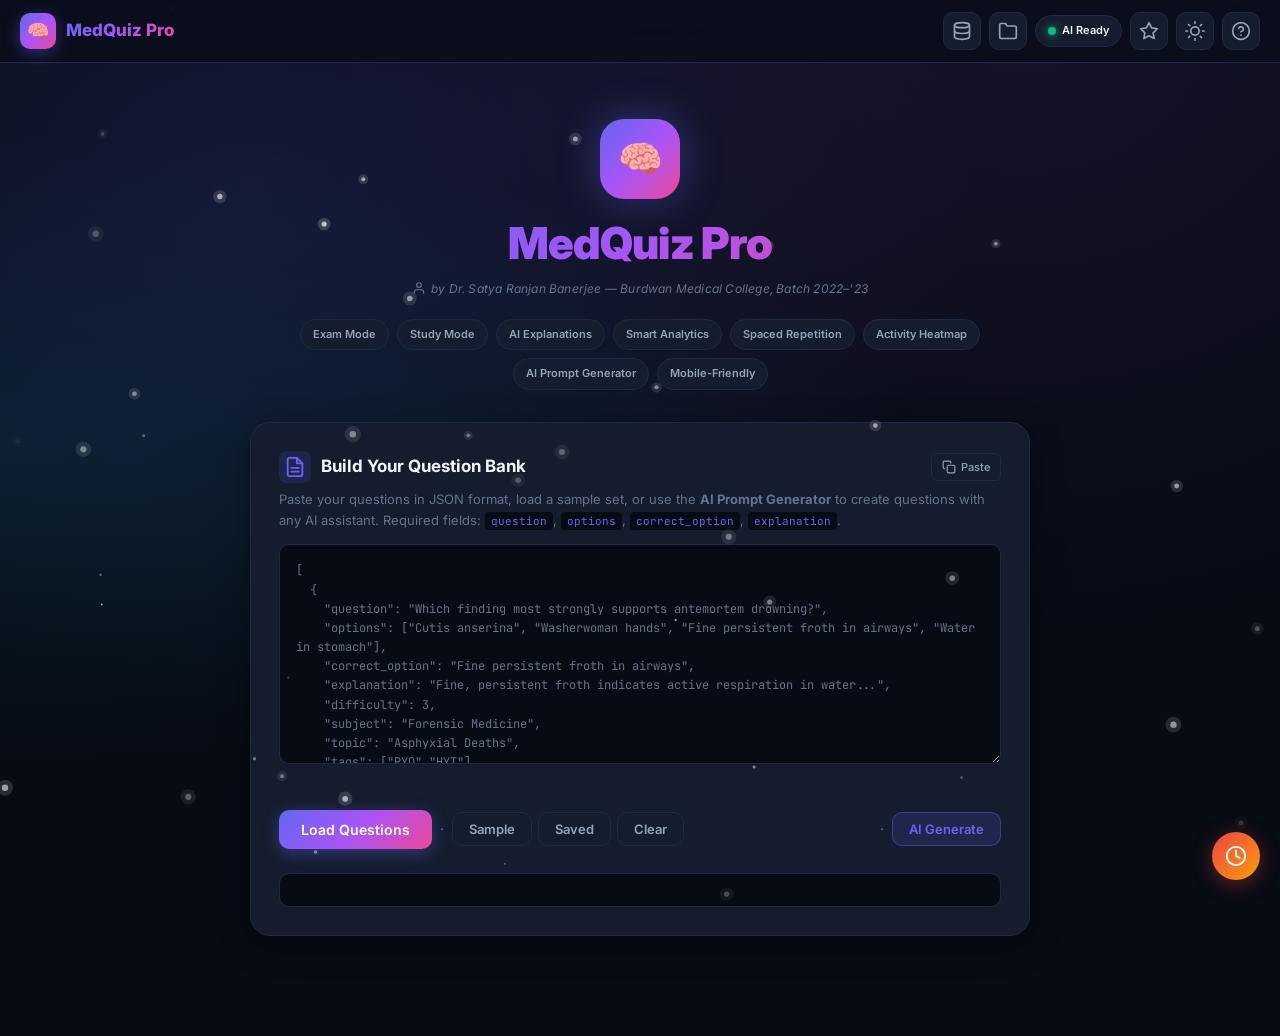
==== index.html @ d5f7ee2f "Update index.html" ====
<!DOCTYPE html>
<html lang="en">
<head>
  <meta charset="UTF-8">
  <meta name="viewport" content="width=device-width, initial-scale=1.0, maximum-scale=5.0, viewport-fit=cover">
  <meta name="theme-color" content="#0a0e1a">
  <meta name="description" content="MedQuiz Pro — Advanced Medical Quiz Platform for Serious Learners">
  <meta name="author" content="Dr. Satya Ranjan Banerjee">
  <meta property="og:title" content="MedQuiz Pro — Medical MCQ Platform">
  <meta property="og:description" content="AI-assisted medical quiz platform. Paste questions, track progress, and master your exams.">
  <meta property="og:type" content="website">
  <meta name="twitter:card" content="summary">
  <title>MedQuiz Pro — Medical MCQ Quiz Platform</title>

  <link rel="preconnect" href="https://fonts.googleapis.com">
  <link rel="preconnect" href="https://fonts.gstatic.com" crossorigin>
  <link href="https://fonts.googleapis.com/css2?family=Inter:wght@400;500;600;700;800;900&family=JetBrains+Mono:wght@400;600&display=swap" rel="stylesheet">
  <link rel="stylesheet" href="css/style.css">

  <style>
    body {
      font-family: 'Inter', system-ui, -apple-system,
                   BlinkMacSystemFont, 'Segoe UI', sans-serif;
    }

    /* ── Micro-interactions & Premium Feel ── */
    button, .mode-card, .subject-chip, .paste-btn, .how-to-toggle, .nav-icon-btn, .nav-brand {
      transition: all 0.2s cubic-bezier(0.25, 0.8, 0.25, 1);
    }
    
    /* Squish effect on click/tap for tactile feedback */
    button:active:not(:disabled):not(.btn-loading), 
    .paste-btn:active, 
    .nav-icon-btn:active,
    .nav-brand:active,
    .subject-chip:active {
      transform: scale(0.95);
    }

    .mode-card:active {
      transform: scale(0.98);
    }

    /* Smooth focus rings for accessibility and premium input feel */
    input:focus-visible, 
    textarea:focus-visible, 
    select:focus-visible, 
    button:focus-visible,
    .subject-chip:focus-visible {
      outline: none;
      box-shadow: 0 0 0 3px rgba(99, 102, 241, 0.3);
      border-color: var(--accent) !important;
    }

    /* ── Navbar ── */
    .navbar {
      position: sticky; top: 0; z-index: 1000;
      backdrop-filter: blur(16px);
      -webkit-backdrop-filter: blur(16px);
      background: rgba(10,14,26,0.85);
      transition: background 0.3s ease, box-shadow 0.3s ease;
    }
    .navbar.scrolled {
      box-shadow: 0 4px 24px rgba(0,0,0,0.4);
      background: rgba(10,14,26,0.95);
    }
    .nav-brand { cursor: pointer; user-select: none; }

    /* ── Particles ── */
    #particlesCanvas {
      position: fixed; top: 0; left: 0;
      width: 100%; height: 100%;
      pointer-events: none; z-index: 0;
    }

    /* ── Hero ── */
    .hero { position: relative; z-index: 1; }
    .hero > * { position: relative; z-index: 1; }

    .hero-logo {
      animation: heroLogoEntrance 0.8s cubic-bezier(0.16,1,0.3,1) forwards;
    }
    .hero h1 {
      animation: heroTitleEntrance 0.8s cubic-bezier(0.16,1,0.3,1) 0.15s forwards;
      opacity: 0; transform: translateY(16px);
    }
    @keyframes heroLogoEntrance {
      0%   { transform: scale(0.7); opacity: 0; }
      100% { transform: scale(1);   opacity: 1; }
    }
    @keyframes heroTitleEntrance {
      0%   { opacity: 0; transform: translateY(16px); }
      100% { opacity: 1; transform: translateY(0);    }
    }

    /* Creator credit */
    .creator-credit {
      display: block; font-size: 12px; font-style: italic;
      color: var(--text-muted); margin-top: 6px; letter-spacing: 0.2px;
      opacity: 0;
      animation: heroTitleEntrance 0.8s cubic-bezier(0.16,1,0.3,1) 0.25s forwards;
    }
    .creator-credit svg {
      display: inline-block; vertical-align: -2px; margin-right: 2px;
    }

    /* ── Feature Chips ── */
    .feature-chip {
      opacity: 0; transform: translateY(12px);
      animation: chipFadeIn 0.5s ease forwards;
      position: relative;
    }
    .feature-chip:nth-child(1) { animation-delay: 0.30s; }
    .feature-chip:nth-child(2) { animation-delay: 0.35s; }
    .feature-chip:nth-child(3) { animation-delay: 0.40s; }
    .feature-chip:nth-child(4) { animation-delay: 0.45s; }
    .feature-chip:nth-child(5) { animation-delay: 0.50s; }
    .feature-chip:nth-child(6) { animation-delay: 0.55s; }
    .feature-chip:nth-child(7) { animation-delay: 0.60s; }
    .feature-chip:nth-child(8) { animation-delay: 0.65s; }
    @keyframes chipFadeIn { to { opacity: 1; transform: translateY(0); } }

    /* ── JSON Validation ── */
    .json-textarea { transition: border-color 0.35s ease, box-shadow 0.35s ease; }
    @keyframes validPulse {
      0%,100% { box-shadow: 0 0 0 3px rgba(34,197,94,0.25), 0 0 24px rgba(34,197,94,0.10); }
      50%      { box-shadow: 0 0 0 5px rgba(34,197,94,0.35), 0 0 32px rgba(34,197,94,0.18); }
    }
    @keyframes invalidPulse {
      0%,100% { box-shadow: 0 0 0 3px rgba(239,68,68,0.25), 0 0 24px rgba(239,68,68,0.10); }
      50%      { box-shadow: 0 0 0 5px rgba(239,68,68,0.35), 0 0 32px rgba(239,68,68,0.18); }
    }
    .json-textarea.valid-glow {
      border-color: #22c55e !important;
      animation: validPulse 2.4s ease-in-out infinite;
    }
    .json-textarea.invalid-glow {
      border-color: #ef4444 !important;
      animation: invalidPulse 2s ease-in-out infinite;
    }
    .json-validator-indicator {
      display: flex; align-items: center; gap: 6px;
      font-size: 12px; margin-top: 6px; min-height: 20px;
      font-weight: 500; letter-spacing: 0.1px; transition: all 0.3s ease;
    }
    .json-validator-indicator.valid   { color: #16a34a; }
    .json-validator-indicator.invalid { color: #dc2626; }
    .json-validator-indicator.warning { color: #d97706; }

    .json-help-btn {
      display: inline-flex; align-items: center; justify-content: center;
      width: 18px; height: 18px; border-radius: 50%;
      border: 1.5px solid currentColor; background: none;
      color: inherit; font-size: 11px; font-weight: 700;
      cursor: pointer; margin-left: 4px; padding: 0; line-height: 1;
      opacity: 0; transform: scale(0.8); transition: all 0.2s ease;
      flex-shrink: 0; font-family: inherit;
    }
    .json-help-btn.visible { opacity: 1; transform: scale(1); }
    .json-help-btn:hover { background: currentColor; color: #fff; transform: scale(1.1); }

    .json-help-panel {
      display: none; background: var(--bg-card);
      border: 1px solid var(--border); border-radius: 10px;
      padding: 14px 16px; margin-top: 8px; font-size: 12px;
      line-height: 1.7; color: var(--text-secondary);
      box-shadow: 0 4px 16px rgba(0,0,0,0.15);
    }
    .json-help-panel.open { display: block; animation: chipFadeIn 0.3s ease forwards; }
    .json-help-panel h4 {
      margin: 0 0 8px 0; font-size: 13px;
      color: var(--text-primary); font-weight: 700;
    }
    .json-help-panel code {
      background: var(--bg-primary); padding: 2px 6px;
      border-radius: 4px; font-family: 'JetBrains Mono', monospace;
      font-size: 11px; color: var(--accent);
    }
    .json-help-panel .help-step {
      display: flex; gap: 8px; margin-bottom: 6px; align-items: flex-start;
    }
    .json-help-panel .help-step-num {
      flex-shrink: 0; width: 20px; height: 20px; border-radius: 50%;
      background: var(--accent); color: #fff; font-size: 11px;
      font-weight: 700; display: flex; align-items: center; justify-content: center;
    }

    /* Schema Error List */
    .schema-error-list {
      margin-top: 6px; padding: 10px 12px;
      background: rgba(239,68,68,0.06); border: 1px solid rgba(239,68,68,0.2);
      border-radius: 8px; font-size: 11px; color: #dc2626;
      line-height: 1.8; max-height: 120px; overflow-y: auto; display: none;
    }
    .schema-error-list.visible { display: block; animation: chipFadeIn 0.3s ease forwards; }
    .schema-error-list ul { margin: 0; padding-left: 16px; }
    .schema-error-list li { margin-bottom: 2px; }

    /* ── Mode Cards ── */
    .mode-card { border-left: 4px solid transparent; cursor: pointer; }
    #examModeCard   { border-left-color: #3b82f6; }
    #studyModeCard  { border-left-color: #22c55e; }
    #retakeModeCard { border-left-color: #f59e0b; }
    .mode-card.selected { border-left-width: 5px; background: rgba(99, 102, 241, 0.05); }

    /* ── Config Divider ── */
    .config-divider {
      display: flex; align-items: center; gap: 12px; margin: 20px 0 18px 0;
    }
    .config-divider::before,
    .config-divider::after {
      content: ''; flex: 1; height: 1px;
      background: var(--border); opacity: 0.6;
    }
    .config-divider span {
      font-size: 12px; font-weight: 700; text-transform: uppercase;
      letter-spacing: 1.4px; color: var(--text-muted); white-space: nowrap;
    }
    .filter-label {
      font-size: 12px; font-weight: 600; letter-spacing: 0.5px;
      color: var(--text-secondary); text-transform: uppercase;
    }

    /* ── Parse Status SVG ── */
    .parse-status { font-weight: 500; letter-spacing: 0.1px; }
    .status-check-svg { display: inline-block; vertical-align: -3px; margin-right: 4px; }
    .status-check-svg .check-circle {
      stroke-dasharray: 56.5487; stroke-dashoffset: 56.5487;
      animation: drawCheckCircle 0.6s ease 0.1s forwards;
    }
    .status-check-svg .check-mark {
      stroke-dasharray: 16; stroke-dashoffset: 16;
      animation: drawCheckMark 0.35s ease 0.45s forwards;
    }
    @keyframes drawCheckCircle { to { stroke-dashoffset: 0; } }
    @keyframes drawCheckMark   { to { stroke-dashoffset: 0; } }

    /* ── Paste Button ── */
    .paste-btn {
      display: inline-flex; align-items: center; gap: 5px;
      padding: 6px 10px; font-size: 11px; font-family: inherit;
      font-weight: 500; color: var(--text-secondary);
      background: var(--bg-card); border: 1px solid var(--border);
      border-radius: 6px; cursor: pointer;
    }
    .paste-btn:hover { border-color: var(--accent); color: var(--accent); }

    /* ── Action Row ── */
    .action-row { display: flex; flex-wrap: wrap; gap: 8px; align-items: center; }
    .action-row .btn-primary { width: 100%; justify-content: center; }
    @media (min-width: 480px) {
      .action-row .btn-primary { width: auto; flex: 0 0 auto; }
    }
    .action-row .action-group {
      display: flex; flex-wrap: wrap; gap: 6px; align-items: center;
      flex: 1; min-width: 0;
    }
    .action-separator { color: var(--text-muted); font-size: 14px; user-select: none; flex-shrink: 0; }

    /* ── Load Button States ── */
    .btn-loading { position: relative; pointer-events: none; opacity: 0.85; }
    .btn-loading .btn-spinner {
      display: inline-block; width: 14px; height: 14px;
      border: 2px solid rgba(255,255,255,0.3); border-top-color: #fff;
      border-radius: 50%; animation: btnSpin 0.7s linear infinite;
      margin-right: 6px; vertical-align: -2px; flex-shrink: 0;
    }
    @keyframes btnSpin { to { transform: rotate(360deg); } }
    .btn-success-state {
      background: #16a34a !important; border-color: #16a34a !important;
      pointer-events: none;
    }

    /* ── FIX 2: Remove mobile start bar entirely ── */
    .mobile-start-bar { display: none !important; }

    /* ── Back to Top ── */
    .back-to-top {
      position: fixed; bottom: 88px; right: 24px; z-index: 900;
      width: 44px; height: 44px; border-radius: 50%;
      background: var(--bg-card); border: 1px solid var(--border);
      color: var(--text-primary); cursor: pointer;
      display: flex; align-items: center; justify-content: center;
      opacity: 0; transform: translateY(20px); pointer-events: none;
      transition: all 0.3s cubic-bezier(0.25, 0.8, 0.25, 1); box-shadow: 0 4px 16px rgba(0,0,0,0.25);
    }
    .back-to-top.visible { opacity: 1; transform: translateY(0); pointer-events: auto; }
    .back-to-top:hover { background: var(--accent); color: #fff; border-color: var(--accent); transform: translateY(-4px); }
    .back-to-top:active { transform: scale(0.9) translateY(0); }

    /* ── Subject Chips ── */
    .subject-chips { display: flex; flex-wrap: wrap; gap: 6px; }
    .subject-chip {
      padding: 5px 10px; font-size: 11px; font-family: inherit;
      font-weight: 500; border-radius: 16px; border: 1px solid var(--border);
      background: var(--bg-card); color: var(--text-secondary);
      cursor: pointer; user-select: none; white-space: nowrap;
    }
    .subject-chip.selected {
      background: var(--accent); color: #fff; border-color: var(--accent);
      box-shadow: 0 2px 8px rgba(99,102,241,0.3);
    }
    .subject-chip:hover:not(.selected) { border-color: var(--accent); color: var(--accent); }

    /* ── Prompt Tabs ── */
    .prompt-tabs { display: flex; gap: 0; margin-bottom: 18px; border-bottom: 2px solid var(--border); }
    .prompt-tab {
      flex: 1; padding: 10px 16px; font-size: 13px; font-weight: 600;
      font-family: inherit; background: none; border: none;
      color: var(--text-muted); cursor: pointer; transition: all 0.2s;
      text-align: center; border-bottom: 2px solid transparent; margin-bottom: -2px;
    }
    .prompt-tab.active { color: var(--accent); border-bottom-color: var(--accent); }
    .prompt-tab:hover  { color: var(--text-primary); }
    .prompt-tab-content { display: none; animation: chipFadeIn 0.3s ease forwards; }
    .prompt-tab-content.active { display: block; }

    /* ── Custom Inputs ── */
    .custom-number-input {
      width: 100%; padding: 10px 12px; background: var(--bg-primary);
      border: 1px solid var(--border); border-radius: 8px;
      color: var(--text-primary); font-family: inherit; font-size: 13px;
      box-sizing: border-box; transition: border-color 0.2s, box-shadow 0.2s;
    }
    .custom-number-input:focus {
      border-color: var(--accent); outline: none;
      box-shadow: 0 0 0 3px rgba(99,102,241,0.25);
    }

    .section-label {
      display: block; font-size: 11px; font-weight: 700;
      color: var(--text-primary); margin-bottom: 5px;
      text-transform: uppercase; letter-spacing: 0.6px;
    }
    .section-label .optional-tag {
      font-weight: 400; text-transform: none;
      color: var(--text-muted); letter-spacing: 0;
    }

    /* ── AI Guide Box ── */
    .ai-guide-box {
      background: var(--bg-card); border: 1px solid var(--border);
      border-radius: 10px; padding: 14px 16px; font-size: 12px;
      line-height: 1.7; color: var(--text-secondary);
    }
    .ai-guide-box strong { color: var(--text-primary); }
    .ai-guide-box .llm-list { display: flex; flex-wrap: wrap; gap: 6px; margin-top: 8px; }
    .ai-guide-box .llm-tag {
      padding: 4px 10px; font-size: 11px; font-weight: 600;
      border-radius: 14px; background: var(--bg-primary);
      border: 1px solid var(--border); color: var(--text-primary); white-space: nowrap;
    }

    /* ── BUG 4: How to Use — Collapsible ── */
    .how-to-toggle {
      display: inline-flex; align-items: center; gap: 6px;
      padding: 8px 14px; font-size: 12px; font-weight: 600;
      font-family: inherit; background: var(--bg-primary);
      border: 1px solid var(--border); border-radius: 8px;
      color: var(--text-secondary); cursor: pointer;
      margin-bottom: 0; width: 100%;
      justify-content: space-between;
    }
    .how-to-toggle:hover { border-color: var(--accent); color: var(--accent); }
    .how-to-toggle .toggle-arrow {
      transition: transform 0.3s cubic-bezier(0.16,1,0.3,1); font-size: 10px; flex-shrink: 0;
    }
    .how-to-toggle.open .toggle-arrow { transform: rotate(180deg); }
    .how-to-guide-content {
      max-height: 0; overflow: hidden;
      transition: max-height 0.4s cubic-bezier(0.16,1,0.3,1), opacity 0.3s ease;
      opacity: 0;
    }
    .how-to-guide-content.open {
      max-height: 400px; opacity: 1;
    }
    .how-to-guide-inner {
      margin-top: 10px; padding-top: 4px;
    }

    /* ── Modals ── */
    .modal-overlay {
      display: none; position: fixed; top: 0; left: 0;
      width: 100%; height: 100%; z-index: 2000;
      background: rgba(0,0,0,0.6); backdrop-filter: blur(4px);
      -webkit-backdrop-filter: blur(4px);
      align-items: center; justify-content: center;
      padding: 16px; box-sizing: border-box;
      opacity: 0; transition: opacity 0.3s ease;
    }
    .modal-overlay.active { display: flex; opacity: 1; }
    .modal-box {
      background: var(--bg-card); border: 1px solid var(--border);
      border-radius: 16px; padding: 24px 22px 18px 22px;
      width: 100%; max-width: 520px; max-height: 85vh;
      overflow-y: auto; overscroll-behavior: contain;
      box-shadow: 0 20px 60px rgba(0,0,0,0.4); position: relative;
      transform: translateY(20px) scale(0.98); opacity: 0;
      transition: all 0.4s cubic-bezier(0.16,1,0.3,1);
    }
    .modal-overlay.active .modal-box { transform: translateY(0) scale(1); opacity: 1; }
    .modal-icon {
      display: flex; align-items: center; justify-content: center;
      margin: 0 auto 8px auto; width: 44px; height: 44px;
      overflow: visible; flex-shrink: 0;
    }
    .modal-icon svg { display: block; }
    .modal-title {
      text-align: center; font-size: 18px; font-weight: 700;
      color: var(--text-primary); margin-bottom: 16px; letter-spacing: 0.1px;
    }
    .modal-body { color: var(--text-secondary); font-size: 13px; line-height: 1.6; }
    .modal-actions {
      display: flex; justify-content: center; gap: 8px;
      margin-top: 18px; padding-top: 14px; border-top: 1px solid var(--border);
    }
    .modal-actions .btn { min-width: 80px; padding: 10px 20px; font-size: 13px; font-weight: 600; cursor: pointer; }

    @media (max-width: 600px) {
      .modal-overlay { align-items: flex-end; padding: 0; }
      .modal-box {
        max-height: 88vh; border-radius: 20px 20px 0 0;
        width: 100%; max-width: 100%;
        padding-bottom: max(18px, env(safe-area-inset-bottom));
        transform: translateY(100%);
      }
      .modal-overlay.active .modal-box { transform: translateY(0); }
    }

    /* Confirm Modal */
    .confirm-modal-message {
      text-align: center; font-size: 14px; color: var(--text-secondary);
      line-height: 1.6; margin: 0 0 4px 0; padding: 0 8px;
    }
    .confirm-modal-icon-wrap {
      width: 52px; height: 52px; border-radius: 50%;
      background: rgba(239,68,68,0.1);
      display: flex; align-items: center; justify-content: center;
      margin: 0 auto 12px auto;
    }
    .btn-confirm-danger {
      background: #ef4444; color: #fff; border: none; border-radius: 8px;
      padding: 10px 20px; font-size: 13px; font-weight: 600;
      cursor: pointer; font-family: inherit;
    }
    .btn-confirm-danger:hover { background: #dc2626; }

    /* ── Quiz Config Reveal ── */
    .quiz-config-section {
      max-height: 0; opacity: 0; overflow: hidden;
      transition: max-height 0.6s cubic-bezier(0.16,1,0.3,1), opacity 0.45s ease;
    }
    .quiz-config-section.revealed { max-height: 4000px; opacity: 1; overflow: visible; }

    /* ── Shuffle Toggle ── */
    .settings-row {
      display: flex; align-items: center; justify-content: space-between;
      padding: 12px 14px; background: var(--bg-primary);
      border: 1px solid var(--border); border-radius: 10px;
      margin-bottom: 8px; transition: border-color 0.2s;
    }
    .settings-row:hover { border-color: var(--accent); }
    .settings-row-label { display: flex; align-items: center; gap: 10px; }
    .settings-row-label svg { color: var(--text-muted); flex-shrink: 0; }
    .settings-row-text { font-size: 13px; font-weight: 600; color: var(--text-primary); }
    .settings-row-sub  { font-size: 11px; color: var(--text-muted); margin-top: 1px; }

    .toggle-switch { position: relative; width: 44px; height: 24px; flex-shrink: 0; }
    .toggle-switch input { opacity: 0; width: 0; height: 0; position: absolute; }
    .toggle-track {
      position: absolute; inset: 0; border-radius: 24px;
      background: var(--border); cursor: pointer; transition: background 0.25s ease;
    }
    .toggle-track::after {
      content: ''; position: absolute; top: 3px; left: 3px;
      width: 18px; height: 18px; border-radius: 50%; background: #fff;
      transition: transform 0.25s cubic-bezier(0.16,1,0.3,1);
      box-shadow: 0 1px 4px rgba(0,0,0,0.25);
    }
    .toggle-switch input:checked + .toggle-track { background: var(--accent); }
    .toggle-switch input:checked + .toggle-track::after { transform: translateX(20px); }
    
    /* Focus visible for custom toggle */
    .toggle-switch input:focus-visible + .toggle-track { box-shadow: 0 0 0 3px rgba(99,102,241,0.3); }

    /* ── FIX 4: Hide stats-bar difficulty, show animated meter ── */
    #statsBar .stat-item:last-child { display: none; }

    /* ── Difficulty Meter ── */
    .difficulty-meter-wrap {
      margin-top: 14px; padding: 14px 16px;
      background: var(--bg-primary); border: 1px solid var(--border);
      border-radius: 12px;
    }
    .difficulty-meter-header {
      display: flex; align-items: center; justify-content: space-between;
      margin-bottom: 10px;
    }
    .difficulty-meter-label {
      font-size: 11px; font-weight: 700; text-transform: uppercase;
      letter-spacing: 0.8px; color: var(--text-muted);
    }
    .difficulty-badge {
      display: inline-flex; align-items: center; gap: 5px;
      padding: 3px 10px; border-radius: 20px; font-size: 12px;
      font-weight: 700; letter-spacing: 0.3px; border: 1.5px solid transparent;
      transition: all 0.5s ease;
    }
    .difficulty-badge.easy   { background: rgba(34,197,94,0.12);  color: #16a34a; border-color: rgba(34,197,94,0.3);  }
    .difficulty-badge.medium { background: rgba(245,158,11,0.12); color: #d97706; border-color: rgba(245,158,11,0.3); }
    .difficulty-badge.hard   { background: rgba(239,68,68,0.12);  color: #dc2626; border-color: rgba(239,68,68,0.3);  }
    .difficulty-badge-dot {
      width: 7px; height: 7px; border-radius: 50%;
      animation: diffPulse 2s ease-in-out infinite; flex-shrink: 0;
    }
    .easy   .difficulty-badge-dot { background: #16a34a; }
    .medium .difficulty-badge-dot { background: #d97706; }
    .hard   .difficulty-badge-dot { background: #dc2626; }
    @keyframes diffPulse {
      0%,100% { transform: scale(1);   opacity: 1;   }
      50%      { transform: scale(1.4); opacity: 0.6; }
    }
    .difficulty-track {
      height: 7px; border-radius: 6px; background: var(--border);
      overflow: hidden; position: relative;
    }
    .difficulty-fill {
      height: 100%; border-radius: 6px; width: 0%;
      transition: width 0.9s cubic-bezier(0.16,1,0.3,1), background 0.5s ease;
    }
    .difficulty-ticks {
      display: flex; justify-content: space-between; margin-top: 5px;
    }
    .difficulty-tick { font-size: 10px; color: var(--text-muted); font-weight: 500; }

    /* ── Pomodoro z-index ── */
    .pomodoro-toggle { z-index: 950; }
    .pomodoro-widget { z-index: 960; }

    /* ── Toast ── */
    .toast { z-index: 3000; }

    /* ── Skip Link ── */
    .skip-link {
      position: absolute; top: -100px; left: 16px;
      padding: 8px 16px; background: var(--accent); color: #fff;
      border-radius: 0 0 8px 8px; font-weight: 600; font-size: 13px;
      text-decoration: none; transition: top 0.2s; z-index: 9999;
    }
    .skip-link:focus { top: 0; }
  </style>
</head>
<body>

  <a href="#mainHomeCard" class="skip-link">Skip to main content</a>
  <canvas id="particlesCanvas" aria-hidden="true"></canvas>

  <nav class="navbar no-print" id="mainNavbar">
    <div class="nav-brand" tabindex="0" onclick="window.location.href='index.html'" title="MedQuiz Pro Home" aria-label="MedQuiz Pro Home">
      <div class="nav-logo">🧠</div>
      <span class="nav-brand-text">MedQuiz Pro</span>
    </div>
    <div class="nav-actions">
      <button class="nav-icon-btn" onclick="openModal('bankModal')" title="Question Bank" aria-label="Question Bank">
        <svg viewBox="0 0 24 24" width="20" height="20" fill="none" stroke="currentColor" stroke-width="2" stroke-linecap="round" stroke-linejoin="round">
          <ellipse cx="12" cy="5" rx="9" ry="3"/>
          <path d="M21 12c0 1.66-4 3-9 3s-9-1.34-9-3"/>
          <path d="M3 5v14c0 1.66 4 3 9 3s9-1.34 9-3V5"/>
        </svg>
      </button>
      <button class="nav-icon-btn" onclick="openModal('folderModal')" title="Review Folders" aria-label="Review Folders">
        <svg viewBox="0 0 24 24" width="20" height="20" fill="none" stroke="currentColor" stroke-width="2" stroke-linecap="round" stroke-linejoin="round">
          <path d="M22 19a2 2 0 0 1-2 2H4a2 2 0 0 1-2-2V5a2 2 0 0 1 2-2h5l2 3h9a2 2 0 0 1 2 2z"/>
        </svg>
      </button>
      <div class="ai-status connected" id="aiStatus" title="AI Integration Status">
        <span class="ai-status-dot"></span>
        <span id="aiStatusText">AI Ready</span>
      </div>
      <button class="nav-icon-btn" onclick="openModal('aiConfigModal')" title="AI Settings" aria-label="AI Settings">
        <svg viewBox="0 0 24 24" width="20" height="20" fill="none" stroke="currentColor" stroke-width="2" stroke-linecap="round" stroke-linejoin="round">
          <polygon points="12 2 15.09 8.26 22 9.27 17 14.14 18.18 21.02 12 17.77 5.82 21.02 7 14.14 2 9.27 8.91 8.26 12 2"/>
        </svg>
      </button>
      <button class="nav-icon-btn" onclick="toggleTheme()" title="Toggle Theme" id="themeBtn" aria-label="Toggle Theme">
        <svg id="themeIconSvg" viewBox="0 0 24 24" width="20" height="20" fill="none" stroke="currentColor" stroke-width="2" stroke-linecap="round" stroke-linejoin="round">
          <circle cx="12" cy="12" r="5"/>
          <line x1="12" y1="1"  x2="12" y2="3"/>
          <line x1="12" y1="21" x2="12" y2="23"/>
          <line x1="4.22" y1="4.22"   x2="5.64"  y2="5.64"/>
          <line x1="18.36" y1="18.36" x2="19.78" y2="19.78"/>
          <line x1="1"  y1="12" x2="3"  y2="12"/>
          <line x1="21" y1="12" x2="23" y2="12"/>
          <line x1="4.22" y1="19.78"  x2="5.64"  y2="18.36"/>
          <line x1="18.36" y1="5.64"  x2="19.78" y2="4.22"/>
        </svg>
      </button>
      <button class="nav-icon-btn" onclick="openModal('helpModal')" title="Help & Shortcuts" aria-label="Help">
        <svg viewBox="0 0 24 24" width="20" height="20" fill="none" stroke="currentColor" stroke-width="2" stroke-linecap="round" stroke-linejoin="round">
          <circle cx="12" cy="12" r="10"/>
          <path d="M9.09 9a3 3 0 0 1 5.83 1c0 2-3 3-3 3"/>
          <line x1="12" y1="17" x2="12.01" y2="17"/>
        </svg>
      </button>
    </div>
  </nav>

  <div id="homeScreen" class="screen active">

    <div class="hero" id="heroSection">
      <div class="hero-logo">🧠</div>
      <h1>MedQuiz Pro</h1>
      <span class="creator-credit">
        <svg viewBox="0 0 24 24" width="14" height="14" fill="none" stroke="currentColor" stroke-width="2" stroke-linecap="round" stroke-linejoin="round">
          <path d="M20 21v-2a4 4 0 0 0-4-4H8a4 4 0 0 0-4 4v2"/>
          <circle cx="12" cy="7" r="4"/>
        </svg>
        by Dr. Satya Ranjan Banerjee — Burdwan Medical College, Batch 2022–'23
      </span>
      <div class="features-strip">
        <div class="feature-chip">Exam Mode</div>
        <div class="feature-chip">Study Mode</div>
        <div class="feature-chip">AI Explanations</div>
        <div class="feature-chip">Smart Analytics</div>
        <div class="feature-chip">Spaced Repetition</div>
        <div class="feature-chip">Activity Heatmap</div>
        <div class="feature-chip">AI Prompt Generator</div>
        <div class="feature-chip">Mobile-Friendly</div>
      </div>
    </div>

    <div class="home-card" id="mainHomeCard">
      <div class="card-title">
        <span class="card-title-icon">
          <svg viewBox="0 0 24 24" width="22" height="22" fill="none" stroke="currentColor" stroke-width="2" stroke-linecap="round" stroke-linejoin="round">
            <path d="M14 2H6a2 2 0 0 0-2 2v16a2 2 0 0 0 2 2h12a2 2 0 0 0 2-2V8z"/>
            <polyline points="14 2 14 8 20 8"/>
            <line x1="16" y1="13" x2="8" y2="13"/>
            <line x1="16" y1="17" x2="8" y2="17"/>
          </svg>
        </span>
        <span>Build Your Question Bank</span>
        <button class="paste-btn" onclick="pasteFromClipboard()" title="Paste JSON from clipboard" style="margin-left:auto;">
          <svg viewBox="0 0 24 24" width="14" height="14" fill="none" stroke="currentColor" stroke-width="2" stroke-linecap="round" stroke-linejoin="round">
            <rect x="9" y="9" width="13" height="13" rx="2" ry="2"/>
            <path d="M5 15H4a2 2 0 0 1-2-2V4a2 2 0 0 1 2-2h9a2 2 0 0 1 2 2v1"/>
          </svg>
          Paste
        </button>
      </div>

      <p class="hint">
        Paste your questions in JSON format, load a sample set, or use the <strong>AI Prompt Generator</strong> to create questions with any AI assistant.
        Required fields: <code>question</code>, <code>options</code>, <code>correct_option</code>, <code>explanation</code>.
      </p>

      <textarea
        class="json-textarea"
        id="jsonInput"
        placeholder='[
  {
    "question": "Which finding most strongly supports antemortem drowning?",
    "options": ["Cutis anserina", "Washerwoman hands", "Fine persistent froth in airways", "Water in stomach"],
    "correct_option": "Fine persistent froth in airways",
    "explanation": "Fine, persistent froth indicates active respiration in water...",
    "difficulty": 3,
    "subject": "Forensic Medicine",
    "topic": "Asphyxial Deaths",
    "tags": ["PYQ","HYT"],
    "image_url": ""
  }
]'
        oninput="validateJSONLive()"
        aria-label="JSON question input"
      ></textarea>

      <div class="json-validator-indicator" id="jsonValidatorIndicator">
        <span id="jsonValidatorText"></span>
        <button class="json-help-btn" id="jsonHelpBtn" onclick="toggleJSONHelp()" title="JSON formatting help" aria-label="JSON help">?</button>
      </div>

      <div class="schema-error-list" id="schemaErrorList" role="alert" aria-live="polite">
        <ul id="schemaErrorItems"></ul>
      </div>

      <div class="json-help-panel" id="jsonHelpPanel">
        <h4>How to Write Valid JSON for MedQuiz Pro</h4>
        <div class="help-step">
          <span class="help-step-num">1</span>
          <span>Start with <code>[</code> and end with <code>]</code> — questions inside an <strong>array</strong>.</span>
        </div>
        <div class="help-step">
          <span class="help-step-num">2</span>
          <span>Each question is an <strong>object</strong> wrapped in <code>{ }</code>. Separate multiple objects with commas.</span>
        </div>
        <div class="help-step">
          <span class="help-step-num">3</span>
          <span>Required: <code>"question"</code>, <code>"options"</code> (4 strings), <code>"correct_option"</code> (must match exactly), <code>"explanation"</code>.</span>
        </div>
        <div class="help-step">
          <span class="help-step-num">4</span>
          <span>Always use <strong>double quotes</strong> <code>"like this"</code>. Check for missing or extra commas.</span>
        </div>
        <div class="help-step">
          <span class="help-step-num">5</span>
          <span>Use the <strong>AI Prompt Generator</strong> button to auto-generate perfect JSON.</span>
        </div>
      </div>

      <div class="action-row" style="margin-top:12px;">
        <button class="btn btn-primary" id="loadQuestionsBtn" onclick="handleLoadQuestions(this)">Load Questions</button>
        <span class="action-separator">·</span>
        <div class="action-group">
          <button class="btn btn-ghost btn-sm" onclick="loadSample()">Sample</button>
          <button class="btn btn-ghost btn-sm" onclick="loadFromStorage()">Saved</button>
          <button class="btn btn-ghost btn-sm" onclick="confirmClearInput()">Clear</button>
        </div>
        <span class="action-separator">·</span>
        <button class="btn btn-accent btn-sm" onclick="openAIPromptModal()">AI Generate</button>
      </div>

      <div class="smart-filters" id="smartFilters" style="display:none">
        <span class="filter-label">Quick Filters</span>
        <button class="smart-filter-chip" data-tag="HYT" onclick="toggleSmartFilter('HYT',this)">HYT Only</button>
        <button class="smart-filter-chip" data-tag="PYQ" onclick="toggleSmartFilter('PYQ',this)">PYQ Only</button>
        <button class="smart-filter-chip" data-tag="ALL" onclick="resetSmartFilters()">All</button>
      </div>

      <div class="parse-status" id="parseStatus"></div>

      <div class="q-preview" id="qPreview">
        <h3 id="qPreviewTitle"></h3>
        <div class="q-chip-list" id="qChipList" style="display:none"></div>
        <div class="stats-bar" id="statsBar"></div>
      </div>

      <div id="quizConfigSection" class="quiz-config-section">

        <div class="config-divider"><span>Quiz Settings</span></div>

        <div class="mode-selector" id="modeSelector">
          <h3>Choose Your Quiz Mode</h3>
          <div class="mode-cards">
            <div class="mode-card" id="examModeCard" tabindex="0" role="button" aria-pressed="false" onclick="selectMode('exam')" onkeydown="if(event.key==='Enter'||event.key===' '){event.preventDefault();selectMode('exam');}">
              <span class="mode-icon">
                <svg viewBox="0 0 24 24" width="28" height="28" fill="none" stroke="currentColor" stroke-width="2">
                  <circle cx="12" cy="12" r="10"/>
                  <polyline points="12 6 12 12 16 14"/>
                </svg>
              </span>
              <div class="mode-name">Exam Mode</div>
              <div class="mode-desc">Timed · CBT-style · Final submit · Full review</div>
            </div>
            <div class="mode-card" id="studyModeCard" tabindex="0" role="button" aria-pressed="false" onclick="selectMode('study')" onkeydown="if(event.key==='Enter'||event.key===' '){event.preventDefault();selectMode('study');}">
              <span class="mode-icon">
                <svg viewBox="0 0 24 24" width="28" height="28" fill="none" stroke="currentColor" stroke-width="2">
                  <path d="M2 3h6a4 4 0 0 1 4 4v14a3 3 0 0 0-3-3H2z"/>
                  <path d="M22 3h-6a4 4 0 0 0-4 4v14a3 3 0 0 1 3-3h7z"/>
                </svg>
              </span>
              <div class="mode-name">Study Mode</div>
              <div class="mode-desc">No timer · Instant feedback · AI help · Learn deeply</div>
            </div>
            <div class="mode-card" id="retakeModeCard" tabindex="0" role="button" aria-pressed="false" onclick="selectMode('retake')" style="display:none" onkeydown="if(event.key==='Enter'||event.key===' '){event.preventDefault();selectMode('retake');}">
              <span class="mode-icon">
                <svg viewBox="0 0 24 24" width="28" height="28" fill="none" stroke="currentColor" stroke-width="2">
                  <polyline points="1 4 1 10 7 10"/>
                  <path d="M3.51 15a9 9 0 1 0 2.13-9.36L1 10"/>
                </svg>
              </span>
              <div class="mode-name">Targeted Retake</div>
              <div class="mode-desc">Wrong/skipped only · Focus weak areas</div>
            </div>
          </div>
        </div>

        <div class="timer-config" id="timerConfig">
          <label>Exam Timer</label>
          <div class="timer-presets">
            <button class="timer-preset" onclick="setTimerPreset(0)">No Limit</button>
            <button class="timer-preset" onclick="setTimerPreset(30)">30s/Q</button>
            <button class="timer-preset" onclick="setTimerPreset(60)">1 min/Q</button>
            <button class="timer-preset active" onclick="setTimerPreset(90)">1.5 min/Q</button>
            <button class="timer-preset" onclick="setTimerPreset(120)">2 min/Q</button>
          </div>
          <div class="custom-time">
            <input type="number" id="customMinutes" min="0" placeholder="Custom (min)" class="custom-number-input" style="width: auto;">
            <button class="btn btn-ghost btn-sm" onclick="setCustomTimer()">Set Custom</button>
            <span class="timer-display-text" id="timerDisplay2">Total: —</span>
          </div>
        </div>

        <div class="scoring-config" id="scoringConfig">
          <label>
            <input type="checkbox" id="negMarkingCheck" onchange="toggleScoringModel()">
            Enable +4/−1 Negative Marking (NEET-style)
          </label>
          <span class="scoring-hint">Correct: +4 · Wrong: −1 · Skipped: 0</span>
        </div>

        <div class="config-divider" style="margin-top:18px;"><span>Question Settings</span></div>

        <div class="settings-row" id="shuffleSettingRow">
          <div class="settings-row-label">
            <svg viewBox="0 0 24 24" width="18" height="18" fill="none" stroke="currentColor" stroke-width="2" stroke-linecap="round" stroke-linejoin="round">
              <polyline points="16 3 21 3 21 8"/>
              <line x1="4" y1="20" x2="21" y2="3"/>
              <polyline points="21 16 21 21 16 21"/>
              <line x1="15" y1="15" x2="21" y2="21"/>
            </svg>
            <div>
              <div class="settings-row-text">Shuffle Questions</div>
              <div class="settings-row-sub">Randomise order each session</div>
            </div>
          </div>
          <label class="toggle-switch" aria-label="Shuffle questions" tabindex="0" onkeydown="if(event.key==='Enter'||event.key===' '){event.preventDefault(); document.getElementById('shuffleQuestionsToggle').click();}">
            <input type="checkbox" id="shuffleQuestionsToggle" onchange="onShuffleToggle()">
            <span class="toggle-track"></span>
          </label>
        </div>

        <div class="settings-row" id="shuffleOptionsRow">
          <div class="settings-row-label">
            <svg viewBox="0 0 24 24" width="18" height="18" fill="none" stroke="currentColor" stroke-width="2" stroke-linecap="round" stroke-linejoin="round">
              <line x1="8"  y1="6"  x2="21" y2="6"/>
              <line x1="8"  y1="12" x2="21" y2="12"/>
              <line x1="8"  y1="18" x2="21" y2="18"/>
              <line x1="3"  y1="6"  x2="3.01" y2="6"/>
              <line x1="3"  y1="12" x2="3.01" y2="12"/>
              <line x1="3"  y1="18" x2="3.01" y2="18"/>
            </svg>
            <div>
              <div class="settings-row-text">Shuffle Answer Options</div>
              <div class="settings-row-sub">Randomise A/B/C/D order per question</div>
            </div>
          </div>
          <label class="toggle-switch" aria-label="Shuffle answer options" tabindex="0" onkeydown="if(event.key==='Enter'||event.key===' '){event.preventDefault(); document.getElementById('shuffleOptionsToggle').click();}">
            <input type="checkbox" id="shuffleOptionsToggle" onchange="onShuffleOptionsToggle()">
            <span class="toggle-track"></span>
          </label>
        </div>

        <div class="difficulty-meter-wrap" id="difficultyMeterWrap" style="display:none;">
          <div class="difficulty-meter-header">
            <span class="difficulty-meter-label">
              <svg viewBox="0 0 24 24" width="13" height="13" fill="none" stroke="currentColor" stroke-width="2.5" stroke-linecap="round" stroke-linejoin="round" style="vertical-align:-1px;margin-right:4px;">
                <polygon points="12 2 15.09 8.26 22 9.27 17 14.14 18.18 21.02 12 17.77 5.82 21.02 7 14.14 2 9.27 8.91 8.26 12 2"/>
              </svg>
              Avg. Difficulty
            </span>
            <span class="difficulty-badge" id="difficultyBadge">
              <span class="difficulty-badge-dot"></span>
              <span id="difficultyBadgeText">—</span>
            </span>
          </div>
          <div class="difficulty-track">
            <div class="difficulty-fill" id="difficultyFill"></div>
          </div>
          <div class="difficulty-ticks">
            <span class="difficulty-tick">Easy</span>
            <span class="difficulty-tick">Medium</span>
            <span class="difficulty-tick">Hard</span>
          </div>
        </div>

        <div class="milestone-bar" id="milestoneBar">
          <div class="milestone-header">
            <span>Daily Goal</span>
            <span id="milestoneText">0 / 100 Questions</span>
          </div>
          <div class="milestone-progress-bg">
            <div class="milestone-progress-fill" id="milestoneFill" style="width:0%"></div>
          </div>
          <div class="milestone-controls">
            <input type="number" id="dailyGoalInput" min="1" max="500" value="100" class="goal-input custom-number-input" style="width: 80px; padding: 6px 10px;">
            <button class="btn btn-ghost btn-xs" onclick="setDailyGoal()">Set Goal</button>
            <button class="btn btn-ghost btn-xs" onclick="confirmResetDailyGoal()" title="Reset today's count">Reset</button>
          </div>
        </div>

        <div class="start-section" id="startSection">
          <button class="btn btn-primary btn-lg btn-full" onclick="startQuiz()">Start Quiz</button>
        </div>

      </div></div></div><button class="back-to-top" id="backToTopBtn" onclick="scrollToTop()" title="Back to top" aria-label="Back to top">
    <svg viewBox="0 0 24 24" width="20" height="20" fill="none" stroke="currentColor" stroke-width="2.5" stroke-linecap="round" stroke-linejoin="round">
      <polyline points="18 15 12 9 6 15"/>
    </svg>
  </button>

  <div class="modal-overlay" id="confirmModal" role="dialog" aria-modal="true" aria-labelledby="confirmModalTitle">
    <div class="modal-box" style="max-width:380px; text-align:center;">
      <div class="confirm-modal-icon-wrap">
        <svg viewBox="0 0 24 24" width="26" height="26" fill="none" stroke="#ef4444" stroke-width="2" stroke-linecap="round" stroke-linejoin="round">
          <path d="M10.29 3.86L1.82 18a2 2 0 0 0 1.71 3h16.94a2 2 0 0 0 1.71-3L13.71 3.86a2 2 0 0 0-3.42 0z"/>
          <line x1="12" y1="9"  x2="12" y2="13"/>
          <line x1="12" y1="17" x2="12.01" y2="17"/>
        </svg>
      </div>
      <div class="modal-title" id="confirmModalTitle" style="margin-bottom:8px; font-size:16px;">Are you sure?</div>
      <p class="confirm-modal-message" id="confirmModalMessage">This action cannot be undone.</p>
      <div class="modal-actions" style="justify-content:center; gap:10px;">
        <button class="btn btn-ghost" id="confirmCancelBtn" onclick="closeModal('confirmModal')">Cancel</button>
        <button class="btn-confirm-danger" id="confirmOkBtn">Confirm</button>
      </div>
    </div>
  </div>

  <div class="modal-overlay" id="bankModal" role="dialog" aria-modal="true" aria-label="Question Bank">
    <div class="modal-box" style="max-width:600px">
      <div class="modal-icon">
        <svg viewBox="0 0 24 24" width="32" height="32" fill="none" stroke="currentColor" stroke-width="1.5" stroke-linecap="round" stroke-linejoin="round">
          <ellipse cx="12" cy="5" rx="9" ry="3"/>
          <path d="M21 12c0 1.66-4 3-9 3s-9-1.34-9-3"/>
          <path d="M3 5v14c0 1.66 4 3 9 3s9-1.34 9-3V5"/>
        </svg>
      </div>
      <div class="modal-title">Local Question Bank</div>
      <div class="modal-body" style="text-align:left">
        <div class="bank-list" id="bankList"></div>
        <div style="margin-top:12px;display:flex;gap:8px;flex-wrap:wrap">
          <input type="text" id="bankNameInput" placeholder="Bank name..." class="custom-number-input" style="flex:1; min-width:120px">
          <button class="btn btn-primary btn-sm" onclick="saveToBank()">Save Current</button>
        </div>
      </div>
      <div class="modal-actions">
        <button class="btn btn-ghost" onclick="closeModal('bankModal')">Close</button>
      </div>
    </div>
  </div>

  <div class="modal-overlay" id="folderModal" role="dialog" aria-modal="true" aria-label="Review Folders">
    <div class="modal-box" style="max-width:550px">
      <div class="modal-icon">
        <svg viewBox="0 0 24 24" width="32" height="32" fill="none" stroke="currentColor" stroke-width="1.5" stroke-linecap="round" stroke-linejoin="round">
          <path d="M22 19a2 2 0 0 1-2 2H4a2 2 0 0 1-2-2V5a2 2 0 0 1 2-2h5l2 3h9a2 2 0 0 1 2 2z"/>
        </svg>
      </div>
      <div class="modal-title">Review Folders</div>
      <div class="modal-body" style="text-align:left">
        <div class="folder-list" id="folderList"></div>
        <div style="display:flex;gap:8px;flex-wrap:wrap">
          <input type="text" id="newFolderName" placeholder="New folder name..." class="custom-number-input" style="flex:1; min-width:120px">
          <button class="btn btn-primary btn-sm" onclick="createFolder()">Create</button>
        </div>
        <div id="folderQuestions" style="margin-top:12px;max-height:200px;overflow-y:auto"></div>
      </div>
      <div class="modal-actions">
        <button class="btn btn-ghost" onclick="closeModal('folderModal')">Close</button>
      </div>
    </div>
  </div>

  <div class="modal-overlay" id="aiPromptModal" role="dialog" aria-modal="true" aria-label="AI Prompt Generator">
    <div class="modal-box" style="max-width:620px">
      <div class="modal-icon">
        <svg viewBox="0 0 24 24" width="32" height="32" fill="none" stroke="currentColor" stroke-width="1.5" stroke-linecap="round" stroke-linejoin="round">
          <polygon points="12 2 15.09 8.26 22 9.27 17 14.14 18.18 21.02 12 17.77 5.82 21.02 7 14.14 2 9.27 8.91 8.26 12 2"/>
        </svg>
      </div>
      <div class="modal-title">AI Prompt Generator</div>
      <div class="modal-body" style="text-align:left;padding:0 4px;">

        <p style="font-size:13px;color:var(--text-secondary);margin:0 0 16px 0;line-height:1.6;">
          Generate a prompt, copy it, then paste into <strong>any AI assistant</strong>. The AI will create perfectly formatted JSON questions for you.
        </p>

        <div class="prompt-tabs">
          <button class="prompt-tab active" onclick="switchPromptTab('topic')" id="tabTopic">Topic-Based</button>
          <button class="prompt-tab" onclick="switchPromptTab('notes')" id="tabNotes">Notes-Based</button>
        </div>

        <div class="prompt-tab-content active" id="tabContentTopic">
          <div style="margin-bottom:14px;">
            <span class="section-label">Subjects <span class="optional-tag">(optional — select one or more)</span></span>
            <div class="subject-chips" id="subjectChips"></div>
            <input type="hidden" id="aiSelectedSubjects" value="">
          </div>
          <div style="margin-bottom:14px;">
            <span class="section-label">Specific Topic <span class="optional-tag">(optional)</span></span>
            <input type="text" id="aiTopic" placeholder="e.g., Asphyxial Deaths, Myocardial Infarction..." class="custom-number-input">
          </div>
          <div style="display:flex;gap:12px;flex-wrap:wrap;margin-bottom:14px;">
            <div style="flex:1;min-width:100px;">
              <span class="section-label">Number of Questions</span>
              <input type="number" id="aiNumQuestions" value="10" min="1" max="999" class="custom-number-input" placeholder="e.g. 10">
            </div>
            <div style="flex:2;min-width:160px;">
              <span class="section-label">Exam Standard</span>
              <select id="aiStandard" class="custom-number-input" style="cursor:pointer; appearance:auto;">
                <option value="NEET PG / INI-CET" selected>NEET PG / INI-CET</option>
                <option value="FMGE / MCI Screening">FMGE / MCI Screening</option>
                <option value="MBBS University Exam">MBBS University Exam</option>
                <option value="USMLE Step 1">USMLE Step 1</option>
                <option value="USMLE Step 2 CK">USMLE Step 2 CK</option>
                <option value="PLAB">PLAB (UK)</option>
                <option value="AMC">AMC (Australia)</option>
                <option value="AIIMS / PGI Pattern">AIIMS / PGI Pattern</option>
              </select>
            </div>
          </div>
          <div style="margin-bottom:14px;">
            <span class="section-label">Extra Instructions <span class="optional-tag">(optional)</span></span>
            <input type="text" id="aiExtraInstructions" placeholder="e.g., focus on clinical vignettes, include image-based questions..." class="custom-number-input">
          </div>
          <div style="display:flex;gap:8px;margin-bottom:14px;flex-wrap:wrap;">
            <button class="btn btn-accent btn-sm" onclick="generateAIPrompt()" style="padding:10px 18px;font-weight:600;">Generate Prompt</button>
            <button class="btn btn-ghost btn-sm" onclick="copyAIPrompt()" id="copyPromptBtn" style="padding:10px 18px;">Copy Prompt</button>
            <button class="btn btn-ghost btn-sm" onclick="clearAIPromptFields()" style="padding:10px 18px;color:var(--text-muted);">Clear All</button>
          </div>
          <div style="margin-bottom:20px;">
            <span class="section-label">Generated Prompt</span>
            <textarea id="aiGeneratedPrompt" readonly rows="6" class="custom-number-input" style="font-family:'JetBrains Mono',monospace;font-size:11px;resize:vertical;" placeholder="Your generated prompt will appear here..."></textarea>
          </div>
        </div>

        <div class="prompt-tab-content" id="tabContentNotes">
          <div style="margin-bottom:14px;">
            <span class="section-label">Paste Your Study Notes</span>
            <textarea id="aiNotesContent" rows="6" placeholder="Paste your notes, textbook content, or lecture summary here." class="custom-number-input" style="resize:vertical;"></textarea>
          </div>
          <div style="display:flex;gap:12px;flex-wrap:wrap;margin-bottom:14px;">
            <div style="flex:1;min-width:100px;">
              <span class="section-label">Number of Questions</span>
              <input type="number" id="aiNotesNumQuestions" value="10" min="1" max="999" class="custom-number-input" placeholder="e.g. 10">
            </div>
            <div style="flex:2;min-width:160px;">
              <span class="section-label">Exam Standard</span>
              <select id="aiNotesStandard" class="custom-number-input" style="cursor:pointer; appearance:auto;">
                <option value="NEET PG / INI-CET" selected>NEET PG / INI-CET</option>
                <option value="FMGE / MCI Screening">FMGE / MCI Screening</option>
                <option value="MBBS University Exam">MBBS University Exam</option>
                <option value="USMLE Step 1">USMLE Step 1</option>
                <option value="USMLE Step 2 CK">USMLE Step 2 CK</option>
                <option value="PLAB">PLAB (UK)</option>
                <option value="AMC">AMC (Australia)</option>
                <option value="AIIMS / PGI Pattern">AIIMS / PGI Pattern</option>
              </select>
            </div>
          </div>
          <div style="margin-bottom:14px;">
            <span class="section-label">Extra Instructions <span class="optional-tag">(optional)</span></span>
            <input type="text" id="aiNotesExtraInstructions" placeholder="e.g., focus on clinical applications..." class="custom-number-input">
          </div>
          <div style="display:flex;gap:8px;margin-bottom:14px;flex-wrap:wrap;">
            <button class="btn btn-accent btn-sm" onclick="generateAINotesPrompt()" style="padding:10px 18px;font-weight:600;">Generate Prompt</button>
            <button class="btn btn-ghost btn-sm" onclick="copyAINotesPrompt()" id="copyNotesPromptBtn" style="padding:10px 18px;">Copy Prompt</button>
            <button class="btn btn-ghost btn-sm" onclick="clearAINotesFields()" style="padding:10px 18px;color:var(--text-muted);">Clear All</button>
          </div>
          <div style="margin-bottom:20px;">
            <span class="section-label">Generated Prompt</span>
            <textarea id="aiNotesGeneratedPrompt" readonly rows="6" class="custom-number-input" style="font-family:'JetBrains Mono',monospace;font-size:11px;resize:vertical;" placeholder="Your notes-based prompt will appear here..."></textarea>
          </div>
        </div>

        <div style="border-top:1px solid var(--border);padding-top:16px;">
          <button class="how-to-toggle" id="howToToggleBtn" onclick="toggleHowToGuide()" aria-expanded="false">
            <span style="display:flex;align-items:center;gap:8px;">
              <svg viewBox="0 0 24 24" width="15" height="15" fill="none" stroke="currentColor" stroke-width="2" stroke-linecap="round" stroke-linejoin="round">
                <circle cx="12" cy="12" r="10"/>
                <path d="M9.09 9a3 3 0 0 1 5.83 1c0 2-3 3-3 3"/>
                <line x1="12" y1="17" x2="12.01" y2="17"/>
              </svg>
              How to Use the Prompt?
            </span>
            <svg class="toggle-arrow" viewBox="0 0 24 24" width="14" height="14" fill="none" stroke="currentColor" stroke-width="2.5" stroke-linecap="round" stroke-linejoin="round">
              <polyline points="6 9 12 15 18 9"/>
            </svg>
          </button>

          <div class="how-to-guide-content" id="howToGuideContent">
            <div class="how-to-guide-inner">
              <div class="ai-guide-box">
                <strong>Copy the generated prompt</strong> above and paste it into any AI assistant:
                <div class="llm-list">
                  <span class="llm-tag">ChatGPT</span>
                  <span class="llm-tag">Claude</span>
                  <span class="llm-tag">Gemini</span>
                  <span class="llm-tag">Perplexity</span>
                  <span class="llm-tag">DeepSeek</span>
                  <span class="llm-tag">or any other LLM</span>
                </div>
                <div style="margin-top:10px;font-size:11px;color:var(--text-muted);line-height:1.7;">
                  The AI will return a JSON array. Copy its response and paste it into the
                  <strong>"Build Your Question Bank"</strong> textarea, then click <strong>"Load Questions"</strong>.
                </div>
              </div>
            </div>
          </div>
        </div>

      </div><div class="modal-actions">
        <button class="btn btn-ghost" onclick="closeModal('aiPromptModal')">Close</button>
      </div>
    </div>
  </div>

  <div class="modal-overlay" id="aiConfigModal" role="dialog" aria-modal="true" aria-label="AI Settings">
    <div class="modal-box">
      <div class="modal-icon">
        <svg viewBox="0 0 24 24" width="32" height="32" fill="none" stroke="currentColor" stroke-width="1.5" stroke-linecap="round" stroke-linejoin="round">
          <polygon points="12 2 15.09 8.26 22 9.27 17 14.14 18.18 21.02 12 17.77 5.82 21.02 7 14.14 2 9.27 8.91 8.26 12 2"/>
        </svg>
      </div>
      <div class="modal-title">AI Integration Settings</div>
      <div class="modal-body" style="text-align:left">
        <div class="api-config-field">
          <label for="providerSelect">AI Provider</label>
          <select id="providerSelect" onchange="onProviderChange()" class="custom-number-input" style="padding: 8px 12px; cursor: pointer;">
            <option value="pollinations">Pollinations AI — FREE, No Key Needed</option>
            <option value="gemini">Google Gemini (Requires API Key)</option>
          </select>
        </div>
        <div id="pollinationsConfig">
          <div class="api-config-field">
            <label for="pollinationsModelSelect">Model</label>
            <select id="pollinationsModelSelect" class="custom-number-input" style="padding: 8px 12px; cursor: pointer;">
              <option value="openai">OpenAI GPT (Recommended)</option>
              <option value="openai-fast">OpenAI GPT Fast</option>
            </select>
            <div class="api-help">Completely <strong>free</strong>, no signup, no API key. Powered by <a href="https://pollinations.ai" target="_blank" rel="noopener">Pollinations.ai</a>.</div>
          </div>
        </div>
        <div id="geminiConfig" style="display:none">
          <div class="api-config-field">
            <label for="apiKeyInput">Google Gemini API Key</label>
            <input type="password" id="apiKeyInput" placeholder="AIza..." class="custom-number-input" style="padding: 8px 12px;">
            <div class="api-help">Get a free API key from <a href="https://aistudio.google.com/app/apikey" target="_blank" rel="noopener">Google AI Studio</a>.</div>
          </div>
          <div class="api-config-field">
            <label for="modelSelect">Gemini Model</label>
            <select id="modelSelect" class="custom-number-input" style="padding: 8px 12px; cursor: pointer;">
              <option value="gemini-2.5-flash">Gemini 2.5 Flash (Recommended)</option>
              <option value="gemini-2.5-pro">Gemini 2.5 Pro</option>
              <option value="gemini-2.0-flash">Gemini 2.0 Flash</option>
            </select>
          </div>
        </div>
      </div>
      <div class="modal-actions">
        <button class="btn btn-ghost" onclick="closeModal('aiConfigModal')">Cancel</button>
        <button class="btn btn-ai" onclick="saveAIConfig()">Save Settings</button>
      </div>
    </div>
  </div>

  <div class="modal-overlay" id="helpModal" role="dialog" aria-modal="true" aria-label="Help and Shortcuts">
    <div class="modal-box">
      <div class="modal-icon">
        <svg viewBox="0 0 24 24" width="32" height="32" fill="none" stroke="currentColor" stroke-width="1.5" stroke-linecap="round" stroke-linejoin="round">
          <circle cx="12" cy="12" r="10"/>
          <path d="M9.09 9a3 3 0 0 1 5.83 1c0 2-3 3-3 3"/>
          <line x1="12" y1="17" x2="12.01" y2="17"/>
        </svg>
      </div>
      <div class="modal-title">Help &amp; Shortcuts</div>
      <div class="modal-body" style="text-align:left">
        <div style="margin-bottom:14px">
          <strong style="color:var(--accent)">Keyboard Shortcuts</strong>
          <div style="font-size:13px;margin-top:8px;line-height:2">
            <kbd>&larr;</kbd> <kbd>&rarr;</kbd> Navigate &middot;
            <kbd>1</kbd>–<kbd>4</kbd> Select A–D &middot;
            <kbd>F</kbd> Flag &middot;
            <kbd>Space</kbd> Pause
          </div>
        </div>
        <div style="margin-bottom:14px">
          <strong style="color:var(--accent)">JSON Format</strong>
          <div style="font-size:13px;margin-top:8px;line-height:1.6">
            Array of objects with: <code>question</code>, <code>options</code> (4 items), <code>correct_option</code>, <code>explanation</code>.
            Optional: <code>image_url</code>, <code>subject</code>, <code>topic</code>, <code>difficulty</code>, <code>tags</code>.
          </div>
        </div>
        <div style="margin-bottom:14px">
          <strong style="color:var(--accent)">Question Settings</strong>
          <div style="font-size:13px;margin-top:8px;line-height:1.6">
            Use <strong>Shuffle Questions</strong> to randomise order each session.
            Use <strong>Shuffle Options</strong> to randomise A/B/C/D per question.
          </div>
        </div>
        <div style="margin-bottom:14px">
          <strong style="color:var(--accent)">AI Prompt Generator</strong>
          <div style="font-size:13px;margin-top:8px;line-height:1.6">
            Two modes: <strong>Topic-Based</strong> and <strong>Notes-Based</strong>.
            Generate a prompt → paste into any AI → paste response back as JSON.
          </div>
        </div>
        <div>
          <strong style="color:var(--accent)">AI Explanations</strong>
          <div style="font-size:13px;margin-top:8px;line-height:1.6">
            Pollinations AI is free and always available during quizzes for deep explanations, mnemonics, and assessments.
          </div>
        </div>
      </div>
      <div class="modal-actions">
        <button class="btn btn-primary" onclick="closeModal('helpModal')" style="cursor:pointer;min-width:100px;padding:10px 24px;">Got it!</button>
      </div>
    </div>
  </div>

  <button class="pomodoro-toggle" id="pomodoroToggle" onclick="togglePomodoroWidget()" title="Focus Timer" aria-label="Pomodoro Focus Timer">
    <svg viewBox="0 0 24 24" width="22" height="22" fill="none" stroke="currentColor" stroke-width="2" stroke-linecap="round" stroke-linejoin="round">
      <circle cx="12" cy="12" r="10"/>
      <polyline points="12 6 12 12 16 14"/>
    </svg>
  </button>
  <div class="pomodoro-widget" id="pomodoroWidget">
    <div class="pomodoro-body">
      <div class="pomo-header">
        <span class="pomo-label" id="pomoLabel">FOCUS</span>
        <button class="btn btn-ghost btn-xs" onclick="togglePomodoroWidget()" style="padding:4px 8px">&times;</button>
      </div>
      <div class="pomo-time" id="pomoTime">25:00</div>
      <div class="pomo-actions">
        <button class="btn btn-green btn-xs" id="pomoStartBtn" onclick="startPomodoro()">Start</button>
        <button class="btn btn-ghost btn-xs" onclick="resetPomodoro()">Reset</button>
        <button class="btn btn-ghost btn-xs" onclick="setPomodoroPreset(25)">25m</button>
        <button class="btn btn-ghost btn-xs" onclick="setPomodoroPreset(50)">50m</button>
      </div>
    </div>
  </div>

  <div class="toast" id="toast" role="status" aria-live="polite"></div>

  <script>
    'use strict';

    // ── Modal System ──────────────────────────
    var _openModalCount = 0;

    function openModal(id) {
      var overlay = document.getElementById(id);
      if (!overlay) return;
      _openModalCount++;
      document.body.style.overflow = 'hidden';
      overlay.classList.add('active');
      overlay.onclick = function(e) { if (e.target === overlay) closeModal(id); };
      var focusable = overlay.querySelectorAll('button,[href],input,select,textarea,[tabindex]:not([tabindex="-1"])');
      if (focusable.length) focusable[0].focus();
    }

    function closeModal(id) {
      var overlay = document.getElementById(id);
      if (!overlay) return;
      overlay.classList.remove('active');
      overlay.onclick = null;
      _openModalCount = Math.max(0, _openModalCount - 1);
      if (_openModalCount === 0) document.body.style.overflow = '';
    }

    document.addEventListener('keydown', function(e) {
      if (e.key === 'Escape') {
        var activeModals = document.querySelectorAll('.modal-overlay.active');
        if (activeModals.length) closeModal(activeModals[activeModals.length - 1].id);
      }
    });

    // ── Custom Confirm ────────────────────────
    function showConfirm(message, onConfirm, title) {
      var msgEl   = document.getElementById('confirmModalMessage');
      var titleEl = document.getElementById('confirmModalTitle');
      var okBtn   = document.getElementById('confirmOkBtn');
      if (titleEl) titleEl.textContent = title || 'Are you sure?';
      if (msgEl)   msgEl.textContent   = message || 'This action cannot be undone.';
      var newOkBtn = okBtn.cloneNode(true);
      okBtn.parentNode.replaceChild(newOkBtn, okBtn);
      newOkBtn.addEventListener('click', function() {
        closeModal('confirmModal');
        if (typeof onConfirm === 'function') onConfirm();
      });
      openModal('confirmModal');
    }

    function confirmClearInput() {
      var textarea = document.getElementById('jsonInput');
      if (!textarea || !textarea.value.trim()) { showToast('Input is already empty.'); return; }
      showConfirm(
        'Clear all pasted questions? This cannot be undone.',
        function() {
          textarea.value = '';
          validateJSONLive();
          hideSchemaErrors();
          hideQuizConfig();
          var ps = document.getElementById('parseStatus');
          if (ps) ps.innerHTML = '';
          var qp = document.getElementById('qPreview');
          if (qp) qp.style.display = 'none';
          var sf = document.getElementById('smartFilters');
          if (sf) sf.style.display = 'none';
          var dm = document.getElementById('difficultyMeterWrap');
          if (dm) dm.style.display = 'none';
          showToast('Input cleared.');
        },
        'Clear All Questions?'
      );
    }

    function confirmResetDailyGoal() {
      showConfirm(
        'Reset today\'s progress to 0? Your session count will be permanently cleared.',
        function() {
          var today = new Date().toISOString().slice(0, 10);
          localStorage.setItem('medquiz_daily_count', '0');
          localStorage.setItem('medquiz_daily_date',  new Date().toDateString());
          if (typeof openDB === 'function') {
            openDB().then(function(db) {
              var tx    = db.transaction('milestones', 'readwrite');
              var store = tx.objectStore('milestones');
              store.put({ date: today, answered: 0 });
              tx.oncomplete = function() {
                _updateMilestoneDisplay(0);
                showToast('Daily progress reset to zero.');
              };
            }).catch(function() {
              _updateMilestoneDisplay(0);
              showToast('Daily progress reset.');
            });
          } else {
            _updateMilestoneDisplay(0);
            showToast('Daily progress reset.');
          }
        },
        'Reset Daily Progress?'
      );
    }

    function _updateMilestoneDisplay(answered) {
      var fill = document.getElementById('milestoneFill');
      if (fill) fill.style.width = '0%';
      var goalInput = document.getElementById('dailyGoalInput');
      var goal      = goalInput ? (parseInt(goalInput.value) || 100) : 100;
      var milestoneText = document.getElementById('milestoneText');
      if (milestoneText) milestoneText.textContent = answered + ' / ' + goal + ' Questions Today';
    }

    // ── Optimized Particles for Mobile ─────────
    (function() {
      var canvas = document.getElementById('particlesCanvas');
      if (!canvas) return;
      var ctx = canvas.getContext('2d');
      var particles = [], animationFrameId = null, w, h;

      function getParticleCount() { 
        // Optimized: Fewer particles on smaller screens to save battery
        var divisor = window.innerWidth < 600 ? 50 : 28;
        return Math.min(80, Math.max(15, Math.floor(window.innerWidth / divisor))); 
      }
      function resizeCanvas()     { w = canvas.width = window.innerWidth; h = canvas.height = window.innerHeight; }
      function createParticle()   {
        return { x: Math.random()*w, y: Math.random()*h, size: Math.random()*2.5+0.8,
                 speedX: (Math.random()-0.5)*0.4, speedY: -(Math.random()*0.6+0.2),
                 opacity: Math.random()*0.5+0.15, pulse: Math.random()*Math.PI*2 };
      }
      function initParticles() {
        particles.length = 0;
        for (var i = 0; i < getParticleCount(); i++) particles.push(createParticle());
      }
      function animate() {
        ctx.clearRect(0, 0, w, h);
        var isDark = !document.body.classList.contains('light');
        var col    = isDark ? '255,255,255' : '99,102,241';
        for (var i = 0; i < particles.length; i++) {
          var p = particles[i];
          p.x += p.speedX; p.y += p.speedY; p.pulse += 0.02;
          var alpha = Math.min(0.7, Math.max(0, p.opacity + Math.sin(p.pulse)*0.1));
          if (p.y < -10)    { p.y = h+10; p.x = Math.random()*w; }
          if (p.x < -10)    p.x = w+10;
          if (p.x > w+10)   p.x = -10;
          ctx.beginPath(); ctx.arc(p.x, p.y, p.size, 0, Math.PI*2);
          ctx.fillStyle = 'rgba('+col+','+alpha+')'; ctx.fill();
          if (p.size > 1.8) {
            ctx.beginPath(); ctx.arc(p.x, p.y, p.size*2.5, 0, Math.PI*2);
            ctx.fillStyle = 'rgba('+col+','+(alpha*0.25)+')'; ctx.fill();
          }
        }
        animationFrameId = requestAnimationFrame(animate);
      }
      function startAnimation() { if (!animationFrameId) animate(); }
      function stopAnimation()  { if (animationFrameId) { cancelAnimationFrame(animationFrameId); animationFrameId = null; } }
      document.addEventListener('visibilitychange', function() { document.hidden ? stopAnimation() : startAnimation(); });
      resizeCanvas(); initParticles(); startAnimation();
      window.addEventListener('resize', function() { resizeCanvas(); initParticles(); });
    })();

    // ── Scroll ────────────────────────────────
    window.addEventListener('scroll', function() {
      var scrollY = window.scrollY;
      var navbar  = document.getElementById('mainNavbar');
      if (navbar) navbar.classList.toggle('scrolled', scrollY > 10);
      var btn = document.getElementById('backToTopBtn');
      if (btn) btn.classList.toggle('visible', scrollY > 400);
    });
    function scrollToTop() { window.scrollTo({ top: 0, behavior: 'smooth' }); }

    // ── Quiz Config Reveal ────────────────────
    function revealQuizConfig() {
      var s = document.getElementById('quizConfigSection');
      if (!s) return;
      s.style.display = '';
      s.style.removeProperty('display');
      requestAnimationFrame(function() {
        s.classList.add('revealed');
        setTimeout(function() { s.scrollIntoView({ behavior: 'smooth', block: 'start' }); }, 120);
      });
    }
    function hideQuizConfig() {
      var s = document.getElementById('quizConfigSection');
      if (s) s.classList.remove('revealed');
    }

    // ── quizParsed event ──────────────────────
    document.addEventListener('quizParsed', function(e) {
      var detail    = (e && e.detail) ? e.detail : {};
      var count     = detail.count     || 0;
      var questions = detail.questions || [];

      var parseStatus = document.getElementById('parseStatus');
      if (parseStatus) {
        var svgCheck = '<span class="status-check-svg">'
          + '<svg viewBox="0 0 24 24" width="18" height="18" fill="none" stroke="#22c55e" stroke-width="2.5" stroke-linecap="round" stroke-linejoin="round">'
          + '<circle class="check-circle" cx="12" cy="12" r="9"/>'
          + '<polyline class="check-mark" points="7 12.5 10.5 16 17 9"/>'
          + '</svg></span>';
        parseStatus.innerHTML = svgCheck + ' <span style="color:var(--text-primary);font-weight:600;">'
          + count + ' question' + (count !== 1 ? 's' : '') + ' loaded successfully</span>';
      }

      if (questions.length > 0) updateDifficultyMeter(questions);
      revealQuizConfig();
      resetLoadButton(true);
    });

    document.addEventListener('quizParseError', function() { resetLoadButton(false); });

    // ── Difficulty Meter ───────────────
    function updateDifficultyMeter(questions) {
      var wrap  = document.getElementById('difficultyMeterWrap');
      var fill  = document.getElementById('difficultyFill');
      var badge = document.getElementById('difficultyBadge');
      var label = document.getElementById('difficultyBadgeText');
      if (!wrap || !fill || !badge || !label) return;
      var total = 0, count = 0;
      questions.forEach(function(q) {
        var d = parseFloat(q.difficulty);
        if (!isNaN(d) && d >= 1 && d <= 5) { total += d; count++; }
      });
      if (count === 0) { wrap.style.display = 'none'; return; }
      var avg  = total / count;
      wrap.style.display = 'block';
      var pct  = ((avg - 1) / 4) * 100;
      var tier, tierLabel, colorHex;
      if (avg < 2.4)      { tier = 'easy';   tierLabel = 'Easy';      colorHex = '#22c55e'; }
      else if (avg < 3.7) { tier = 'medium'; tierLabel = 'Moderate';  colorHex = '#f59e0b'; }
      else                { tier = 'hard';   tierLabel = 'Difficult'; colorHex = '#ef4444'; }
      fill.style.width = '0%';
      fill.style.background = colorHex;
      setTimeout(function() { fill.style.width = pct + '%'; }, 80);
      badge.className   = 'difficulty-badge ' + tier;
      label.textContent = tierLabel + ' (' + avg.toFixed(1) + '/5)';
    }

    // ── Shuffle Toggles ───────────────────────
    window._shuffleQuestions = false;
    window._shuffleOptions   = false;
    window._questionTarget   = null;

    function onShuffleToggle() {
      window._shuffleQuestions = document.getElementById('shuffleQuestionsToggle').checked;
      showToast(window._shuffleQuestions ? 'Questions will be shuffled each session.' : 'Question order preserved.');
    }
    function onShuffleOptionsToggle() {
      window._shuffleOptions = document.getElementById('shuffleOptionsToggle').checked;
      showToast(window._shuffleOptions ? 'Answer options will be randomised.' : 'Option order preserved.');
    }

    // ── How-to Guide Toggle ────────────
    function toggleHowToGuide() {
      var btn     = document.getElementById('howToToggleBtn');
      var content = document.getElementById('howToGuideContent');
      if (!btn || !content) return;
      var isOpen  = content.classList.contains('open');
      if (isOpen) {
        content.classList.remove('open');
        btn.classList.remove('open');
        btn.setAttribute('aria-expanded', 'false');
      } else {
        content.classList.add('open');
        btn.classList.add('open');
        btn.setAttribute('aria-expanded', 'true');
      }
    }

    // ── Lazy Subject Chips ────────────────────
    var _subjectChipsBuilt = false;
    var allSubjects = [
      'Anatomy','Physiology','Biochemistry','Pathology',
      'Pharmacology','Microbiology','Forensic Medicine','Community Medicine',
      'General Medicine','General Surgery','Obstetrics & Gynaecology','Paediatrics',
      'Ophthalmology','ENT','Orthopaedics','Dermatology',
      'Psychiatry','Radiology','Anaesthesiology'
    ];

    function buildSubjectChips() {
      if (_subjectChipsBuilt) return;
      var container = document.getElementById('subjectChips');
      if (!container) return;
      container.innerHTML = '';
      allSubjects.forEach(function(subj) {
        var chip = document.createElement('span');
        chip.className   = 'subject-chip';
        chip.textContent = subj;
        chip.setAttribute('role', 'button');
        chip.setAttribute('tabindex', '0');
        chip.setAttribute('aria-pressed', 'false');
        chip.onclick = function() {
          var sel = this.classList.toggle('selected');
          this.setAttribute('aria-pressed', sel ? 'true' : 'false');
          updateSelectedSubjects();
        };
        chip.onkeydown = function(e) { if (e.key === 'Enter' || e.key === ' ') { e.preventDefault(); this.click(); } };
        container.appendChild(chip);
      });
      _subjectChipsBuilt = true;
    }

    function updateSelectedSubjects() {
      var chips    = document.querySelectorAll('#subjectChips .subject-chip.selected');
      var selected = [];
      chips.forEach(function(c) { selected.push(c.textContent); });
      var hidden = document.getElementById('aiSelectedSubjects');
      if (hidden) hidden.value = selected.join(', ');
    }

    function getSelectedSubjects() {
      var hidden = document.getElementById('aiSelectedSubjects');
      return hidden ? hidden.value : '';
    }

    function openAIPromptModal() { buildSubjectChips(); openModal('aiPromptModal'); }

    // ── Prompt Tab Switching ──────────────────
    function switchPromptTab(tab) {
      var tT = document.getElementById('tabTopic'), tN = document.getElementById('tabNotes');
      var cT = document.getElementById('tabContentTopic'), cN = document.getElementById('tabContentNotes');
      if (!tT || !tN) return;
      if (tab === 'topic') {
        tT.classList.add('active');    tN.classList.remove('active');
        cT.classList.add('active');    cN.classList.remove('active');
      } else {
        tN.classList.add('active');    tT.classList.remove('active');
        cN.classList.add('active');    cT.classList.remove('active');
      }
    }

    // ── JSON Live Validator ───────────────────
    var _jsonValidateTimer = null;
    var REQUIRED_FIELDS    = ['question','options','correct_option','explanation'];

    function validateJSONLive() {
      clearTimeout(_jsonValidateTimer);
      _jsonValidateTimer = setTimeout(function() { _doValidateJSON(); }, 300);
    }

    function _doValidateJSON() {
      var textarea  = document.getElementById('jsonInput');
      var textSpan  = document.getElementById('jsonValidatorText');
      var indicator = document.getElementById('jsonValidatorIndicator');
      var helpBtn   = document.getElementById('jsonHelpBtn');
      if (!textarea || !indicator || !textSpan) return;
      var value = textarea.value.trim();
      if (value.length === 0) {
        textarea.classList.remove('valid-glow','invalid-glow');
        textSpan.textContent = ''; indicator.className = 'json-validator-indicator';
        if (helpBtn) helpBtn.classList.remove('visible');
        hideSchemaErrors(); return;
      }
      var parsed;
      try { parsed = JSON.parse(value); }
      catch (e) {
        textarea.classList.remove('valid-glow'); textarea.classList.add('invalid-glow');
        textSpan.textContent = 'Invalid JSON — ' + _friendlyJsonError(e.message);
        indicator.className  = 'json-validator-indicator invalid';
        if (helpBtn) helpBtn.classList.add('visible');
        hideSchemaErrors(); return;
      }
      if (!Array.isArray(parsed)) {
        textarea.classList.remove('valid-glow'); textarea.classList.add('invalid-glow');
        textSpan.textContent = 'Must be an array of question objects [...]';
        indicator.className  = 'json-validator-indicator invalid';
        if (helpBtn) helpBtn.classList.add('visible');
        hideSchemaErrors(); return;
      }
      if (parsed.length === 0) {
        textarea.classList.remove('valid-glow'); textarea.classList.add('invalid-glow');
        textSpan.textContent = 'Array is empty — add at least 1 question object';
        indicator.className  = 'json-validator-indicator invalid';
        if (helpBtn) helpBtn.classList.add('visible');
        hideSchemaErrors(); return;
      }
      var schemaIssues = [];
      parsed.forEach(function(q, i) {
        var qNum = 'Q'+(i+1);
        REQUIRED_FIELDS.forEach(function(field) {
          if (q[field] === undefined || q[field] === null || q[field] === '')
            schemaIssues.push(qNum+': missing or empty "'+field+'"');
        });
        if (q.options !== undefined && !Array.isArray(q.options))
          schemaIssues.push(qNum+': "options" must be an array');
        if (Array.isArray(q.options) && q.options.length < 2)
          schemaIssues.push(qNum+': "options" must have at least 2 choices');
        if (q.correct_option && Array.isArray(q.options) && q.options.indexOf(q.correct_option) === -1)
          schemaIssues.push(qNum+': "correct_option" does not match any option exactly');
      });
      if (schemaIssues.length > 0) {
        textarea.classList.remove('valid-glow'); textarea.classList.add('invalid-glow');
        textSpan.textContent = parsed.length+' question(s) — '+schemaIssues.length+' field issue(s) found';
        indicator.className  = 'json-validator-indicator warning';
        if (helpBtn) helpBtn.classList.add('visible');
        showSchemaErrors(schemaIssues);
      } else {
        textarea.classList.add('valid-glow'); textarea.classList.remove('invalid-glow');
        textSpan.textContent = parsed.length+' question(s) detected — valid';
        indicator.className  = 'json-validator-indicator valid';
        if (helpBtn) helpBtn.classList.remove('visible');
        hideSchemaErrors();
      }
    }

    function _friendlyJsonError(msg) {
      if (!msg) return 'check syntax';
      if (msg.indexOf('Unexpected token') !== -1) return 'unexpected character — check for missing quotes or commas';
      if (msg.indexOf('Unexpected end')   !== -1) return 'input is incomplete — missing closing ] or }';
      if (msg.indexOf('Expected')         !== -1) return 'check for missing commas or brackets';
      return 'check syntax near: ' + msg.substring(0, 40);
    }

    function showSchemaErrors(issues) {
      var container = document.getElementById('schemaErrorList');
      var list      = document.getElementById('schemaErrorItems');
      if (!container || !list) return;
      list.innerHTML = '';
      issues.slice(0, 8).forEach(function(issue) { var li = document.createElement('li'); li.textContent = issue; list.appendChild(li); });
      if (issues.length > 8) {
        var li = document.createElement('li'); li.style.fontWeight = '600';
        li.textContent = '… and '+(issues.length-8)+' more issue(s).'; list.appendChild(li);
      }
      container.classList.add('visible');
    }

    function hideSchemaErrors() {
      var c = document.getElementById('schemaErrorList'); if (c) c.classList.remove('visible');
    }

    function toggleJSONHelp() {
      var panel = document.getElementById('jsonHelpPanel');
      if (panel) {
        panel.classList.toggle('open');
        if (panel.classList.contains('open')) panel.scrollIntoView({ behavior: 'smooth', block: 'nearest' });
      }
    }

    // ── Load Button ───────────────────────────
    function handleLoadQuestions(btn) {
      if (btn.classList.contains('btn-loading')) return;
      var textarea = document.getElementById('jsonInput');
      if (!textarea || !textarea.value.trim()) { showToast('Please paste your JSON questions first.'); return; }
      var originalHTML = btn.innerHTML;
      btn.classList.add('btn-loading');
      btn.innerHTML = '<span class="btn-spinner"></span>Loading...';
      btn.setAttribute('data-original-html', originalHTML);
      if (typeof parseJSON === 'function') parseJSON();
      else setTimeout(function() { resetLoadButton(false); }, 1500);
      setTimeout(function() {
        var b = document.getElementById('loadQuestionsBtn');
        if (b && b.classList.contains('btn-loading')) resetLoadButton(false);
      }, 8000);
    }

    function resetLoadButton(success) {
      var btn = document.getElementById('loadQuestionsBtn');
      if (!btn) return;
      btn.classList.remove('btn-loading');
      if (success) {
        btn.classList.add('btn-success-state');
        btn.innerHTML = '<svg viewBox="0 0 24 24" width="15" height="15" fill="none" stroke="currentColor" stroke-width="2.5" stroke-linecap="round" stroke-linejoin="round" style="vertical-align:-2px;margin-right:5px;"><polyline points="20 6 9 17 4 12"/></svg>Questions Loaded';
        setTimeout(function() {
          btn.classList.remove('btn-success-state');
          btn.innerHTML = btn.getAttribute('data-original-html') || 'Load Questions';
        }, 2500);
      } else {
        btn.innerHTML = btn.getAttribute('data-original-html') || 'Load Questions';
      }
    }

    // ── Paste from Clipboard (Modernized) ─────
    function pasteFromClipboard() {
      if (!window.isSecureContext) { showToast('Clipboard requires HTTPS. Please paste manually.'); return; }
      if (!navigator.clipboard || !navigator.clipboard.readText) { showToast('Clipboard API not supported here. Please paste manually.'); return; }
      navigator.clipboard.readText().then(function(text) {
        var ta = document.getElementById('jsonInput');
        if (ta && text) { ta.value = text; validateJSONLive(); showToast('Pasted from clipboard!'); }
        else if (!text) showToast('Clipboard is empty.');
      }).catch(function(err) {
        showToast(err && err.name === 'NotAllowedError' ? 'Clipboard permission denied. Paste manually.' : 'Could not read clipboard. Paste manually.');
      });
    }

    // ── AI Prompt Generator ───────────────────
    function generateAIPrompt() {
      var selectedSubjects = getSelectedSubjects();
      var topic    = document.getElementById('aiTopic').value.trim();
      var numQ     = document.getElementById('aiNumQuestions').value;
      var standard = document.getElementById('aiStandard').value;
      var extra    = document.getElementById('aiExtraInstructions').value.trim();

      if (!selectedSubjects && !topic) { showToast('Please select at least one subject or enter a topic.'); return; }
      if (!numQ || parseInt(numQ) < 1) { showToast('Please enter a valid number of questions.'); return; }

      var subjectPart = selectedSubjects ? 'on ' + selectedSubjects : '';
      var topicPart   = topic ? (selectedSubjects ? ' — specifically "'+topic+'"' : 'on "'+topic+'"') : '';

      var prompt = 'You are an expert medical educator creating exam-standard MCQs for ' + standard + ' aspirants.\n\n';
      prompt += 'Generate ' + numQ + ' medical MCQ questions ' + subjectPart + topicPart + '.\n\n';
      prompt += 'STRICT RULES:\n';
      prompt += '1. Each question must have EXACTLY 4 answer options (no more, no less).\n';
      prompt += '2. The explanation must be IN-DEPTH and thorough — assume the student is encountering this topic for the first time. Include:\n';
      prompt += '   - Why the correct answer is right (with mechanism/reasoning)\n';
      prompt += '   - Why each wrong option is incorrect\n';
      prompt += '   - Key clinical pearls, mnemonics, or exam tips where relevant\n';
      prompt += '   - Relevant pathophysiology or pharmacology if applicable\n';
      prompt += '3. Questions must be at ' + standard + ' difficulty level.\n';
      prompt += '4. Questions should test clinical reasoning and application, not just recall.\n';
      if (extra) prompt += '5. Additional instructions: ' + extra + '\n';
      prompt += '\nOUTPUT FORMAT — Return ONLY a raw JSON array. No markdown, no code blocks, no extra text. Start with [ and end with ].\n\n';
      prompt += 'Each object must have these exact fields:\n';
      prompt += '{\n';
      prompt += '  "question": "Full question text here",\n';
      prompt += '  "options": ["Option A", "Option B", "Option C", "Option D"],\n';
      prompt += '  "correct_option": "Must exactly match one of the 4 options above",\n';
      prompt += '  "explanation": "In-depth explanation covering all options, mechanisms, and exam pearls",\n';
      prompt += '  "difficulty": 3,\n';
      prompt += '  "subject": "Subject name",\n';
      prompt += '  "topic": "Specific topic",\n';
      prompt += '  "tags": ["NEET PG", "HYT"],\n';
      prompt += '  "image_url": ""\n';
      prompt += '}';

      document.getElementById('aiGeneratedPrompt').value = prompt;
      document.getElementById('aiGeneratedPrompt').scrollIntoView({ behavior: 'smooth' });
      showToast('Prompt generated! Copy and paste into any AI assistant.');
    }

    function copyAIPrompt() {
      copyTextToClipboard('aiGeneratedPrompt', 'copyPromptBtn', 'Prompt copied! Paste into any AI assistant.');
    }

    function clearAIPromptFields() {
      document.querySelectorAll('#subjectChips .subject-chip.selected').forEach(function(c) {
        c.classList.remove('selected'); c.setAttribute('aria-pressed','false');
      });
      ['aiSelectedSubjects','aiTopic','aiExtraInstructions','aiGeneratedPrompt'].forEach(function(id) {
        var el = document.getElementById(id); if (el) el.value = '';
      });
      var numQ = document.getElementById('aiNumQuestions'); if (numQ) numQ.value = '10';
      var std  = document.getElementById('aiStandard');     if (std)  std.value  = 'NEET PG / INI-CET';
      updateSelectedSubjects();
      showToast('All fields cleared.');
    }

    function generateAINotesPrompt() {
      var notes    = document.getElementById('aiNotesContent').value.trim();
      var numQ     = document.getElementById('aiNotesNumQuestions').value;
      var standard = document.getElementById('aiNotesStandard').value;
      var extra    = document.getElementById('aiNotesExtraInstructions').value.trim();

      if (!notes)                        { showToast('Please paste your study notes first.'); return; }
      if (!numQ || parseInt(numQ) < 1)   { showToast('Please enter a valid number of questions.'); return; }

      var prompt = 'You are an expert medical educator creating exam-standard MCQs for ' + standard + ' aspirants.\n\n';
      prompt += 'Based on the following study notes, generate ' + numQ + ' medical MCQ questions.\n\n';
      prompt += 'STUDY NOTES:\n"""\n' + notes + '\n"""\n\n';
      prompt += 'STRICT RULES:\n';
      prompt += '1. Each question must have EXACTLY 4 answer options (no more, no less).\n';
      prompt += '2. The explanation must be IN-DEPTH and thorough — assume the student is encountering this topic for the first time. Include:\n';
      prompt += '   - Why the correct answer is right (with mechanism/reasoning)\n';
      prompt += '   - Why each wrong option is incorrect\n';
      prompt += '   - Key clinical pearls, mnemonics, or exam tips where relevant\n';
      prompt += '   - Relevant pathophysiology or pharmacology if applicable\n';
      prompt += '3. Questions must be at ' + standard + ' difficulty level.\n';
      prompt += '4. Base questions strictly on the provided notes content.\n';
      if (extra) prompt += '5. Additional instructions: ' + extra + '\n';
      prompt += '\nOUTPUT FORMAT — Return ONLY a raw JSON array. No markdown, no code blocks, no extra text. Start with [ and end with ].\n\n';
      prompt += 'Each object must have these exact fields:\n';
      prompt += '{\n';
      prompt += '  "question": "Full question text here",\n';
      prompt += '  "options": ["Option A", "Option B", "Option C", "Option D"],\n';
      prompt += '  "correct_option": "Must exactly match one of the 4 options above",\n';
      prompt += '  "explanation": "In-depth explanation covering all options, mechanisms, and exam pearls",\n';
      prompt += '  "difficulty": 3,\n';
      prompt += '  "subject": "Subject name",\n';
      prompt += '  "topic": "Specific topic",\n';
      prompt += '  "tags": ["NEET PG", "HYT"],\n';
      prompt += '  "image_url": ""\n';
      prompt += '}';

      document.getElementById('aiNotesGeneratedPrompt').value = prompt;
      document.getElementById('aiNotesGeneratedPrompt').scrollIntoView({ behavior: 'smooth' });
      showToast('Notes-based prompt generated! Copy and paste into any AI assistant.');
    }

    function copyAINotesPrompt() {
      copyTextToClipboard('aiNotesGeneratedPrompt', 'copyNotesPromptBtn', 'Prompt copied! Paste into any AI assistant.');
    }

    function clearAINotesFields() {
      ['aiNotesContent','aiNotesExtraInstructions','aiNotesGeneratedPrompt'].forEach(function(id) {
        var el = document.getElementById(id); if (el) el.value = '';
      });
      var numQ = document.getElementById('aiNotesNumQuestions'); if (numQ) numQ.value = '10';
      var std  = document.getElementById('aiNotesStandard');     if (std)  std.value  = 'NEET PG / INI-CET';
      showToast('All fields cleared.');
    }

    // ── Clipboard Helper (Modernized to strict clipboard API) ─
    function copyTextToClipboard(textareaId, btnId, successMsg) {
      var textarea = document.getElementById(textareaId);
      var btn      = document.getElementById(btnId);
      
      if (!textarea || !textarea.value.trim()) { 
        showToast('Click "Generate Prompt" first.'); 
        return; 
      }
      
      var originalText = btn ? btn.textContent : '';
      
      function onSuccess() {
        if (btn) {
          btn.textContent = 'Copied!'; 
          btn.style.background = 'var(--accent)'; 
          btn.style.color = '#fff';
          setTimeout(function() { 
            btn.textContent = originalText; 
            btn.style.background = ''; 
            btn.style.color = ''; 
          }, 2000);
        }
        showToast(successMsg || 'Copied!');
      }

      if (navigator.clipboard && navigator.clipboard.writeText) {
        navigator.clipboard.writeText(textarea.value)
          .then(onSuccess)
          .catch(function(err) {
            console.error('Clipboard write failed:', err);
            textarea.select();
            showToast('Clipboard error. Text selected, please copy manually.');
          });
      } else { 
        textarea.select(); 
        showToast('Clipboard API not available. Text selected, please copy manually.');
      }
    }

    // ── Toast ─────────────────────────────────
    function showToast(msg) {
      var toast = document.getElementById('toast');
      if (!toast) return;
      toast.textContent = msg;
      toast.classList.add('show');
      clearTimeout(toast._timeout);
      toast._timeout = setTimeout(function() { toast.classList.remove('show'); }, 3000);
    }
  </script>

  <script src="https://js.puter.com/v2/"></script>
  <script src="js/script.js"></script>
</body>
</html>
---- css/style.css ----
/* =============================================
   RESET
============================================= */
* {
  margin: 0;
  padding: 0;
  box-sizing: border-box;
  -webkit-tap-highlight-color: transparent;
}

/* =============================================
   CSS VARIABLES
============================================= */
:root {
  --bg-primary:    #070b14;
  --bg-secondary:  #0f1524;
  --bg-card:       #151c2e;
  --bg-card-hover: #1c2540;
  --bg-elevated:   #1a2138;

  --accent:        #6366f1;
  --accent-hover:  #4f46e5;
  --accent-glow:   rgba(99, 102, 241, 0.4);
  --accent-blue:   #3b82f6;
  --accent-cyan:   #06b6d4;
  --accent-green:  #10b981;
  --accent-red:    #ef4444;
  --accent-yellow: #f59e0b;
  --accent-purple: #a855f7;
  --accent-pink:   #ec4899;

  --text-primary:   #f1f5f9;
  --text-secondary: #94a3b8;
  --text-muted:     #64748b;

  --border:       #1e2a45;
  --border-light: #2d3b5a;

  --shadow-sm: 0 2px 8px rgba(0,0,0,0.3);
  --shadow:    0 8px 32px rgba(0,0,0,0.4);
  --shadow-lg: 0 20px 60px rgba(0,0,0,0.5);
  --shadow-glow: 0 0 40px var(--accent-glow);

  --radius:    14px;
  --radius-sm: 10px;
  --radius-lg: 20px;

  --gradient-primary: linear-gradient(135deg, #6366f1 0%, #a855f7 50%, #ec4899 100%);
  --gradient-success: linear-gradient(135deg, #10b981 0%, #06b6d4 100%);
  --gradient-danger:  linear-gradient(135deg, #ef4444 0%, #f59e0b 100%);
  --gradient-mesh:
    radial-gradient(at 20% 20%, rgba(99,102,241,0.15) 0px, transparent 50%),
    radial-gradient(at 80% 0%,  rgba(168,85,247,0.10) 0px, transparent 50%),
    radial-gradient(at 0%  50%, rgba(6,182,212,0.10)  0px, transparent 50%);

  --transition: 0.25s cubic-bezier(0.4, 0, 0.2, 1);

  --heatmap-empty: #1e2a45;
  --heatmap-l1: rgba(16,185,129,0.20);
  --heatmap-l2: rgba(16,185,129,0.45);
  --heatmap-l3: rgba(16,185,129,0.70);
  --heatmap-l4: rgba(16,185,129,0.95);
}

[data-theme="light"] {
  --bg-primary:    #f8fafc;
  --bg-secondary:  #ffffff;
  --bg-card:       #ffffff;
  --bg-card-hover: #f1f5f9;
  --bg-elevated:   #f8fafc;
  --text-primary:   #0f172a;
  --text-secondary: #475569;
  --text-muted:     #64748b;
  --border:       #e2e8f0;
  --border-light: #cbd5e1;
  --shadow:    0 8px 32px rgba(0,0,0,0.08);
  --shadow-lg: 0 20px 60px rgba(0,0,0,0.10);
  --heatmap-empty: #e2e8f0;
  --heatmap-l1: rgba(16,185,129,0.25);
  --heatmap-l2: rgba(16,185,129,0.50);
  --heatmap-l3: rgba(16,185,129,0.75);
  --heatmap-l4: rgba(16,185,129,1.00);
}

/* =============================================
   BASE
============================================= */
html { scroll-behavior: smooth; }

body {
  font-family: 'Inter', system-ui, -apple-system, sans-serif;
  background: var(--bg-primary);
  background-image: var(--gradient-mesh);
  background-attachment: fixed;
  color: var(--text-primary);
  min-height: 100vh;
  line-height: 1.6;
  -webkit-font-smoothing: antialiased;
  overflow-x: hidden;
}

::-webkit-scrollbar              { width: 8px; height: 8px; }
::-webkit-scrollbar-track        { background: transparent; }
::-webkit-scrollbar-thumb        { background: var(--border-light); border-radius: 10px; }
::-webkit-scrollbar-thumb:hover  { background: var(--accent); }

/* =============================================
   ANIMATIONS
============================================= */
@keyframes fadeIn   { from { opacity:0; transform:translateY(8px);  } to { opacity:1; transform:translateY(0);    } }
@keyframes slideUp  { from { opacity:0; transform:translateY(20px); } to { opacity:1; transform:translateY(0);    } }
@keyframes scaleIn  { from { opacity:0; transform:scale(0.9);       } to { opacity:1; transform:scale(1);         } }
@keyframes spin     { to   { transform: rotate(360deg); } }
@keyframes pulse    { 0%,100% { opacity:1;   } 50% { opacity:0.5; } }
@keyframes bounce   { 0%,100% { transform:translateY(0);  } 50% { transform:translateY(-6px); } }
@keyframes pulseGlow{ 0%,100% { box-shadow:0 0 20px var(--accent-glow); } 50% { box-shadow:0 0 40px var(--accent-glow); } }
@keyframes fillBar  { from { width: 0%; } }

/* =============================================
   SCREENS
============================================= */
.screen { display:none; min-height:100vh; animation: fadeIn 0.4s ease; }
.screen.active { display:flex; flex-direction:column; }

/* =============================================
   NAVBAR
============================================= */
.navbar {
  position: sticky; top:0; z-index:100;
  background: rgba(15,21,36,0.80);
  backdrop-filter: blur(20px);
  -webkit-backdrop-filter: blur(20px);
  border-bottom: 1px solid var(--border);
  padding: 12px 20px;
  display:flex; align-items:center; justify-content:space-between;
  gap:12px; flex-wrap:wrap;
}
[data-theme="light"] .navbar { background: rgba(255,255,255,0.85); }

.nav-brand { display:flex; align-items:center; gap:10px; cursor:pointer; user-select:none; }
.nav-logo {
  width:36px; height:36px;
  background: var(--gradient-primary);
  border-radius:10px;
  display:flex; align-items:center; justify-content:center;
  font-size:18px;
  box-shadow: 0 4px 16px var(--accent-glow);
}
.nav-brand-text {
  font-weight:800; font-size:17px;
  background: var(--gradient-primary);
  -webkit-background-clip:text;
  -webkit-text-fill-color:transparent;
  background-clip:text;
}
.nav-actions { display:flex; align-items:center; gap:8px; flex-wrap:wrap; }

.nav-icon-btn {
  width:38px; height:38px; border-radius:10px;
  border:1px solid var(--border); background:var(--bg-card);
  color:var(--text-secondary); cursor:pointer;
  display:flex; align-items:center; justify-content:center;
  font-size:16px; transition:var(--transition); position:relative;
}
.nav-icon-btn:hover { border-color:var(--accent); color:var(--accent); transform:translateY(-1px); }
.nav-icon-btn.active { background:var(--accent); color:white; border-color:var(--accent); }
.nav-icon-btn .badge-dot {
  position:absolute; top:4px; right:4px;
  width:8px; height:8px; border-radius:50%;
  background:var(--accent-red); display:none;
}
.nav-icon-btn .badge-dot.show { display:block; }

.ai-status {
  display:flex; align-items:center; gap:6px;
  padding:6px 12px; border-radius:20px;
  font-size:11px; font-weight:600;
  background:var(--bg-card); border:1px solid var(--border);
}
.ai-status-dot {
  width:8px; height:8px; border-radius:50%; background:var(--text-muted);
}
.ai-status.connected .ai-status-dot {
  background:var(--accent-green);
  box-shadow:0 0 8px var(--accent-green);
  animation: pulse 2s infinite;
}

/* =============================================
   HOME SCREEN
============================================= */
#homeScreen { align-items:center; padding:16px 16px 80px; }

.hero {
  text-align:center; padding:40px 16px 32px;
  max-width:780px; width:100%;
}
.hero-badge {
  display:inline-flex; align-items:center; gap:6px;
  padding:6px 14px; border-radius:20px;
  background:rgba(99,102,241,0.10);
  border:1px solid rgba(99,102,241,0.30);
  color:var(--accent); font-size:12px; font-weight:600;
  margin-bottom:20px; animation: slideUp 0.5s ease;
}
.hero-logo {
  width:80px; height:80px;
  background:var(--gradient-primary);
  border-radius:24px;
  display:flex; align-items:center; justify-content:center;
  font-size:36px; margin:0 auto 20px;
  box-shadow:var(--shadow-glow);
  animation:pulseGlow 3s infinite;
}
.hero h1 {
  font-size:clamp(28px,6vw,44px);
  font-weight:900; letter-spacing:-0.02em;
  margin-bottom:12px;
  background:var(--gradient-primary);
  -webkit-background-clip:text;
  -webkit-text-fill-color:transparent;
  background-clip:text; line-height:1.1;
}
.hero p {
  color:var(--text-secondary);
  font-size:clamp(14px,2.5vw,16px);
  max-width:560px; margin:0 auto;
}
.features-strip {
  display:flex; flex-wrap:wrap;
  gap:8px; justify-content:center;
  margin-top:20px;
}
.feature-chip {
  padding:6px 12px; border-radius:20px;
  background:var(--bg-card); border:1px solid var(--border);
  font-size:11px; font-weight:600; color:var(--text-secondary);
  display:flex; align-items:center; gap:4px;
}

/* =============================================
   HOME CARD
============================================= */
.home-card {
  background:var(--bg-card); border:1px solid var(--border);
  border-radius:var(--radius-lg); padding:28px;
  width:100%; max-width:780px;
  box-shadow:var(--shadow); margin-bottom:20px;
}
.card-title {
  font-size:17px; font-weight:700;
  margin-bottom:6px;
  display:flex; align-items:center; gap:10px;
}
.card-title-icon {
  width:32px; height:32px;
  background:rgba(99,102,241,0.15);
  color:var(--accent); border-radius:8px;
  display:flex; align-items:center; justify-content:center;
  font-size:16px; flex-shrink:0;
}
.hint {
  font-size:13px; color:var(--text-muted);
  margin-bottom:14px; line-height:1.6;
}
.hint code {
  background:var(--bg-primary); padding:2px 6px;
  border-radius:4px; font-size:11px; color:var(--accent);
  font-family:'JetBrains Mono', monospace;
}

/* =============================================
   JSON TEXTAREA
============================================= */
.json-textarea {
  width:100%; min-height:220px;
  background:var(--bg-primary);
  border:1.5px solid var(--border);
  border-radius:var(--radius-sm);
  color:var(--text-primary);
  font-family:'JetBrains Mono', monospace;
  font-size:12px; padding:16px;
  resize:vertical; transition:var(--transition);
  outline:none; line-height:1.6;
}
.json-textarea:focus {
  border-color:var(--accent);
  box-shadow:0 0 0 3px var(--accent-glow);
}
.json-textarea::placeholder { color:var(--text-muted); }

/* =============================================
   PARSE STATUS
============================================= */
.parse-status {
  margin-top:12px; padding:12px 16px;
  border-radius:var(--radius-sm);
  font-size:13px; font-weight:500;
  animation:slideUp 0.3s ease;
  white-space:pre-wrap;
}
.parse-status.success {
  background:rgba(16,185,129,0.10);
  border:1px solid rgba(16,185,129,0.30);
  color:var(--accent-green);
  display:block;
}
.parse-status.error {
  background:rgba(239,68,68,0.10);
  border:1px solid rgba(239,68,68,0.30);
  color:var(--accent-red);
  display:block;
}
.parse-status.info {
  background:rgba(59,130,246,0.10);
  border:1px solid rgba(59,130,246,0.30);
  color:var(--accent-blue);
  display:block;
}
.parse-status:not(.success):not(.error):not(.info) { display:none; }

/* =============================================
   Q PREVIEW & STATS
============================================= */
.q-preview { margin-top:24px; animation:slideUp 0.4s ease; }
.q-preview h3 {
  font-size:14px; color:var(--text-secondary);
  margin-bottom:12px; font-weight:600;
}
/* Question chip list hidden — no listing */
.q-chip-list { display:none !important; }

.stats-bar {
  display:grid;
  grid-template-columns:repeat(auto-fit, minmax(90px,1fr));
  gap:12px; padding:16px;
  background:var(--bg-primary);
  border:1px solid var(--border);
  border-radius:var(--radius-sm);
}
.stat-item { text-align:center; }
.stat-item .stat-val {
  font-size:22px; font-weight:800;
  background:var(--gradient-primary);
  -webkit-background-clip:text;
  -webkit-text-fill-color:transparent;
  background-clip:text;
}
.stat-item .stat-lbl {
  font-size:10px; color:var(--text-muted);
  text-transform:uppercase; letter-spacing:0.5px; margin-top:2px;
}

/* =============================================
   SMART FILTERS
============================================= */
.smart-filters { display:flex; flex-wrap:wrap; gap:8px; margin-top:16px; }
.smart-filter-chip {
  padding:8px 14px; border-radius:20px;
  border:1.5px solid var(--border);
  background:var(--bg-card); color:var(--text-secondary);
  cursor:pointer; font-size:12px; font-weight:600;
  transition:var(--transition);
  display:flex; align-items:center; gap:6px;
}
.smart-filter-chip:hover,
.smart-filter-chip.active {
  border-color:var(--accent); color:var(--accent);
  background:rgba(99,102,241,0.10);
}

/* =============================================
   ACTION ROW
============================================= */
.action-row { display:flex; gap:10px; margin-top:14px; flex-wrap:wrap; }

/* =============================================
   BUTTONS
============================================= */
.btn {
  display:inline-flex; align-items:center; justify-content:center;
  gap:8px; padding:11px 22px;
  border-radius:var(--radius-sm); border:none; cursor:pointer;
  font-size:14px; font-weight:600; font-family:inherit;
  transition:var(--transition); text-decoration:none;
  position:relative; overflow:hidden; white-space:nowrap;
}
.btn::before {
  content:''; position:absolute;
  top:50%; left:50%; width:0; height:0;
  background:rgba(255,255,255,0.20); border-radius:50%;
  transform:translate(-50%,-50%);
  transition:width 0.4s, height 0.4s;
}
.btn:hover::before { width:300px; height:300px; }
.btn:active { transform:scale(0.97); }
.btn > * { position:relative; z-index:1; }

.btn-primary {
  background:var(--gradient-primary); color:white;
  box-shadow:0 4px 16px var(--accent-glow);
}
.btn-primary:hover { transform:translateY(-2px); box-shadow:0 8px 24px var(--accent-glow); }

.btn-ghost {
  background:transparent; border:1px solid var(--border); color:var(--text-secondary);
}
.btn-ghost:hover { border-color:var(--accent); color:var(--accent); }

.btn-accent {
  background:rgba(99,102,241,0.15);
  border:1px solid rgba(99,102,241,0.40);
  color:var(--accent);
}
.btn-accent:hover { background:rgba(99,102,241,0.25); border-color:var(--accent); }

.btn-green {
  background:var(--gradient-success); color:white;
  box-shadow:0 4px 16px rgba(16,185,129,0.30);
}
.btn-green:hover { transform:translateY(-2px); }

.btn-red {
  background:var(--gradient-danger); color:white;
  box-shadow:0 4px 16px rgba(239,68,68,0.30);
}
.btn-red:hover { transform:translateY(-2px); }

.btn-ai {
  background:linear-gradient(135deg,#a855f7,#ec4899); color:white;
  box-shadow:0 4px 16px rgba(168,85,247,0.30);
}
.btn-ai:hover { transform:translateY(-2px); box-shadow:0 8px 24px rgba(168,85,247,0.50); }

.btn-orange {
  background:linear-gradient(135deg,#f59e0b,#ef4444); color:white;
  box-shadow:0 4px 16px rgba(245,158,11,0.30);
}
.btn-orange:hover { transform:translateY(-2px); }

.btn-sm   { padding:8px 16px; font-size:13px; }
.btn-lg   { padding:14px 28px; font-size:16px; }
.btn-full { width:100%; }
.btn-xs   { padding:5px 10px; font-size:11px; border-radius:6px; }

/* =============================================
   QUIZ CONFIG SECTION
   Parent container — children visible inside
============================================= */
.quiz-config-section {
  max-height:0; opacity:0; overflow:hidden;
  transition:
    max-height 0.6s cubic-bezier(0.16,1,0.3,1),
    opacity 0.45s ease;
}
.quiz-config-section.revealed {
  max-height:5000px; opacity:1; overflow:visible;
}

/* Config Divider */
.config-divider {
  display:flex; align-items:center; gap:12px; margin:20px 0 18px 0;
}
.config-divider::before,
.config-divider::after {
  content:''; flex:1; height:1px;
  background:var(--border); opacity:0.6;
}
.config-divider span {
  font-size:12px; font-weight:700;
  text-transform:uppercase; letter-spacing:1.4px;
  color:var(--text-muted); white-space:nowrap;
}

/* ── Mode Selector ──
   NO display:none — visible inside revealed parent */
.mode-selector { margin-top:24px; animation:slideUp 0.4s ease; }
.mode-selector h3 { font-size:16px; font-weight:700; margin-bottom:14px; }
.mode-cards {
  display:grid;
  grid-template-columns:repeat(auto-fit, minmax(200px,1fr));
  gap:12px;
}
.mode-card {
  background:var(--bg-primary);
  border:2px solid var(--border);
  border-radius:var(--radius);
  padding:20px; cursor:pointer;
  transition:var(--transition);
  text-align:center; position:relative; overflow:hidden;
}
.mode-card:hover { border-color:var(--accent); transform:translateY(-3px); box-shadow:var(--shadow); }
.mode-card.selected {
  border-color:var(--accent);
  background:rgba(99,102,241,0.08);
  box-shadow:0 0 0 3px var(--accent-glow);
}
.mode-card .mode-icon {
  display:flex; align-items:center; justify-content:center;
  margin-bottom:10px; color:var(--text-primary);
}
.mode-card .mode-name  { font-weight:700; font-size:15px; margin-bottom:6px; }
.mode-card .mode-desc  { font-size:11px; color:var(--text-muted); line-height:1.5; }

/* ── Timer Config ── */
.timer-config {
  margin-top:20px; padding:16px;
  background:var(--bg-primary);
  border:1px solid var(--border);
  border-radius:var(--radius-sm);
  display:none;
}
.timer-config.show { display:block; animation:slideUp 0.3s; }
.timer-config label {
  font-size:13px; font-weight:600;
  margin-bottom:8px; display:block; color:var(--text-secondary);
}
.timer-presets { display:flex; gap:8px; flex-wrap:wrap; margin-bottom:12px; }
.timer-preset {
  padding:6px 12px; border-radius:20px;
  border:1px solid var(--border);
  background:var(--bg-card); color:var(--text-secondary);
  font-size:12px; font-weight:600; cursor:pointer; transition:var(--transition);
}
.timer-preset:hover,
.timer-preset.active {
  border-color:var(--accent); color:var(--accent);
  background:rgba(99,102,241,0.10);
}
.custom-time { display:flex; align-items:center; gap:10px; flex-wrap:wrap; }
.custom-time input {
  width:90px; padding:8px 12px;
  background:var(--bg-card); border:1px solid var(--border);
  border-radius:8px; color:var(--text-primary);
  font-family:inherit; outline:none; font-size:14px;
}
.custom-time input:focus { border-color:var(--accent); }
.timer-display-text { font-size:13px; color:var(--text-muted); font-weight:500; }

/* ── Scoring Config ── */
.scoring-config {
  margin-top:16px; padding:14px;
  background:var(--bg-primary);
  border:1px solid var(--border);
  border-radius:var(--radius-sm);
  display:none;
}
.scoring-config.show { display:block; animation:slideUp 0.3s; }
.scoring-config label {
  font-size:13px; font-weight:600; color:var(--text-secondary);
  display:flex; align-items:center; gap:8px; cursor:pointer;
}
.scoring-config input[type="checkbox"] {
  accent-color:var(--accent); width:18px; height:18px;
}
.scoring-hint {
  display:block; font-size:11px; color:var(--text-muted);
  margin-top:6px; margin-left:26px;
}

/* ── Settings Rows (Shuffle) ── */
.settings-row {
  display:flex; align-items:center; justify-content:space-between;
  padding:12px 14px; background:var(--bg-primary);
  border:1px solid var(--border); border-radius:10px;
  margin-bottom:8px; transition:border-color 0.2s;
}
.settings-row:hover { border-color:var(--accent); }
.settings-row-label { display:flex; align-items:center; gap:10px; }
.settings-row-label svg { color:var(--text-muted); flex-shrink:0; }
.settings-row-text { font-size:13px; font-weight:600; color:var(--text-primary); }
.settings-row-sub  { font-size:11px; color:var(--text-muted); margin-top:1px; }

/* Toggle Switch */
.toggle-switch { position:relative; width:44px; height:24px; flex-shrink:0; }
.toggle-switch input { opacity:0; width:0; height:0; position:absolute; }
.toggle-track {
  position:absolute; inset:0; border-radius:24px;
  background:var(--border); cursor:pointer; transition:background 0.25s ease;
}
.toggle-track::after {
  content:''; position:absolute; top:3px; left:3px;
  width:18px; height:18px; border-radius:50%; background:#fff;
  transition:transform 0.25s cubic-bezier(0.16,1,0.3,1);
  box-shadow:0 1px 4px rgba(0,0,0,0.25);
}
.toggle-switch input:checked + .toggle-track { background:var(--accent); }
.toggle-switch input:checked + .toggle-track::after { transform:translateX(20px); }

/* ── Difficulty Meter ── */
.difficulty-meter-wrap {
  margin-top:14px; padding:14px 16px;
  background:var(--bg-primary);
  border:1px solid var(--border);
  border-radius:12px;
}
.difficulty-meter-header {
  display:flex; align-items:center; justify-content:space-between; margin-bottom:10px;
}
.difficulty-meter-label {
  font-size:11px; font-weight:700;
  text-transform:uppercase; letter-spacing:0.8px; color:var(--text-muted);
}
.difficulty-badge {
  display:inline-flex; align-items:center; gap:5px;
  padding:3px 10px; border-radius:20px;
  font-size:12px; font-weight:700; letter-spacing:0.3px;
  border:1.5px solid transparent; transition:all 0.5s ease;
}
.difficulty-badge.easy   { background:rgba(34,197,94,0.12);  color:#16a34a; border-color:rgba(34,197,94,0.30);  }
.difficulty-badge.medium { background:rgba(245,158,11,0.12); color:#d97706; border-color:rgba(245,158,11,0.30); }
.difficulty-badge.hard   { background:rgba(239,68,68,0.12);  color:#dc2626; border-color:rgba(239,68,68,0.30);  }
.difficulty-badge-dot {
  width:7px; height:7px; border-radius:50%;
  animation:diffPulse 2s ease-in-out infinite; flex-shrink:0;
}
.easy   .difficulty-badge-dot { background:#16a34a; }
.medium .difficulty-badge-dot { background:#d97706; }
.hard   .difficulty-badge-dot { background:#dc2626; }
@keyframes diffPulse {
  0%,100% { transform:scale(1);   opacity:1;   }
  50%      { transform:scale(1.4); opacity:0.6; }
}
.difficulty-track {
  height:7px; border-radius:6px; background:var(--border);
  overflow:hidden; position:relative;
}
.difficulty-fill {
  height:100%; border-radius:6px; width:0%;
  transition:width 0.9s cubic-bezier(0.16,1,0.3,1), background 0.5s ease;
}
.difficulty-ticks { display:flex; justify-content:space-between; margin-top:5px; }
.difficulty-tick  { font-size:10px; color:var(--text-muted); font-weight:500; }

/* ── Milestone Bar ── */
.milestone-bar {
  margin-top:16px; padding:14px;
  background:var(--bg-primary);
  border:1px solid var(--border);
  border-radius:var(--radius-sm);
}
.milestone-bar.show { display:block; animation:slideUp 0.3s; }
.milestone-header {
  display:flex; justify-content:space-between;
  align-items:center; margin-bottom:8px;
  font-size:13px; font-weight:600;
}
.milestone-progress-bg {
  height:10px; background:var(--border);
  border-radius:5px; overflow:hidden;
}
.milestone-progress-fill {
  height:100%; background:var(--gradient-success);
  border-radius:5px; transition:width 0.6s ease;
  animation:fillBar 1s ease;
}
.milestone-controls {
  display:flex; align-items:center;
  gap:8px; margin-top:10px; flex-wrap:wrap;
}
.goal-input {
  width:80px; padding:6px 10px;
  background:var(--bg-card); border:1px solid var(--border);
  border-radius:6px; color:var(--text-primary);
  font-family:inherit; font-size:12px; outline:none;
}
.goal-input:focus { border-color:var(--accent); }

/* ── Start Section ──
   NO display:none — script controls via style.display */
.start-section { margin-top:20px; }

/* =============================================
   MOBILE START BAR — permanently hidden
============================================= */
.mobile-start-bar { display:none !important; }

/* =============================================
   BACK TO TOP
   Raised above Pomodoro (bottom:88px)
============================================= */
.back-to-top {
  position:fixed; bottom:88px; right:24px; z-index:900;
  width:44px; height:44px; border-radius:50%;
  background:var(--bg-card); border:1px solid var(--border);
  color:var(--text-primary); cursor:pointer;
  display:flex; align-items:center; justify-content:center;
  opacity:0; transform:translateY(20px); pointer-events:none;
  transition:all 0.3s ease; box-shadow:0 4px 16px rgba(0,0,0,0.25);
}
.back-to-top.visible {
  opacity:1; transform:translateY(0); pointer-events:auto;
}
.back-to-top:hover {
  background:var(--accent); color:#fff; border-color:var(--accent);
}

/* =============================================
   QUIZ HEADER
============================================= */
.quiz-header {
  background:rgba(15,21,36,0.85);
  backdrop-filter:blur(20px); -webkit-backdrop-filter:blur(20px);
  border-bottom:1px solid var(--border);
  padding:12px 20px;
  display:flex; align-items:center; justify-content:space-between;
  flex-wrap:wrap; gap:10px;
  position:sticky; top:0; z-index:100;
}
[data-theme="light"] .quiz-header { background:rgba(255,255,255,0.90); }
.quiz-header-left  { display:flex; align-items:center; gap:12px; flex-wrap:wrap; }
.quiz-header-right { display:flex; align-items:center; gap:10px;  flex-wrap:wrap; }
.quiz-title   { font-size:15px; font-weight:800; }
.mode-badge   {
  padding:4px 12px; border-radius:20px;
  font-size:11px; font-weight:700;
  text-transform:uppercase; letter-spacing:0.5px;
}
.mode-badge.exam  {
  background:rgba(239,68,68,0.15); color:var(--accent-red);
  border:1px solid rgba(239,68,68,0.30);
}
.mode-badge.study {
  background:rgba(16,185,129,0.15); color:var(--accent-green);
  border:1px solid rgba(16,185,129,0.30);
}
.timer-box {
  display:flex; align-items:center; gap:8px;
  background:var(--bg-card); border:1px solid var(--border);
  border-radius:var(--radius-sm); padding:8px 14px;
}
.timer-icon    { font-size:14px; }
.timer-display {
  font-size:18px; font-weight:800;
  font-family:'JetBrains Mono',monospace;
  color:var(--accent); min-width:66px; letter-spacing:0.5px;
}
.timer-display.warning { color:var(--accent-yellow); }
.timer-display.danger  { color:var(--accent-red); animation:pulse 1s infinite; }
.timer-pause-btn {
  background:transparent; border:none;
  color:var(--text-muted); cursor:pointer; font-size:14px;
  padding:0 4px; transition:var(--transition);
}
.timer-pause-btn:hover { color:var(--accent); }

/* =============================================
   PROGRESS BAR
============================================= */
.progress-wrap {
  background:var(--bg-secondary); padding:10px 20px;
  border-bottom:1px solid var(--border);
}
.progress-info {
  display:flex; justify-content:space-between;
  font-size:12px; color:var(--text-muted);
  margin-bottom:6px; font-weight:500;
  flex-wrap:wrap; gap:6px;
}
.progress-bar-bg { height:5px; background:var(--border); border-radius:3px; overflow:hidden; }
.progress-bar-fill {
  height:100%; background:var(--gradient-primary);
  border-radius:3px; transition:width 0.4s ease;
  box-shadow:0 0 10px var(--accent-glow);
}

/* =============================================
   EXAM SCREEN
============================================= */
#examScreen { flex-direction:column; }
.exam-body  { display:flex; flex:1; min-height:0; }
.exam-question-panel { flex:1; padding:20px; overflow-y:auto; max-width:100%; }
.exam-nav-panel {
  width:300px; background:var(--bg-secondary);
  border-left:1px solid var(--border);
  padding:20px; overflow-y:auto; flex-shrink:0;
}
.nav-panel-title {
  font-size:12px; font-weight:700; color:var(--text-secondary);
  margin-bottom:14px; text-transform:uppercase; letter-spacing:1px;
}
.nav-grid {
  display:grid; grid-template-columns:repeat(5,1fr);
  gap:8px; margin-bottom:20px;
}
.nav-btn {
  aspect-ratio:1; border-radius:8px;
  border:1.5px solid var(--border);
  background:var(--bg-card); color:var(--text-secondary);
  font-size:12px; font-weight:700; cursor:pointer;
  transition:var(--transition);
  display:flex; align-items:center; justify-content:center;
  font-family:inherit;
}
.nav-btn:hover          { border-color:var(--accent); color:var(--accent); transform:scale(1.05); }
.nav-btn.current        { border-color:var(--accent); background:var(--accent); color:white; box-shadow:0 0 12px var(--accent-glow); }
.nav-btn.answered       { border-color:var(--accent-green); background:rgba(16,185,129,0.15); color:var(--accent-green); }
.nav-btn.flagged        { border-color:var(--accent-yellow); background:rgba(245,158,11,0.15); color:var(--accent-yellow); }
.nav-legend             { display:flex; flex-direction:column; gap:8px; margin-bottom:16px; padding:12px; background:var(--bg-card); border-radius:var(--radius-sm); }
.legend-item            { display:flex; align-items:center; gap:10px; font-size:12px; color:var(--text-muted); }
.legend-dot             { width:14px; height:14px; border-radius:4px; flex-shrink:0; }

/* =============================================
   QUESTION CARD
============================================= */
.question-card {
  background:var(--bg-card); border:1px solid var(--border);
  border-radius:var(--radius-lg); padding:24px; margin-bottom:16px;
  box-shadow:var(--shadow-sm); animation:fadeIn 0.4s ease;
}
.question-image {
  max-width:100%; max-height:300px; border-radius:var(--radius-sm);
  margin-bottom:16px; border:1px solid var(--border);
  object-fit:contain; display:none;
}
.question-image.show { display:block; }
.question-meta  { display:flex; flex-wrap:wrap; gap:6px; margin-bottom:16px; }
.meta-tag {
  padding:4px 10px; border-radius:20px; font-size:11px; font-weight:600;
  border:1px solid; display:inline-flex; align-items:center; gap:4px;
}
.meta-tag.subject    { background:rgba(168,85,247,0.10); color:var(--accent-purple); border-color:rgba(168,85,247,0.30); }
.meta-tag.topic      { background:rgba(59,130,246,0.10);  color:var(--accent-blue);   border-color:rgba(59,130,246,0.30);  }
.meta-tag.difficulty { background:rgba(245,158,11,0.10); color:var(--accent-yellow); border-color:rgba(245,158,11,0.30); }
.meta-tag.tag        { background:rgba(16,185,129,0.10);  color:var(--accent-green);  border-color:rgba(16,185,129,0.30);  }
.question-number {
  font-size:12px; color:var(--text-muted); margin-bottom:10px;
  font-weight:700; text-transform:uppercase; letter-spacing:1px;
}
.question-text {
  font-size:clamp(15px,2.5vw,18px); font-weight:500;
  line-height:1.7; color:var(--text-primary); margin-bottom:24px;
}
.options-list { display:flex; flex-direction:column; gap:10px; }
.option-item {
  display:flex; align-items:flex-start; gap:14px;
  background:var(--bg-primary); border:2px solid var(--border);
  border-radius:var(--radius-sm); padding:14px 16px;
  cursor:pointer; transition:var(--transition); position:relative;
  animation:slideUp 0.3s ease; animation-fill-mode:both;
}
.option-item:nth-child(1) { animation-delay:0.05s; }
.option-item:nth-child(2) { animation-delay:0.10s; }
.option-item:nth-child(3) { animation-delay:0.15s; }
.option-item:nth-child(4) { animation-delay:0.20s; }
.option-item:hover    { border-color:var(--accent); background:rgba(99,102,241,0.05); transform:translateX(4px); }
.option-item.selected { border-color:var(--accent); background:rgba(99,102,241,0.10); }
.option-item.correct  { border-color:var(--accent-green); background:rgba(16,185,129,0.08); }
.option-item.wrong    { border-color:var(--accent-red);   background:rgba(239,68,68,0.08);   }
.option-item.disabled { cursor:not-allowed; pointer-events:none; }
.option-letter {
  width:32px; height:32px; border-radius:10px; background:var(--border);
  display:flex; align-items:center; justify-content:center;
  font-size:13px; font-weight:700; flex-shrink:0; transition:var(--transition);
}
.option-item.selected .option-letter { background:var(--accent); color:white; box-shadow:0 0 12px var(--accent-glow); }
.option-item.correct  .option-letter { background:var(--accent-green); color:white; }
.option-item.wrong    .option-letter { background:var(--accent-red);   color:white; }
.option-text { font-size:14px; line-height:1.6; padding-top:6px; flex:1; }
.option-icon { margin-left:auto; font-size:18px; padding-top:4px; }

/* =============================================
   EXAM ACTION BAR
============================================= */
.exam-action-bar {
  display:flex; gap:10px; flex-wrap:wrap;
  margin-top:20px; padding-top:20px;
  border-top:1px solid var(--border);
}
.flag-btn {
  display:flex; align-items:center; gap:6px;
  padding:10px 16px; border-radius:var(--radius-sm);
  border:1.5px solid var(--border); background:transparent;
  color:var(--text-secondary); cursor:pointer;
  font-size:13px; font-weight:600;
  transition:var(--transition); font-family:inherit;
}
.flag-btn:hover,
.flag-btn.active {
  border-color:var(--accent-yellow); color:var(--accent-yellow);
  background:rgba(245,158,11,0.10);
}
.nav-arrows { display:flex; gap:8px; margin-left:auto; }
.nav-arrow {
  width:42px; height:42px; border-radius:var(--radius-sm);
  border:1.5px solid var(--border); background:var(--bg-primary);
  color:var(--text-secondary); cursor:pointer;
  display:flex; align-items:center; justify-content:center;
  font-size:18px; transition:var(--transition); font-family:inherit;
}
.nav-arrow:hover:not(:disabled) { border-color:var(--accent); color:var(--accent); transform:scale(1.05); }
.nav-arrow:disabled { opacity:0.3; cursor:not-allowed; }
.submit-section {
  margin-top:20px; padding:18px;
  background:rgba(239,68,68,0.05);
  border:1px solid rgba(239,68,68,0.20);
  border-radius:var(--radius);
}
.submit-section p { font-size:13px; color:var(--text-secondary); margin-bottom:12px; line-height:1.6; }

/* =============================================
   MOBILE NAV
============================================= */
.nav-toggle-btn {
  display:none; align-items:center; gap:6px;
  padding:8px 14px; border-radius:var(--radius-sm);
  border:1px solid var(--border); background:var(--bg-card);
  color:var(--text-secondary); cursor:pointer;
  font-size:13px; font-weight:600; font-family:inherit;
}
.mobile-nav-overlay {
  display:none; position:fixed; inset:0;
  background:rgba(0,0,0,0.70); z-index:200;
  backdrop-filter:blur(4px);
}
.mobile-nav-overlay.show { display:block; animation:fadeIn 0.2s; }
.mobile-nav-drawer {
  position:absolute; right:0; top:0; bottom:0;
  width:min(320px,85vw);
  background:var(--bg-secondary); border-left:1px solid var(--border);
  padding:20px; overflow-y:auto; animation:slideUp 0.3s;
}

/* =============================================
   STUDY SCREEN
============================================= */
#studyScreen { flex-direction:column; }
.study-body {
  flex:1; display:flex; flex-direction:column;
  align-items:center; padding:20px 16px 40px;
}
.study-card {
  background:var(--bg-card); border:1px solid var(--border);
  border-radius:var(--radius-lg); padding:28px;
  width:100%; max-width:760px;
  box-shadow:var(--shadow); animation:fadeIn 0.4s ease;
}
.explanation-box {
  margin-top:18px; padding:18px;
  background:rgba(99,102,241,0.05);
  border:1px solid rgba(99,102,241,0.20);
  border-left:4px solid var(--accent);
  border-radius:var(--radius-sm);
  display:none; animation:slideUp 0.4s ease;
}
.explanation-box.show { display:block; }
.explanation-header {
  display:flex; align-items:center; justify-content:space-between;
  margin-bottom:10px; flex-wrap:wrap; gap:8px;
}
.explanation-header-left {
  display:flex; align-items:center; gap:8px;
  font-weight:700; font-size:13px;
  color:var(--accent); text-transform:uppercase; letter-spacing:1px;
}
.explanation-text { font-size:14px; color:var(--text-secondary); line-height:1.7; }
.result-feedback {
  display:none; align-items:center; gap:10px;
  padding:14px 16px; border-radius:var(--radius-sm);
  margin-top:14px; font-weight:600; font-size:14px;
  animation:scaleIn 0.3s;
}
.result-feedback.correct-feedback {
  background:rgba(16,185,129,0.10);
  border:1px solid rgba(16,185,129,0.30);
  color:var(--accent-green);
}
.result-feedback.wrong-feedback {
  background:rgba(239,68,68,0.10);
  border:1px solid rgba(239,68,68,0.30);
  color:var(--accent-red);
}
.study-nav {
  display:flex; gap:10px; margin-top:20px;
  justify-content:space-between; flex-wrap:wrap;
  width:100%; max-width:760px;
}

/* =============================================
   AI PANELS
============================================= */
.ai-panel {
  margin-top:16px; padding:18px;
  background:linear-gradient(135deg,rgba(168,85,247,0.05),rgba(236,72,153,0.05));
  border:1px solid rgba(168,85,247,0.20);
  border-radius:var(--radius); display:none;
}
.ai-panel.show { display:block; animation:slideUp 0.4s; }
.ai-panel-header {
  display:flex; align-items:center; gap:10px;
  margin-bottom:12px; font-weight:700; font-size:14px; color:var(--accent-purple);
}
.ai-panel-content { font-size:14px; line-height:1.7; color:var(--text-secondary); white-space:pre-wrap; }
.ai-loading { display:flex; align-items:center; gap:10px; color:var(--text-muted); font-size:13px; }
.spinner {
  width:16px; height:16px;
  border:2px solid var(--border);
  border-top-color:var(--accent-purple);
  border-radius:50%; animation:spin 0.8s linear infinite;
}
.ai-prompt-chips { display:flex; flex-wrap:wrap; gap:6px; margin-top:10px; }
.ai-prompt-chip {
  padding:6px 12px; border-radius:16px;
  border:1px solid rgba(168,85,247,0.30);
  background:rgba(168,85,247,0.08);
  color:var(--accent-purple); cursor:pointer;
  font-size:11px; font-weight:600; transition:var(--transition);
}
.ai-prompt-chip:hover { background:rgba(168,85,247,0.20); border-color:var(--accent-purple); }

/* =============================================
   RESULTS SCREEN
============================================= */
#resultsScreen { flex-direction:column; }
.results-body {
  flex:1; padding:24px 16px 60px;
  display:flex; flex-direction:column; align-items:center;
}
.results-header { text-align:center; margin-bottom:32px; max-width:760px; width:100%; }
.score-ring-wrap { display:flex; justify-content:center; margin-bottom:20px; }
.score-ring      { position:relative; width:160px; height:160px; }
.score-ring svg  {
  width:160px; height:160px; transform:rotate(-90deg);
  filter:drop-shadow(0 0 12px var(--accent-glow));
}
.score-ring circle { fill:none; stroke-width:12; stroke-linecap:round; }
.ring-bg   { stroke:var(--border); }
.ring-fill { stroke:url(#gradScore); transition:stroke-dashoffset 1.5s cubic-bezier(0.4,0,0.2,1); }
.score-ring-text {
  position:absolute; inset:0;
  display:flex; flex-direction:column; align-items:center; justify-content:center;
}
.score-percent {
  font-size:36px; font-weight:900;
  background:var(--gradient-primary);
  -webkit-background-clip:text;
  -webkit-text-fill-color:transparent;
  background-clip:text;
}
.score-label { font-size:11px; color:var(--text-muted); text-transform:uppercase; letter-spacing:1px; margin-top:2px; }
.results-title    { font-size:clamp(22px,4vw,30px); font-weight:800; margin-bottom:8px; }
.results-subtitle { color:var(--text-secondary); font-size:14px; }
.results-stats {
  display:grid; grid-template-columns:repeat(2,1fr);
  gap:12px; max-width:760px; width:100%; margin-bottom:24px;
}
@media (min-width:500px) { .results-stats { grid-template-columns:repeat(4,1fr); } }
.result-stat-card {
  background:var(--bg-card); border:1px solid var(--border);
  border-radius:var(--radius); padding:18px 12px;
  text-align:center; transition:var(--transition);
}
.result-stat-card:hover { transform:translateY(-3px); box-shadow:var(--shadow); }
.result-stat-card .stat-icon   { font-size:24px; margin-bottom:6px; display:flex; justify-content:center; }
.result-stat-card .stat-number { font-size:26px; font-weight:800; }
.result-stat-card .stat-name   { font-size:10px; color:var(--text-muted); text-transform:uppercase; letter-spacing:0.5px; }

/* =============================================
   AI ASSESSMENT
============================================= */
.ai-assessment {
  width:100%; max-width:760px; margin-bottom:24px; padding:20px;
  background:linear-gradient(135deg,rgba(168,85,247,0.05),rgba(99,102,241,0.05));
  border:1px solid rgba(168,85,247,0.25);
  border-radius:var(--radius-lg); display:none;
}
.ai-assessment.show { display:block; animation:slideUp 0.5s; }
.ai-assessment-header {
  display:flex; align-items:center; gap:10px;
  margin-bottom:14px; font-weight:700; font-size:15px;
  background:var(--gradient-primary);
  -webkit-background-clip:text;
  -webkit-text-fill-color:transparent;
  background-clip:text;
}
.ai-assessment-content { font-size:14px; line-height:1.7; color:var(--text-secondary); white-space:pre-wrap; }

/* =============================================
   RESULTS ACTIONS & REVIEW
============================================= */
.results-actions {
  display:flex; gap:10px; flex-wrap:wrap;
  justify-content:center; margin-bottom:32px;
  max-width:760px; width:100%;
}
.review-list { width:100%; max-width:760px; }
.review-filters {
  display:flex; gap:6px; flex-wrap:wrap;
  margin-bottom:16px; padding-bottom:16px;
  border-bottom:1px solid var(--border);
}
.review-filter {
  padding:6px 14px; border-radius:20px;
  border:1px solid var(--border); background:var(--bg-card);
  color:var(--text-secondary); cursor:pointer;
  font-size:12px; font-weight:600; transition:var(--transition); font-family:inherit;
}
.review-filter:hover,
.review-filter.active {
  border-color:var(--accent); color:var(--accent);
  background:rgba(99,102,241,0.10);
}
.review-list > h3 { font-size:17px; font-weight:700; margin-bottom:14px; }
.review-item {
  background:var(--bg-card); border:1px solid var(--border);
  border-radius:var(--radius); padding:20px; margin-bottom:14px;
  position:relative; animation:slideUp 0.3s ease; animation-fill-mode:both;
}
.review-item.correct-item { border-left:4px solid var(--accent-green); }
.review-item.wrong-item   { border-left:4px solid var(--accent-red);   }
.review-item.skipped-item { border-left:4px solid var(--text-muted);   }
.review-item-header {
  display:flex; justify-content:space-between; align-items:flex-start;
  gap:10px; margin-bottom:12px; flex-wrap:wrap;
}
.review-q-number { font-size:12px; font-weight:700; color:var(--text-muted); text-transform:uppercase; letter-spacing:1px; }
.review-status-badge { padding:4px 12px; border-radius:20px; font-size:11px; font-weight:700; flex-shrink:0; }
.badge-correct { background:rgba(16,185,129,0.15); color:var(--accent-green); }
.badge-wrong   { background:rgba(239,68,68,0.15);  color:var(--accent-red);   }
.badge-skipped { background:rgba(100,116,139,0.15); color:var(--text-muted);  }
.review-q-text { font-size:14px; line-height:1.6; margin-bottom:14px; color:var(--text-primary); }
.review-options { display:flex; flex-direction:column; gap:6px; margin-bottom:14px; }
.review-option {
  display:flex; align-items:center; gap:10px;
  padding:10px 14px; border-radius:var(--radius-sm);
  border:1px solid var(--border); font-size:13px;
}
.review-option.r-correct { border-color:var(--accent-green); background:rgba(16,185,129,0.08); color:var(--accent-green); }
.review-option.r-wrong   { border-color:var(--accent-red);   background:rgba(239,68,68,0.08);  color:var(--accent-red);   }
.review-explanation {
  padding:12px 14px;
  background:rgba(99,102,241,0.05);
  border:1px solid rgba(99,102,241,0.20);
  border-left:3px solid var(--accent);
  border-radius:var(--radius-sm);
}
.review-explanation .exp-label {
  font-size:11px; font-weight:700; color:var(--accent);
  text-transform:uppercase; letter-spacing:1px;
  margin-bottom:6px; display:flex; align-items:center; gap:6px;
}
.review-explanation p { font-size:13px; color:var(--text-secondary); line-height:1.6; }
.review-meta-tags { display:flex; flex-wrap:wrap; gap:6px; margin-bottom:12px; }
.review-actions   { display:flex; gap:8px; margin-top:12px; flex-wrap:wrap; }
.review-ai-response {
  margin-top:12px; padding:14px;
  background:linear-gradient(135deg,rgba(168,85,247,0.05),rgba(236,72,153,0.05));
  border:1px solid rgba(168,85,247,0.20);
  border-radius:var(--radius-sm); display:none;
}
.review-ai-response.show { display:block; animation:slideUp 0.3s; }
.review-ai-response-header {
  display:flex; align-items:center; gap:6px;
  font-size:12px; font-weight:700; color:var(--accent-purple);
  margin-bottom:8px; text-transform:uppercase; letter-spacing:1px;
}
.review-ai-response-body { font-size:13px; line-height:1.6; color:var(--text-secondary); white-space:pre-wrap; }

/* =============================================
   HEATMAP
============================================= */
.heatmap-container {
  width:100%; max-width:760px; margin-bottom:24px; padding:20px;
  background:var(--bg-card); border:1px solid var(--border);
  border-radius:var(--radius-lg);
}
.heatmap-title { font-size:15px; font-weight:700; margin-bottom:14px; display:flex; align-items:center; gap:8px; }
.heatmap-grid  { display:flex; gap:4px; flex-wrap:wrap; justify-content:center; }
.heatmap-cell  {
  width:14px; height:14px; border-radius:3px;
  background:var(--heatmap-empty); cursor:pointer;
  transition:var(--transition); position:relative;
}
.heatmap-cell.l1 { background:var(--heatmap-l1); }
.heatmap-cell.l2 { background:var(--heatmap-l2); }
.heatmap-cell.l3 { background:var(--heatmap-l3); }
.heatmap-cell.l4 { background:var(--heatmap-l4); }
.heatmap-cell:hover { transform:scale(1.5); z-index:2; box-shadow:0 0 8px var(--accent-glow); }
.heatmap-legend {
  display:flex; align-items:center; gap:12px;
  justify-content:center; margin-top:10px;
  font-size:11px; color:var(--text-muted);
}
.heatmap-legend-dot { width:12px; height:12px; border-radius:2px; }

/* =============================================
   WEAKNESS DASHBOARD
============================================= */
.weakness-dashboard {
  width:100%; max-width:760px; margin-bottom:24px; padding:20px;
  background:var(--bg-card); border:1px solid var(--border);
  border-radius:var(--radius-lg);
}
.weakness-title { font-size:15px; font-weight:700; margin-bottom:14px; display:flex; align-items:center; gap:8px; }
.weakness-item {
  display:flex; align-items:center; gap:12px; margin-bottom:10px;
  padding:10px 14px; background:var(--bg-primary);
  border-radius:var(--radius-sm); border:1px solid var(--border);
}
.weakness-name    { flex:1; font-size:13px; font-weight:600; min-width:80px; }
.weakness-bar-bg  { flex:2; height:8px; background:var(--border); border-radius:4px; overflow:hidden; }
.weakness-bar-fill{ height:100%; border-radius:4px; transition:width 0.8s ease; }
.weakness-bar-fill.good { background:var(--accent-green);  }
.weakness-bar-fill.warn { background:var(--accent-yellow); }
.weakness-bar-fill.bad  { background:var(--accent-red);    }
.weakness-pct     { font-size:12px; font-weight:700; min-width:40px; text-align:right; }

/* =============================================
   POMODORO
   toggle at bottom:20px right:20px
   back-to-top at bottom:88px (clears it)
============================================= */
.pomodoro-widget {
  position:fixed; bottom:20px; right:20px; z-index:300;
  background:var(--bg-card); border:1.5px solid var(--border);
  border-radius:var(--radius-lg); padding:16px;
  box-shadow:var(--shadow-lg); display:none;
  animation:scaleIn 0.3s; min-width:180px; text-align:center;
}
.pomodoro-widget.show { display:block; }
.pomodoro-widget .pomo-header {
  display:flex; align-items:center; justify-content:space-between;
  gap:8px; margin-bottom:8px;
}
.pomodoro-widget .pomo-time {
  font-size:28px; font-weight:900;
  font-family:'JetBrains Mono',monospace; color:var(--accent-red);
}
.pomodoro-widget .pomo-label {
  font-size:11px; color:var(--text-muted); text-transform:uppercase; letter-spacing:1px;
}
.pomodoro-widget .pomo-actions {
  display:flex; gap:6px; justify-content:center; margin-top:10px;
}

.pomodoro-toggle {
  position:fixed; bottom:20px; right:20px; z-index:301;
  width:48px; height:48px; border-radius:50%;
  background:var(--gradient-danger); border:none; color:white;
  cursor:pointer; font-size:20px;
  box-shadow:0 4px 20px rgba(239,68,68,0.40);
  transition:var(--transition);
  display:flex; align-items:center; justify-content:center;
}
.pomodoro-toggle:hover { transform:scale(1.08); box-shadow:0 8px 28px rgba(239,68,68,0.60); }
.pomodoro-toggle.hidden { display:none; }

/* =============================================
   FLASHCARDS
============================================= */
.flashcard-overlay {
  display:none; position:fixed; inset:0;
  background:rgba(7,11,20,0.92); z-index:600;
  flex-direction:column; align-items:center; justify-content:center;
  backdrop-filter:blur(8px); padding:20px;
}
.flashcard-overlay.show { display:flex; animation:fadeIn 0.3s; }
.flashcard {
  background:var(--bg-card); border:2px solid var(--border);
  border-radius:var(--radius-lg); padding:32px;
  max-width:500px; width:100%; text-align:center;
  box-shadow:var(--shadow-lg); cursor:pointer;
  transition:var(--transition); min-height:200px;
  display:flex; flex-direction:column; align-items:center; justify-content:center;
}
.flashcard:hover { border-color:var(--accent); }
.flashcard .fc-front { font-size:18px; font-weight:600; line-height:1.6; }
.flashcard .fc-back  {
  font-size:15px; line-height:1.6; color:var(--text-secondary);
  display:none; margin-top:16px; padding-top:16px; border-top:1px solid var(--border);
}
.flashcard.flipped .fc-back  { display:block; }
.flashcard.flipped .fc-front { font-size:14px; color:var(--text-muted); }
.fc-nav     { display:flex; gap:12px; margin-top:20px; align-items:center; }
.fc-counter { color:var(--text-muted); font-size:13px; font-weight:600; }

/* =============================================
   MODALS
   Support .show (quiz/results) and .active (home)
============================================= */
.modal-overlay {
  display:none; position:fixed; inset:0;
  background:rgba(0,0,0,0.75); z-index:999;
  align-items:center; justify-content:center;
  padding:16px; backdrop-filter:blur(6px);
}
.modal-overlay.show,
.modal-overlay.active { display:flex; animation:fadeIn 0.2s; }
.modal-box {
  background:var(--bg-card); border:1px solid var(--border);
  border-radius:var(--radius-lg); padding:28px;
  max-width:520px; width:100%;
  box-shadow:var(--shadow-lg); animation:scaleIn 0.3s;
  max-height:85vh; overflow-y:auto;
}
.modal-icon  { font-size:44px; text-align:center; margin-bottom:14px; display:flex; align-items:center; justify-content:center; }
.modal-title { font-size:19px; font-weight:800; text-align:center; margin-bottom:8px; }
.modal-body  { font-size:14px; color:var(--text-secondary); line-height:1.6; margin-bottom:20px; }
.modal-actions { display:flex; gap:10px; justify-content:center; flex-wrap:wrap; }

/* Mobile bottom-sheet modals */
@media (max-width:600px) {
  .modal-overlay { align-items:flex-end; padding:0; }
  .modal-box {
    max-height:88vh; border-radius:20px 20px 0 0;
    width:100%; max-width:100%;
    padding-bottom:max(18px, env(safe-area-inset-bottom));
  }
}

/* =============================================
   API CONFIG FIELDS
============================================= */
.api-config-field { margin-bottom:14px; text-align:left; }
.api-config-field label { display:block; font-size:13px; font-weight:600; margin-bottom:6px; color:var(--text-primary); }
.api-config-field input,
.api-config-field select {
  width:100%; padding:10px 12px;
  background:var(--bg-primary); border:1px solid var(--border);
  border-radius:var(--radius-sm); color:var(--text-primary);
  font-family:inherit; font-size:13px; outline:none;
}
.api-config-field input:focus,
.api-config-field select:focus { border-color:var(--accent); }
.api-help { font-size:11px; color:var(--text-muted); margin-top:6px; line-height:1.5; }
.api-help a { color:var(--accent); text-decoration:none; }
.api-help a:hover { text-decoration:underline; }

/* =============================================
   PAUSE OVERLAY
============================================= */
.pause-overlay {
  display:none; position:fixed; inset:0;
  background:rgba(7,11,20,0.95); z-index:500;
  flex-direction:column; align-items:center; justify-content:center;
  backdrop-filter:blur(10px); animation:fadeIn 0.3s;
}
.pause-overlay.show       { display:flex; }
.pause-overlay .pause-icon{ font-size:64px; margin-bottom:20px; animation:bounce 2s infinite; }
.pause-overlay h2  { font-size:28px; font-weight:800; margin-bottom:10px; }
.pause-overlay p   { color:var(--text-secondary); margin-bottom:24px; }

/* =============================================
   BANK & FOLDER
============================================= */
.bank-list { display:flex; flex-direction:column; gap:8px; max-height:250px; overflow-y:auto; }
.bank-item {
  display:flex; align-items:center; justify-content:space-between;
  padding:10px 14px; background:var(--bg-primary);
  border:1px solid var(--border); border-radius:var(--radius-sm);
  gap:8px; flex-wrap:wrap;
}
.bank-item-name { font-size:13px; font-weight:600; flex:1; min-width:100px; }
.bank-item-meta { font-size:11px; color:var(--text-muted); }
.folder-list    { display:flex; flex-wrap:wrap; gap:8px; margin-bottom:12px; }
.folder-chip {
  padding:8px 14px; border-radius:20px;
  border:1.5px solid var(--border); background:var(--bg-card);
  color:var(--text-secondary); cursor:pointer;
  font-size:12px; font-weight:600; transition:var(--transition);
  display:flex; align-items:center; gap:6px;
}
.folder-chip:hover,
.folder-chip.active {
  border-color:var(--accent); color:var(--accent);
  background:rgba(99,102,241,0.10);
}
.folder-chip .folder-count {
  font-size:10px; background:var(--border);
  padding:2px 8px; border-radius:10px; color:var(--text-muted);
}

/* =============================================
   OCR
============================================= */
.ocr-zone {
  border:2px dashed var(--border); border-radius:var(--radius);
  padding:24px; text-align:center; cursor:pointer;
  transition:var(--transition); margin-bottom:12px;
  background:var(--bg-primary);
}
.ocr-zone:hover    { border-color:var(--accent); background:rgba(99,102,241,0.03); }
.ocr-zone.dragover { border-color:var(--accent-green); background:rgba(16,185,129,0.05); }
.ocr-preview-img   { max-width:100%; max-height:200px; border-radius:var(--radius-sm); margin-top:10px; display:none; }
.ocr-preview-img.show { display:block; }

/* =============================================
   TOAST
============================================= */
.toast {
  position:fixed; bottom:24px; left:50%;
  transform:translateX(-50%) translateY(100px);
  background:var(--bg-card); border:1px solid var(--border);
  border-radius:var(--radius-sm); padding:12px 20px;
  font-size:13px; font-weight:600; z-index:9999;
  opacity:0; transition:all 0.3s; pointer-events:none;
  white-space:nowrap; box-shadow:var(--shadow); max-width:90vw;
}
.toast.show { opacity:1; transform:translateX(-50%) translateY(0); }

/* =============================================
   KBD
============================================= */
kbd {
  background:var(--bg-primary); border:1px solid var(--border);
  border-radius:4px; padding:2px 6px; font-size:11px;
  font-family:'JetBrains Mono',monospace; color:var(--text-secondary);
}

/* =============================================
   PRINT
============================================= */
@media print {
  body { background:white; color:black; background-image:none; }
  .no-print { display:none !important; }
  .navbar, .quiz-header, .progress-wrap { display:none !important; }
  .review-item { break-inside:avoid; margin-bottom:20px; border:1px solid #ddd; }
  .print-header { display:block !important; }
  .results-actions { display:none; }
  #homeScreen,#examScreen,#studyScreen { display:none !important; }
  #resultsScreen { display:flex !important; }
  * { color-adjust:exact; -webkit-print-color-adjust:exact; print-color-adjust:exact; }
}
.print-header { display:none; text-align:center; margin-bottom:20px; padding-bottom:16px; border-bottom:2px solid #ddd; }

/* =============================================
   RESPONSIVE
============================================= */
@media (max-width:900px) {
  .exam-nav-panel     { display:none; }
  .nav-toggle-btn     { display:flex; }
  .mode-cards         { grid-template-columns:1fr; }
  .exam-question-panel{ padding:16px; }
  .question-card      { padding:20px; }
  .study-card         { padding:22px; }
  .pomodoro-widget    { bottom:10px; right:10px; min-width:150px; }
  .pomodoro-toggle    { bottom:10px; right:10px; }
  .back-to-top        { bottom:76px; right:16px; }
}

@media (max-width:480px) {
  .navbar          { padding:10px 12px; }
  .nav-brand-text  { display:none; }
  .quiz-header     { padding:10px 14px; }
  .results-actions { flex-direction:column; }
  .results-actions .btn { width:100%; }
  .study-nav       { flex-direction:column; }
  .study-nav .btn  { width:100%; }
  .hero            { padding:28px 12px 24px; }
  .home-card       { padding:20px; }
  .score-ring,.score-ring svg { width:140px; height:140px; }
  .score-percent   { font-size:32px; }
  .nav-grid        { grid-template-columns:repeat(6,1fr); gap:6px; }
  .heatmap-cell    { width:10px; height:10px; }
  .pomodoro-toggle { bottom:10px; right:10px; }
  .back-to-top     { bottom:72px; right:12px; }
}
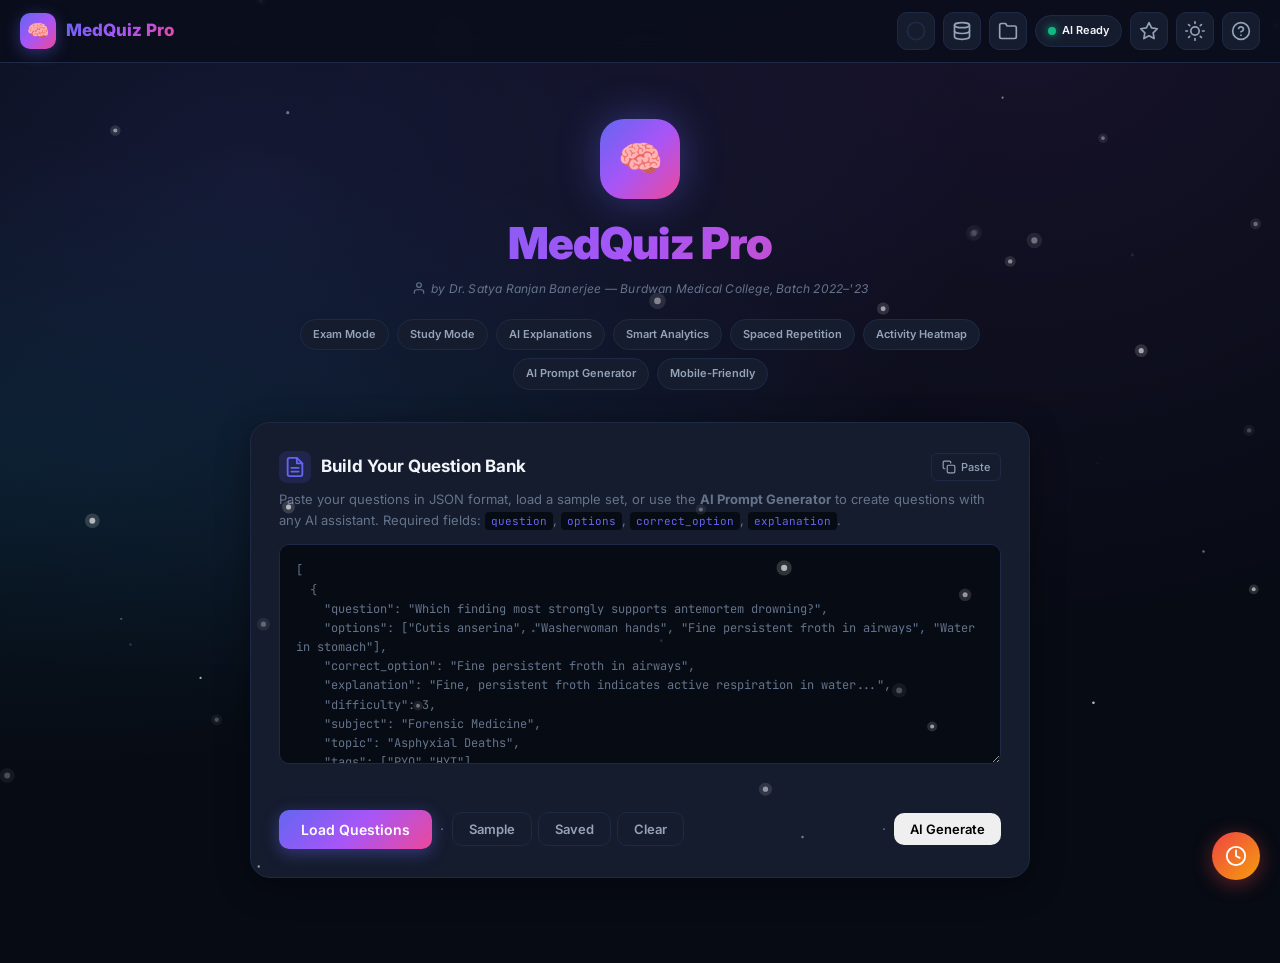
==== commit 394f545c: "Update index.html" ====
--- a/index.html
+++ b/index.html
@@ -483,10 +483,8 @@
     /* Focus visible for custom toggle */
     .toggle-switch input:focus-visible + .toggle-track { box-shadow: 0 0 0 3px rgba(99,102,241,0.3); }
 
-    /* ── FIX 4: Hide stats-bar difficulty, show animated meter ── */
+    /* ── Difficulty Meter ── */
     #statsBar .stat-item:last-child { display: none; }
-
-    /* ── Difficulty Meter ── */
     .difficulty-meter-wrap {
       margin-top: 14px; padding: 14px 16px;
       background: var(--bg-primary); border: 1px solid var(--border);
@@ -561,6 +559,13 @@
       <span class="nav-brand-text">MedQuiz Pro</span>
     </div>
     <div class="nav-actions">
+      <button class="nav-icon-btn" onclick="openModal('dailyGoalModal')" title="Daily Practice Goal" aria-label="Daily Goal">
+        <svg viewBox="0 0 36 36" width="22" height="22">
+          <circle cx="18" cy="18" r="14" fill="none" stroke="var(--border)" stroke-width="3"></circle>
+          <circle id="navGoalRing" cx="18" cy="18" r="14" fill="none" stroke="var(--accent-red)" stroke-width="3" stroke-dasharray="87.96" stroke-dashoffset="87.96" stroke-linecap="round" style="transition: stroke-dashoffset 0.8s cubic-bezier(0.16,1,0.3,1), stroke 0.8s ease; transform: rotate(-90deg); transform-origin: 50% 50%;"></circle>
+        </svg>
+      </button>
+      
       <button class="nav-icon-btn" onclick="openModal('bankModal')" title="Question Bank" aria-label="Question Bank">
         <svg viewBox="0 0 24 24" width="20" height="20" fill="none" stroke="currentColor" stroke-width="2" stroke-linecap="round" stroke-linejoin="round">
           <ellipse cx="12" cy="5" rx="9" ry="3"/>
@@ -863,21 +868,6 @@
           </div>
         </div>
 
-        <div class="milestone-bar" id="milestoneBar">
-          <div class="milestone-header">
-            <span>Daily Goal</span>
-            <span id="milestoneText">0 / 100 Questions</span>
-          </div>
-          <div class="milestone-progress-bg">
-            <div class="milestone-progress-fill" id="milestoneFill" style="width:0%"></div>
-          </div>
-          <div class="milestone-controls">
-            <input type="number" id="dailyGoalInput" min="1" max="500" value="100" class="goal-input custom-number-input" style="width: 80px; padding: 6px 10px;">
-            <button class="btn btn-ghost btn-xs" onclick="setDailyGoal()">Set Goal</button>
-            <button class="btn btn-ghost btn-xs" onclick="confirmResetDailyGoal()" title="Reset today's count">Reset</button>
-          </div>
-        </div>
-
         <div class="start-section" id="startSection">
           <button class="btn btn-primary btn-lg btn-full" onclick="startQuiz()">Start Quiz</button>
         </div>
@@ -985,6 +975,16 @@
               <span class="section-label">Number of Questions</span>
               <input type="number" id="aiNumQuestions" value="10" min="1" max="999" class="custom-number-input" placeholder="e.g. 10">
             </div>
+            
+            <div style="flex:1.5;min-width:140px;">
+              <span class="section-label">Question Format</span>
+              <select id="aiFormatTopic" class="custom-number-input" style="cursor:pointer; appearance:auto;">
+                <option value="standard" selected>Standard (100% Theory)</option>
+                <option value="mix">NEET Mix (~30% Images)</option>
+                <option value="image">Image-Based Only</option>
+              </select>
+            </div>
+
             <div style="flex:2;min-width:160px;">
               <span class="section-label">Exam Standard</span>
               <select id="aiStandard" class="custom-number-input" style="cursor:pointer; appearance:auto;">
@@ -1001,7 +1001,7 @@
           </div>
           <div style="margin-bottom:14px;">
             <span class="section-label">Extra Instructions <span class="optional-tag">(optional)</span></span>
-            <input type="text" id="aiExtraInstructions" placeholder="e.g., focus on clinical vignettes, include image-based questions..." class="custom-number-input">
+            <input type="text" id="aiExtraInstructions" placeholder="e.g., focus on clinical vignettes..." class="custom-number-input">
           </div>
           <div style="display:flex;gap:8px;margin-bottom:14px;flex-wrap:wrap;">
             <button class="btn btn-accent btn-sm" onclick="generateAIPrompt()" style="padding:10px 18px;font-weight:600;">Generate Prompt</button>
@@ -1024,6 +1024,16 @@
               <span class="section-label">Number of Questions</span>
               <input type="number" id="aiNotesNumQuestions" value="10" min="1" max="999" class="custom-number-input" placeholder="e.g. 10">
             </div>
+            
+            <div style="flex:1.5;min-width:140px;">
+              <span class="section-label">Question Format</span>
+              <select id="aiFormatNotes" class="custom-number-input" style="cursor:pointer; appearance:auto;">
+                <option value="standard" selected>Standard (100% Theory)</option>
+                <option value="mix">NEET Mix (~30% Images)</option>
+                <option value="image">Image-Based Only</option>
+              </select>
+            </div>
+
             <div style="flex:2;min-width:160px;">
               <span class="section-label">Exam Standard</span>
               <select id="aiNotesStandard" class="custom-number-input" style="cursor:pointer; appearance:auto;">
@@ -1095,6 +1105,33 @@
     </div>
   </div>
 
+  <div class="modal-overlay" id="dailyGoalModal" role="dialog" aria-modal="true" aria-label="Daily Goal">
+    <div class="modal-box" style="max-width:420px; text-align:center;">
+      <div class="modal-icon">
+        <svg viewBox="0 0 24 24" width="36" height="36" fill="none" stroke="currentColor" stroke-width="1.5" stroke-linecap="round" stroke-linejoin="round">
+          <circle cx="12" cy="12" r="10"/><circle cx="12" cy="12" r="6"/><circle cx="12" cy="12" r="2"/>
+        </svg>
+      </div>
+      <div class="modal-title">Daily Practice Goal</div>
+      <div class="modal-body" style="padding-bottom: 0;">
+        <div class="milestone-header" style="justify-content:center; gap: 10px;">
+          <span id="milestoneText" style="font-size:15px; font-weight:700; color:var(--text-primary);">0 / 100 Questions Today</span>
+        </div>
+        <div class="milestone-progress-bg" style="height:12px; margin:16px 0; border-radius: 6px; background: var(--border);">
+          <div class="milestone-progress-fill" id="milestoneFill" style="width:0%; height:100%; border-radius:6px; background:var(--gradient-success); transition:width 0.8s cubic-bezier(0.16,1,0.3,1);"></div>
+        </div>
+        <div style="display:flex;gap:10px;justify-content:center; align-items:center; margin-top:24px;">
+          <input type="number" id="dailyGoalInput" min="1" max="500" value="100" class="custom-number-input" style="width: 100px; text-align:center; font-weight: 600;">
+          <button class="btn btn-primary btn-sm" onclick="setDailyGoal()">Update Goal</button>
+          <button class="btn btn-ghost btn-sm" onclick="confirmResetDailyGoal()" title="Reset today's count">Reset Progress</button>
+        </div>
+      </div>
+      <div class="modal-actions">
+        <button class="btn btn-ghost" onclick="closeModal('dailyGoalModal')">Close</button>
+      </div>
+    </div>
+  </div>
+
   <div class="modal-overlay" id="aiConfigModal" role="dialog" aria-modal="true" aria-label="AI Settings">
     <div class="modal-box">
       <div class="modal-icon">
@@ -1225,9 +1262,7 @@
   <script>
     'use strict';
 
-    // ── Modal System ──────────────────────────
     var _openModalCount = 0;
-
     function openModal(id) {
       var overlay = document.getElementById(id);
       if (!overlay) return;
@@ -1238,7 +1273,6 @@
       var focusable = overlay.querySelectorAll('button,[href],input,select,textarea,[tabindex]:not([tabindex="-1"])');
       if (focusable.length) focusable[0].focus();
     }
-
     function closeModal(id) {
       var overlay = document.getElementById(id);
       if (!overlay) return;
@@ -1255,7 +1289,6 @@
       }
     });
 
-    // ── Custom Confirm ────────────────────────
     function showConfirm(message, onConfirm, title) {
       var msgEl   = document.getElementById('confirmModalMessage');
       var titleEl = document.getElementById('confirmModalTitle');
@@ -1295,66 +1328,16 @@
       );
     }
 
-    function confirmResetDailyGoal() {
-      showConfirm(
-        'Reset today\'s progress to 0? Your session count will be permanently cleared.',
-        function() {
-          var today = new Date().toISOString().slice(0, 10);
-          localStorage.setItem('medquiz_daily_count', '0');
-          localStorage.setItem('medquiz_daily_date',  new Date().toDateString());
-          if (typeof openDB === 'function') {
-            openDB().then(function(db) {
-              var tx    = db.transaction('milestones', 'readwrite');
-              var store = tx.objectStore('milestones');
-              store.put({ date: today, answered: 0 });
-              tx.oncomplete = function() {
-                _updateMilestoneDisplay(0);
-                showToast('Daily progress reset to zero.');
-              };
-            }).catch(function() {
-              _updateMilestoneDisplay(0);
-              showToast('Daily progress reset.');
-            });
-          } else {
-            _updateMilestoneDisplay(0);
-            showToast('Daily progress reset.');
-          }
-        },
-        'Reset Daily Progress?'
-      );
-    }
-
-    function _updateMilestoneDisplay(answered) {
-      var fill = document.getElementById('milestoneFill');
-      if (fill) fill.style.width = '0%';
-      var goalInput = document.getElementById('dailyGoalInput');
-      var goal      = goalInput ? (parseInt(goalInput.value) || 100) : 100;
-      var milestoneText = document.getElementById('milestoneText');
-      if (milestoneText) milestoneText.textContent = answered + ' / ' + goal + ' Questions Today';
-    }
-
-    // ── Optimized Particles for Mobile ─────────
+    // ── Particles ──
     (function() {
       var canvas = document.getElementById('particlesCanvas');
       if (!canvas) return;
       var ctx = canvas.getContext('2d');
       var particles = [], animationFrameId = null, w, h;
-
-      function getParticleCount() { 
-        // Optimized: Fewer particles on smaller screens to save battery
-        var divisor = window.innerWidth < 600 ? 50 : 28;
-        return Math.min(80, Math.max(15, Math.floor(window.innerWidth / divisor))); 
-      }
-      function resizeCanvas()     { w = canvas.width = window.innerWidth; h = canvas.height = window.innerHeight; }
-      function createParticle()   {
-        return { x: Math.random()*w, y: Math.random()*h, size: Math.random()*2.5+0.8,
-                 speedX: (Math.random()-0.5)*0.4, speedY: -(Math.random()*0.6+0.2),
-                 opacity: Math.random()*0.5+0.15, pulse: Math.random()*Math.PI*2 };
-      }
-      function initParticles() {
-        particles.length = 0;
-        for (var i = 0; i < getParticleCount(); i++) particles.push(createParticle());
-      }
+      function getParticleCount() { var divisor = window.innerWidth < 600 ? 50 : 28; return Math.min(80, Math.max(15, Math.floor(window.innerWidth / divisor))); }
+      function resizeCanvas() { w = canvas.width = window.innerWidth; h = canvas.height = window.innerHeight; }
+      function createParticle() { return { x: Math.random()*w, y: Math.random()*h, size: Math.random()*2.5+0.8, speedX: (Math.random()-0.5)*0.4, speedY: -(Math.random()*0.6+0.2), opacity: Math.random()*0.5+0.15, pulse: Math.random()*Math.PI*2 }; }
+      function initParticles() { particles.length = 0; for (var i = 0; i < getParticleCount(); i++) particles.push(createParticle()); }
       function animate() {
         ctx.clearRect(0, 0, w, h);
         var isDark = !document.body.classList.contains('light');
@@ -1363,26 +1346,23 @@
           var p = particles[i];
           p.x += p.speedX; p.y += p.speedY; p.pulse += 0.02;
           var alpha = Math.min(0.7, Math.max(0, p.opacity + Math.sin(p.pulse)*0.1));
-          if (p.y < -10)    { p.y = h+10; p.x = Math.random()*w; }
-          if (p.x < -10)    p.x = w+10;
-          if (p.x > w+10)   p.x = -10;
+          if (p.y < -10) { p.y = h+10; p.x = Math.random()*w; }
+          if (p.x < -10) p.x = w+10;
+          if (p.x > w+10) p.x = -10;
           ctx.beginPath(); ctx.arc(p.x, p.y, p.size, 0, Math.PI*2);
           ctx.fillStyle = 'rgba('+col+','+alpha+')'; ctx.fill();
-          if (p.size > 1.8) {
-            ctx.beginPath(); ctx.arc(p.x, p.y, p.size*2.5, 0, Math.PI*2);
-            ctx.fillStyle = 'rgba('+col+','+(alpha*0.25)+')'; ctx.fill();
-          }
+          if (p.size > 1.8) { ctx.beginPath(); ctx.arc(p.x, p.y, p.size*2.5, 0, Math.PI*2); ctx.fillStyle = 'rgba('+col+','+(alpha*0.25)+')'; ctx.fill(); }
         }
         animationFrameId = requestAnimationFrame(animate);
       }
       function startAnimation() { if (!animationFrameId) animate(); }
-      function stopAnimation()  { if (animationFrameId) { cancelAnimationFrame(animationFrameId); animationFrameId = null; } }
+      function stopAnimation() { if (animationFrameId) { cancelAnimationFrame(animationFrameId); animationFrameId = null; } }
       document.addEventListener('visibilitychange', function() { document.hidden ? stopAnimation() : startAnimation(); });
       resizeCanvas(); initParticles(); startAnimation();
       window.addEventListener('resize', function() { resizeCanvas(); initParticles(); });
     })();
 
-    // ── Scroll ────────────────────────────────
+    // ── Scroll & UI Toggles ──
     window.addEventListener('scroll', function() {
       var scrollY = window.scrollY;
       var navbar  = document.getElementById('mainNavbar');
@@ -1391,115 +1371,23 @@
       if (btn) btn.classList.toggle('visible', scrollY > 400);
     });
     function scrollToTop() { window.scrollTo({ top: 0, behavior: 'smooth' }); }
-
-    // ── Quiz Config Reveal ────────────────────
     function revealQuizConfig() {
       var s = document.getElementById('quizConfigSection');
       if (!s) return;
-      s.style.display = '';
-      s.style.removeProperty('display');
-      requestAnimationFrame(function() {
-        s.classList.add('revealed');
-        setTimeout(function() { s.scrollIntoView({ behavior: 'smooth', block: 'start' }); }, 120);
-      });
-    }
-    function hideQuizConfig() {
-      var s = document.getElementById('quizConfigSection');
-      if (s) s.classList.remove('revealed');
-    }
-
-    // ── quizParsed event ──────────────────────
-    document.addEventListener('quizParsed', function(e) {
-      var detail    = (e && e.detail) ? e.detail : {};
-      var count     = detail.count     || 0;
-      var questions = detail.questions || [];
-
-      var parseStatus = document.getElementById('parseStatus');
-      if (parseStatus) {
-        var svgCheck = '<span class="status-check-svg">'
-          + '<svg viewBox="0 0 24 24" width="18" height="18" fill="none" stroke="#22c55e" stroke-width="2.5" stroke-linecap="round" stroke-linejoin="round">'
-          + '<circle class="check-circle" cx="12" cy="12" r="9"/>'
-          + '<polyline class="check-mark" points="7 12.5 10.5 16 17 9"/>'
-          + '</svg></span>';
-        parseStatus.innerHTML = svgCheck + ' <span style="color:var(--text-primary);font-weight:600;">'
-          + count + ' question' + (count !== 1 ? 's' : '') + ' loaded successfully</span>';
-      }
-
-      if (questions.length > 0) updateDifficultyMeter(questions);
-      revealQuizConfig();
-      resetLoadButton(true);
-    });
-
-    document.addEventListener('quizParseError', function() { resetLoadButton(false); });
-
-    // ── Difficulty Meter ───────────────
-    function updateDifficultyMeter(questions) {
-      var wrap  = document.getElementById('difficultyMeterWrap');
-      var fill  = document.getElementById('difficultyFill');
-      var badge = document.getElementById('difficultyBadge');
-      var label = document.getElementById('difficultyBadgeText');
-      if (!wrap || !fill || !badge || !label) return;
-      var total = 0, count = 0;
-      questions.forEach(function(q) {
-        var d = parseFloat(q.difficulty);
-        if (!isNaN(d) && d >= 1 && d <= 5) { total += d; count++; }
-      });
-      if (count === 0) { wrap.style.display = 'none'; return; }
-      var avg  = total / count;
-      wrap.style.display = 'block';
-      var pct  = ((avg - 1) / 4) * 100;
-      var tier, tierLabel, colorHex;
-      if (avg < 2.4)      { tier = 'easy';   tierLabel = 'Easy';      colorHex = '#22c55e'; }
-      else if (avg < 3.7) { tier = 'medium'; tierLabel = 'Moderate';  colorHex = '#f59e0b'; }
-      else                { tier = 'hard';   tierLabel = 'Difficult'; colorHex = '#ef4444'; }
-      fill.style.width = '0%';
-      fill.style.background = colorHex;
-      setTimeout(function() { fill.style.width = pct + '%'; }, 80);
-      badge.className   = 'difficulty-badge ' + tier;
-      label.textContent = tierLabel + ' (' + avg.toFixed(1) + '/5)';
-    }
-
-    // ── Shuffle Toggles ───────────────────────
-    window._shuffleQuestions = false;
-    window._shuffleOptions   = false;
-    window._questionTarget   = null;
-
-    function onShuffleToggle() {
-      window._shuffleQuestions = document.getElementById('shuffleQuestionsToggle').checked;
-      showToast(window._shuffleQuestions ? 'Questions will be shuffled each session.' : 'Question order preserved.');
-    }
-    function onShuffleOptionsToggle() {
-      window._shuffleOptions = document.getElementById('shuffleOptionsToggle').checked;
-      showToast(window._shuffleOptions ? 'Answer options will be randomised.' : 'Option order preserved.');
-    }
-
-    // ── How-to Guide Toggle ────────────
+      s.style.display = ''; s.style.removeProperty('display');
+      requestAnimationFrame(function() { s.classList.add('revealed'); setTimeout(function() { s.scrollIntoView({ behavior: 'smooth', block: 'start' }); }, 120); });
+    }
+    function hideQuizConfig() { var s = document.getElementById('quizConfigSection'); if (s) s.classList.remove('revealed'); }
+
     function toggleHowToGuide() {
-      var btn     = document.getElementById('howToToggleBtn');
-      var content = document.getElementById('howToGuideContent');
+      var btn = document.getElementById('howToToggleBtn'), content = document.getElementById('howToGuideContent');
       if (!btn || !content) return;
-      var isOpen  = content.classList.contains('open');
-      if (isOpen) {
-        content.classList.remove('open');
-        btn.classList.remove('open');
-        btn.setAttribute('aria-expanded', 'false');
-      } else {
-        content.classList.add('open');
-        btn.classList.add('open');
-        btn.setAttribute('aria-expanded', 'true');
-      }
-    }
-
-    // ── Lazy Subject Chips ────────────────────
+      if (content.classList.contains('open')) { content.classList.remove('open'); btn.classList.remove('open'); btn.setAttribute('aria-expanded', 'false'); } 
+      else { content.classList.add('open'); btn.classList.add('open'); btn.setAttribute('aria-expanded', 'true'); }
+    }
+
     var _subjectChipsBuilt = false;
-    var allSubjects = [
-      'Anatomy','Physiology','Biochemistry','Pathology',
-      'Pharmacology','Microbiology','Forensic Medicine','Community Medicine',
-      'General Medicine','General Surgery','Obstetrics & Gynaecology','Paediatrics',
-      'Ophthalmology','ENT','Orthopaedics','Dermatology',
-      'Psychiatry','Radiology','Anaesthesiology'
-    ];
-
+    var allSubjects = ['Anatomy','Physiology','Biochemistry','Pathology','Pharmacology','Microbiology','Forensic Medicine','Community Medicine','General Medicine','General Surgery','Obstetrics & Gynaecology','Paediatrics','Ophthalmology','ENT','Orthopaedics','Dermatology','Psychiatry','Radiology','Anaesthesiology'];
     function buildSubjectChips() {
       if (_subjectChipsBuilt) return;
       var container = document.getElementById('subjectChips');
@@ -1507,368 +1395,187 @@
       container.innerHTML = '';
       allSubjects.forEach(function(subj) {
         var chip = document.createElement('span');
-        chip.className   = 'subject-chip';
-        chip.textContent = subj;
-        chip.setAttribute('role', 'button');
-        chip.setAttribute('tabindex', '0');
-        chip.setAttribute('aria-pressed', 'false');
-        chip.onclick = function() {
-          var sel = this.classList.toggle('selected');
-          this.setAttribute('aria-pressed', sel ? 'true' : 'false');
-          updateSelectedSubjects();
-        };
+        chip.className = 'subject-chip'; chip.textContent = subj;
+        chip.setAttribute('role', 'button'); chip.setAttribute('tabindex', '0'); chip.setAttribute('aria-pressed', 'false');
+        chip.onclick = function() { var sel = this.classList.toggle('selected'); this.setAttribute('aria-pressed', sel ? 'true' : 'false'); updateSelectedSubjects(); };
         chip.onkeydown = function(e) { if (e.key === 'Enter' || e.key === ' ') { e.preventDefault(); this.click(); } };
         container.appendChild(chip);
       });
       _subjectChipsBuilt = true;
     }
-
     function updateSelectedSubjects() {
-      var chips    = document.querySelectorAll('#subjectChips .subject-chip.selected');
-      var selected = [];
+      var chips = document.querySelectorAll('#subjectChips .subject-chip.selected'), selected = [];
       chips.forEach(function(c) { selected.push(c.textContent); });
       var hidden = document.getElementById('aiSelectedSubjects');
       if (hidden) hidden.value = selected.join(', ');
     }
-
-    function getSelectedSubjects() {
-      var hidden = document.getElementById('aiSelectedSubjects');
-      return hidden ? hidden.value : '';
-    }
-
+    function getSelectedSubjects() { var hidden = document.getElementById('aiSelectedSubjects'); return hidden ? hidden.value : ''; }
     function openAIPromptModal() { buildSubjectChips(); openModal('aiPromptModal'); }
-
-    // ── Prompt Tab Switching ──────────────────
     function switchPromptTab(tab) {
       var tT = document.getElementById('tabTopic'), tN = document.getElementById('tabNotes');
       var cT = document.getElementById('tabContentTopic'), cN = document.getElementById('tabContentNotes');
       if (!tT || !tN) return;
-      if (tab === 'topic') {
-        tT.classList.add('active');    tN.classList.remove('active');
-        cT.classList.add('active');    cN.classList.remove('active');
-      } else {
-        tN.classList.add('active');    tT.classList.remove('active');
-        cN.classList.add('active');    cT.classList.remove('active');
-      }
-    }
-
-    // ── JSON Live Validator ───────────────────
-    var _jsonValidateTimer = null;
-    var REQUIRED_FIELDS    = ['question','options','correct_option','explanation'];
-
-    function validateJSONLive() {
-      clearTimeout(_jsonValidateTimer);
-      _jsonValidateTimer = setTimeout(function() { _doValidateJSON(); }, 300);
-    }
-
-    function _doValidateJSON() {
-      var textarea  = document.getElementById('jsonInput');
-      var textSpan  = document.getElementById('jsonValidatorText');
-      var indicator = document.getElementById('jsonValidatorIndicator');
-      var helpBtn   = document.getElementById('jsonHelpBtn');
-      if (!textarea || !indicator || !textSpan) return;
-      var value = textarea.value.trim();
-      if (value.length === 0) {
-        textarea.classList.remove('valid-glow','invalid-glow');
-        textSpan.textContent = ''; indicator.className = 'json-validator-indicator';
-        if (helpBtn) helpBtn.classList.remove('visible');
-        hideSchemaErrors(); return;
-      }
-      var parsed;
-      try { parsed = JSON.parse(value); }
-      catch (e) {
-        textarea.classList.remove('valid-glow'); textarea.classList.add('invalid-glow');
-        textSpan.textContent = 'Invalid JSON — ' + _friendlyJsonError(e.message);
-        indicator.className  = 'json-validator-indicator invalid';
-        if (helpBtn) helpBtn.classList.add('visible');
-        hideSchemaErrors(); return;
-      }
-      if (!Array.isArray(parsed)) {
-        textarea.classList.remove('valid-glow'); textarea.classList.add('invalid-glow');
-        textSpan.textContent = 'Must be an array of question objects [...]';
-        indicator.className  = 'json-validator-indicator invalid';
-        if (helpBtn) helpBtn.classList.add('visible');
-        hideSchemaErrors(); return;
-      }
-      if (parsed.length === 0) {
-        textarea.classList.remove('valid-glow'); textarea.classList.add('invalid-glow');
-        textSpan.textContent = 'Array is empty — add at least 1 question object';
-        indicator.className  = 'json-validator-indicator invalid';
-        if (helpBtn) helpBtn.classList.add('visible');
-        hideSchemaErrors(); return;
-      }
-      var schemaIssues = [];
-      parsed.forEach(function(q, i) {
-        var qNum = 'Q'+(i+1);
-        REQUIRED_FIELDS.forEach(function(field) {
-          if (q[field] === undefined || q[field] === null || q[field] === '')
-            schemaIssues.push(qNum+': missing or empty "'+field+'"');
-        });
-        if (q.options !== undefined && !Array.isArray(q.options))
-          schemaIssues.push(qNum+': "options" must be an array');
-        if (Array.isArray(q.options) && q.options.length < 2)
-          schemaIssues.push(qNum+': "options" must have at least 2 choices');
-        if (q.correct_option && Array.isArray(q.options) && q.options.indexOf(q.correct_option) === -1)
-          schemaIssues.push(qNum+': "correct_option" does not match any option exactly');
-      });
-      if (schemaIssues.length > 0) {
-        textarea.classList.remove('valid-glow'); textarea.classList.add('invalid-glow');
-        textSpan.textContent = parsed.length+' question(s) — '+schemaIssues.length+' field issue(s) found';
-        indicator.className  = 'json-validator-indicator warning';
-        if (helpBtn) helpBtn.classList.add('visible');
-        showSchemaErrors(schemaIssues);
-      } else {
-        textarea.classList.add('valid-glow'); textarea.classList.remove('invalid-glow');
-        textSpan.textContent = parsed.length+' question(s) detected — valid';
-        indicator.className  = 'json-validator-indicator valid';
-        if (helpBtn) helpBtn.classList.remove('visible');
-        hideSchemaErrors();
-      }
-    }
-
-    function _friendlyJsonError(msg) {
-      if (!msg) return 'check syntax';
-      if (msg.indexOf('Unexpected token') !== -1) return 'unexpected character — check for missing quotes or commas';
-      if (msg.indexOf('Unexpected end')   !== -1) return 'input is incomplete — missing closing ] or }';
-      if (msg.indexOf('Expected')         !== -1) return 'check for missing commas or brackets';
-      return 'check syntax near: ' + msg.substring(0, 40);
-    }
-
-    function showSchemaErrors(issues) {
-      var container = document.getElementById('schemaErrorList');
-      var list      = document.getElementById('schemaErrorItems');
-      if (!container || !list) return;
-      list.innerHTML = '';
-      issues.slice(0, 8).forEach(function(issue) { var li = document.createElement('li'); li.textContent = issue; list.appendChild(li); });
-      if (issues.length > 8) {
-        var li = document.createElement('li'); li.style.fontWeight = '600';
-        li.textContent = '… and '+(issues.length-8)+' more issue(s).'; list.appendChild(li);
-      }
-      container.classList.add('visible');
-    }
-
-    function hideSchemaErrors() {
-      var c = document.getElementById('schemaErrorList'); if (c) c.classList.remove('visible');
-    }
-
-    function toggleJSONHelp() {
-      var panel = document.getElementById('jsonHelpPanel');
-      if (panel) {
-        panel.classList.toggle('open');
-        if (panel.classList.contains('open')) panel.scrollIntoView({ behavior: 'smooth', block: 'nearest' });
-      }
-    }
-
-    // ── Load Button ───────────────────────────
-    function handleLoadQuestions(btn) {
-      if (btn.classList.contains('btn-loading')) return;
-      var textarea = document.getElementById('jsonInput');
-      if (!textarea || !textarea.value.trim()) { showToast('Please paste your JSON questions first.'); return; }
-      var originalHTML = btn.innerHTML;
-      btn.classList.add('btn-loading');
-      btn.innerHTML = '<span class="btn-spinner"></span>Loading...';
-      btn.setAttribute('data-original-html', originalHTML);
-      if (typeof parseJSON === 'function') parseJSON();
-      else setTimeout(function() { resetLoadButton(false); }, 1500);
-      setTimeout(function() {
-        var b = document.getElementById('loadQuestionsBtn');
-        if (b && b.classList.contains('btn-loading')) resetLoadButton(false);
-      }, 8000);
-    }
-
-    function resetLoadButton(success) {
-      var btn = document.getElementById('loadQuestionsBtn');
-      if (!btn) return;
-      btn.classList.remove('btn-loading');
-      if (success) {
-        btn.classList.add('btn-success-state');
-        btn.innerHTML = '<svg viewBox="0 0 24 24" width="15" height="15" fill="none" stroke="currentColor" stroke-width="2.5" stroke-linecap="round" stroke-linejoin="round" style="vertical-align:-2px;margin-right:5px;"><polyline points="20 6 9 17 4 12"/></svg>Questions Loaded';
-        setTimeout(function() {
-          btn.classList.remove('btn-success-state');
-          btn.innerHTML = btn.getAttribute('data-original-html') || 'Load Questions';
-        }, 2500);
-      } else {
-        btn.innerHTML = btn.getAttribute('data-original-html') || 'Load Questions';
-      }
-    }
-
-    // ── Paste from Clipboard (Modernized) ─────
-    function pasteFromClipboard() {
-      if (!window.isSecureContext) { showToast('Clipboard requires HTTPS. Please paste manually.'); return; }
-      if (!navigator.clipboard || !navigator.clipboard.readText) { showToast('Clipboard API not supported here. Please paste manually.'); return; }
-      navigator.clipboard.readText().then(function(text) {
-        var ta = document.getElementById('jsonInput');
-        if (ta && text) { ta.value = text; validateJSONLive(); showToast('Pasted from clipboard!'); }
-        else if (!text) showToast('Clipboard is empty.');
-      }).catch(function(err) {
-        showToast(err && err.name === 'NotAllowedError' ? 'Clipboard permission denied. Paste manually.' : 'Could not read clipboard. Paste manually.');
-      });
-    }
-
-    // ── AI Prompt Generator ───────────────────
+      if (tab === 'topic') { tT.classList.add('active'); tN.classList.remove('active'); cT.classList.add('active'); cN.classList.remove('active'); } 
+      else { tN.classList.add('active'); tT.classList.remove('active'); cN.classList.add('active'); cT.classList.remove('active'); }
+    }
+
+    // ── REWRITTEN AI PROMPT LOGIC FOR MIXED FORMAT ──
     function generateAIPrompt() {
       var selectedSubjects = getSelectedSubjects();
       var topic    = document.getElementById('aiTopic').value.trim();
-      var numQ     = document.getElementById('aiNumQuestions').value;
+      var numQ     = parseInt(document.getElementById('aiNumQuestions').value);
+      var format   = document.getElementById('aiFormatTopic').value;
       var standard = document.getElementById('aiStandard').value;
       var extra    = document.getElementById('aiExtraInstructions').value.trim();
 
       if (!selectedSubjects && !topic) { showToast('Please select at least one subject or enter a topic.'); return; }
-      if (!numQ || parseInt(numQ) < 1) { showToast('Please enter a valid number of questions.'); return; }
+      if (!numQ || numQ < 1) { showToast('Please enter a valid number of questions.'); return; }
 
       var subjectPart = selectedSubjects ? 'on ' + selectedSubjects : '';
       var topicPart   = topic ? (selectedSubjects ? ' — specifically "'+topic+'"' : 'on "'+topic+'"') : '';
 
       var prompt = 'You are an expert medical educator creating exam-standard MCQs for ' + standard + ' aspirants.\n\n';
-      prompt += 'Generate ' + numQ + ' medical MCQ questions ' + subjectPart + topicPart + '.\n\n';
-      prompt += 'STRICT RULES:\n';
-      prompt += '1. Each question must have EXACTLY 4 answer options (no more, no less).\n';
-      prompt += '2. The explanation must be IN-DEPTH and thorough — assume the student is encountering this topic for the first time. Include:\n';
-      prompt += '   - Why the correct answer is right (with mechanism/reasoning)\n';
-      prompt += '   - Why each wrong option is incorrect\n';
-      prompt += '   - Key clinical pearls, mnemonics, or exam tips where relevant\n';
-      prompt += '   - Relevant pathophysiology or pharmacology if applicable\n';
-      prompt += '3. Questions must be at ' + standard + ' difficulty level.\n';
-      prompt += '4. Questions should test clinical reasoning and application, not just recall.\n';
-      if (extra) prompt += '5. Additional instructions: ' + extra + '\n';
-      prompt += '\nOUTPUT FORMAT — Return ONLY a raw JSON array. No markdown, no code blocks, no extra text. Start with [ and end with ].\n\n';
-      prompt += 'Each object must have these exact fields:\n';
-      prompt += '{\n';
-      prompt += '  "question": "Full question text here",\n';
-      prompt += '  "options": ["Option A", "Option B", "Option C", "Option D"],\n';
-      prompt += '  "correct_option": "Must exactly match one of the 4 options above",\n';
-      prompt += '  "explanation": "In-depth explanation covering all options, mechanisms, and exam pearls",\n';
-      prompt += '  "difficulty": 3,\n';
-      prompt += '  "subject": "Subject name",\n';
-      prompt += '  "topic": "Specific topic",\n';
-      prompt += '  "tags": ["NEET PG", "HYT"],\n';
-      prompt += '  "image_url": ""\n';
-      prompt += '}';
-
-      document.getElementById('aiGeneratedPrompt').value = prompt;
-      document.getElementById('aiGeneratedPrompt').scrollIntoView({ behavior: 'smooth' });
+      
+      var rules = 'STRICT RULES:\n';
+      rules += '1. Each question must have EXACTLY 4 answer options (no more, no less).\n';
+      rules += '2. The explanation must be IN-DEPTH and thorough. Include:\n';
+      rules += '   - Why the correct answer is right (mechanism, reasoning)\n';
+      rules += '   - Why each wrong option is incorrect\n';
+      rules += '   - Key clinical pearls or mnemonics where relevant\n';
+      rules += '3. Questions must test clinical reasoning/application at ' + standard + ' difficulty level.\n';
+
+      if (format === 'standard') {
+        prompt += 'Generate ' + numQ + ' theoretical medical MCQ questions ' + subjectPart + topicPart + '.\n\n';
+        rules += '4. Ensure all questions are standard text-based clinical vignettes without any images. Leave "image_url" blank ("").\n';
+      } 
+      else if (format === 'image') {
+        prompt += 'Generate ' + numQ + ' image-based medical MCQ questions ' + subjectPart + topicPart + '.\n\n';
+        rules += '4. YOU MUST USE YOUR WEB BROWSING TOOL. Search Wikimedia Commons for clear medical/radiology/histology images relevant to the topic. Extract the direct raw image URL (.jpg or .png) and place it in "image_url". Build a clinical vignette that strictly requires visual analysis of the image to answer correctly. Verify the URL exists. DO NOT HALLUCINATE URLs.\n';
+      } 
+      else if (format === 'mix') {
+        var imgCount = Math.ceil(numQ * 0.3); // roughly 30% images
+        var theoryCount = numQ - imgCount;
+        prompt += 'Generate a total of ' + numQ + ' medical MCQ questions ' + subjectPart + topicPart + '. ';
+        prompt += 'You MUST provide exactly ' + theoryCount + ' theoretical questions and ' + imgCount + ' image-based questions.\n\n';
+        rules += '4. For the ' + imgCount + ' image-based questions, YOU MUST USE YOUR WEB BROWSING TOOL to search Wikimedia Commons for clear medical images. Extract the raw image URL (.jpg or .png), place it in "image_url", and build a vignette around it. DO NOT hallucinate URLs. For the ' + theoryCount + ' theoretical questions, leave "image_url" blank.\n';
+      }
+
+      if (extra) rules += '5. Additional instructions: ' + extra + '\n';
+      prompt += rules;
+      
+      prompt += '\nOUTPUT FORMAT — Return ONLY a raw JSON array. No markdown, no code blocks. Start with [ and end with ].\n';
+      prompt += 'Each object must have these exact fields:\n{\n  "question": "Full question text here",\n  "options": ["Option A", "Option B", "Option C", "Option D"],\n  "correct_option": "Must exactly match one option",\n  "explanation": "In-depth explanation",\n  "difficulty": 3,\n  "subject": "Subject name",\n  "topic": "Specific topic",\n  "tags": ["NEET PG"],\n  "image_url": "URL if image-based, otherwise empty string"\n}';
+
+      var textarea = document.getElementById('aiGeneratedPrompt');
+      textarea.value = prompt;
+      textarea.scrollIntoView({ behavior: 'smooth' });
       showToast('Prompt generated! Copy and paste into any AI assistant.');
-    }
-
-    function copyAIPrompt() {
-      copyTextToClipboard('aiGeneratedPrompt', 'copyPromptBtn', 'Prompt copied! Paste into any AI assistant.');
-    }
-
-    function clearAIPromptFields() {
-      document.querySelectorAll('#subjectChips .subject-chip.selected').forEach(function(c) {
-        c.classList.remove('selected'); c.setAttribute('aria-pressed','false');
-      });
-      ['aiSelectedSubjects','aiTopic','aiExtraInstructions','aiGeneratedPrompt'].forEach(function(id) {
-        var el = document.getElementById(id); if (el) el.value = '';
-      });
-      var numQ = document.getElementById('aiNumQuestions'); if (numQ) numQ.value = '10';
-      var std  = document.getElementById('aiStandard');     if (std)  std.value  = 'NEET PG / INI-CET';
-      updateSelectedSubjects();
-      showToast('All fields cleared.');
     }
 
     function generateAINotesPrompt() {
       var notes    = document.getElementById('aiNotesContent').value.trim();
-      var numQ     = document.getElementById('aiNotesNumQuestions').value;
+      var numQ     = parseInt(document.getElementById('aiNotesNumQuestions').value);
+      var format   = document.getElementById('aiFormatNotes').value;
       var standard = document.getElementById('aiNotesStandard').value;
       var extra    = document.getElementById('aiNotesExtraInstructions').value.trim();
 
-      if (!notes)                        { showToast('Please paste your study notes first.'); return; }
-      if (!numQ || parseInt(numQ) < 1)   { showToast('Please enter a valid number of questions.'); return; }
+      if (!notes) { showToast('Please paste your study notes first.'); return; }
+      if (!numQ || numQ < 1) { showToast('Please enter a valid number of questions.'); return; }
 
       var prompt = 'You are an expert medical educator creating exam-standard MCQs for ' + standard + ' aspirants.\n\n';
-      prompt += 'Based on the following study notes, generate ' + numQ + ' medical MCQ questions.\n\n';
+      prompt += 'Based on the following study notes, generate a total of ' + numQ + ' medical MCQ questions.\n\n';
       prompt += 'STUDY NOTES:\n"""\n' + notes + '\n"""\n\n';
-      prompt += 'STRICT RULES:\n';
-      prompt += '1. Each question must have EXACTLY 4 answer options (no more, no less).\n';
-      prompt += '2. The explanation must be IN-DEPTH and thorough — assume the student is encountering this topic for the first time. Include:\n';
-      prompt += '   - Why the correct answer is right (with mechanism/reasoning)\n';
-      prompt += '   - Why each wrong option is incorrect\n';
-      prompt += '   - Key clinical pearls, mnemonics, or exam tips where relevant\n';
-      prompt += '   - Relevant pathophysiology or pharmacology if applicable\n';
-      prompt += '3. Questions must be at ' + standard + ' difficulty level.\n';
-      prompt += '4. Base questions strictly on the provided notes content.\n';
-      if (extra) prompt += '5. Additional instructions: ' + extra + '\n';
-      prompt += '\nOUTPUT FORMAT — Return ONLY a raw JSON array. No markdown, no code blocks, no extra text. Start with [ and end with ].\n\n';
-      prompt += 'Each object must have these exact fields:\n';
-      prompt += '{\n';
-      prompt += '  "question": "Full question text here",\n';
-      prompt += '  "options": ["Option A", "Option B", "Option C", "Option D"],\n';
-      prompt += '  "correct_option": "Must exactly match one of the 4 options above",\n';
-      prompt += '  "explanation": "In-depth explanation covering all options, mechanisms, and exam pearls",\n';
-      prompt += '  "difficulty": 3,\n';
-      prompt += '  "subject": "Subject name",\n';
-      prompt += '  "topic": "Specific topic",\n';
-      prompt += '  "tags": ["NEET PG", "HYT"],\n';
-      prompt += '  "image_url": ""\n';
-      prompt += '}';
-
-      document.getElementById('aiNotesGeneratedPrompt').value = prompt;
-      document.getElementById('aiNotesGeneratedPrompt').scrollIntoView({ behavior: 'smooth' });
+      
+      var rules = 'STRICT RULES:\n';
+      rules += '1. Each question must have EXACTLY 4 answer options (no more, no less).\n';
+      rules += '2. The explanation must be IN-DEPTH and thorough. Include:\n';
+      rules += '   - Why the correct answer is right\n';
+      rules += '   - Why each wrong option is incorrect\n';
+      rules += '   - Key clinical pearls relevant to the notes\n';
+      rules += '3. Base questions strictly on the provided notes content.\n';
+
+      if (format === 'standard') {
+        rules += '4. Ensure all questions are standard text-based clinical vignettes without any images. Leave "image_url" blank ("").\n';
+      } 
+      else if (format === 'image') {
+        rules += '4. YOU MUST USE YOUR WEB BROWSING TOOL. Search Wikimedia Commons for clear medical images relevant to the concepts in the notes. Extract the direct raw image URL (.jpg or .png) and place it in "image_url". Build a vignette that requires visual analysis. DO NOT HALLUCINATE URLs.\n';
+      } 
+      else if (format === 'mix') {
+        var imgCount = Math.ceil(numQ * 0.3);
+        var theoryCount = numQ - imgCount;
+        rules += '4. You MUST provide exactly ' + theoryCount + ' theoretical questions and ' + imgCount + ' image-based questions. For image-based questions, USE YOUR WEB BROWSING TOOL to search Wikimedia Commons for relevant medical images. Extract the raw image URL (.jpg or .png) and place it in "image_url". DO NOT hallucinate URLs.\n';
+      }
+
+      if (extra) rules += '5. Additional instructions: ' + extra + '\n';
+      prompt += rules;
+      
+      prompt += '\nOUTPUT FORMAT — Return ONLY a raw JSON array. No markdown, no code blocks. Start with [ and end with ].\n';
+      prompt += 'Each object must have these exact fields:\n{\n  "question": "Full question text here",\n  "options": ["Option A", "Option B", "Option C", "Option D"],\n  "correct_option": "Must exactly match one option",\n  "explanation": "In-depth explanation",\n  "difficulty": 3,\n  "subject": "Subject name",\n  "topic": "Specific topic",\n  "tags": ["NEET PG"],\n  "image_url": "URL if image-based, otherwise empty string"\n}';
+
+      var textarea = document.getElementById('aiNotesGeneratedPrompt');
+      textarea.value = prompt;
+      textarea.scrollIntoView({ behavior: 'smooth' });
       showToast('Notes-based prompt generated! Copy and paste into any AI assistant.');
     }
 
-    function copyAINotesPrompt() {
-      copyTextToClipboard('aiNotesGeneratedPrompt', 'copyNotesPromptBtn', 'Prompt copied! Paste into any AI assistant.');
-    }
-
+    function copyAIPrompt() { copyTextToClipboard('aiGeneratedPrompt', 'copyPromptBtn', 'Prompt copied! Paste into any AI assistant.'); }
+    function clearAIPromptFields() {
+      document.querySelectorAll('#subjectChips .subject-chip.selected').forEach(function(c) { c.classList.remove('selected'); c.setAttribute('aria-pressed','false'); });
+      ['aiSelectedSubjects','aiTopic','aiExtraInstructions','aiGeneratedPrompt'].forEach(function(id) { var el = document.getElementById(id); if (el) el.value = ''; });
+      var numQ = document.getElementById('aiNumQuestions'); if (numQ) numQ.value = '10';
+      var format = document.getElementById('aiFormatTopic'); if(format) format.value = 'standard';
+      updateSelectedSubjects(); showToast('All fields cleared.');
+    }
+    function copyAINotesPrompt() { copyTextToClipboard('aiNotesGeneratedPrompt', 'copyNotesPromptBtn', 'Prompt copied! Paste into any AI assistant.'); }
     function clearAINotesFields() {
-      ['aiNotesContent','aiNotesExtraInstructions','aiNotesGeneratedPrompt'].forEach(function(id) {
-        var el = document.getElementById(id); if (el) el.value = '';
-      });
+      ['aiNotesContent','aiNotesExtraInstructions','aiNotesGeneratedPrompt'].forEach(function(id) { var el = document.getElementById(id); if (el) el.value = ''; });
       var numQ = document.getElementById('aiNotesNumQuestions'); if (numQ) numQ.value = '10';
-      var std  = document.getElementById('aiNotesStandard');     if (std)  std.value  = 'NEET PG / INI-CET';
+      var format = document.getElementById('aiFormatNotes'); if(format) format.value = 'standard';
       showToast('All fields cleared.');
     }
 
-    // ── Clipboard Helper (Modernized to strict clipboard API) ─
     function copyTextToClipboard(textareaId, btnId, successMsg) {
       var textarea = document.getElementById(textareaId);
       var btn      = document.getElementById(btnId);
-      
-      if (!textarea || !textarea.value.trim()) { 
-        showToast('Click "Generate Prompt" first.'); 
-        return; 
-      }
-      
+      if (!textarea || !textarea.value.trim()) { showToast('Click "Generate Prompt" first.'); return; }
       var originalText = btn ? btn.textContent : '';
-      
       function onSuccess() {
-        if (btn) {
-          btn.textContent = 'Copied!'; 
-          btn.style.background = 'var(--accent)'; 
-          btn.style.color = '#fff';
-          setTimeout(function() { 
-            btn.textContent = originalText; 
-            btn.style.background = ''; 
-            btn.style.color = ''; 
-          }, 2000);
-        }
+        if (btn) { btn.textContent = 'Copied!'; btn.style.background = 'var(--accent)'; btn.style.color = '#fff'; setTimeout(function() { btn.textContent = originalText; btn.style.background = ''; btn.style.color = ''; }, 2000); }
         showToast(successMsg || 'Copied!');
       }
-
-      if (navigator.clipboard && navigator.clipboard.writeText) {
-        navigator.clipboard.writeText(textarea.value)
-          .then(onSuccess)
-          .catch(function(err) {
-            console.error('Clipboard write failed:', err);
-            textarea.select();
-            showToast('Clipboard error. Text selected, please copy manually.');
-          });
-      } else { 
-        textarea.select(); 
-        showToast('Clipboard API not available. Text selected, please copy manually.');
-      }
-    }
-
-    // ── Toast ─────────────────────────────────
+      if (navigator.clipboard && navigator.clipboard.writeText) { navigator.clipboard.writeText(textarea.value).then(onSuccess).catch(function(err) { textarea.select(); showToast('Clipboard error. Text selected, please copy manually.'); }); } 
+      else { textarea.select(); showToast('Clipboard API not available. Text selected, please copy manually.'); }
+    }
+
     function showToast(msg) {
       var toast = document.getElementById('toast');
       if (!toast) return;
-      toast.textContent = msg;
-      toast.classList.add('show');
+      toast.textContent = msg; toast.classList.add('show');
       clearTimeout(toast._timeout);
       toast._timeout = setTimeout(function() { toast.classList.remove('show'); }, 3000);
+    }
+    
+    // Fallback UI validation logic for JSON (visual glow)
+    var _jsonValidateTimer = null;
+    function validateJSONLive() { clearTimeout(_jsonValidateTimer); _jsonValidateTimer = setTimeout(_doValidateJSON, 300); }
+    function _doValidateJSON() {
+      var textarea = document.getElementById('jsonInput'), textSpan = document.getElementById('jsonValidatorText'), indicator = document.getElementById('jsonValidatorIndicator'), helpBtn = document.getElementById('jsonHelpBtn');
+      if (!textarea || !indicator || !textSpan) return;
+      var value = textarea.value.trim();
+      if (value.length === 0) { textarea.classList.remove('valid-glow','invalid-glow'); textSpan.textContent = ''; indicator.className = 'json-validator-indicator'; if (helpBtn) helpBtn.classList.remove('visible'); return; }
+      try { 
+        var parsed = JSON.parse(value); 
+        if (!Array.isArray(parsed) || parsed.length === 0) throw new Error("Must be non-empty array");
+        textarea.classList.add('valid-glow'); textarea.classList.remove('invalid-glow');
+        textSpan.textContent = parsed.length + ' question(s) detected — valid';
+        indicator.className = 'json-validator-indicator valid';
+        if (helpBtn) helpBtn.classList.remove('visible');
+      } catch (e) {
+        textarea.classList.remove('valid-glow'); textarea.classList.add('invalid-glow');
+        textSpan.textContent = 'Invalid JSON format';
+        indicator.className = 'json-validator-indicator invalid';
+        if (helpBtn) helpBtn.classList.add('visible');
+      }
     }
   </script>
 
--- a/css/style.css
+++ b/css/style.css
@@ -1,90 +1,73 @@
-/* =============================================
-   RESET
-============================================= */
-* {
-  margin: 0;
-  padding: 0;
-  box-sizing: border-box;
-  -webkit-tap-highlight-color: transparent;
-}
-
-/* =============================================
-   CSS VARIABLES
-============================================= */
+* { 
+  margin: 0; 
+  padding: 0; 
+  box-sizing: border-box; 
+  -webkit-tap-highlight-color: transparent; 
+}
+
 :root {
-  --bg-primary:    #070b14;
-  --bg-secondary:  #0f1524;
-  --bg-card:       #151c2e;
+  --bg-primary: #070b14;
+  --bg-secondary: #0f1524;
+  --bg-card: #151c2e;
   --bg-card-hover: #1c2540;
-  --bg-elevated:   #1a2138;
-
-  --accent:        #6366f1;
-  --accent-hover:  #4f46e5;
-  --accent-glow:   rgba(99, 102, 241, 0.4);
-  --accent-blue:   #3b82f6;
-  --accent-cyan:   #06b6d4;
-  --accent-green:  #10b981;
-  --accent-red:    #ef4444;
+  --bg-elevated: #1a2138;
+  --accent: #6366f1;
+  --accent-hover: #4f46e5;
+  --accent-glow: rgba(99, 102, 241, 0.4);
+  --accent-blue: #3b82f6;
+  --accent-cyan: #06b6d4;
+  --accent-green: #10b981;
+  --accent-red: #ef4444;
   --accent-yellow: #f59e0b;
   --accent-purple: #a855f7;
-  --accent-pink:   #ec4899;
-
-  --text-primary:   #f1f5f9;
+  --accent-pink: #ec4899;
+  --text-primary: #f1f5f9;
   --text-secondary: #94a3b8;
-  --text-muted:     #64748b;
-
-  --border:       #1e2a45;
+  --text-muted: #64748b;
+  --border: #1e2a45;
   --border-light: #2d3b5a;
-
-  --shadow-sm: 0 2px 8px rgba(0,0,0,0.3);
-  --shadow:    0 8px 32px rgba(0,0,0,0.4);
-  --shadow-lg: 0 20px 60px rgba(0,0,0,0.5);
+  --shadow-sm: 0 2px 8px rgba(0, 0, 0, 0.3);
+  --shadow: 0 8px 32px rgba(0, 0, 0, 0.4);
+  --shadow-lg: 0 20px 60px rgba(0, 0, 0, 0.5);
   --shadow-glow: 0 0 40px var(--accent-glow);
-
-  --radius:    14px;
+  --radius: 14px;
   --radius-sm: 10px;
   --radius-lg: 20px;
-
   --gradient-primary: linear-gradient(135deg, #6366f1 0%, #a855f7 50%, #ec4899 100%);
   --gradient-success: linear-gradient(135deg, #10b981 0%, #06b6d4 100%);
-  --gradient-danger:  linear-gradient(135deg, #ef4444 0%, #f59e0b 100%);
-  --gradient-mesh:
-    radial-gradient(at 20% 20%, rgba(99,102,241,0.15) 0px, transparent 50%),
-    radial-gradient(at 80% 0%,  rgba(168,85,247,0.10) 0px, transparent 50%),
-    radial-gradient(at 0%  50%, rgba(6,182,212,0.10)  0px, transparent 50%);
-
+  --gradient-danger: linear-gradient(135deg, #ef4444 0%, #f59e0b 100%);
+  --gradient-mesh: radial-gradient(at 20% 20%, rgba(99, 102, 241, 0.15) 0px, transparent 50%),
+    radial-gradient(at 80% 0%, rgba(168, 85, 247, 0.1) 0px, transparent 50%),
+    radial-gradient(at 0% 50%, rgba(6, 182, 212, 0.1) 0px, transparent 50%);
   --transition: 0.25s cubic-bezier(0.4, 0, 0.2, 1);
-
+  --pomodoro-bg: rgba(239, 68, 68, 0.08);
   --heatmap-empty: #1e2a45;
-  --heatmap-l1: rgba(16,185,129,0.20);
-  --heatmap-l2: rgba(16,185,129,0.45);
-  --heatmap-l3: rgba(16,185,129,0.70);
-  --heatmap-l4: rgba(16,185,129,0.95);
+  --heatmap-l1: rgba(16, 185, 129, 0.2);
+  --heatmap-l2: rgba(16, 185, 129, 0.45);
+  --heatmap-l3: rgba(16, 185, 129, 0.7);
+  --heatmap-l4: rgba(16, 185, 129, 0.95);
 }
 
 [data-theme="light"] {
-  --bg-primary:    #f8fafc;
-  --bg-secondary:  #ffffff;
-  --bg-card:       #ffffff;
+  --bg-primary: #f8fafc;
+  --bg-secondary: #ffffff;
+  --bg-card: #ffffff;
   --bg-card-hover: #f1f5f9;
-  --bg-elevated:   #f8fafc;
-  --text-primary:   #0f172a;
+  --bg-elevated: #f8fafc;
+  --text-primary: #0f172a;
   --text-secondary: #475569;
-  --text-muted:     #64748b;
-  --border:       #e2e8f0;
+  --text-muted: #64748b;
+  --border: #e2e8f0;
   --border-light: #cbd5e1;
-  --shadow:    0 8px 32px rgba(0,0,0,0.08);
-  --shadow-lg: 0 20px 60px rgba(0,0,0,0.10);
+  --shadow: 0 8px 32px rgba(0, 0, 0, 0.08);
+  --shadow-lg: 0 20px 60px rgba(0, 0, 0, 0.1);
   --heatmap-empty: #e2e8f0;
-  --heatmap-l1: rgba(16,185,129,0.25);
-  --heatmap-l2: rgba(16,185,129,0.50);
-  --heatmap-l3: rgba(16,185,129,0.75);
-  --heatmap-l4: rgba(16,185,129,1.00);
-}
-
-/* =============================================
-   BASE
-============================================= */
+  --heatmap-l1: rgba(16, 185, 129, 0.25);
+  --heatmap-l2: rgba(16, 185, 129, 0.5);
+  --heatmap-l3: rgba(16, 185, 129, 0.75);
+  --heatmap-l4: rgba(16, 185, 129, 1);
+}
+
 html { scroll-behavior: smooth; }
 
 body {
@@ -99,1359 +82,528 @@
   overflow-x: hidden;
 }
 
-::-webkit-scrollbar              { width: 8px; height: 8px; }
-::-webkit-scrollbar-track        { background: transparent; }
-::-webkit-scrollbar-thumb        { background: var(--border-light); border-radius: 10px; }
-::-webkit-scrollbar-thumb:hover  { background: var(--accent); }
-
-/* =============================================
-   ANIMATIONS
-============================================= */
-@keyframes fadeIn   { from { opacity:0; transform:translateY(8px);  } to { opacity:1; transform:translateY(0);    } }
-@keyframes slideUp  { from { opacity:0; transform:translateY(20px); } to { opacity:1; transform:translateY(0);    } }
-@keyframes scaleIn  { from { opacity:0; transform:scale(0.9);       } to { opacity:1; transform:scale(1);         } }
-@keyframes spin     { to   { transform: rotate(360deg); } }
-@keyframes pulse    { 0%,100% { opacity:1;   } 50% { opacity:0.5; } }
-@keyframes bounce   { 0%,100% { transform:translateY(0);  } 50% { transform:translateY(-6px); } }
-@keyframes pulseGlow{ 0%,100% { box-shadow:0 0 20px var(--accent-glow); } 50% { box-shadow:0 0 40px var(--accent-glow); } }
-@keyframes fillBar  { from { width: 0%; } }
-
-/* =============================================
-   SCREENS
-============================================= */
-.screen { display:none; min-height:100vh; animation: fadeIn 0.4s ease; }
-.screen.active { display:flex; flex-direction:column; }
-
-/* =============================================
-   NAVBAR
-============================================= */
+/* ── Refined Custom Scrollbar ── */
+::-webkit-scrollbar { width: 6px; height: 6px; }
+::-webkit-scrollbar-track { background: transparent; }
+::-webkit-scrollbar-thumb { background: var(--border-light); border-radius: 8px; }
+::-webkit-scrollbar-thumb:hover { background: var(--accent); }
+
+/* ── Global Focus & Micro-Interactions ── */
+button:focus-visible, 
+input:focus-visible, 
+textarea:focus-visible, 
+select:focus-visible, 
+.mode-card:focus-visible,
+.feature-chip:focus-visible {
+  outline: none;
+  box-shadow: 0 0 0 3px var(--accent-glow);
+  border-color: var(--accent) !important;
+}
+
+/* Global Squish effect for premium mobile tactility */
+button:active:not(:disabled):not(.btn-loading), 
+.nav-icon-btn:active,
+.nav-brand:active,
+.mode-card:active,
+.feature-chip:active,
+.smart-filter-chip:active {
+  transform: scale(0.96) !important;
+}
+
+.screen { display: none; min-height: 100vh; animation: fadeIn 0.4s cubic-bezier(0.16,1,0.3,1); }
+.screen.active { display: flex; flex-direction: column; }
+
+@keyframes fadeIn { from { opacity: 0; transform: translateY(8px); } to { opacity: 1; transform: translateY(0); } }
+@keyframes slideUp { from { opacity: 0; transform: translateY(20px); } to { opacity: 1; transform: translateY(0); } }
+@keyframes shimmer { 0% { background-position: -1000px 0; } 100% { background-position: 1000px 0; } }
+@keyframes pulse { 0%,100% { opacity: 1; } 50% { opacity: 0.5; } }
+@keyframes pulseGlow { 0%,100% { box-shadow: 0 0 20px var(--accent-glow); } 50% { box-shadow: 0 0 40px var(--accent-glow); } }
+@keyframes spin { to { transform: rotate(360deg); } }
+@keyframes bounce { 0%,100% { transform: translateY(0); } 50% { transform: translateY(-6px); } }
+@keyframes scaleIn { from { opacity: 0; transform: scale(0.95); } to { opacity: 1; transform: scale(1); } }
+@keyframes fillBar { from { width: 0%; } }
+
 .navbar {
-  position: sticky; top:0; z-index:100;
-  background: rgba(15,21,36,0.80);
-  backdrop-filter: blur(20px);
-  -webkit-backdrop-filter: blur(20px);
+  position: sticky; top: 0; z-index: 100;
+  background: rgba(15,21,36,0.8);
+  backdrop-filter: blur(20px); -webkit-backdrop-filter: blur(20px);
   border-bottom: 1px solid var(--border);
   padding: 12px 20px;
-  display:flex; align-items:center; justify-content:space-between;
-  gap:12px; flex-wrap:wrap;
+  display: flex; align-items: center; justify-content: space-between;
+  gap: 12px; flex-wrap: wrap;
+  transition: background 0.3s ease, box-shadow 0.3s ease;
 }
 [data-theme="light"] .navbar { background: rgba(255,255,255,0.85); }
-
-.nav-brand { display:flex; align-items:center; gap:10px; cursor:pointer; user-select:none; }
+.navbar.scrolled { box-shadow: 0 4px 24px rgba(0,0,0,0.3); }
+
+.nav-brand { display: flex; align-items: center; gap: 10px; cursor: pointer; user-select: none; transition: transform 0.2s cubic-bezier(0.4, 0, 0.2, 1); }
+.nav-brand:hover { transform: scale(1.02); }
 .nav-logo {
-  width:36px; height:36px;
+  width: 36px; height: 36px;
   background: var(--gradient-primary);
-  border-radius:10px;
-  display:flex; align-items:center; justify-content:center;
-  font-size:18px;
-  box-shadow: 0 4px 16px var(--accent-glow);
+  border-radius: 10px;
+  display: flex; align-items: center; justify-content: center;
+  font-size: 18px; box-shadow: 0 4px 16px var(--accent-glow);
 }
 .nav-brand-text {
-  font-weight:800; font-size:17px;
+  font-weight: 800; font-size: 17px;
   background: var(--gradient-primary);
-  -webkit-background-clip:text;
-  -webkit-text-fill-color:transparent;
-  background-clip:text;
-}
-.nav-actions { display:flex; align-items:center; gap:8px; flex-wrap:wrap; }
+  -webkit-background-clip: text; -webkit-text-fill-color: transparent; background-clip: text;
+}
+
+.nav-actions { display: flex; align-items: center; gap: 8px; flex-wrap: wrap; }
 
 .nav-icon-btn {
-  width:38px; height:38px; border-radius:10px;
-  border:1px solid var(--border); background:var(--bg-card);
-  color:var(--text-secondary); cursor:pointer;
-  display:flex; align-items:center; justify-content:center;
-  font-size:16px; transition:var(--transition); position:relative;
-}
-.nav-icon-btn:hover { border-color:var(--accent); color:var(--accent); transform:translateY(-1px); }
-.nav-icon-btn.active { background:var(--accent); color:white; border-color:var(--accent); }
-.nav-icon-btn .badge-dot {
-  position:absolute; top:4px; right:4px;
-  width:8px; height:8px; border-radius:50%;
-  background:var(--accent-red); display:none;
-}
-.nav-icon-btn .badge-dot.show { display:block; }
-
-.ai-status {
-  display:flex; align-items:center; gap:6px;
-  padding:6px 12px; border-radius:20px;
-  font-size:11px; font-weight:600;
-  background:var(--bg-card); border:1px solid var(--border);
-}
-.ai-status-dot {
-  width:8px; height:8px; border-radius:50%; background:var(--text-muted);
-}
-.ai-status.connected .ai-status-dot {
-  background:var(--accent-green);
-  box-shadow:0 0 8px var(--accent-green);
-  animation: pulse 2s infinite;
-}
-
-/* =============================================
-   HOME SCREEN
-============================================= */
-#homeScreen { align-items:center; padding:16px 16px 80px; }
-
-.hero {
-  text-align:center; padding:40px 16px 32px;
-  max-width:780px; width:100%;
-}
-.hero-badge {
-  display:inline-flex; align-items:center; gap:6px;
-  padding:6px 14px; border-radius:20px;
-  background:rgba(99,102,241,0.10);
-  border:1px solid rgba(99,102,241,0.30);
-  color:var(--accent); font-size:12px; font-weight:600;
-  margin-bottom:20px; animation: slideUp 0.5s ease;
-}
-.hero-logo {
-  width:80px; height:80px;
-  background:var(--gradient-primary);
-  border-radius:24px;
-  display:flex; align-items:center; justify-content:center;
-  font-size:36px; margin:0 auto 20px;
-  box-shadow:var(--shadow-glow);
-  animation:pulseGlow 3s infinite;
-}
-.hero h1 {
-  font-size:clamp(28px,6vw,44px);
-  font-weight:900; letter-spacing:-0.02em;
-  margin-bottom:12px;
-  background:var(--gradient-primary);
-  -webkit-background-clip:text;
-  -webkit-text-fill-color:transparent;
-  background-clip:text; line-height:1.1;
-}
-.hero p {
-  color:var(--text-secondary);
-  font-size:clamp(14px,2.5vw,16px);
-  max-width:560px; margin:0 auto;
-}
-.features-strip {
-  display:flex; flex-wrap:wrap;
-  gap:8px; justify-content:center;
-  margin-top:20px;
-}
-.feature-chip {
-  padding:6px 12px; border-radius:20px;
-  background:var(--bg-card); border:1px solid var(--border);
-  font-size:11px; font-weight:600; color:var(--text-secondary);
-  display:flex; align-items:center; gap:4px;
-}
-
-/* =============================================
-   HOME CARD
-============================================= */
-.home-card {
-  background:var(--bg-card); border:1px solid var(--border);
-  border-radius:var(--radius-lg); padding:28px;
-  width:100%; max-width:780px;
-  box-shadow:var(--shadow); margin-bottom:20px;
-}
-.card-title {
-  font-size:17px; font-weight:700;
-  margin-bottom:6px;
-  display:flex; align-items:center; gap:10px;
-}
-.card-title-icon {
-  width:32px; height:32px;
-  background:rgba(99,102,241,0.15);
-  color:var(--accent); border-radius:8px;
-  display:flex; align-items:center; justify-content:center;
-  font-size:16px; flex-shrink:0;
-}
-.hint {
-  font-size:13px; color:var(--text-muted);
-  margin-bottom:14px; line-height:1.6;
-}
-.hint code {
-  background:var(--bg-primary); padding:2px 6px;
-  border-radius:4px; font-size:11px; color:var(--accent);
-  font-family:'JetBrains Mono', monospace;
-}
-
-/* =============================================
-   JSON TEXTAREA
-============================================= */
-.json-textarea {
-  width:100%; min-height:220px;
-  background:var(--bg-primary);
-  border:1.5px solid var(--border);
-  border-radius:var(--radius-sm);
-  color:var(--text-primary);
-  font-family:'JetBrains Mono', monospace;
-  font-size:12px; padding:16px;
-  resize:vertical; transition:var(--transition);
-  outline:none; line-height:1.6;
-}
-.json-textarea:focus {
-  border-color:var(--accent);
-  box-shadow:0 0 0 3px var(--accent-glow);
-}
-.json-textarea::placeholder { color:var(--text-muted); }
-
-/* =============================================
-   PARSE STATUS
-============================================= */
-.parse-status {
-  margin-top:12px; padding:12px 16px;
-  border-radius:var(--radius-sm);
-  font-size:13px; font-weight:500;
-  animation:slideUp 0.3s ease;
-  white-space:pre-wrap;
-}
-.parse-status.success {
-  background:rgba(16,185,129,0.10);
-  border:1px solid rgba(16,185,129,0.30);
-  color:var(--accent-green);
-  display:block;
-}
-.parse-status.error {
-  background:rgba(239,68,68,0.10);
-  border:1px solid rgba(239,68,68,0.30);
-  color:var(--accent-red);
-  display:block;
-}
-.parse-status.info {
-  background:rgba(59,130,246,0.10);
-  border:1px solid rgba(59,130,246,0.30);
-  color:var(--accent-blue);
-  display:block;
-}
-.parse-status:not(.success):not(.error):not(.info) { display:none; }
-
-/* =============================================
-   Q PREVIEW & STATS
-============================================= */
-.q-preview { margin-top:24px; animation:slideUp 0.4s ease; }
-.q-preview h3 {
-  font-size:14px; color:var(--text-secondary);
-  margin-bottom:12px; font-weight:600;
-}
-/* Question chip list hidden — no listing */
-.q-chip-list { display:none !important; }
-
-.stats-bar {
-  display:grid;
-  grid-template-columns:repeat(auto-fit, minmax(90px,1fr));
-  gap:12px; padding:16px;
-  background:var(--bg-primary);
-  border:1px solid var(--border);
-  border-radius:var(--radius-sm);
-}
-.stat-item { text-align:center; }
-.stat-item .stat-val {
-  font-size:22px; font-weight:800;
-  background:var(--gradient-primary);
-  -webkit-background-clip:text;
-  -webkit-text-fill-color:transparent;
-  background-clip:text;
-}
-.stat-item .stat-lbl {
-  font-size:10px; color:var(--text-muted);
-  text-transform:uppercase; letter-spacing:0.5px; margin-top:2px;
-}
-
-/* =============================================
-   SMART FILTERS
-============================================= */
-.smart-filters { display:flex; flex-wrap:wrap; gap:8px; margin-top:16px; }
-.smart-filter-chip {
-  padding:8px 14px; border-radius:20px;
-  border:1.5px solid var(--border);
-  background:var(--bg-card); color:var(--text-secondary);
-  cursor:pointer; font-size:12px; font-weight:600;
-  transition:var(--transition);
-  display:flex; align-items:center; gap:6px;
-}
-.smart-filter-chip:hover,
-.smart-filter-chip.active {
-  border-color:var(--accent); color:var(--accent);
-  background:rgba(99,102,241,0.10);
-}
-
-/* =============================================
-   ACTION ROW
-============================================= */
-.action-row { display:flex; gap:10px; margin-top:14px; flex-wrap:wrap; }
-
-/* =============================================
-   BUTTONS
-============================================= */
+  width: 38px; height: 38px; border-radius: 10px;
+  border: 1px solid var(--border); background: var(--bg-card);
+  color: var(--text-secondary); cursor: pointer;
+  display: flex; align-items: center; justify-content: center;
+  font-size: 16px; transition: var(--transition); position: relative;
+}
+.nav-icon-btn:hover { border-color: var(--accent); color: var(--accent); transform: translateY(-2px); box-shadow: 0 4px 12px rgba(0,0,0,0.15); }
+.nav-icon-btn.active { background: var(--accent); color: white; border-color: var(--accent); }
+.nav-icon-btn .badge-dot { position: absolute; top: 4px; right: 4px; width: 8px; height: 8px; border-radius: 50%; background: var(--accent-red); display: none; }
+.nav-icon-btn .badge-dot.show { display: block; }
+
+.ai-status { display: flex; align-items: center; gap: 6px; padding: 6px 12px; border-radius: 20px; font-size: 11px; font-weight: 600; background: var(--bg-card); border: 1px solid var(--border); transition: var(--transition); cursor: default; }
+.ai-status:hover { border-color: var(--border-light); }
+.ai-status-dot { width: 8px; height: 8px; border-radius: 50%; background: var(--text-muted); }
+.ai-status.connected .ai-status-dot { background: var(--accent-green); box-shadow: 0 0 8px var(--accent-green); animation: pulse 2s infinite; }
+
+#homeScreen { align-items: center; padding: 16px 16px 40px; }
+.hero { text-align: center; padding: 40px 16px 32px; max-width: 780px; width: 100%; }
+.hero-badge { display: inline-flex; align-items: center; gap: 6px; padding: 6px 14px; border-radius: 20px; background: rgba(99,102,241,0.1); border: 1px solid rgba(99,102,241,0.3); color: var(--accent); font-size: 12px; font-weight: 600; margin-bottom: 20px; animation: slideUp 0.5s ease; }
+.hero-logo { width: 80px; height: 80px; background: var(--gradient-primary); border-radius: 24px; display: flex; align-items: center; justify-content: center; font-size: 36px; margin: 0 auto 20px; box-shadow: var(--shadow-glow); animation: pulseGlow 3s infinite; }
+.hero h1 { font-size: clamp(28px,6vw,44px); font-weight: 900; letter-spacing: -0.02em; margin-bottom: 12px; background: var(--gradient-primary); -webkit-background-clip: text; -webkit-text-fill-color: transparent; background-clip: text; line-height: 1.1; }
+.hero p { color: var(--text-secondary); font-size: clamp(14px,2.5vw,16px); max-width: 560px; margin: 0 auto; }
+.features-strip { display: flex; flex-wrap: wrap; gap: 8px; justify-content: center; margin-top: 20px; }
+
+/* ── Interactive Feature Chips ── */
+.feature-chip { 
+  padding: 6px 12px; border-radius: 20px; background: var(--bg-card); 
+  border: 1px solid var(--border); font-size: 11px; font-weight: 600; 
+  color: var(--text-secondary); display: flex; align-items: center; gap: 4px;
+  transition: var(--transition); cursor: default;
+}
+.feature-chip:hover {
+  transform: translateY(-2px);
+  border-color: var(--accent);
+  color: var(--accent);
+  box-shadow: 0 4px 12px rgba(99,102,241,0.15);
+}
+
+.home-card { 
+  background: var(--bg-card); border: 1px solid var(--border); 
+  border-radius: var(--radius-lg); padding: 28px; width: 100%; max-width: 780px; 
+  box-shadow: var(--shadow); margin-bottom: 20px; transition: var(--transition); 
+}
+.home-card:hover { box-shadow: var(--shadow-lg); border-color: var(--border-light); }
+
+.card-title { font-size: 17px; font-weight: 700; margin-bottom: 6px; display: flex; align-items: center; gap: 10px; }
+.card-title-icon { width: 32px; height: 32px; background: rgba(99,102,241,0.15); color: var(--accent); border-radius: 8px; display: flex; align-items: center; justify-content: center; font-size: 16px; flex-shrink: 0; }
+.hint { font-size: 13px; color: var(--text-muted); margin-bottom: 14px; line-height: 1.6; }
+.hint code { background: var(--bg-primary); padding: 2px 6px; border-radius: 4px; font-size: 11px; color: var(--accent); font-family: 'JetBrains Mono', monospace; }
+
+.json-textarea { 
+  width: 100%; min-height: 220px; background: var(--bg-primary); 
+  border: 1.5px solid var(--border); border-radius: var(--radius-sm); 
+  color: var(--text-primary); font-family: 'JetBrains Mono', monospace; 
+  font-size: 12px; padding: 16px; resize: vertical; transition: var(--transition); 
+  outline: none; line-height: 1.6; 
+}
+.json-textarea:focus { border-color: var(--accent); box-shadow: 0 0 0 3px var(--accent-glow); }
+.json-textarea::placeholder { color: var(--text-muted); }
+
+.action-row { display: flex; gap: 10px; margin-top: 14px; flex-wrap: wrap; }
+
 .btn {
-  display:inline-flex; align-items:center; justify-content:center;
-  gap:8px; padding:11px 22px;
-  border-radius:var(--radius-sm); border:none; cursor:pointer;
-  font-size:14px; font-weight:600; font-family:inherit;
-  transition:var(--transition); text-decoration:none;
-  position:relative; overflow:hidden; white-space:nowrap;
-}
-.btn::before {
-  content:''; position:absolute;
-  top:50%; left:50%; width:0; height:0;
-  background:rgba(255,255,255,0.20); border-radius:50%;
-  transform:translate(-50%,-50%);
-  transition:width 0.4s, height 0.4s;
-}
-.btn:hover::before { width:300px; height:300px; }
-.btn:active { transform:scale(0.97); }
-.btn > * { position:relative; z-index:1; }
-
-.btn-primary {
-  background:var(--gradient-primary); color:white;
-  box-shadow:0 4px 16px var(--accent-glow);
-}
-.btn-primary:hover { transform:translateY(-2px); box-shadow:0 8px 24px var(--accent-glow); }
-
-.btn-ghost {
-  background:transparent; border:1px solid var(--border); color:var(--text-secondary);
-}
-.btn-ghost:hover { border-color:var(--accent); color:var(--accent); }
-
-.btn-accent {
-  background:rgba(99,102,241,0.15);
-  border:1px solid rgba(99,102,241,0.40);
-  color:var(--accent);
-}
-.btn-accent:hover { background:rgba(99,102,241,0.25); border-color:var(--accent); }
-
-.btn-green {
-  background:var(--gradient-success); color:white;
-  box-shadow:0 4px 16px rgba(16,185,129,0.30);
-}
-.btn-green:hover { transform:translateY(-2px); }
-
-.btn-red {
-  background:var(--gradient-danger); color:white;
-  box-shadow:0 4px 16px rgba(239,68,68,0.30);
-}
-.btn-red:hover { transform:translateY(-2px); }
-
-.btn-ai {
-  background:linear-gradient(135deg,#a855f7,#ec4899); color:white;
-  box-shadow:0 4px 16px rgba(168,85,247,0.30);
-}
-.btn-ai:hover { transform:translateY(-2px); box-shadow:0 8px 24px rgba(168,85,247,0.50); }
-
-.btn-orange {
-  background:linear-gradient(135deg,#f59e0b,#ef4444); color:white;
-  box-shadow:0 4px 16px rgba(245,158,11,0.30);
-}
-.btn-orange:hover { transform:translateY(-2px); }
-
-.btn-sm   { padding:8px 16px; font-size:13px; }
-.btn-lg   { padding:14px 28px; font-size:16px; }
-.btn-full { width:100%; }
-.btn-xs   { padding:5px 10px; font-size:11px; border-radius:6px; }
-
-/* =============================================
-   QUIZ CONFIG SECTION
-   Parent container — children visible inside
-============================================= */
-.quiz-config-section {
-  max-height:0; opacity:0; overflow:hidden;
-  transition:
-    max-height 0.6s cubic-bezier(0.16,1,0.3,1),
-    opacity 0.45s ease;
-}
-.quiz-config-section.revealed {
-  max-height:5000px; opacity:1; overflow:visible;
-}
-
-/* Config Divider */
-.config-divider {
-  display:flex; align-items:center; gap:12px; margin:20px 0 18px 0;
-}
-.config-divider::before,
-.config-divider::after {
-  content:''; flex:1; height:1px;
-  background:var(--border); opacity:0.6;
-}
-.config-divider span {
-  font-size:12px; font-weight:700;
-  text-transform:uppercase; letter-spacing:1.4px;
-  color:var(--text-muted); white-space:nowrap;
-}
-
-/* ── Mode Selector ──
-   NO display:none — visible inside revealed parent */
-.mode-selector { margin-top:24px; animation:slideUp 0.4s ease; }
-.mode-selector h3 { font-size:16px; font-weight:700; margin-bottom:14px; }
-.mode-cards {
-  display:grid;
-  grid-template-columns:repeat(auto-fit, minmax(200px,1fr));
-  gap:12px;
-}
-.mode-card {
-  background:var(--bg-primary);
-  border:2px solid var(--border);
-  border-radius:var(--radius);
-  padding:20px; cursor:pointer;
-  transition:var(--transition);
-  text-align:center; position:relative; overflow:hidden;
-}
-.mode-card:hover { border-color:var(--accent); transform:translateY(-3px); box-shadow:var(--shadow); }
-.mode-card.selected {
-  border-color:var(--accent);
-  background:rgba(99,102,241,0.08);
-  box-shadow:0 0 0 3px var(--accent-glow);
-}
-.mode-card .mode-icon {
-  display:flex; align-items:center; justify-content:center;
-  margin-bottom:10px; color:var(--text-primary);
-}
-.mode-card .mode-name  { font-weight:700; font-size:15px; margin-bottom:6px; }
-.mode-card .mode-desc  { font-size:11px; color:var(--text-muted); line-height:1.5; }
-
-/* ── Timer Config ── */
-.timer-config {
-  margin-top:20px; padding:16px;
-  background:var(--bg-primary);
-  border:1px solid var(--border);
-  border-radius:var(--radius-sm);
-  display:none;
-}
-.timer-config.show { display:block; animation:slideUp 0.3s; }
-.timer-config label {
-  font-size:13px; font-weight:600;
-  margin-bottom:8px; display:block; color:var(--text-secondary);
-}
-.timer-presets { display:flex; gap:8px; flex-wrap:wrap; margin-bottom:12px; }
-.timer-preset {
-  padding:6px 12px; border-radius:20px;
-  border:1px solid var(--border);
-  background:var(--bg-card); color:var(--text-secondary);
-  font-size:12px; font-weight:600; cursor:pointer; transition:var(--transition);
-}
-.timer-preset:hover,
-.timer-preset.active {
-  border-color:var(--accent); color:var(--accent);
-  background:rgba(99,102,241,0.10);
-}
-.custom-time { display:flex; align-items:center; gap:10px; flex-wrap:wrap; }
-.custom-time input {
-  width:90px; padding:8px 12px;
-  background:var(--bg-card); border:1px solid var(--border);
-  border-radius:8px; color:var(--text-primary);
-  font-family:inherit; outline:none; font-size:14px;
-}
-.custom-time input:focus { border-color:var(--accent); }
-.timer-display-text { font-size:13px; color:var(--text-muted); font-weight:500; }
-
-/* ── Scoring Config ── */
-.scoring-config {
-  margin-top:16px; padding:14px;
-  background:var(--bg-primary);
-  border:1px solid var(--border);
-  border-radius:var(--radius-sm);
-  display:none;
-}
-.scoring-config.show { display:block; animation:slideUp 0.3s; }
-.scoring-config label {
-  font-size:13px; font-weight:600; color:var(--text-secondary);
-  display:flex; align-items:center; gap:8px; cursor:pointer;
-}
-.scoring-config input[type="checkbox"] {
-  accent-color:var(--accent); width:18px; height:18px;
-}
-.scoring-hint {
-  display:block; font-size:11px; color:var(--text-muted);
-  margin-top:6px; margin-left:26px;
-}
-
-/* ── Settings Rows (Shuffle) ── */
-.settings-row {
-  display:flex; align-items:center; justify-content:space-between;
-  padding:12px 14px; background:var(--bg-primary);
-  border:1px solid var(--border); border-radius:10px;
-  margin-bottom:8px; transition:border-color 0.2s;
-}
-.settings-row:hover { border-color:var(--accent); }
-.settings-row-label { display:flex; align-items:center; gap:10px; }
-.settings-row-label svg { color:var(--text-muted); flex-shrink:0; }
-.settings-row-text { font-size:13px; font-weight:600; color:var(--text-primary); }
-.settings-row-sub  { font-size:11px; color:var(--text-muted); margin-top:1px; }
-
-/* Toggle Switch */
-.toggle-switch { position:relative; width:44px; height:24px; flex-shrink:0; }
-.toggle-switch input { opacity:0; width:0; height:0; position:absolute; }
-.toggle-track {
-  position:absolute; inset:0; border-radius:24px;
-  background:var(--border); cursor:pointer; transition:background 0.25s ease;
-}
-.toggle-track::after {
-  content:''; position:absolute; top:3px; left:3px;
-  width:18px; height:18px; border-radius:50%; background:#fff;
-  transition:transform 0.25s cubic-bezier(0.16,1,0.3,1);
-  box-shadow:0 1px 4px rgba(0,0,0,0.25);
-}
-.toggle-switch input:checked + .toggle-track { background:var(--accent); }
-.toggle-switch input:checked + .toggle-track::after { transform:translateX(20px); }
-
-/* ── Difficulty Meter ── */
-.difficulty-meter-wrap {
-  margin-top:14px; padding:14px 16px;
-  background:var(--bg-primary);
-  border:1px solid var(--border);
-  border-radius:12px;
-}
-.difficulty-meter-header {
-  display:flex; align-items:center; justify-content:space-between; margin-bottom:10px;
-}
-.difficulty-meter-label {
-  font-size:11px; font-weight:700;
-  text-transform:uppercase; letter-spacing:0.8px; color:var(--text-muted);
-}
-.difficulty-badge {
-  display:inline-flex; align-items:center; gap:5px;
-  padding:3px 10px; border-radius:20px;
-  font-size:12px; font-weight:700; letter-spacing:0.3px;
-  border:1.5px solid transparent; transition:all 0.5s ease;
-}
-.difficulty-badge.easy   { background:rgba(34,197,94,0.12);  color:#16a34a; border-color:rgba(34,197,94,0.30);  }
-.difficulty-badge.medium { background:rgba(245,158,11,0.12); color:#d97706; border-color:rgba(245,158,11,0.30); }
-.difficulty-badge.hard   { background:rgba(239,68,68,0.12);  color:#dc2626; border-color:rgba(239,68,68,0.30);  }
-.difficulty-badge-dot {
-  width:7px; height:7px; border-radius:50%;
-  animation:diffPulse 2s ease-in-out infinite; flex-shrink:0;
-}
-.easy   .difficulty-badge-dot { background:#16a34a; }
-.medium .difficulty-badge-dot { background:#d97706; }
-.hard   .difficulty-badge-dot { background:#dc2626; }
-@keyframes diffPulse {
-  0%,100% { transform:scale(1);   opacity:1;   }
-  50%      { transform:scale(1.4); opacity:0.6; }
-}
-.difficulty-track {
-  height:7px; border-radius:6px; background:var(--border);
-  overflow:hidden; position:relative;
-}
-.difficulty-fill {
-  height:100%; border-radius:6px; width:0%;
-  transition:width 0.9s cubic-bezier(0.16,1,0.3,1), background 0.5s ease;
-}
-.difficulty-ticks { display:flex; justify-content:space-between; margin-top:5px; }
-.difficulty-tick  { font-size:10px; color:var(--text-muted); font-weight:500; }
-
-/* ── Milestone Bar ── */
-.milestone-bar {
-  margin-top:16px; padding:14px;
-  background:var(--bg-primary);
-  border:1px solid var(--border);
-  border-radius:var(--radius-sm);
-}
-.milestone-bar.show { display:block; animation:slideUp 0.3s; }
-.milestone-header {
-  display:flex; justify-content:space-between;
-  align-items:center; margin-bottom:8px;
-  font-size:13px; font-weight:600;
-}
-.milestone-progress-bg {
-  height:10px; background:var(--border);
-  border-radius:5px; overflow:hidden;
-}
-.milestone-progress-fill {
-  height:100%; background:var(--gradient-success);
-  border-radius:5px; transition:width 0.6s ease;
-  animation:fillBar 1s ease;
-}
-.milestone-controls {
-  display:flex; align-items:center;
-  gap:8px; margin-top:10px; flex-wrap:wrap;
-}
-.goal-input {
-  width:80px; padding:6px 10px;
-  background:var(--bg-card); border:1px solid var(--border);
-  border-radius:6px; color:var(--text-primary);
-  font-family:inherit; font-size:12px; outline:none;
-}
-.goal-input:focus { border-color:var(--accent); }
-
-/* ── Start Section ──
-   NO display:none — script controls via style.display */
-.start-section { margin-top:20px; }
-
-/* =============================================
-   MOBILE START BAR — permanently hidden
-============================================= */
-.mobile-start-bar { display:none !important; }
-
-/* =============================================
-   BACK TO TOP
-   Raised above Pomodoro (bottom:88px)
-============================================= */
-.back-to-top {
-  position:fixed; bottom:88px; right:24px; z-index:900;
-  width:44px; height:44px; border-radius:50%;
-  background:var(--bg-card); border:1px solid var(--border);
-  color:var(--text-primary); cursor:pointer;
-  display:flex; align-items:center; justify-content:center;
-  opacity:0; transform:translateY(20px); pointer-events:none;
-  transition:all 0.3s ease; box-shadow:0 4px 16px rgba(0,0,0,0.25);
-}
-.back-to-top.visible {
-  opacity:1; transform:translateY(0); pointer-events:auto;
-}
-.back-to-top:hover {
-  background:var(--accent); color:#fff; border-color:var(--accent);
-}
-
-/* =============================================
-   QUIZ HEADER
-============================================= */
-.quiz-header {
-  background:rgba(15,21,36,0.85);
-  backdrop-filter:blur(20px); -webkit-backdrop-filter:blur(20px);
-  border-bottom:1px solid var(--border);
-  padding:12px 20px;
-  display:flex; align-items:center; justify-content:space-between;
-  flex-wrap:wrap; gap:10px;
-  position:sticky; top:0; z-index:100;
-}
-[data-theme="light"] .quiz-header { background:rgba(255,255,255,0.90); }
-.quiz-header-left  { display:flex; align-items:center; gap:12px; flex-wrap:wrap; }
-.quiz-header-right { display:flex; align-items:center; gap:10px;  flex-wrap:wrap; }
-.quiz-title   { font-size:15px; font-weight:800; }
-.mode-badge   {
-  padding:4px 12px; border-radius:20px;
-  font-size:11px; font-weight:700;
-  text-transform:uppercase; letter-spacing:0.5px;
-}
-.mode-badge.exam  {
-  background:rgba(239,68,68,0.15); color:var(--accent-red);
-  border:1px solid rgba(239,68,68,0.30);
-}
-.mode-badge.study {
-  background:rgba(16,185,129,0.15); color:var(--accent-green);
-  border:1px solid rgba(16,185,129,0.30);
-}
-.timer-box {
-  display:flex; align-items:center; gap:8px;
-  background:var(--bg-card); border:1px solid var(--border);
-  border-radius:var(--radius-sm); padding:8px 14px;
-}
-.timer-icon    { font-size:14px; }
-.timer-display {
-  font-size:18px; font-weight:800;
-  font-family:'JetBrains Mono',monospace;
-  color:var(--accent); min-width:66px; letter-spacing:0.5px;
-}
-.timer-display.warning { color:var(--accent-yellow); }
-.timer-display.danger  { color:var(--accent-red); animation:pulse 1s infinite; }
-.timer-pause-btn {
-  background:transparent; border:none;
-  color:var(--text-muted); cursor:pointer; font-size:14px;
-  padding:0 4px; transition:var(--transition);
-}
-.timer-pause-btn:hover { color:var(--accent); }
-
-/* =============================================
-   PROGRESS BAR
-============================================= */
-.progress-wrap {
-  background:var(--bg-secondary); padding:10px 20px;
-  border-bottom:1px solid var(--border);
-}
-.progress-info {
-  display:flex; justify-content:space-between;
-  font-size:12px; color:var(--text-muted);
-  margin-bottom:6px; font-weight:500;
-  flex-wrap:wrap; gap:6px;
-}
-.progress-bar-bg { height:5px; background:var(--border); border-radius:3px; overflow:hidden; }
-.progress-bar-fill {
-  height:100%; background:var(--gradient-primary);
-  border-radius:3px; transition:width 0.4s ease;
-  box-shadow:0 0 10px var(--accent-glow);
-}
-
-/* =============================================
-   EXAM SCREEN
-============================================= */
-#examScreen { flex-direction:column; }
-.exam-body  { display:flex; flex:1; min-height:0; }
-.exam-question-panel { flex:1; padding:20px; overflow-y:auto; max-width:100%; }
-.exam-nav-panel {
-  width:300px; background:var(--bg-secondary);
-  border-left:1px solid var(--border);
-  padding:20px; overflow-y:auto; flex-shrink:0;
-}
-.nav-panel-title {
-  font-size:12px; font-weight:700; color:var(--text-secondary);
-  margin-bottom:14px; text-transform:uppercase; letter-spacing:1px;
-}
-.nav-grid {
-  display:grid; grid-template-columns:repeat(5,1fr);
-  gap:8px; margin-bottom:20px;
-}
-.nav-btn {
-  aspect-ratio:1; border-radius:8px;
-  border:1.5px solid var(--border);
-  background:var(--bg-card); color:var(--text-secondary);
-  font-size:12px; font-weight:700; cursor:pointer;
-  transition:var(--transition);
-  display:flex; align-items:center; justify-content:center;
-  font-family:inherit;
-}
-.nav-btn:hover          { border-color:var(--accent); color:var(--accent); transform:scale(1.05); }
-.nav-btn.current        { border-color:var(--accent); background:var(--accent); color:white; box-shadow:0 0 12px var(--accent-glow); }
-.nav-btn.answered       { border-color:var(--accent-green); background:rgba(16,185,129,0.15); color:var(--accent-green); }
-.nav-btn.flagged        { border-color:var(--accent-yellow); background:rgba(245,158,11,0.15); color:var(--accent-yellow); }
-.nav-legend             { display:flex; flex-direction:column; gap:8px; margin-bottom:16px; padding:12px; background:var(--bg-card); border-radius:var(--radius-sm); }
-.legend-item            { display:flex; align-items:center; gap:10px; font-size:12px; color:var(--text-muted); }
-.legend-dot             { width:14px; height:14px; border-radius:4px; flex-shrink:0; }
-
-/* =============================================
-   QUESTION CARD
-============================================= */
-.question-card {
-  background:var(--bg-card); border:1px solid var(--border);
-  border-radius:var(--radius-lg); padding:24px; margin-bottom:16px;
-  box-shadow:var(--shadow-sm); animation:fadeIn 0.4s ease;
-}
-.question-image {
-  max-width:100%; max-height:300px; border-radius:var(--radius-sm);
-  margin-bottom:16px; border:1px solid var(--border);
-  object-fit:contain; display:none;
-}
-.question-image.show { display:block; }
-.question-meta  { display:flex; flex-wrap:wrap; gap:6px; margin-bottom:16px; }
-.meta-tag {
-  padding:4px 10px; border-radius:20px; font-size:11px; font-weight:600;
-  border:1px solid; display:inline-flex; align-items:center; gap:4px;
-}
-.meta-tag.subject    { background:rgba(168,85,247,0.10); color:var(--accent-purple); border-color:rgba(168,85,247,0.30); }
-.meta-tag.topic      { background:rgba(59,130,246,0.10);  color:var(--accent-blue);   border-color:rgba(59,130,246,0.30);  }
-.meta-tag.difficulty { background:rgba(245,158,11,0.10); color:var(--accent-yellow); border-color:rgba(245,158,11,0.30); }
-.meta-tag.tag        { background:rgba(16,185,129,0.10);  color:var(--accent-green);  border-color:rgba(16,185,129,0.30);  }
-.question-number {
-  font-size:12px; color:var(--text-muted); margin-bottom:10px;
-  font-weight:700; text-transform:uppercase; letter-spacing:1px;
-}
-.question-text {
-  font-size:clamp(15px,2.5vw,18px); font-weight:500;
-  line-height:1.7; color:var(--text-primary); margin-bottom:24px;
-}
-.options-list { display:flex; flex-direction:column; gap:10px; }
-.option-item {
-  display:flex; align-items:flex-start; gap:14px;
-  background:var(--bg-primary); border:2px solid var(--border);
-  border-radius:var(--radius-sm); padding:14px 16px;
-  cursor:pointer; transition:var(--transition); position:relative;
-  animation:slideUp 0.3s ease; animation-fill-mode:both;
-}
-.option-item:nth-child(1) { animation-delay:0.05s; }
-.option-item:nth-child(2) { animation-delay:0.10s; }
-.option-item:nth-child(3) { animation-delay:0.15s; }
-.option-item:nth-child(4) { animation-delay:0.20s; }
-.option-item:hover    { border-color:var(--accent); background:rgba(99,102,241,0.05); transform:translateX(4px); }
-.option-item.selected { border-color:var(--accent); background:rgba(99,102,241,0.10); }
-.option-item.correct  { border-color:var(--accent-green); background:rgba(16,185,129,0.08); }
-.option-item.wrong    { border-color:var(--accent-red);   background:rgba(239,68,68,0.08);   }
-.option-item.disabled { cursor:not-allowed; pointer-events:none; }
-.option-letter {
-  width:32px; height:32px; border-radius:10px; background:var(--border);
-  display:flex; align-items:center; justify-content:center;
-  font-size:13px; font-weight:700; flex-shrink:0; transition:var(--transition);
-}
-.option-item.selected .option-letter { background:var(--accent); color:white; box-shadow:0 0 12px var(--accent-glow); }
-.option-item.correct  .option-letter { background:var(--accent-green); color:white; }
-.option-item.wrong    .option-letter { background:var(--accent-red);   color:white; }
-.option-text { font-size:14px; line-height:1.6; padding-top:6px; flex:1; }
-.option-icon { margin-left:auto; font-size:18px; padding-top:4px; }
-
-/* =============================================
-   EXAM ACTION BAR
-============================================= */
-.exam-action-bar {
-  display:flex; gap:10px; flex-wrap:wrap;
-  margin-top:20px; padding-top:20px;
-  border-top:1px solid var(--border);
-}
-.flag-btn {
-  display:flex; align-items:center; gap:6px;
-  padding:10px 16px; border-radius:var(--radius-sm);
-  border:1.5px solid var(--border); background:transparent;
-  color:var(--text-secondary); cursor:pointer;
-  font-size:13px; font-weight:600;
-  transition:var(--transition); font-family:inherit;
-}
-.flag-btn:hover,
-.flag-btn.active {
-  border-color:var(--accent-yellow); color:var(--accent-yellow);
-  background:rgba(245,158,11,0.10);
-}
-.nav-arrows { display:flex; gap:8px; margin-left:auto; }
-.nav-arrow {
-  width:42px; height:42px; border-radius:var(--radius-sm);
-  border:1.5px solid var(--border); background:var(--bg-primary);
-  color:var(--text-secondary); cursor:pointer;
-  display:flex; align-items:center; justify-content:center;
-  font-size:18px; transition:var(--transition); font-family:inherit;
-}
-.nav-arrow:hover:not(:disabled) { border-color:var(--accent); color:var(--accent); transform:scale(1.05); }
-.nav-arrow:disabled { opacity:0.3; cursor:not-allowed; }
-.submit-section {
-  margin-top:20px; padding:18px;
-  background:rgba(239,68,68,0.05);
-  border:1px solid rgba(239,68,68,0.20);
-  border-radius:var(--radius);
-}
-.submit-section p { font-size:13px; color:var(--text-secondary); margin-bottom:12px; line-height:1.6; }
-
-/* =============================================
-   MOBILE NAV
-============================================= */
-.nav-toggle-btn {
-  display:none; align-items:center; gap:6px;
-  padding:8px 14px; border-radius:var(--radius-sm);
-  border:1px solid var(--border); background:var(--bg-card);
-  color:var(--text-secondary); cursor:pointer;
-  font-size:13px; font-weight:600; font-family:inherit;
-}
-.mobile-nav-overlay {
-  display:none; position:fixed; inset:0;
-  background:rgba(0,0,0,0.70); z-index:200;
-  backdrop-filter:blur(4px);
-}
-.mobile-nav-overlay.show { display:block; animation:fadeIn 0.2s; }
-.mobile-nav-drawer {
-  position:absolute; right:0; top:0; bottom:0;
-  width:min(320px,85vw);
-  background:var(--bg-secondary); border-left:1px solid var(--border);
-  padding:20px; overflow-y:auto; animation:slideUp 0.3s;
-}
-
-/* =============================================
-   STUDY SCREEN
-============================================= */
-#studyScreen { flex-direction:column; }
-.study-body {
-  flex:1; display:flex; flex-direction:column;
-  align-items:center; padding:20px 16px 40px;
-}
-.study-card {
-  background:var(--bg-card); border:1px solid var(--border);
-  border-radius:var(--radius-lg); padding:28px;
-  width:100%; max-width:760px;
-  box-shadow:var(--shadow); animation:fadeIn 0.4s ease;
-}
-.explanation-box {
-  margin-top:18px; padding:18px;
-  background:rgba(99,102,241,0.05);
-  border:1px solid rgba(99,102,241,0.20);
-  border-left:4px solid var(--accent);
-  border-radius:var(--radius-sm);
-  display:none; animation:slideUp 0.4s ease;
-}
-.explanation-box.show { display:block; }
-.explanation-header {
-  display:flex; align-items:center; justify-content:space-between;
-  margin-bottom:10px; flex-wrap:wrap; gap:8px;
-}
-.explanation-header-left {
-  display:flex; align-items:center; gap:8px;
-  font-weight:700; font-size:13px;
-  color:var(--accent); text-transform:uppercase; letter-spacing:1px;
-}
-.explanation-text { font-size:14px; color:var(--text-secondary); line-height:1.7; }
-.result-feedback {
-  display:none; align-items:center; gap:10px;
-  padding:14px 16px; border-radius:var(--radius-sm);
-  margin-top:14px; font-weight:600; font-size:14px;
-  animation:scaleIn 0.3s;
-}
-.result-feedback.correct-feedback {
-  background:rgba(16,185,129,0.10);
-  border:1px solid rgba(16,185,129,0.30);
-  color:var(--accent-green);
-}
-.result-feedback.wrong-feedback {
-  background:rgba(239,68,68,0.10);
-  border:1px solid rgba(239,68,68,0.30);
-  color:var(--accent-red);
-}
-.study-nav {
-  display:flex; gap:10px; margin-top:20px;
-  justify-content:space-between; flex-wrap:wrap;
-  width:100%; max-width:760px;
-}
-
-/* =============================================
-   AI PANELS
-============================================= */
-.ai-panel {
-  margin-top:16px; padding:18px;
-  background:linear-gradient(135deg,rgba(168,85,247,0.05),rgba(236,72,153,0.05));
-  border:1px solid rgba(168,85,247,0.20);
-  border-radius:var(--radius); display:none;
-}
-.ai-panel.show { display:block; animation:slideUp 0.4s; }
-.ai-panel-header {
-  display:flex; align-items:center; gap:10px;
-  margin-bottom:12px; font-weight:700; font-size:14px; color:var(--accent-purple);
-}
-.ai-panel-content { font-size:14px; line-height:1.7; color:var(--text-secondary); white-space:pre-wrap; }
-.ai-loading { display:flex; align-items:center; gap:10px; color:var(--text-muted); font-size:13px; }
-.spinner {
-  width:16px; height:16px;
-  border:2px solid var(--border);
-  border-top-color:var(--accent-purple);
-  border-radius:50%; animation:spin 0.8s linear infinite;
-}
-.ai-prompt-chips { display:flex; flex-wrap:wrap; gap:6px; margin-top:10px; }
-.ai-prompt-chip {
-  padding:6px 12px; border-radius:16px;
-  border:1px solid rgba(168,85,247,0.30);
-  background:rgba(168,85,247,0.08);
-  color:var(--accent-purple); cursor:pointer;
-  font-size:11px; font-weight:600; transition:var(--transition);
-}
-.ai-prompt-chip:hover { background:rgba(168,85,247,0.20); border-color:var(--accent-purple); }
-
-/* =============================================
-   RESULTS SCREEN
-============================================= */
-#resultsScreen { flex-direction:column; }
-.results-body {
-  flex:1; padding:24px 16px 60px;
-  display:flex; flex-direction:column; align-items:center;
-}
-.results-header { text-align:center; margin-bottom:32px; max-width:760px; width:100%; }
-.score-ring-wrap { display:flex; justify-content:center; margin-bottom:20px; }
-.score-ring      { position:relative; width:160px; height:160px; }
-.score-ring svg  {
-  width:160px; height:160px; transform:rotate(-90deg);
-  filter:drop-shadow(0 0 12px var(--accent-glow));
-}
-.score-ring circle { fill:none; stroke-width:12; stroke-linecap:round; }
-.ring-bg   { stroke:var(--border); }
-.ring-fill { stroke:url(#gradScore); transition:stroke-dashoffset 1.5s cubic-bezier(0.4,0,0.2,1); }
-.score-ring-text {
-  position:absolute; inset:0;
-  display:flex; flex-direction:column; align-items:center; justify-content:center;
-}
-.score-percent {
-  font-size:36px; font-weight:900;
-  background:var(--gradient-primary);
-  -webkit-background-clip:text;
-  -webkit-text-fill-color:transparent;
-  background-clip:text;
-}
-.score-label { font-size:11px; color:var(--text-muted); text-transform:uppercase; letter-spacing:1px; margin-top:2px; }
-.results-title    { font-size:clamp(22px,4vw,30px); font-weight:800; margin-bottom:8px; }
-.results-subtitle { color:var(--text-secondary); font-size:14px; }
-.results-stats {
-  display:grid; grid-template-columns:repeat(2,1fr);
-  gap:12px; max-width:760px; width:100%; margin-bottom:24px;
-}
-@media (min-width:500px) { .results-stats { grid-template-columns:repeat(4,1fr); } }
-.result-stat-card {
-  background:var(--bg-card); border:1px solid var(--border);
-  border-radius:var(--radius); padding:18px 12px;
-  text-align:center; transition:var(--transition);
-}
-.result-stat-card:hover { transform:translateY(-3px); box-shadow:var(--shadow); }
-.result-stat-card .stat-icon   { font-size:24px; margin-bottom:6px; display:flex; justify-content:center; }
-.result-stat-card .stat-number { font-size:26px; font-weight:800; }
-.result-stat-card .stat-name   { font-size:10px; color:var(--text-muted); text-transform:uppercase; letter-spacing:0.5px; }
-
-/* =============================================
-   AI ASSESSMENT
-============================================= */
-.ai-assessment {
-  width:100%; max-width:760px; margin-bottom:24px; padding:20px;
-  background:linear-gradient(135deg,rgba(168,85,247,0.05),rgba(99,102,241,0.05));
-  border:1px solid rgba(168,85,247,0.25);
-  border-radius:var(--radius-lg); display:none;
-}
-.ai-assessment.show { display:block; animation:slideUp 0.5s; }
-.ai-assessment-header {
-  display:flex; align-items:center; gap:10px;
-  margin-bottom:14px; font-weight:700; font-size:15px;
-  background:var(--gradient-primary);
-  -webkit-background-clip:text;
-  -webkit-text-fill-color:transparent;
-  background-clip:text;
-}
-.ai-assessment-content { font-size:14px; line-height:1.7; color:var(--text-secondary); white-space:pre-wrap; }
-
-/* =============================================
-   RESULTS ACTIONS & REVIEW
-============================================= */
-.results-actions {
-  display:flex; gap:10px; flex-wrap:wrap;
-  justify-content:center; margin-bottom:32px;
-  max-width:760px; width:100%;
-}
-.review-list { width:100%; max-width:760px; }
-.review-filters {
-  display:flex; gap:6px; flex-wrap:wrap;
-  margin-bottom:16px; padding-bottom:16px;
-  border-bottom:1px solid var(--border);
-}
-.review-filter {
-  padding:6px 14px; border-radius:20px;
-  border:1px solid var(--border); background:var(--bg-card);
-  color:var(--text-secondary); cursor:pointer;
-  font-size:12px; font-weight:600; transition:var(--transition); font-family:inherit;
-}
-.review-filter:hover,
-.review-filter.active {
-  border-color:var(--accent); color:var(--accent);
-  background:rgba(99,102,241,0.10);
-}
-.review-list > h3 { font-size:17px; font-weight:700; margin-bottom:14px; }
-.review-item {
-  background:var(--bg-card); border:1px solid var(--border);
-  border-radius:var(--radius); padding:20px; margin-bottom:14px;
-  position:relative; animation:slideUp 0.3s ease; animation-fill-mode:both;
-}
-.review-item.correct-item { border-left:4px solid var(--accent-green); }
-.review-item.wrong-item   { border-left:4px solid var(--accent-red);   }
-.review-item.skipped-item { border-left:4px solid var(--text-muted);   }
-.review-item-header {
-  display:flex; justify-content:space-between; align-items:flex-start;
-  gap:10px; margin-bottom:12px; flex-wrap:wrap;
-}
-.review-q-number { font-size:12px; font-weight:700; color:var(--text-muted); text-transform:uppercase; letter-spacing:1px; }
-.review-status-badge { padding:4px 12px; border-radius:20px; font-size:11px; font-weight:700; flex-shrink:0; }
-.badge-correct { background:rgba(16,185,129,0.15); color:var(--accent-green); }
-.badge-wrong   { background:rgba(239,68,68,0.15);  color:var(--accent-red);   }
-.badge-skipped { background:rgba(100,116,139,0.15); color:var(--text-muted);  }
-.review-q-text { font-size:14px; line-height:1.6; margin-bottom:14px; color:var(--text-primary); }
-.review-options { display:flex; flex-direction:column; gap:6px; margin-bottom:14px; }
-.review-option {
-  display:flex; align-items:center; gap:10px;
-  padding:10px 14px; border-radius:var(--radius-sm);
-  border:1px solid var(--border); font-size:13px;
-}
-.review-option.r-correct { border-color:var(--accent-green); background:rgba(16,185,129,0.08); color:var(--accent-green); }
-.review-option.r-wrong   { border-color:var(--accent-red);   background:rgba(239,68,68,0.08);  color:var(--accent-red);   }
-.review-explanation {
-  padding:12px 14px;
-  background:rgba(99,102,241,0.05);
-  border:1px solid rgba(99,102,241,0.20);
-  border-left:3px solid var(--accent);
-  border-radius:var(--radius-sm);
-}
-.review-explanation .exp-label {
-  font-size:11px; font-weight:700; color:var(--accent);
-  text-transform:uppercase; letter-spacing:1px;
-  margin-bottom:6px; display:flex; align-items:center; gap:6px;
-}
-.review-explanation p { font-size:13px; color:var(--text-secondary); line-height:1.6; }
-.review-meta-tags { display:flex; flex-wrap:wrap; gap:6px; margin-bottom:12px; }
-.review-actions   { display:flex; gap:8px; margin-top:12px; flex-wrap:wrap; }
-.review-ai-response {
-  margin-top:12px; padding:14px;
-  background:linear-gradient(135deg,rgba(168,85,247,0.05),rgba(236,72,153,0.05));
-  border:1px solid rgba(168,85,247,0.20);
-  border-radius:var(--radius-sm); display:none;
-}
-.review-ai-response.show { display:block; animation:slideUp 0.3s; }
-.review-ai-response-header {
-  display:flex; align-items:center; gap:6px;
-  font-size:12px; font-weight:700; color:var(--accent-purple);
-  margin-bottom:8px; text-transform:uppercase; letter-spacing:1px;
-}
-.review-ai-response-body { font-size:13px; line-height:1.6; color:var(--text-secondary); white-space:pre-wrap; }
-
-/* =============================================
-   HEATMAP
-============================================= */
-.heatmap-container {
-  width:100%; max-width:760px; margin-bottom:24px; padding:20px;
-  background:var(--bg-card); border:1px solid var(--border);
-  border-radius:var(--radius-lg);
-}
-.heatmap-title { font-size:15px; font-weight:700; margin-bottom:14px; display:flex; align-items:center; gap:8px; }
-.heatmap-grid  { display:flex; gap:4px; flex-wrap:wrap; justify-content:center; }
-.heatmap-cell  {
-  width:14px; height:14px; border-radius:3px;
-  background:var(--heatmap-empty); cursor:pointer;
-  transition:var(--transition); position:relative;
-}
-.heatmap-cell.l1 { background:var(--heatmap-l1); }
-.heatmap-cell.l2 { background:var(--heatmap-l2); }
-.heatmap-cell.l3 { background:var(--heatmap-l3); }
-.heatmap-cell.l4 { background:var(--heatmap-l4); }
-.heatmap-cell:hover { transform:scale(1.5); z-index:2; box-shadow:0 0 8px var(--accent-glow); }
-.heatmap-legend {
-  display:flex; align-items:center; gap:12px;
-  justify-content:center; margin-top:10px;
-  font-size:11px; color:var(--text-muted);
-}
-.heatmap-legend-dot { width:12px; height:12px; border-radius:2px; }
-
-/* =============================================
-   WEAKNESS DASHBOARD
-============================================= */
-.weakness-dashboard {
-  width:100%; max-width:760px; margin-bottom:24px; padding:20px;
-  background:var(--bg-card); border:1px solid var(--border);
-  border-radius:var(--radius-lg);
-}
-.weakness-title { font-size:15px; font-weight:700; margin-bottom:14px; display:flex; align-items:center; gap:8px; }
-.weakness-item {
-  display:flex; align-items:center; gap:12px; margin-bottom:10px;
-  padding:10px 14px; background:var(--bg-primary);
-  border-radius:var(--radius-sm); border:1px solid var(--border);
-}
-.weakness-name    { flex:1; font-size:13px; font-weight:600; min-width:80px; }
-.weakness-bar-bg  { flex:2; height:8px; background:var(--border); border-radius:4px; overflow:hidden; }
-.weakness-bar-fill{ height:100%; border-radius:4px; transition:width 0.8s ease; }
-.weakness-bar-fill.good { background:var(--accent-green);  }
-.weakness-bar-fill.warn { background:var(--accent-yellow); }
-.weakness-bar-fill.bad  { background:var(--accent-red);    }
-.weakness-pct     { font-size:12px; font-weight:700; min-width:40px; text-align:right; }
-
-/* =============================================
-   POMODORO
-   toggle at bottom:20px right:20px
-   back-to-top at bottom:88px (clears it)
-============================================= */
-.pomodoro-widget {
-  position:fixed; bottom:20px; right:20px; z-index:300;
-  background:var(--bg-card); border:1.5px solid var(--border);
-  border-radius:var(--radius-lg); padding:16px;
-  box-shadow:var(--shadow-lg); display:none;
-  animation:scaleIn 0.3s; min-width:180px; text-align:center;
-}
-.pomodoro-widget.show { display:block; }
-.pomodoro-widget .pomo-header {
-  display:flex; align-items:center; justify-content:space-between;
-  gap:8px; margin-bottom:8px;
-}
-.pomodoro-widget .pomo-time {
-  font-size:28px; font-weight:900;
-  font-family:'JetBrains Mono',monospace; color:var(--accent-red);
-}
-.pomodoro-widget .pomo-label {
-  font-size:11px; color:var(--text-muted); text-transform:uppercase; letter-spacing:1px;
-}
-.pomodoro-widget .pomo-actions {
-  display:flex; gap:6px; justify-content:center; margin-top:10px;
-}
-
+  display: inline-flex; align-items: center; justify-content: center; gap: 8px;
+  padding: 11px 22px; border-radius: var(--radius-sm); border: none; cursor: pointer;
+  font-size: 14px; font-weight: 600; font-family: inherit; transition: var(--transition);
+  text-decoration: none; position: relative; overflow: hidden; white-space: nowrap;
+}
+.btn::before { content: ''; position: absolute; top: 50%; left: 50%; width: 0; height: 0; background: rgba(255,255,255,0.2); border-radius: 50%; transform: translate(-50%,-50%); transition: width 0.4s, height 0.4s; }
+.btn:hover::before { width: 300px; height: 300px; }
+.btn>* { position: relative; z-index: 1; }
+
+.btn-primary { background: var(--gradient-primary); color: white; box-shadow: 0 4px 16px var(--accent-glow); }
+.btn-primary:hover { transform: translateY(-2px); box-shadow: 0 8px 24px var(--accent-glow); }
+.btn-ghost { background: transparent; border: 1px solid var(--border); color: var(--text-secondary); }
+.btn-ghost:hover { border-color: var(--accent); color: var(--accent); background: rgba(99,102,241,0.05); }
+.btn-green { background: var(--gradient-success); color: white; box-shadow: 0 4px 16px rgba(16,185,129,0.3); }
+.btn-green:hover { transform: translateY(-2px); }
+.btn-red { background: var(--gradient-danger); color: white; box-shadow: 0 4px 16px rgba(239,68,68,0.3); }
+.btn-red:hover { transform: translateY(-2px); }
+.btn-ai { background: linear-gradient(135deg, #a855f7, #ec4899); color: white; box-shadow: 0 4px 16px rgba(168,85,247,0.3); }
+.btn-ai:hover { transform: translateY(-2px); box-shadow: 0 8px 24px rgba(168,85,247,0.5); }
+.btn-orange { background: linear-gradient(135deg, #f59e0b, #ef4444); color: white; box-shadow: 0 4px 16px rgba(245,158,11,0.3); }
+.btn-orange:hover { transform: translateY(-2px); }
+.btn-sm { padding: 8px 16px; font-size: 13px; }
+.btn-lg { padding: 14px 28px; font-size: 16px; }
+.btn-full { width: 100%; }
+.btn-xs { padding: 5px 10px; font-size: 11px; border-radius: 6px; }
+
+.parse-status { margin-top: 12px; padding: 12px 16px; border-radius: var(--radius-sm); font-size: 13px; display: none; animation: slideUp 0.3s ease; white-space: pre-wrap; }
+.parse-status.success { background: rgba(16,185,129,0.1); border: 1px solid rgba(16,185,129,0.3); color: var(--accent-green); }
+.parse-status.error { background: rgba(239,68,68,0.1); border: 1px solid rgba(239,68,68,0.3); color: var(--accent-red); }
+.parse-status.info { background: rgba(59,130,246,0.1); border: 1px solid rgba(59,130,246,0.3); color: var(--accent-blue); }
+
+.q-preview { margin-top: 24px; display: none; animation: slideUp 0.4s ease; }
+.q-preview h3 { font-size: 14px; color: var(--text-secondary); margin-bottom: 12px; font-weight: 600; }
+.q-chip-list { display: flex; flex-wrap: wrap; gap: 6px; max-height: 140px; overflow-y: auto; margin-bottom: 16px; padding: 10px; background: var(--bg-primary); border-radius: var(--radius-sm); }
+.q-chip { background: var(--bg-card); border: 1px solid var(--border); border-radius: 20px; padding: 5px 12px; font-size: 11px; color: var(--text-secondary); }
+.stats-bar { display: grid; grid-template-columns: repeat(auto-fit, minmax(90px, 1fr)); gap: 12px; padding: 16px; background: var(--bg-primary); border: 1px solid var(--border); border-radius: var(--radius-sm); }
+.stat-item { text-align: center; }
+.stat-item .stat-val { font-size: 22px; font-weight: 800; background: var(--gradient-primary); -webkit-background-clip: text; -webkit-text-fill-color: transparent; background-clip: text; }
+.stat-item .stat-lbl { font-size: 10px; color: var(--text-muted); text-transform: uppercase; letter-spacing: 0.5px; margin-top: 2px; }
+
+/* ── FIX: Removed display: none; from mode-selector ── */
+.mode-selector { margin-top: 24px; animation: slideUp 0.4s ease; }
+.mode-selector h3 { font-size: 16px; font-weight: 700; margin-bottom: 14px; }
+.mode-cards { display: grid; grid-template-columns: repeat(auto-fit, minmax(200px, 1fr)); gap: 12px; }
+.mode-card { 
+  background: var(--bg-primary); border: 2px solid var(--border); 
+  border-radius: var(--radius); padding: 20px; cursor: pointer; 
+  transition: var(--transition); text-align: center; position: relative; overflow: hidden; 
+}
+.mode-card:hover { border-color: var(--accent); transform: translateY(-4px); box-shadow: var(--shadow); background: rgba(99,102,241,0.03); }
+.mode-card.selected { border-color: var(--accent); background: rgba(99,102,241,0.08); box-shadow: 0 0 0 3px var(--accent-glow); }
+.mode-card .mode-icon { font-size: 32px; margin-bottom: 10px; display: block; transition: transform 0.3s; }
+.mode-card:hover .mode-icon { transform: scale(1.1); color: var(--accent); }
+.mode-card .mode-name { font-weight: 700; font-size: 15px; margin-bottom: 6px; }
+.mode-card .mode-desc { font-size: 11px; color: var(--text-muted); line-height: 1.5; }
+
+.timer-config { margin-top: 20px; padding: 16px; background: var(--bg-primary); border: 1px solid var(--border); border-radius: var(--radius-sm); display: none; }
+.timer-config.show { display: block; animation: slideUp 0.3s; }
+.timer-config label { font-size: 13px; font-weight: 600; margin-bottom: 8px; display: block; color: var(--text-secondary); }
+.timer-presets { display: flex; gap: 8px; flex-wrap: wrap; margin-bottom: 12px; }
+.timer-preset { padding: 6px 12px; border-radius: 20px; border: 1px solid var(--border); background: var(--bg-card); color: var(--text-secondary); font-size: 12px; font-weight: 600; cursor: pointer; transition: var(--transition); }
+.timer-preset:hover,.timer-preset.active { border-color: var(--accent); color: var(--accent); background: rgba(99,102,241,0.1); }
+.custom-time { display: flex; align-items: center; gap: 10px; flex-wrap: wrap; }
+.custom-time input { width: 90px; padding: 8px 12px; background: var(--bg-card); border: 1px solid var(--border); border-radius: 8px; color: var(--text-primary); font-family: inherit; outline: none; font-size: 14px; transition: var(--transition); }
+.start-section { margin-top: 20px; display: none; animation: slideUp 0.3s; }
+
+.scoring-config { margin-top: 16px; padding: 14px; background: var(--bg-primary); border: 1px solid var(--border); border-radius: var(--radius-sm); display: none; }
+.scoring-config.show { display: block; animation: slideUp 0.3s; }
+.scoring-config label { font-size: 13px; font-weight: 600; color: var(--text-secondary); display: flex; align-items: center; gap: 8px; cursor: pointer; }
+.scoring-config input[type="checkbox"] { accent-color: var(--accent); width: 18px; height: 18px; cursor: pointer; }
+
+.smart-filters { display: flex; flex-wrap: wrap; gap: 8px; margin-top: 16px; }
+.smart-filter-chip { padding: 8px 14px; border-radius: 20px; border: 1.5px solid var(--border); background: var(--bg-card); color: var(--text-secondary); cursor: pointer; font-size: 12px; font-weight: 600; transition: var(--transition); display: flex; align-items: center; gap: 6px; }
+.smart-filter-chip:hover,.smart-filter-chip.active { border-color: var(--accent); color: var(--accent); background: rgba(99,102,241,0.1); transform: translateY(-2px); }
+
+.milestone-bar { margin-top: 16px; padding: 14px; background: var(--bg-primary); border: 1px solid var(--border); border-radius: var(--radius-sm); display: none; }
+.milestone-bar.show { display: block; animation: slideUp 0.3s; }
+.milestone-header { display: flex; justify-content: space-between; align-items: center; margin-bottom: 8px; font-size: 13px; font-weight: 600; }
+.milestone-progress-bg { height: 10px; background: var(--border); border-radius: 5px; overflow: hidden; }
+.milestone-progress-fill { height: 100%; background: var(--gradient-success); border-radius: 5px; transition: width 0.6s ease; animation: fillBar 1s ease; }
+
+/* ═══════════════════════════════════════════════
+   EXAM, STUDY & RESULTS BODY 
+   (Kept pristine to protect quiz logic)
+═══════════════════════════════════════════════ */
+.quiz-header { background: rgba(15,21,36,0.85); backdrop-filter: blur(20px); -webkit-backdrop-filter: blur(20px); border-bottom: 1px solid var(--border); padding: 12px 20px; display: flex; align-items: center; justify-content: space-between; flex-wrap: wrap; gap: 10px; position: sticky; top: 0; z-index: 100; }
+[data-theme="light"] .quiz-header { background: rgba(255,255,255,0.9); }
+.quiz-header-left { display: flex; align-items: center; gap: 12px; flex-wrap: wrap; }
+.quiz-header-right { display: flex; align-items: center; gap: 10px; flex-wrap: wrap; }
+.quiz-title { font-size: 15px; font-weight: 800; }
+.mode-badge { padding: 4px 12px; border-radius: 20px; font-size: 11px; font-weight: 700; text-transform: uppercase; letter-spacing: 0.5px; }
+.mode-badge.exam { background: rgba(239,68,68,0.15); color: var(--accent-red); border: 1px solid rgba(239,68,68,0.3); }
+.mode-badge.study { background: rgba(16,185,129,0.15); color: var(--accent-green); border: 1px solid rgba(16,185,129,0.3); }
+.timer-box { display: flex; align-items: center; gap: 8px; background: var(--bg-card); border: 1px solid var(--border); border-radius: var(--radius-sm); padding: 8px 14px; }
+.timer-icon { font-size: 14px; }
+.timer-display { font-size: 18px; font-weight: 800; font-family: 'JetBrains Mono', monospace; color: var(--accent); min-width: 66px; letter-spacing: 0.5px; }
+.timer-display.warning { color: var(--accent-yellow); }
+.timer-display.danger { color: var(--accent-red); animation: pulse 1s infinite; }
+.timer-pause-btn { background: transparent; border: none; color: var(--text-muted); cursor: pointer; font-size: 14px; padding: 0 4px; transition: var(--transition); }
+.timer-pause-btn:hover { color: var(--accent); }
+
+.progress-wrap { background: var(--bg-secondary); padding: 10px 20px; border-bottom: 1px solid var(--border); }
+.progress-info { display: flex; justify-content: space-between; font-size: 12px; color: var(--text-muted); margin-bottom: 6px; font-weight: 500; flex-wrap: wrap; gap: 6px; }
+.progress-bar-bg { height: 5px; background: var(--border); border-radius: 3px; overflow: hidden; }
+.progress-bar-fill { height: 100%; background: var(--gradient-primary); border-radius: 3px; transition: width 0.4s ease; box-shadow: 0 0 10px var(--accent-glow); }
+
+#examScreen { flex-direction: column; }
+.exam-body { display: flex; flex: 1; min-height: 0; }
+.exam-question-panel { flex: 1; padding: 20px; overflow-y: auto; max-width: 100%; }
+.exam-nav-panel { width: 300px; background: var(--bg-secondary); border-left: 1px solid var(--border); padding: 20px; overflow-y: auto; flex-shrink: 0; }
+.nav-panel-title { font-size: 12px; font-weight: 700; color: var(--text-secondary); margin-bottom: 14px; text-transform: uppercase; letter-spacing: 1px; }
+.nav-grid { display: grid; grid-template-columns: repeat(5, 1fr); gap: 8px; margin-bottom: 20px; }
+.nav-btn { aspect-ratio: 1; border-radius: 8px; border: 1.5px solid var(--border); background: var(--bg-card); color: var(--text-secondary); font-size: 12px; font-weight: 700; cursor: pointer; transition: var(--transition); display: flex; align-items: center; justify-content: center; font-family: inherit; }
+.nav-btn:hover { border-color: var(--accent); color: var(--accent); transform: scale(1.05); }
+.nav-btn.current { border-color: var(--accent); background: var(--accent); color: white; box-shadow: 0 0 12px var(--accent-glow); }
+.nav-btn.answered { border-color: var(--accent-green); background: rgba(16,185,129,0.15); color: var(--accent-green); }
+.nav-btn.flagged { border-color: var(--accent-yellow); background: rgba(245,158,11,0.15); color: var(--accent-yellow); }
+.nav-legend { display: flex; flex-direction: column; gap: 8px; margin-bottom: 16px; padding: 12px; background: var(--bg-card); border-radius: var(--radius-sm); }
+.legend-item { display: flex; align-items: center; gap: 10px; font-size: 12px; color: var(--text-muted); }
+.legend-dot { width: 14px; height: 14px; border-radius: 4px; flex-shrink: 0; }
+
+.question-card { background: var(--bg-card); border: 1px solid var(--border); border-radius: var(--radius-lg); padding: 24px; margin-bottom: 16px; box-shadow: var(--shadow-sm); animation: fadeIn 0.4s ease; }
+.question-image { max-width: 100%; max-height: 300px; border-radius: var(--radius-sm); margin-bottom: 16px; border: 1px solid var(--border); object-fit: contain; display: none; }
+.question-image.show { display: block; }
+.question-meta { display: flex; flex-wrap: wrap; gap: 6px; margin-bottom: 16px; }
+.meta-tag { padding: 4px 10px; border-radius: 20px; font-size: 11px; font-weight: 600; border: 1px solid; display: inline-flex; align-items: center; gap: 4px; }
+.meta-tag.subject { background: rgba(168,85,247,0.1); color: var(--accent-purple); border-color: rgba(168,85,247,0.3); }
+.meta-tag.topic { background: rgba(59,130,246,0.1); color: var(--accent-blue); border-color: rgba(59,130,246,0.3); }
+.meta-tag.difficulty { background: rgba(245,158,11,0.1); color: var(--accent-yellow); border-color: rgba(245,158,11,0.3); }
+.meta-tag.tag { background: rgba(16,185,129,0.1); color: var(--accent-green); border-color: rgba(16,185,129,0.3); }
+.question-number { font-size: 12px; color: var(--text-muted); margin-bottom: 10px; font-weight: 700; text-transform: uppercase; letter-spacing: 1px; }
+.question-text { font-size: clamp(15px,2.5vw,18px); font-weight: 500; line-height: 1.7; color: var(--text-primary); margin-bottom: 24px; }
+.options-list { display: flex; flex-direction: column; gap: 10px; }
+.option-item { display: flex; align-items: flex-start; gap: 14px; background: var(--bg-primary); border: 2px solid var(--border); border-radius: var(--radius-sm); padding: 14px 16px; cursor: pointer; transition: var(--transition); position: relative; animation: slideUp 0.3s ease; animation-fill-mode: both; }
+.option-item:nth-child(1){animation-delay:0.05s;}
+.option-item:nth-child(2){animation-delay:0.1s;}
+.option-item:nth-child(3){animation-delay:0.15s;}
+.option-item:nth-child(4){animation-delay:0.2s;}
+.option-item:hover { border-color: var(--accent); background: rgba(99,102,241,0.05); transform: translateX(4px); }
+.option-item.selected { border-color: var(--accent); background: rgba(99,102,241,0.1); }
+.option-item.correct { border-color: var(--accent-green); background: rgba(16,185,129,0.08); }
+.option-item.wrong { border-color: var(--accent-red); background: rgba(239,68,68,0.08); }
+.option-item.disabled { cursor: not-allowed; pointer-events: none; }
+.option-letter { width: 32px; height: 32px; border-radius: 10px; background: var(--border); display: flex; align-items: center; justify-content: center; font-size: 13px; font-weight: 700; flex-shrink: 0; transition: var(--transition); }
+.option-item.selected .option-letter { background: var(--accent); color: white; box-shadow: 0 0 12px var(--accent-glow); }
+.option-item.correct .option-letter { background: var(--accent-green); color: white; }
+.option-item.wrong .option-letter { background: var(--accent-red); color: white; }
+.option-text { font-size: 14px; line-height: 1.6; padding-top: 6px; flex: 1; }
+.option-icon { margin-left: auto; font-size: 18px; padding-top: 4px; }
+
+.exam-action-bar { display: flex; gap: 10px; flex-wrap: wrap; margin-top: 20px; padding-top: 20px; border-top: 1px solid var(--border); }
+.flag-btn { display: flex; align-items: center; gap: 6px; padding: 10px 16px; border-radius: var(--radius-sm); border: 1.5px solid var(--border); background: transparent; color: var(--text-secondary); cursor: pointer; font-size: 13px; font-weight: 600; transition: var(--transition); font-family: inherit; }
+.flag-btn:hover,.flag-btn.active { border-color: var(--accent-yellow); color: var(--accent-yellow); background: rgba(245,158,11,0.1); }
+.nav-arrows { display: flex; gap: 8px; margin-left: auto; }
+.nav-arrow { width: 42px; height: 42px; border-radius: var(--radius-sm); border: 1.5px solid var(--border); background: var(--bg-primary); color: var(--text-secondary); cursor: pointer; display: flex; align-items: center; justify-content: center; font-size: 18px; transition: var(--transition); font-family: inherit; }
+.nav-arrow:hover:not(:disabled) { border-color: var(--accent); color: var(--accent); transform: scale(1.05); }
+.nav-arrow:disabled { opacity: 0.3; cursor: not-allowed; }
+.submit-section { margin-top: 20px; padding: 18px; background: rgba(239,68,68,0.05); border: 1px solid rgba(239,68,68,0.2); border-radius: var(--radius); }
+.submit-section p { font-size: 13px; color: var(--text-secondary); margin-bottom: 12px; line-height: 1.6; }
+
+.nav-toggle-btn { display: none; align-items: center; gap: 6px; padding: 8px 14px; border-radius: var(--radius-sm); border: 1px solid var(--border); background: var(--bg-card); color: var(--text-secondary); cursor: pointer; font-size: 13px; font-weight: 600; font-family: inherit; transition: var(--transition); }
+.mobile-nav-overlay { display: none; position: fixed; inset: 0; background: rgba(0,0,0,0.7); z-index: 200; backdrop-filter: blur(4px); }
+.mobile-nav-overlay.show { display: block; animation: fadeIn 0.2s; }
+.mobile-nav-drawer { position: absolute; right: 0; top: 0; bottom: 0; width: min(320px,85vw); background: var(--bg-secondary); border-left: 1px solid var(--border); padding: 20px; overflow-y: auto; animation: slideUp 0.3s; }
+
+#studyScreen { flex-direction: column; }
+.study-body { flex: 1; display: flex; flex-direction: column; align-items: center; padding: 20px 16px 40px; }
+.study-card { background: var(--bg-card); border: 1px solid var(--border); border-radius: var(--radius-lg); padding: 28px; width: 100%; max-width: 760px; box-shadow: var(--shadow); animation: fadeIn 0.4s ease; }
+.explanation-box { margin-top: 18px; padding: 18px; background: rgba(99,102,241,0.05); border: 1px solid rgba(99,102,241,0.2); border-left: 4px solid var(--accent); border-radius: var(--radius-sm); display: none; animation: slideUp 0.4s ease; }
+.explanation-box.show { display: block; }
+.explanation-header { display: flex; align-items: center; justify-content: space-between; margin-bottom: 10px; flex-wrap: wrap; gap: 8px; }
+.explanation-header-left { display: flex; align-items: center; gap: 8px; font-weight: 700; font-size: 13px; color: var(--accent); text-transform: uppercase; letter-spacing: 1px; }
+.explanation-text { font-size: 14px; color: var(--text-secondary); line-height: 1.7; }
+.result-feedback { display: none; align-items: center; gap: 10px; padding: 14px 16px; border-radius: var(--radius-sm); margin-top: 14px; font-weight: 600; font-size: 14px; animation: scaleIn 0.3s; }
+.result-feedback.correct-feedback { background: rgba(16,185,129,0.1); border: 1px solid rgba(16,185,129,0.3); color: var(--accent-green); }
+.result-feedback.wrong-feedback { background: rgba(239,68,68,0.1); border: 1px solid rgba(239,68,68,0.3); color: var(--accent-red); }
+.study-nav { display: flex; gap: 10px; margin-top: 20px; justify-content: space-between; flex-wrap: wrap; width: 100%; max-width: 760px; }
+
+.ai-panel { margin-top: 16px; padding: 18px; background: linear-gradient(135deg, rgba(168,85,247,0.05), rgba(236,72,153,0.05)); border: 1px solid rgba(168,85,247,0.2); border-radius: var(--radius); display: none; }
+.ai-panel.show { display: block; animation: slideUp 0.4s; }
+.ai-panel-header { display: flex; align-items: center; gap: 10px; margin-bottom: 12px; font-weight: 700; font-size: 14px; color: var(--accent-purple); }
+.ai-panel-content { font-size: 14px; line-height: 1.7; color: var(--text-secondary); white-space: pre-wrap; }
+.ai-loading { display: flex; align-items: center; gap: 10px; color: var(--text-muted); font-size: 13px; }
+.spinner { width: 16px; height: 16px; border: 2px solid var(--border); border-top-color: var(--accent-purple); border-radius: 50%; animation: spin 0.8s linear infinite; }
+.ai-prompt-chips { display: flex; flex-wrap: wrap; gap: 6px; margin-top: 10px; }
+.ai-prompt-chip { padding: 6px 12px; border-radius: 16px; border: 1px solid rgba(168,85,247,0.3); background: rgba(168,85,247,0.08); color: var(--accent-purple); cursor: pointer; font-size: 11px; font-weight: 600; transition: var(--transition); }
+.ai-prompt-chip:hover { background: rgba(168,85,247,0.2); border-color: var(--accent-purple); }
+
+#resultsScreen { flex-direction: column; }
+.results-body { flex: 1; padding: 24px 16px 60px; display: flex; flex-direction: column; align-items: center; }
+.results-header { text-align: center; margin-bottom: 32px; max-width: 760px; width: 100%; }
+.score-ring-wrap { display: flex; justify-content: center; margin-bottom: 20px; }
+.score-ring { position: relative; width: 160px; height: 160px; }
+.score-ring svg { width: 160px; height: 160px; transform: rotate(-90deg); filter: drop-shadow(0 0 12px var(--accent-glow)); }
+.score-ring circle { fill: none; stroke-width: 12; stroke-linecap: round; }
+.ring-bg { stroke: var(--border); }
+.ring-fill { stroke: url(#gradScore); transition: stroke-dashoffset 1.5s cubic-bezier(0.4, 0, 0.2, 1); }
+.score-ring-text { position: absolute; inset: 0; display: flex; flex-direction: column; align-items: center; justify-content: center; }
+.score-percent { font-size: 36px; font-weight: 900; background: var(--gradient-primary); -webkit-background-clip: text; -webkit-text-fill-color: transparent; background-clip: text; }
+.score-label { font-size: 11px; color: var(--text-muted); text-transform: uppercase; letter-spacing: 1px; margin-top: 2px; }
+.results-title { font-size: clamp(22px,4vw,30px); font-weight: 800; margin-bottom: 8px; }
+.results-subtitle { color: var(--text-secondary); font-size: 14px; }
+.results-stats { display: grid; grid-template-columns: repeat(2,1fr); gap: 12px; max-width: 760px; width: 100%; margin-bottom: 24px; }
+@media (min-width:500px) { .results-stats { grid-template-columns: repeat(4,1fr); } }
+.result-stat-card { background: var(--bg-card); border: 1px solid var(--border); border-radius: var(--radius); padding: 18px 12px; text-align: center; transition: var(--transition); }
+.result-stat-card:hover { transform: translateY(-3px); box-shadow: var(--shadow); border-color: var(--border-light); }
+.result-stat-card .stat-icon { font-size: 24px; margin-bottom: 6px; }
+.result-stat-card .stat-number { font-size: 26px; font-weight: 800; }
+.result-stat-card .stat-name { font-size: 10px; color: var(--text-muted); text-transform: uppercase; letter-spacing: 0.5px; }
+
+.ai-assessment { width: 100%; max-width: 760px; margin-bottom: 24px; padding: 20px; background: linear-gradient(135deg, rgba(168,85,247,0.05), rgba(99,102,241,0.05)); border: 1px solid rgba(168,85,247,0.25); border-radius: var(--radius-lg); display: none; }
+.ai-assessment.show { display: block; animation: slideUp 0.5s; }
+.ai-assessment-header { display: flex; align-items: center; gap: 10px; margin-bottom: 14px; font-weight: 700; font-size: 15px; background: var(--gradient-primary); -webkit-background-clip: text; -webkit-text-fill-color: transparent; background-clip: text; }
+.ai-assessment-content { font-size: 14px; line-height: 1.7; color: var(--text-secondary); white-space: pre-wrap; }
+.results-actions { display: flex; gap: 10px; flex-wrap: wrap; justify-content: center; margin-bottom: 32px; max-width: 760px; width: 100%; }
+.review-list { width: 100%; max-width: 760px; }
+.review-filters { display: flex; gap: 6px; flex-wrap: wrap; margin-bottom: 16px; padding-bottom: 16px; border-bottom: 1px solid var(--border); }
+.review-filter { padding: 6px 14px; border-radius: 20px; border: 1px solid var(--border); background: var(--bg-card); color: var(--text-secondary); cursor: pointer; font-size: 12px; font-weight: 600; transition: var(--transition); font-family: inherit; }
+.review-filter:hover,.review-filter.active { border-color: var(--accent); color: var(--accent); background: rgba(99,102,241,0.1); }
+.review-list>h3 { font-size: 17px; font-weight: 700; margin-bottom: 14px; }
+.review-item { background: var(--bg-card); border: 1px solid var(--border); border-radius: var(--radius); padding: 20px; margin-bottom: 14px; position: relative; animation: slideUp 0.3s ease; animation-fill-mode: both; transition: var(--transition); }
+.review-item:hover { box-shadow: var(--shadow-sm); border-color: var(--border-light); }
+.review-item.correct-item { border-left: 4px solid var(--accent-green); }
+.review-item.wrong-item { border-left: 4px solid var(--accent-red); }
+.review-item.skipped-item { border-left: 4px solid var(--text-muted); }
+.review-item-header { display: flex; justify-content: space-between; align-items: flex-start; gap: 10px; margin-bottom: 12px; flex-wrap: wrap; }
+.review-q-number { font-size: 12px; font-weight: 700; color: var(--text-muted); text-transform: uppercase; letter-spacing: 1px; }
+.review-status-badge { padding: 4px 12px; border-radius: 20px; font-size: 11px; font-weight: 700; flex-shrink: 0; }
+.badge-correct { background: rgba(16,185,129,0.15); color: var(--accent-green); }
+.badge-wrong { background: rgba(239,68,68,0.15); color: var(--accent-red); }
+.badge-skipped { background: rgba(100,116,139,0.15); color: var(--text-muted); }
+.review-q-text { font-size: 14px; line-height: 1.6; margin-bottom: 14px; color: var(--text-primary); }
+.review-options { display: flex; flex-direction: column; gap: 6px; margin-bottom: 14px; }
+.review-option { display: flex; align-items: center; gap: 10px; padding: 10px 14px; border-radius: var(--radius-sm); border: 1px solid var(--border); font-size: 13px; }
+.review-option.r-correct { border-color: var(--accent-green); background: rgba(16,185,129,0.08); color: var(--accent-green); }
+.review-option.r-wrong { border-color: var(--accent-red); background: rgba(239,68,68,0.08); color: var(--accent-red); }
+.review-explanation { padding: 12px 14px; background: rgba(99,102,241,0.05); border: 1px solid rgba(99,102,241,0.2); border-left: 3px solid var(--accent); border-radius: var(--radius-sm); }
+.review-explanation .exp-label { font-size: 11px; font-weight: 700; color: var(--accent); text-transform: uppercase; letter-spacing: 1px; margin-bottom: 6px; display: flex; align-items: center; gap: 6px; }
+.review-explanation p { font-size: 13px; color: var(--text-secondary); line-height: 1.6; }
+.review-meta-tags { display: flex; flex-wrap: wrap; gap: 6px; margin-bottom: 12px; }
+.review-actions { display: flex; gap: 8px; margin-top: 12px; flex-wrap: wrap; }
+.review-ai-response { margin-top: 12px; padding: 14px; background: linear-gradient(135deg, rgba(168,85,247,0.05), rgba(236,72,153,0.05)); border: 1px solid rgba(168,85,247,0.2); border-radius: var(--radius-sm); display: none; }
+.review-ai-response.show { display: block; animation: slideUp 0.3s; }
+.review-ai-response-header { display: flex; align-items: center; gap: 6px; font-size: 12px; font-weight: 700; color: var(--accent-purple); margin-bottom: 8px; text-transform: uppercase; letter-spacing: 1px; }
+.review-ai-response-body { font-size: 13px; line-height: 1.6; color: var(--text-secondary); white-space: pre-wrap; }
+
+.heatmap-container { width: 100%; max-width: 760px; margin-bottom: 24px; padding: 20px; background: var(--bg-card); border: 1px solid var(--border); border-radius: var(--radius-lg); transition: var(--transition); }
+.heatmap-container:hover { box-shadow: var(--shadow-sm); border-color: var(--border-light); }
+.heatmap-title { font-size: 15px; font-weight: 700; margin-bottom: 14px; display: flex; align-items: center; gap: 8px; }
+.heatmap-grid { display: flex; gap: 4px; flex-wrap: wrap; justify-content: center; }
+.heatmap-cell { width: 14px; height: 14px; border-radius: 3px; background: var(--heatmap-empty); cursor: pointer; transition: var(--transition); position: relative; }
+.heatmap-cell.l1 { background: var(--heatmap-l1); } .heatmap-cell.l2 { background: var(--heatmap-l2); } .heatmap-cell.l3 { background: var(--heatmap-l3); } .heatmap-cell.l4 { background: var(--heatmap-l4); }
+.heatmap-cell:hover { transform: scale(1.5); z-index: 2; box-shadow: 0 0 8px var(--accent-glow); }
+.heatmap-legend { display: flex; align-items: center; gap: 12px; justify-content: center; margin-top: 10px; font-size: 11px; color: var(--text-muted); }
+.heatmap-legend-dot { width: 12px; height: 12px; border-radius: 2px; }
+
+.weakness-dashboard { width: 100%; max-width: 760px; margin-bottom: 24px; padding: 20px; background: var(--bg-card); border: 1px solid var(--border); border-radius: var(--radius-lg); transition: var(--transition); }
+.weakness-dashboard:hover { box-shadow: var(--shadow-sm); border-color: var(--border-light); }
+.weakness-title { font-size: 15px; font-weight: 700; margin-bottom: 14px; display: flex; align-items: center; gap: 8px; }
+.weakness-item { display: flex; align-items: center; gap: 12px; margin-bottom: 10px; padding: 10px 14px; background: var(--bg-primary); border-radius: var(--radius-sm); border: 1px solid var(--border); }
+.weakness-name { flex: 1; font-size: 13px; font-weight: 600; min-width: 80px; }
+.weakness-bar-bg { flex: 2; height: 8px; background: var(--border); border-radius: 4px; overflow: hidden; }
+.weakness-bar-fill { height: 100%; border-radius: 4px; transition: width 0.8s ease; }
+.weakness-bar-fill.good { background: var(--accent-green); } .weakness-bar-fill.warn { background: var(--accent-yellow); } .weakness-bar-fill.bad { background: var(--accent-red); }
+.weakness-pct { font-size: 12px; font-weight: 700; min-width: 40px; text-align: right; }
+
+.pomodoro-widget { position: fixed; bottom: 20px; right: 20px; z-index: 300; background: var(--bg-card); border: 1.5px solid var(--border); border-radius: var(--radius-lg); padding: 16px; box-shadow: var(--shadow-lg); display: none; animation: scaleIn 0.3s; min-width: 180px; text-align: center; transition: var(--transition); }
+.pomodoro-widget.show { display: block; }
+.pomodoro-widget.minimized .pomodoro-body { display: none; }
+.pomodoro-widget .pomo-header { display: flex; align-items: center; justify-content: space-between; gap: 8px; margin-bottom: 8px; }
+.pomodoro-widget .pomo-time { font-size: 28px; font-weight: 900; font-family: 'JetBrains Mono', monospace; color: var(--accent-red); }
+.pomodoro-widget .pomo-label { font-size: 11px; color: var(--text-muted); text-transform: uppercase; letter-spacing: 1px; }
+.pomodoro-widget .pomo-actions { display: flex; gap: 6px; justify-content: center; margin-top: 10px; }
 .pomodoro-toggle {
-  position:fixed; bottom:20px; right:20px; z-index:301;
-  width:48px; height:48px; border-radius:50%;
-  background:var(--gradient-danger); border:none; color:white;
-  cursor:pointer; font-size:20px;
-  box-shadow:0 4px 20px rgba(239,68,68,0.40);
-  transition:var(--transition);
-  display:flex; align-items:center; justify-content:center;
-}
-.pomodoro-toggle:hover { transform:scale(1.08); box-shadow:0 8px 28px rgba(239,68,68,0.60); }
-.pomodoro-toggle.hidden { display:none; }
-
-/* =============================================
-   FLASHCARDS
-============================================= */
-.flashcard-overlay {
-  display:none; position:fixed; inset:0;
-  background:rgba(7,11,20,0.92); z-index:600;
-  flex-direction:column; align-items:center; justify-content:center;
-  backdrop-filter:blur(8px); padding:20px;
-}
-.flashcard-overlay.show { display:flex; animation:fadeIn 0.3s; }
-.flashcard {
-  background:var(--bg-card); border:2px solid var(--border);
-  border-radius:var(--radius-lg); padding:32px;
-  max-width:500px; width:100%; text-align:center;
-  box-shadow:var(--shadow-lg); cursor:pointer;
-  transition:var(--transition); min-height:200px;
-  display:flex; flex-direction:column; align-items:center; justify-content:center;
-}
-.flashcard:hover { border-color:var(--accent); }
-.flashcard .fc-front { font-size:18px; font-weight:600; line-height:1.6; }
-.flashcard .fc-back  {
-  font-size:15px; line-height:1.6; color:var(--text-secondary);
-  display:none; margin-top:16px; padding-top:16px; border-top:1px solid var(--border);
-}
-.flashcard.flipped .fc-back  { display:block; }
-.flashcard.flipped .fc-front { font-size:14px; color:var(--text-muted); }
-.fc-nav     { display:flex; gap:12px; margin-top:20px; align-items:center; }
-.fc-counter { color:var(--text-muted); font-size:13px; font-weight:600; }
-
-/* =============================================
-   MODALS
-   Support .show (quiz/results) and .active (home)
-============================================= */
-.modal-overlay {
-  display:none; position:fixed; inset:0;
-  background:rgba(0,0,0,0.75); z-index:999;
-  align-items:center; justify-content:center;
-  padding:16px; backdrop-filter:blur(6px);
-}
-.modal-overlay.show,
-.modal-overlay.active { display:flex; animation:fadeIn 0.2s; }
-.modal-box {
-  background:var(--bg-card); border:1px solid var(--border);
-  border-radius:var(--radius-lg); padding:28px;
-  max-width:520px; width:100%;
-  box-shadow:var(--shadow-lg); animation:scaleIn 0.3s;
-  max-height:85vh; overflow-y:auto;
-}
-.modal-icon  { font-size:44px; text-align:center; margin-bottom:14px; display:flex; align-items:center; justify-content:center; }
-.modal-title { font-size:19px; font-weight:800; text-align:center; margin-bottom:8px; }
-.modal-body  { font-size:14px; color:var(--text-secondary); line-height:1.6; margin-bottom:20px; }
-.modal-actions { display:flex; gap:10px; justify-content:center; flex-wrap:wrap; }
-
-/* Mobile bottom-sheet modals */
-@media (max-width:600px) {
-  .modal-overlay { align-items:flex-end; padding:0; }
-  .modal-box {
-    max-height:88vh; border-radius:20px 20px 0 0;
-    width:100%; max-width:100%;
-    padding-bottom:max(18px, env(safe-area-inset-bottom));
-  }
-}
-
-/* =============================================
-   API CONFIG FIELDS
-============================================= */
-.api-config-field { margin-bottom:14px; text-align:left; }
-.api-config-field label { display:block; font-size:13px; font-weight:600; margin-bottom:6px; color:var(--text-primary); }
-.api-config-field input,
-.api-config-field select {
-  width:100%; padding:10px 12px;
-  background:var(--bg-primary); border:1px solid var(--border);
-  border-radius:var(--radius-sm); color:var(--text-primary);
-  font-family:inherit; font-size:13px; outline:none;
-}
-.api-config-field input:focus,
-.api-config-field select:focus { border-color:var(--accent); }
-.api-help { font-size:11px; color:var(--text-muted); margin-top:6px; line-height:1.5; }
-.api-help a { color:var(--accent); text-decoration:none; }
-.api-help a:hover { text-decoration:underline; }
-
-/* =============================================
-   PAUSE OVERLAY
-============================================= */
-.pause-overlay {
-  display:none; position:fixed; inset:0;
-  background:rgba(7,11,20,0.95); z-index:500;
-  flex-direction:column; align-items:center; justify-content:center;
-  backdrop-filter:blur(10px); animation:fadeIn 0.3s;
-}
-.pause-overlay.show       { display:flex; }
-.pause-overlay .pause-icon{ font-size:64px; margin-bottom:20px; animation:bounce 2s infinite; }
-.pause-overlay h2  { font-size:28px; font-weight:800; margin-bottom:10px; }
-.pause-overlay p   { color:var(--text-secondary); margin-bottom:24px; }
-
-/* =============================================
-   BANK & FOLDER
-============================================= */
-.bank-list { display:flex; flex-direction:column; gap:8px; max-height:250px; overflow-y:auto; }
-.bank-item {
-  display:flex; align-items:center; justify-content:space-between;
-  padding:10px 14px; background:var(--bg-primary);
-  border:1px solid var(--border); border-radius:var(--radius-sm);
-  gap:8px; flex-wrap:wrap;
-}
-.bank-item-name { font-size:13px; font-weight:600; flex:1; min-width:100px; }
-.bank-item-meta { font-size:11px; color:var(--text-muted); }
-.folder-list    { display:flex; flex-wrap:wrap; gap:8px; margin-bottom:12px; }
-.folder-chip {
-  padding:8px 14px; border-radius:20px;
-  border:1.5px solid var(--border); background:var(--bg-card);
-  color:var(--text-secondary); cursor:pointer;
-  font-size:12px; font-weight:600; transition:var(--transition);
-  display:flex; align-items:center; gap:6px;
-}
-.folder-chip:hover,
-.folder-chip.active {
-  border-color:var(--accent); color:var(--accent);
-  background:rgba(99,102,241,0.10);
-}
-.folder-chip .folder-count {
-  font-size:10px; background:var(--border);
-  padding:2px 8px; border-radius:10px; color:var(--text-muted);
-}
-
-/* =============================================
-   OCR
-============================================= */
-.ocr-zone {
-  border:2px dashed var(--border); border-radius:var(--radius);
-  padding:24px; text-align:center; cursor:pointer;
-  transition:var(--transition); margin-bottom:12px;
-  background:var(--bg-primary);
-}
-.ocr-zone:hover    { border-color:var(--accent); background:rgba(99,102,241,0.03); }
-.ocr-zone.dragover { border-color:var(--accent-green); background:rgba(16,185,129,0.05); }
-.ocr-preview-img   { max-width:100%; max-height:200px; border-radius:var(--radius-sm); margin-top:10px; display:none; }
-.ocr-preview-img.show { display:block; }
-
-/* =============================================
-   TOAST
-============================================= */
+  position: fixed; bottom: 20px; right: 20px; z-index: 301;
+  width: 48px; height: 48px; border-radius: 50%;
+  background: var(--gradient-danger); border: none; color: white;
+  cursor: pointer; font-size: 20px; box-shadow: 0 4px 20px rgba(239,68,68,0.4);
+  transition: var(--transition); display: flex; align-items: center; justify-content: center;
+}
+.pomodoro-toggle:hover { transform: scale(1.08); box-shadow: 0 8px 28px rgba(239,68,68,0.6); }
+.pomodoro-toggle:active { transform: scale(0.95); }
+.pomodoro-toggle.hidden { display: none; }
+
+.flashcard-overlay { display: none; position: fixed; inset: 0; background: rgba(7,11,20,0.92); z-index: 600; flex-direction: column; align-items: center; justify-content: center; backdrop-filter: blur(8px); padding: 20px; }
+.flashcard-overlay.show { display: flex; animation: fadeIn 0.3s; }
+.flashcard { background: var(--bg-card); border: 2px solid var(--border); border-radius: var(--radius-lg); padding: 32px; max-width: 500px; width: 100%; text-align: center; box-shadow: var(--shadow-lg); cursor: pointer; transition: var(--transition); min-height: 200px; display: flex; flex-direction: column; align-items: center; justify-content: center; }
+.flashcard:hover { border-color: var(--accent); box-shadow: var(--shadow-glow); transform: translateY(-4px); }
+.flashcard .fc-front { font-size: 18px; font-weight: 600; line-height: 1.6; }
+.flashcard .fc-back { font-size: 15px; line-height: 1.6; color: var(--text-secondary); display: none; margin-top: 16px; padding-top: 16px; border-top: 1px solid var(--border); }
+.flashcard.flipped { border-color: var(--accent-green); background: rgba(16,185,129,0.05); }
+.flashcard.flipped .fc-back { display: block; }
+.flashcard.flipped .fc-front { font-size: 14px; color: var(--text-muted); }
+.fc-nav { display: flex; gap: 12px; margin-top: 20px; align-items: center; }
+.fc-counter { color: var(--text-muted); font-size: 13px; font-weight: 600; }
+
+.modal-overlay { display: none; position: fixed; inset: 0; background: rgba(0,0,0,0.75); z-index: 999; align-items: center; justify-content: center; padding: 16px; backdrop-filter: blur(6px); }
+.modal-overlay.show { display: flex; animation: fadeIn 0.2s; }
+.modal-box { background: var(--bg-card); border: 1px solid var(--border); border-radius: var(--radius-lg); padding: 28px; max-width: 520px; width: 100%; box-shadow: var(--shadow-lg); animation: scaleIn 0.3s cubic-bezier(0.16,1,0.3,1); max-height: 85vh; overflow-y: auto; }
+.modal-icon { font-size: 44px; text-align: center; margin-bottom: 14px; }
+.modal-title { font-size: 19px; font-weight: 800; text-align: center; margin-bottom: 8px; }
+.modal-body { font-size: 14px; color: var(--text-secondary); text-align: center; line-height: 1.6; margin-bottom: 20px; }
+.modal-actions { display: flex; gap: 10px; justify-content: center; flex-wrap: wrap; }
+
+.api-config-field { margin-bottom: 14px; text-align: left; }
+.api-config-field label { display: block; font-size: 13px; font-weight: 600; margin-bottom: 6px; color: var(--text-primary); }
+.api-config-field input,.api-config-field select { width: 100%; padding: 10px 12px; background: var(--bg-primary); border: 1px solid var(--border); border-radius: var(--radius-sm); color: var(--text-primary); font-family: inherit; font-size: 13px; outline: none; transition: var(--transition); }
+.api-help { font-size: 11px; color: var(--text-muted); margin-top: 6px; line-height: 1.5; }
+.api-help a { color: var(--accent); text-decoration: none; }
+.api-help a:hover { text-decoration: underline; }
+
+.pause-overlay { display: none; position: fixed; inset: 0; background: rgba(7,11,20,0.95); z-index: 500; flex-direction: column; align-items: center; justify-content: center; backdrop-filter: blur(10px); animation: fadeIn 0.3s; }
+.pause-overlay.show { display: flex; }
+.pause-overlay .pause-icon { font-size: 64px; margin-bottom: 20px; animation: bounce 2s infinite; }
+.pause-overlay h2 { font-size: 28px; font-weight: 800; margin-bottom: 10px; }
+.pause-overlay p { color: var(--text-secondary); margin-bottom: 24px; }
+
+.bank-list { display: flex; flex-direction: column; gap: 8px; max-height: 250px; overflow-y: auto; }
+.bank-item { display: flex; align-items: center; justify-content: space-between; padding: 10px 14px; background: var(--bg-primary); border: 1px solid var(--border); border-radius: var(--radius-sm); gap: 8px; flex-wrap: wrap; transition: var(--transition); }
+.bank-item:hover { border-color: var(--accent); }
+.bank-item-name { font-size: 13px; font-weight: 600; flex: 1; min-width: 100px; }
+.bank-item-meta { font-size: 11px; color: var(--text-muted); }
+
+.folder-list { display: flex; flex-wrap: wrap; gap: 8px; margin-bottom: 12px; }
+.folder-chip { padding: 8px 14px; border-radius: 20px; border: 1.5px solid var(--border); background: var(--bg-card); color: var(--text-secondary); cursor: pointer; font-size: 12px; font-weight: 600; transition: var(--transition); display: flex; align-items: center; gap: 6px; }
+.folder-chip:hover,.folder-chip.active { border-color: var(--accent); color: var(--accent); background: rgba(99,102,241,0.1); transform: translateY(-2px); }
+.folder-chip .folder-count { font-size: 10px; background: var(--border); padding: 2px 8px; border-radius: 10px; color: var(--text-muted); }
+
+@media print {
+  body { background: white; color: black; background-image: none; }
+  .no-print { display: none !important; }
+  .navbar,.quiz-header,.progress-wrap { display: none !important; }
+  .review-item { break-inside: avoid; margin-bottom: 20px; border: 1px solid #ddd; }
+  .print-header { display: block !important; }
+  .results-actions { display: none; }
+  #homeScreen,#examScreen,#studyScreen { display: none !important; }
+  #resultsScreen { display: flex !important; }
+  * { color-adjust: exact; -webkit-print-color-adjust: exact; print-color-adjust: exact; }
+}
+.print-header { display: none; text-align: center; margin-bottom: 20px; padding-bottom: 16px; border-bottom: 2px solid #ddd; }
+
 .toast {
-  position:fixed; bottom:24px; left:50%;
-  transform:translateX(-50%) translateY(100px);
-  background:var(--bg-card); border:1px solid var(--border);
-  border-radius:var(--radius-sm); padding:12px 20px;
-  font-size:13px; font-weight:600; z-index:9999;
-  opacity:0; transition:all 0.3s; pointer-events:none;
-  white-space:nowrap; box-shadow:var(--shadow); max-width:90vw;
-}
-.toast.show { opacity:1; transform:translateX(-50%) translateY(0); }
-
-/* =============================================
-   KBD
-============================================= */
-kbd {
-  background:var(--bg-primary); border:1px solid var(--border);
-  border-radius:4px; padding:2px 6px; font-size:11px;
-  font-family:'JetBrains Mono',monospace; color:var(--text-secondary);
-}
-
-/* =============================================
-   PRINT
-============================================= */
-@media print {
-  body { background:white; color:black; background-image:none; }
-  .no-print { display:none !important; }
-  .navbar, .quiz-header, .progress-wrap { display:none !important; }
-  .review-item { break-inside:avoid; margin-bottom:20px; border:1px solid #ddd; }
-  .print-header { display:block !important; }
-  .results-actions { display:none; }
-  #homeScreen,#examScreen,#studyScreen { display:none !important; }
-  #resultsScreen { display:flex !important; }
-  * { color-adjust:exact; -webkit-print-color-adjust:exact; print-color-adjust:exact; }
-}
-.print-header { display:none; text-align:center; margin-bottom:20px; padding-bottom:16px; border-bottom:2px solid #ddd; }
-
-/* =============================================
-   RESPONSIVE
-============================================= */
+  position: fixed; bottom: 24px; left: 50%; transform: translateX(-50%) translateY(100px);
+  background: var(--bg-card); border: 1px solid var(--border); border-radius: var(--radius-sm);
+  padding: 12px 20px; font-size: 13px; font-weight: 600; z-index: 9999;
+  opacity: 0; transition: all 0.4s cubic-bezier(0.16,1,0.3,1); pointer-events: none; white-space: nowrap;
+  box-shadow: var(--shadow); max-width: 90vw;
+}
+.toast.show { opacity: 1; transform: translateX(-50%) translateY(0); }
+
+/* ── Optimized Mobile Layout ── */
 @media (max-width:900px) {
-  .exam-nav-panel     { display:none; }
-  .nav-toggle-btn     { display:flex; }
-  .mode-cards         { grid-template-columns:1fr; }
-  .exam-question-panel{ padding:16px; }
-  .question-card      { padding:20px; }
-  .study-card         { padding:22px; }
-  .pomodoro-widget    { bottom:10px; right:10px; min-width:150px; }
-  .pomodoro-toggle    { bottom:10px; right:10px; }
-  .back-to-top        { bottom:76px; right:16px; }
+  .exam-nav-panel { display: none; }
+  .nav-toggle-btn { display: flex; }
+  .mode-cards { grid-template-columns: 1fr; }
+  .exam-question-panel { padding: 16px; }
+  .question-card { padding: 20px; }
+  .study-card { padding: 22px; }
+  .pomodoro-widget { bottom: 10px; right: 10px; min-width: 150px; }
+  .pomodoro-toggle { bottom: 10px; right: 10px; }
 }
 
 @media (max-width:480px) {
-  .navbar          { padding:10px 12px; }
-  .nav-brand-text  { display:none; }
-  .quiz-header     { padding:10px 14px; }
-  .results-actions { flex-direction:column; }
-  .results-actions .btn { width:100%; }
-  .study-nav       { flex-direction:column; }
-  .study-nav .btn  { width:100%; }
-  .hero            { padding:28px 12px 24px; }
-  .home-card       { padding:20px; }
-  .score-ring,.score-ring svg { width:140px; height:140px; }
-  .score-percent   { font-size:32px; }
-  .nav-grid        { grid-template-columns:repeat(6,1fr); gap:6px; }
-  .heatmap-cell    { width:10px; height:10px; }
-  .pomodoro-toggle { bottom:10px; right:10px; }
-  .back-to-top     { bottom:72px; right:12px; }
-}
+  .navbar { padding: 10px 12px; }
+  .nav-brand-text { display: none; }
+  .quiz-header { padding: 10px 14px; }
+  .results-actions { flex-direction: column; }
+  .results-actions .btn { width: 100%; }
+  .study-nav { flex-direction: column; }
+  .study-nav .btn { width: 100%; }
+  
+  /* Reduced Hero Padding */
+  .hero { padding: 20px 12px 16px; }
+  
+  /* Reduced Home Card padding to maximize JSON text area width */
+  .home-card { padding: 16px; border-radius: var(--radius-sm); }
+  
+  .score-ring,.score-ring svg { width: 140px; height: 140px; }
+  .score-percent { font-size: 32px; }
+  .nav-grid { grid-template-columns: repeat(6,1fr); gap: 6px; }
+  .heatmap-cell { width: 10px; height: 10px; }
+}
+
+kbd { background: var(--bg-primary); border: 1px solid var(--border); border-radius: 4px; padding: 2px 6px; font-size: 11px; font-family: 'JetBrains Mono', monospace; color: var(--text-secondary); }
+
+.ocr-zone { border: 2px dashed var(--border); border-radius: var(--radius); padding: 24px; text-align: center; cursor: pointer; transition: var(--transition); margin-bottom: 12px; background: var(--bg-primary); }
+.ocr-zone:hover { border-color: var(--accent); background: rgba(99,102,241,0.03); }
+.ocr-zone.dragover { border-color: var(--accent-green); background: rgba(16,185,129,0.05); }
+.ocr-preview-img { max-width: 100%; max-height: 200px; border-radius: var(--radius-sm); margin-top: 10px; display: none; }
+.ocr-preview-img.show { display: block; }
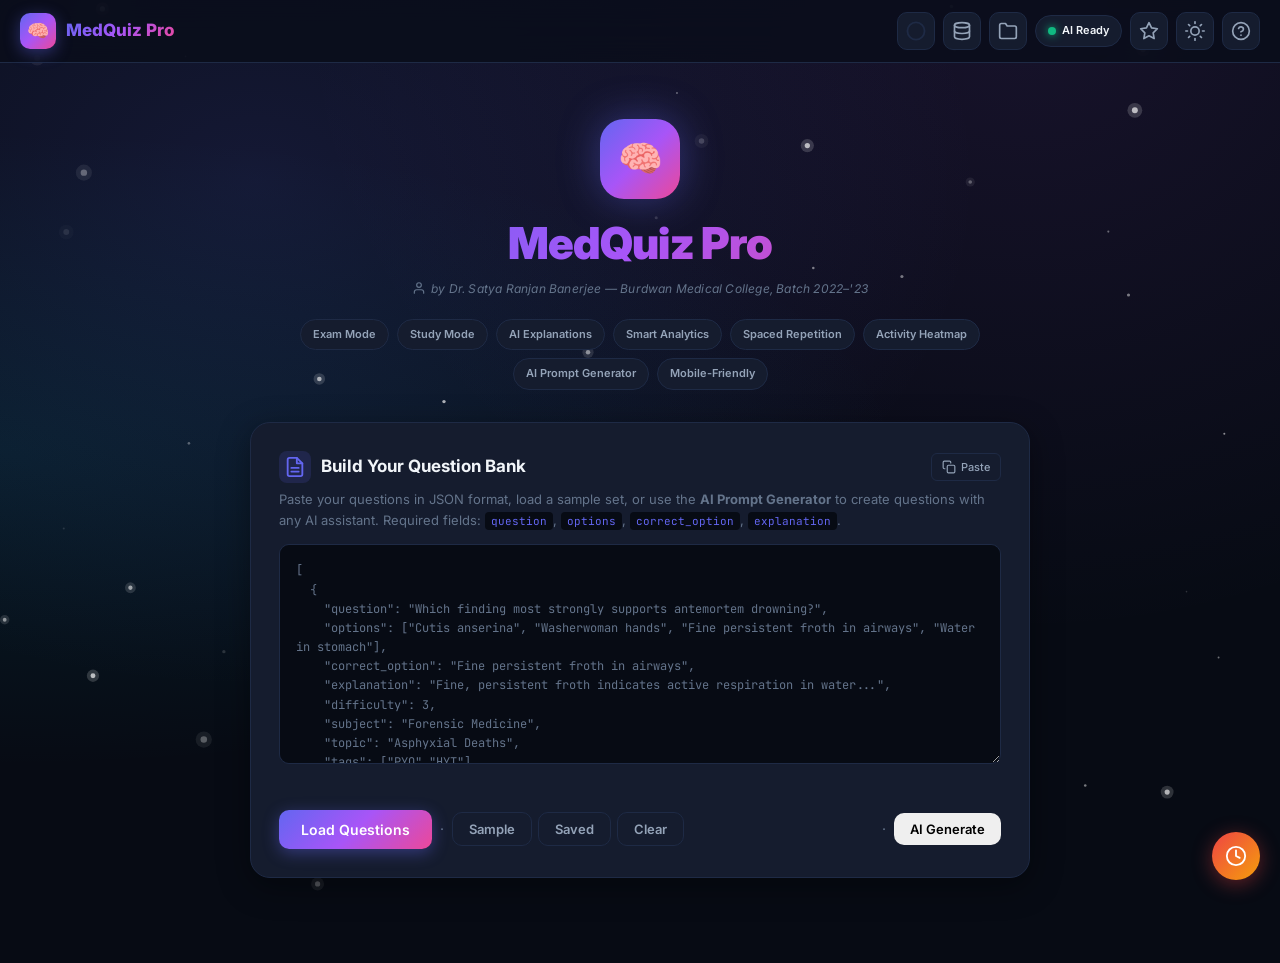
==== commit a60a3466: "Update index.html" ====
--- a/index.html
+++ b/index.html
@@ -447,10 +447,12 @@
 
     /* ── Quiz Config Reveal ── */
     .quiz-config-section {
-      max-height: 0; opacity: 0; overflow: hidden;
-      transition: max-height 0.6s cubic-bezier(0.16,1,0.3,1), opacity 0.45s ease;
-    }
-    .quiz-config-section.revealed { max-height: 4000px; opacity: 1; overflow: visible; }
+      display: none;
+    }
+    .quiz-config-section.revealed {
+      display: block;
+      animation: slideUp 0.5s cubic-bezier(0.16,1,0.3,1) forwards;
+    }
 
     /* ── Shuffle Toggle ── */
     .settings-row {
@@ -1001,7 +1003,7 @@
           </div>
           <div style="margin-bottom:14px;">
             <span class="section-label">Extra Instructions <span class="optional-tag">(optional)</span></span>
-            <input type="text" id="aiExtraInstructions" placeholder="e.g., focus on clinical vignettes..." class="custom-number-input">
+            <input type="text" id="aiExtraInstructions" placeholder="e.g., focus on clinical vignettes, include image-based questions..." class="custom-number-input">
           </div>
           <div style="display:flex;gap:8px;margin-bottom:14px;flex-wrap:wrap;">
             <button class="btn btn-accent btn-sm" onclick="generateAIPrompt()" style="padding:10px 18px;font-weight:600;">Generate Prompt</button>
@@ -1122,8 +1124,8 @@
         </div>
         <div style="display:flex;gap:10px;justify-content:center; align-items:center; margin-top:24px;">
           <input type="number" id="dailyGoalInput" min="1" max="500" value="100" class="custom-number-input" style="width: 100px; text-align:center; font-weight: 600;">
-          <button class="btn btn-primary btn-sm" onclick="setDailyGoal()">Update Goal</button>
-          <button class="btn btn-ghost btn-sm" onclick="confirmResetDailyGoal()" title="Reset today's count">Reset Progress</button>
+          <button class="btn btn-primary btn-sm" onclick="if(typeof setDailyGoal === 'function') setDailyGoal();">Update Goal</button>
+          <button class="btn btn-ghost btn-sm" onclick="if(typeof confirmResetDailyGoal === 'function') confirmResetDailyGoal();" title="Reset today's count">Reset Progress</button>
         </div>
       </div>
       <div class="modal-actions">
@@ -1143,7 +1145,7 @@
       <div class="modal-body" style="text-align:left">
         <div class="api-config-field">
           <label for="providerSelect">AI Provider</label>
-          <select id="providerSelect" onchange="onProviderChange()" class="custom-number-input" style="padding: 8px 12px; cursor: pointer;">
+          <select id="providerSelect" onchange="if(typeof onProviderChange==='function') onProviderChange()" class="custom-number-input" style="padding: 8px 12px; cursor: pointer;">
             <option value="pollinations">Pollinations AI — FREE, No Key Needed</option>
             <option value="gemini">Google Gemini (Requires API Key)</option>
           </select>
@@ -1176,7 +1178,7 @@
       </div>
       <div class="modal-actions">
         <button class="btn btn-ghost" onclick="closeModal('aiConfigModal')">Cancel</button>
-        <button class="btn btn-ai" onclick="saveAIConfig()">Save Settings</button>
+        <button class="btn btn-ai" onclick="if(typeof saveAIConfig==='function') saveAIConfig()">Save Settings</button>
       </div>
     </div>
   </div>
@@ -1235,7 +1237,7 @@
     </div>
   </div>
 
-  <button class="pomodoro-toggle" id="pomodoroToggle" onclick="togglePomodoroWidget()" title="Focus Timer" aria-label="Pomodoro Focus Timer">
+  <button class="pomodoro-toggle" id="pomodoroToggle" onclick="if(typeof togglePomodoroWidget==='function') togglePomodoroWidget()" title="Focus Timer" aria-label="Pomodoro Focus Timer">
     <svg viewBox="0 0 24 24" width="22" height="22" fill="none" stroke="currentColor" stroke-width="2" stroke-linecap="round" stroke-linejoin="round">
       <circle cx="12" cy="12" r="10"/>
       <polyline points="12 6 12 12 16 14"/>
@@ -1245,14 +1247,14 @@
     <div class="pomodoro-body">
       <div class="pomo-header">
         <span class="pomo-label" id="pomoLabel">FOCUS</span>
-        <button class="btn btn-ghost btn-xs" onclick="togglePomodoroWidget()" style="padding:4px 8px">&times;</button>
+        <button class="btn btn-ghost btn-xs" onclick="if(typeof togglePomodoroWidget==='function') togglePomodoroWidget()" style="padding:4px 8px">&times;</button>
       </div>
       <div class="pomo-time" id="pomoTime">25:00</div>
       <div class="pomo-actions">
-        <button class="btn btn-green btn-xs" id="pomoStartBtn" onclick="startPomodoro()">Start</button>
-        <button class="btn btn-ghost btn-xs" onclick="resetPomodoro()">Reset</button>
-        <button class="btn btn-ghost btn-xs" onclick="setPomodoroPreset(25)">25m</button>
-        <button class="btn btn-ghost btn-xs" onclick="setPomodoroPreset(50)">50m</button>
+        <button class="btn btn-green btn-xs" id="pomoStartBtn" onclick="if(typeof startPomodoro==='function') startPomodoro()">Start</button>
+        <button class="btn btn-ghost btn-xs" onclick="if(typeof resetPomodoro==='function') resetPomodoro()">Reset</button>
+        <button class="btn btn-ghost btn-xs" onclick="if(typeof setPomodoroPreset==='function') setPomodoroPreset(25)">25m</button>
+        <button class="btn btn-ghost btn-xs" onclick="if(typeof setPomodoroPreset==='function') setPomodoroPreset(50)">50m</button>
       </div>
     </div>
   </div>
@@ -1262,6 +1264,7 @@
   <script>
     'use strict';
 
+    // ── Modal System ──
     var _openModalCount = 0;
     function openModal(id) {
       var overlay = document.getElementById(id);
@@ -1281,7 +1284,6 @@
       _openModalCount = Math.max(0, _openModalCount - 1);
       if (_openModalCount === 0) document.body.style.overflow = '';
     }
-
     document.addEventListener('keydown', function(e) {
       if (e.key === 'Escape') {
         var activeModals = document.querySelectorAll('.modal-overlay.active');
@@ -1289,6 +1291,7 @@
       }
     });
 
+    // ── Custom Confirm ──
     function showConfirm(message, onConfirm, title) {
       var msgEl   = document.getElementById('confirmModalMessage');
       var titleEl = document.getElementById('confirmModalTitle');
@@ -1303,7 +1306,6 @@
       });
       openModal('confirmModal');
     }
-
     function confirmClearInput() {
       var textarea = document.getElementById('jsonInput');
       if (!textarea || !textarea.value.trim()) { showToast('Input is already empty.'); return; }
@@ -1325,6 +1327,28 @@
           showToast('Input cleared.');
         },
         'Clear All Questions?'
+      );
+    }
+    function confirmResetDailyGoal() {
+      showConfirm(
+        'Reset today\'s progress to 0? Your session count will be permanently cleared.',
+        function() {
+          var today = new Date().toISOString().slice(0, 10);
+          localStorage.setItem('medquiz_daily_count', '0');
+          localStorage.setItem('medquiz_daily_date',  new Date().toDateString());
+          if (typeof openDB === 'function') {
+            openDB().then(function(db) {
+              var tx    = db.transaction('milestones', 'readwrite');
+              var store = tx.objectStore('milestones');
+              store.put({ date: today, answered: 0 });
+              tx.oncomplete = function() {
+                if (typeof updateMilestoneBar === 'function') updateMilestoneBar();
+                showToast('Daily progress reset to zero.');
+              };
+            }).catch(function() { showToast('Daily progress reset.'); });
+          } else { showToast('Daily progress reset.'); }
+        },
+        'Reset Daily Progress?'
       );
     }
 
@@ -1371,14 +1395,70 @@
       if (btn) btn.classList.toggle('visible', scrollY > 400);
     });
     function scrollToTop() { window.scrollTo({ top: 0, behavior: 'smooth' }); }
+    
     function revealQuizConfig() {
       var s = document.getElementById('quizConfigSection');
       if (!s) return;
       s.style.display = ''; s.style.removeProperty('display');
-      requestAnimationFrame(function() { s.classList.add('revealed'); setTimeout(function() { s.scrollIntoView({ behavior: 'smooth', block: 'start' }); }, 120); });
+      requestAnimationFrame(function() { 
+        s.classList.add('revealed'); 
+        setTimeout(function() { s.scrollIntoView({ behavior: 'smooth', block: 'start' }); }, 120); 
+      });
     }
     function hideQuizConfig() { var s = document.getElementById('quizConfigSection'); if (s) s.classList.remove('revealed'); }
 
+    // ── Events ──
+    document.addEventListener('quizParsed', function(e) {
+      var detail    = (e && e.detail) ? e.detail : {};
+      var count     = detail.count     || 0;
+      var questions = detail.questions || [];
+
+      var parseStatus = document.getElementById('parseStatus');
+      if (parseStatus) {
+        var svgCheck = '<span class="status-check-svg"><svg viewBox="0 0 24 24" width="18" height="18" fill="none" stroke="#22c55e" stroke-width="2.5" stroke-linecap="round" stroke-linejoin="round"><circle class="check-circle" cx="12" cy="12" r="9"/><polyline class="check-mark" points="7 12.5 10.5 16 17 9"/></svg></span>';
+        parseStatus.innerHTML = svgCheck + ' <span style="color:var(--text-primary);font-weight:600;">' + count + ' question' + (count !== 1 ? 's' : '') + ' loaded successfully</span>';
+      }
+
+      if (questions.length > 0) updateDifficultyMeter(questions);
+      revealQuizConfig();
+      resetLoadButton(true);
+    });
+
+    document.addEventListener('quizParseError', function() { resetLoadButton(false); });
+
+    function updateDifficultyMeter(questions) {
+      var wrap  = document.getElementById('difficultyMeterWrap');
+      var fill  = document.getElementById('difficultyFill');
+      var badge = document.getElementById('difficultyBadge');
+      var label = document.getElementById('difficultyBadgeText');
+      if (!wrap || !fill || !badge || !label) return;
+      var total = 0, count = 0;
+      questions.forEach(function(q) {
+        var d = parseFloat(q.difficulty);
+        if (!isNaN(d) && d >= 1 && d <= 5) { total += d; count++; }
+      });
+      if (count === 0) { wrap.style.display = 'none'; return; }
+      var avg  = total / count;
+      wrap.style.display = 'block';
+      var pct  = ((avg - 1) / 4) * 100;
+      var tier, tierLabel, colorHex;
+      if (avg < 2.4)      { tier = 'easy';   tierLabel = 'Easy';      colorHex = '#22c55e'; }
+      else if (avg < 3.7) { tier = 'medium'; tierLabel = 'Moderate';  colorHex = '#f59e0b'; }
+      else                { tier = 'hard';   tierLabel = 'Difficult'; colorHex = '#ef4444'; }
+      fill.style.width = '0%'; fill.style.background = colorHex;
+      setTimeout(function() { fill.style.width = pct + '%'; }, 80);
+      badge.className   = 'difficulty-badge ' + tier;
+      label.textContent = tierLabel + ' (' + avg.toFixed(1) + '/5)';
+    }
+
+    // ── Shuffle Toggles ──
+    window._shuffleQuestions = false;
+    window._shuffleOptions   = false;
+    window._questionTarget   = null;
+    function onShuffleToggle() { window._shuffleQuestions = document.getElementById('shuffleQuestionsToggle').checked; showToast(window._shuffleQuestions ? 'Questions will be shuffled each session.' : 'Question order preserved.'); }
+    function onShuffleOptionsToggle() { window._shuffleOptions = document.getElementById('shuffleOptionsToggle').checked; showToast(window._shuffleOptions ? 'Answer options will be randomised.' : 'Option order preserved.'); }
+
+    // ── How-to Guide ──
     function toggleHowToGuide() {
       var btn = document.getElementById('howToToggleBtn'), content = document.getElementById('howToGuideContent');
       if (!btn || !content) return;
@@ -1386,6 +1466,7 @@
       else { content.classList.add('open'); btn.classList.add('open'); btn.setAttribute('aria-expanded', 'true'); }
     }
 
+    // ── Subjects & AI Prompts ──
     var _subjectChipsBuilt = false;
     var allSubjects = ['Anatomy','Physiology','Biochemistry','Pathology','Pharmacology','Microbiology','Forensic Medicine','Community Medicine','General Medicine','General Surgery','Obstetrics & Gynaecology','Paediatrics','Ophthalmology','ENT','Orthopaedics','Dermatology','Psychiatry','Radiology','Anaesthesiology'];
     function buildSubjectChips() {
@@ -1394,9 +1475,7 @@
       if (!container) return;
       container.innerHTML = '';
       allSubjects.forEach(function(subj) {
-        var chip = document.createElement('span');
-        chip.className = 'subject-chip'; chip.textContent = subj;
-        chip.setAttribute('role', 'button'); chip.setAttribute('tabindex', '0'); chip.setAttribute('aria-pressed', 'false');
+        var chip = document.createElement('span'); chip.className = 'subject-chip'; chip.textContent = subj; chip.setAttribute('role', 'button'); chip.setAttribute('tabindex', '0'); chip.setAttribute('aria-pressed', 'false');
         chip.onclick = function() { var sel = this.classList.toggle('selected'); this.setAttribute('aria-pressed', sel ? 'true' : 'false'); updateSelectedSubjects(); };
         chip.onkeydown = function(e) { if (e.key === 'Enter' || e.key === ' ') { e.preventDefault(); this.click(); } };
         container.appendChild(chip);
@@ -1419,7 +1498,6 @@
       else { tN.classList.add('active'); tT.classList.remove('active'); cN.classList.add('active'); cT.classList.remove('active'); }
     }
 
-    // ── REWRITTEN AI PROMPT LOGIC FOR MIXED FORMAT ──
     function generateAIPrompt() {
       var selectedSubjects = getSelectedSubjects();
       var topic    = document.getElementById('aiTopic').value.trim();
@@ -1555,27 +1633,100 @@
       toast._timeout = setTimeout(function() { toast.classList.remove('show'); }, 3000);
     }
     
-    // Fallback UI validation logic for JSON (visual glow)
+    // ── JSON Live Validator ──
     var _jsonValidateTimer = null;
     function validateJSONLive() { clearTimeout(_jsonValidateTimer); _jsonValidateTimer = setTimeout(_doValidateJSON, 300); }
     function _doValidateJSON() {
       var textarea = document.getElementById('jsonInput'), textSpan = document.getElementById('jsonValidatorText'), indicator = document.getElementById('jsonValidatorIndicator'), helpBtn = document.getElementById('jsonHelpBtn');
       if (!textarea || !indicator || !textSpan) return;
       var value = textarea.value.trim();
-      if (value.length === 0) { textarea.classList.remove('valid-glow','invalid-glow'); textSpan.textContent = ''; indicator.className = 'json-validator-indicator'; if (helpBtn) helpBtn.classList.remove('visible'); return; }
+      if (value.length === 0) { textarea.classList.remove('valid-glow','invalid-glow'); textSpan.textContent = ''; indicator.className = 'json-validator-indicator'; if (helpBtn) helpBtn.classList.remove('visible'); hideSchemaErrors(); return; }
       try { 
         var parsed = JSON.parse(value); 
         if (!Array.isArray(parsed) || parsed.length === 0) throw new Error("Must be non-empty array");
-        textarea.classList.add('valid-glow'); textarea.classList.remove('invalid-glow');
-        textSpan.textContent = parsed.length + ' question(s) detected — valid';
-        indicator.className = 'json-validator-indicator valid';
-        if (helpBtn) helpBtn.classList.remove('visible');
+        var schemaIssues = [];
+        parsed.forEach(function(q, i) {
+          ['question','options','correct_option','explanation'].forEach(function(f) { if (!q[f]) schemaIssues.push('Q'+(i+1)+': missing "'+f+'"'); });
+          if (q.options && (!Array.isArray(q.options) || q.options.length < 2)) schemaIssues.push('Q'+(i+1)+': "options" must be array > 1');
+          if (q.correct_option && Array.isArray(q.options) && q.options.indexOf(q.correct_option) === -1) schemaIssues.push('Q'+(i+1)+': "correct_option" not in options');
+        });
+        if (schemaIssues.length > 0) {
+          textarea.classList.remove('valid-glow'); textarea.classList.add('invalid-glow');
+          textSpan.textContent = parsed.length + ' question(s) — ' + schemaIssues.length + ' issue(s)';
+          indicator.className = 'json-validator-indicator warning';
+          if (helpBtn) helpBtn.classList.add('visible');
+          showSchemaErrors(schemaIssues);
+        } else {
+          textarea.classList.add('valid-glow'); textarea.classList.remove('invalid-glow');
+          textSpan.textContent = parsed.length + ' question(s) detected — valid';
+          indicator.className = 'json-validator-indicator valid';
+          if (helpBtn) helpBtn.classList.remove('visible');
+          hideSchemaErrors();
+        }
       } catch (e) {
         textarea.classList.remove('valid-glow'); textarea.classList.add('invalid-glow');
         textSpan.textContent = 'Invalid JSON format';
         indicator.className = 'json-validator-indicator invalid';
         if (helpBtn) helpBtn.classList.add('visible');
+        hideSchemaErrors();
       }
+    }
+    function showSchemaErrors(issues) {
+      var container = document.getElementById('schemaErrorList'), list = document.getElementById('schemaErrorItems');
+      if (!container || !list) return;
+      list.innerHTML = '';
+      issues.slice(0, 8).forEach(function(issue) { var li = document.createElement('li'); li.textContent = issue; list.appendChild(li); });
+      if (issues.length > 8) { var li = document.createElement('li'); li.textContent = '… and '+(issues.length-8)+' more'; list.appendChild(li); }
+      container.classList.add('visible');
+    }
+    function hideSchemaErrors() { var c = document.getElementById('schemaErrorList'); if (c) c.classList.remove('visible'); }
+    function toggleJSONHelp() { var p = document.getElementById('jsonHelpPanel'); if (p) { p.classList.toggle('open'); if(p.classList.contains('open')) p.scrollIntoView({behavior:'smooth', block:'nearest'}); } }
+
+    // ── Load Button & Paste ──
+    function handleLoadQuestions(btn) {
+      if (btn.classList.contains('btn-loading')) return;
+      var textarea = document.getElementById('jsonInput');
+      if (!textarea || !textarea.value.trim()) { showToast('Please paste your JSON questions first.'); return; }
+      var originalHTML = btn.innerHTML;
+      btn.classList.add('btn-loading');
+      btn.innerHTML = '<span class="btn-spinner"></span>Loading...';
+      btn.setAttribute('data-original-html', originalHTML);
+      
+      // Wait for next frame so spinner renders, then call parseJSON
+      setTimeout(function() {
+        if (typeof parseJSON === 'function') {
+          parseJSON();
+        } else {
+          resetLoadButton(false);
+          showToast('System not fully loaded yet. Please wait a moment.');
+        }
+      }, 50);
+
+      // Safety fallback
+      setTimeout(function() { var b = document.getElementById('loadQuestionsBtn'); if (b && b.classList.contains('btn-loading')) resetLoadButton(false); }, 5000);
+    }
+
+    function resetLoadButton(success) {
+      var btn = document.getElementById('loadQuestionsBtn');
+      if (!btn) return;
+      btn.classList.remove('btn-loading');
+      if (success) {
+        btn.classList.add('btn-success-state');
+        btn.innerHTML = '<svg viewBox="0 0 24 24" width="15" height="15" fill="none" stroke="currentColor" stroke-width="2.5" stroke-linecap="round" stroke-linejoin="round" style="vertical-align:-2px;margin-right:5px;"><polyline points="20 6 9 17 4 12"/></svg>Questions Loaded';
+        setTimeout(function() { btn.classList.remove('btn-success-state'); btn.innerHTML = btn.getAttribute('data-original-html') || 'Load Questions'; }, 2500);
+      } else {
+        btn.innerHTML = btn.getAttribute('data-original-html') || 'Load Questions';
+      }
+    }
+
+    function pasteFromClipboard() {
+      if (!window.isSecureContext) { showToast('Clipboard requires HTTPS. Please paste manually.'); return; }
+      if (!navigator.clipboard || !navigator.clipboard.readText) { showToast('Clipboard API not supported here. Please paste manually.'); return; }
+      navigator.clipboard.readText().then(function(text) {
+        var ta = document.getElementById('jsonInput');
+        if (ta && text) { ta.value = text; validateJSONLive(); showToast('Pasted from clipboard!'); }
+        else if (!text) showToast('Clipboard is empty.');
+      }).catch(function(err) { showToast('Clipboard read failed. Paste manually.'); });
     }
   </script>
 
--- a/css/style.css
+++ b/css/style.css
@@ -110,7 +110,7 @@
   transform: scale(0.96) !important;
 }
 
-.screen { display: none; min-height: 100vh; animation: fadeIn 0.4s cubic-bezier(0.16,1,0.3,1); }
+.screen { display: none; min-height: 100vh; animation: fadeIn 0.4s cubic-bezier(0.16,1,0.3,1) forwards; }
 .screen.active { display: flex; flex-direction: column; }
 
 @keyframes fadeIn { from { opacity: 0; transform: translateY(8px); } to { opacity: 1; transform: translateY(0); } }
@@ -172,7 +172,7 @@
 
 #homeScreen { align-items: center; padding: 16px 16px 40px; }
 .hero { text-align: center; padding: 40px 16px 32px; max-width: 780px; width: 100%; }
-.hero-badge { display: inline-flex; align-items: center; gap: 6px; padding: 6px 14px; border-radius: 20px; background: rgba(99,102,241,0.1); border: 1px solid rgba(99,102,241,0.3); color: var(--accent); font-size: 12px; font-weight: 600; margin-bottom: 20px; animation: slideUp 0.5s ease; }
+.hero-badge { display: inline-flex; align-items: center; gap: 6px; padding: 6px 14px; border-radius: 20px; background: rgba(99,102,241,0.1); border: 1px solid rgba(99,102,241,0.3); color: var(--accent); font-size: 12px; font-weight: 600; margin-bottom: 20px; animation: slideUp 0.5s ease forwards; }
 .hero-logo { width: 80px; height: 80px; background: var(--gradient-primary); border-radius: 24px; display: flex; align-items: center; justify-content: center; font-size: 36px; margin: 0 auto 20px; box-shadow: var(--shadow-glow); animation: pulseGlow 3s infinite; }
 .hero h1 { font-size: clamp(28px,6vw,44px); font-weight: 900; letter-spacing: -0.02em; margin-bottom: 12px; background: var(--gradient-primary); -webkit-background-clip: text; -webkit-text-fill-color: transparent; background-clip: text; line-height: 1.1; }
 .hero p { color: var(--text-secondary); font-size: clamp(14px,2.5vw,16px); max-width: 560px; margin: 0 auto; }
@@ -243,12 +243,12 @@
 .btn-full { width: 100%; }
 .btn-xs { padding: 5px 10px; font-size: 11px; border-radius: 6px; }
 
-.parse-status { margin-top: 12px; padding: 12px 16px; border-radius: var(--radius-sm); font-size: 13px; display: none; animation: slideUp 0.3s ease; white-space: pre-wrap; }
+.parse-status { margin-top: 12px; padding: 12px 16px; border-radius: var(--radius-sm); font-size: 13px; display: none; animation: slideUp 0.3s ease forwards; white-space: pre-wrap; }
 .parse-status.success { background: rgba(16,185,129,0.1); border: 1px solid rgba(16,185,129,0.3); color: var(--accent-green); }
 .parse-status.error { background: rgba(239,68,68,0.1); border: 1px solid rgba(239,68,68,0.3); color: var(--accent-red); }
 .parse-status.info { background: rgba(59,130,246,0.1); border: 1px solid rgba(59,130,246,0.3); color: var(--accent-blue); }
 
-.q-preview { margin-top: 24px; display: none; animation: slideUp 0.4s ease; }
+.q-preview { margin-top: 24px; display: none; animation: slideUp 0.4s ease forwards; }
 .q-preview h3 { font-size: 14px; color: var(--text-secondary); margin-bottom: 12px; font-weight: 600; }
 .q-chip-list { display: flex; flex-wrap: wrap; gap: 6px; max-height: 140px; overflow-y: auto; margin-bottom: 16px; padding: 10px; background: var(--bg-primary); border-radius: var(--radius-sm); }
 .q-chip { background: var(--bg-card); border: 1px solid var(--border); border-radius: 20px; padding: 5px 12px; font-size: 11px; color: var(--text-secondary); }
@@ -257,8 +257,16 @@
 .stat-item .stat-val { font-size: 22px; font-weight: 800; background: var(--gradient-primary); -webkit-background-clip: text; -webkit-text-fill-color: transparent; background-clip: text; }
 .stat-item .stat-lbl { font-size: 10px; color: var(--text-muted); text-transform: uppercase; letter-spacing: 0.5px; margin-top: 2px; }
 
-/* ── FIX: Removed display: none; from mode-selector ── */
-.mode-selector { margin-top: 24px; animation: slideUp 0.4s ease; }
+/* ── BULLETPROOF QUIZ CONFIG REVEAL ── */
+.quiz-config-section {
+  display: none;
+}
+.quiz-config-section.revealed {
+  display: block;
+  animation: slideUp 0.5s cubic-bezier(0.16,1,0.3,1) forwards;
+}
+
+.mode-selector { margin-top: 24px; animation: slideUp 0.4s ease forwards; }
 .mode-selector h3 { font-size: 16px; font-weight: 700; margin-bottom: 14px; }
 .mode-cards { display: grid; grid-template-columns: repeat(auto-fit, minmax(200px, 1fr)); gap: 12px; }
 .mode-card { 
@@ -274,17 +282,17 @@
 .mode-card .mode-desc { font-size: 11px; color: var(--text-muted); line-height: 1.5; }
 
 .timer-config { margin-top: 20px; padding: 16px; background: var(--bg-primary); border: 1px solid var(--border); border-radius: var(--radius-sm); display: none; }
-.timer-config.show { display: block; animation: slideUp 0.3s; }
+.timer-config.show { display: block; animation: slideUp 0.3s forwards; }
 .timer-config label { font-size: 13px; font-weight: 600; margin-bottom: 8px; display: block; color: var(--text-secondary); }
 .timer-presets { display: flex; gap: 8px; flex-wrap: wrap; margin-bottom: 12px; }
 .timer-preset { padding: 6px 12px; border-radius: 20px; border: 1px solid var(--border); background: var(--bg-card); color: var(--text-secondary); font-size: 12px; font-weight: 600; cursor: pointer; transition: var(--transition); }
 .timer-preset:hover,.timer-preset.active { border-color: var(--accent); color: var(--accent); background: rgba(99,102,241,0.1); }
 .custom-time { display: flex; align-items: center; gap: 10px; flex-wrap: wrap; }
 .custom-time input { width: 90px; padding: 8px 12px; background: var(--bg-card); border: 1px solid var(--border); border-radius: 8px; color: var(--text-primary); font-family: inherit; outline: none; font-size: 14px; transition: var(--transition); }
-.start-section { margin-top: 20px; display: none; animation: slideUp 0.3s; }
+.start-section { margin-top: 20px; display: none; animation: slideUp 0.3s forwards; }
 
 .scoring-config { margin-top: 16px; padding: 14px; background: var(--bg-primary); border: 1px solid var(--border); border-radius: var(--radius-sm); display: none; }
-.scoring-config.show { display: block; animation: slideUp 0.3s; }
+.scoring-config.show { display: block; animation: slideUp 0.3s forwards; }
 .scoring-config label { font-size: 13px; font-weight: 600; color: var(--text-secondary); display: flex; align-items: center; gap: 8px; cursor: pointer; }
 .scoring-config input[type="checkbox"] { accent-color: var(--accent); width: 18px; height: 18px; cursor: pointer; }
 
@@ -293,10 +301,10 @@
 .smart-filter-chip:hover,.smart-filter-chip.active { border-color: var(--accent); color: var(--accent); background: rgba(99,102,241,0.1); transform: translateY(-2px); }
 
 .milestone-bar { margin-top: 16px; padding: 14px; background: var(--bg-primary); border: 1px solid var(--border); border-radius: var(--radius-sm); display: none; }
-.milestone-bar.show { display: block; animation: slideUp 0.3s; }
+.milestone-bar.show { display: block; animation: slideUp 0.3s forwards; }
 .milestone-header { display: flex; justify-content: space-between; align-items: center; margin-bottom: 8px; font-size: 13px; font-weight: 600; }
 .milestone-progress-bg { height: 10px; background: var(--border); border-radius: 5px; overflow: hidden; }
-.milestone-progress-fill { height: 100%; background: var(--gradient-success); border-radius: 5px; transition: width 0.6s ease; animation: fillBar 1s ease; }
+.milestone-progress-fill { height: 100%; background: var(--gradient-success); border-radius: 5px; transition: width 0.6s ease; animation: fillBar 1s ease forwards; }
 
 /* ═══════════════════════════════════════════════
    EXAM, STUDY & RESULTS BODY 
@@ -314,7 +322,7 @@
 .timer-icon { font-size: 14px; }
 .timer-display { font-size: 18px; font-weight: 800; font-family: 'JetBrains Mono', monospace; color: var(--accent); min-width: 66px; letter-spacing: 0.5px; }
 .timer-display.warning { color: var(--accent-yellow); }
-.timer-display.danger { color: var(--accent-red); animation: pulse 1s infinite; }
+.timer-display.danger { color: var(--accent-red); animation: pulse 1s infinite forwards; }
 .timer-pause-btn { background: transparent; border: none; color: var(--text-muted); cursor: pointer; font-size: 14px; padding: 0 4px; transition: var(--transition); }
 .timer-pause-btn:hover { color: var(--accent); }
 
@@ -338,7 +346,7 @@
 .legend-item { display: flex; align-items: center; gap: 10px; font-size: 12px; color: var(--text-muted); }
 .legend-dot { width: 14px; height: 14px; border-radius: 4px; flex-shrink: 0; }
 
-.question-card { background: var(--bg-card); border: 1px solid var(--border); border-radius: var(--radius-lg); padding: 24px; margin-bottom: 16px; box-shadow: var(--shadow-sm); animation: fadeIn 0.4s ease; }
+.question-card { background: var(--bg-card); border: 1px solid var(--border); border-radius: var(--radius-lg); padding: 24px; margin-bottom: 16px; box-shadow: var(--shadow-sm); animation: fadeIn 0.4s ease forwards; }
 .question-image { max-width: 100%; max-height: 300px; border-radius: var(--radius-sm); margin-bottom: 16px; border: 1px solid var(--border); object-fit: contain; display: none; }
 .question-image.show { display: block; }
 .question-meta { display: flex; flex-wrap: wrap; gap: 6px; margin-bottom: 16px; }
@@ -350,7 +358,7 @@
 .question-number { font-size: 12px; color: var(--text-muted); margin-bottom: 10px; font-weight: 700; text-transform: uppercase; letter-spacing: 1px; }
 .question-text { font-size: clamp(15px,2.5vw,18px); font-weight: 500; line-height: 1.7; color: var(--text-primary); margin-bottom: 24px; }
 .options-list { display: flex; flex-direction: column; gap: 10px; }
-.option-item { display: flex; align-items: flex-start; gap: 14px; background: var(--bg-primary); border: 2px solid var(--border); border-radius: var(--radius-sm); padding: 14px 16px; cursor: pointer; transition: var(--transition); position: relative; animation: slideUp 0.3s ease; animation-fill-mode: both; }
+.option-item { display: flex; align-items: flex-start; gap: 14px; background: var(--bg-primary); border: 2px solid var(--border); border-radius: var(--radius-sm); padding: 14px 16px; cursor: pointer; transition: var(--transition); position: relative; animation: slideUp 0.3s ease forwards; animation-fill-mode: both; }
 .option-item:nth-child(1){animation-delay:0.05s;}
 .option-item:nth-child(2){animation-delay:0.1s;}
 .option-item:nth-child(3){animation-delay:0.15s;}
@@ -379,28 +387,28 @@
 
 .nav-toggle-btn { display: none; align-items: center; gap: 6px; padding: 8px 14px; border-radius: var(--radius-sm); border: 1px solid var(--border); background: var(--bg-card); color: var(--text-secondary); cursor: pointer; font-size: 13px; font-weight: 600; font-family: inherit; transition: var(--transition); }
 .mobile-nav-overlay { display: none; position: fixed; inset: 0; background: rgba(0,0,0,0.7); z-index: 200; backdrop-filter: blur(4px); }
-.mobile-nav-overlay.show { display: block; animation: fadeIn 0.2s; }
-.mobile-nav-drawer { position: absolute; right: 0; top: 0; bottom: 0; width: min(320px,85vw); background: var(--bg-secondary); border-left: 1px solid var(--border); padding: 20px; overflow-y: auto; animation: slideUp 0.3s; }
+.mobile-nav-overlay.show { display: block; animation: fadeIn 0.2s forwards; }
+.mobile-nav-drawer { position: absolute; right: 0; top: 0; bottom: 0; width: min(320px,85vw); background: var(--bg-secondary); border-left: 1px solid var(--border); padding: 20px; overflow-y: auto; animation: slideUp 0.3s forwards; }
 
 #studyScreen { flex-direction: column; }
 .study-body { flex: 1; display: flex; flex-direction: column; align-items: center; padding: 20px 16px 40px; }
-.study-card { background: var(--bg-card); border: 1px solid var(--border); border-radius: var(--radius-lg); padding: 28px; width: 100%; max-width: 760px; box-shadow: var(--shadow); animation: fadeIn 0.4s ease; }
-.explanation-box { margin-top: 18px; padding: 18px; background: rgba(99,102,241,0.05); border: 1px solid rgba(99,102,241,0.2); border-left: 4px solid var(--accent); border-radius: var(--radius-sm); display: none; animation: slideUp 0.4s ease; }
+.study-card { background: var(--bg-card); border: 1px solid var(--border); border-radius: var(--radius-lg); padding: 28px; width: 100%; max-width: 760px; box-shadow: var(--shadow); animation: fadeIn 0.4s ease forwards; }
+.explanation-box { margin-top: 18px; padding: 18px; background: rgba(99,102,241,0.05); border: 1px solid rgba(99,102,241,0.2); border-left: 4px solid var(--accent); border-radius: var(--radius-sm); display: none; animation: slideUp 0.4s ease forwards; }
 .explanation-box.show { display: block; }
 .explanation-header { display: flex; align-items: center; justify-content: space-between; margin-bottom: 10px; flex-wrap: wrap; gap: 8px; }
 .explanation-header-left { display: flex; align-items: center; gap: 8px; font-weight: 700; font-size: 13px; color: var(--accent); text-transform: uppercase; letter-spacing: 1px; }
 .explanation-text { font-size: 14px; color: var(--text-secondary); line-height: 1.7; }
-.result-feedback { display: none; align-items: center; gap: 10px; padding: 14px 16px; border-radius: var(--radius-sm); margin-top: 14px; font-weight: 600; font-size: 14px; animation: scaleIn 0.3s; }
+.result-feedback { display: none; align-items: center; gap: 10px; padding: 14px 16px; border-radius: var(--radius-sm); margin-top: 14px; font-weight: 600; font-size: 14px; animation: scaleIn 0.3s forwards; }
 .result-feedback.correct-feedback { background: rgba(16,185,129,0.1); border: 1px solid rgba(16,185,129,0.3); color: var(--accent-green); }
 .result-feedback.wrong-feedback { background: rgba(239,68,68,0.1); border: 1px solid rgba(239,68,68,0.3); color: var(--accent-red); }
 .study-nav { display: flex; gap: 10px; margin-top: 20px; justify-content: space-between; flex-wrap: wrap; width: 100%; max-width: 760px; }
 
 .ai-panel { margin-top: 16px; padding: 18px; background: linear-gradient(135deg, rgba(168,85,247,0.05), rgba(236,72,153,0.05)); border: 1px solid rgba(168,85,247,0.2); border-radius: var(--radius); display: none; }
-.ai-panel.show { display: block; animation: slideUp 0.4s; }
+.ai-panel.show { display: block; animation: slideUp 0.4s forwards; }
 .ai-panel-header { display: flex; align-items: center; gap: 10px; margin-bottom: 12px; font-weight: 700; font-size: 14px; color: var(--accent-purple); }
 .ai-panel-content { font-size: 14px; line-height: 1.7; color: var(--text-secondary); white-space: pre-wrap; }
 .ai-loading { display: flex; align-items: center; gap: 10px; color: var(--text-muted); font-size: 13px; }
-.spinner { width: 16px; height: 16px; border: 2px solid var(--border); border-top-color: var(--accent-purple); border-radius: 50%; animation: spin 0.8s linear infinite; }
+.spinner { width: 16px; height: 16px; border: 2px solid var(--border); border-top-color: var(--accent-purple); border-radius: 50%; animation: spin 0.8s linear infinite forwards; }
 .ai-prompt-chips { display: flex; flex-wrap: wrap; gap: 6px; margin-top: 10px; }
 .ai-prompt-chip { padding: 6px 12px; border-radius: 16px; border: 1px solid rgba(168,85,247,0.3); background: rgba(168,85,247,0.08); color: var(--accent-purple); cursor: pointer; font-size: 11px; font-weight: 600; transition: var(--transition); }
 .ai-prompt-chip:hover { background: rgba(168,85,247,0.2); border-color: var(--accent-purple); }
@@ -428,7 +436,7 @@
 .result-stat-card .stat-name { font-size: 10px; color: var(--text-muted); text-transform: uppercase; letter-spacing: 0.5px; }
 
 .ai-assessment { width: 100%; max-width: 760px; margin-bottom: 24px; padding: 20px; background: linear-gradient(135deg, rgba(168,85,247,0.05), rgba(99,102,241,0.05)); border: 1px solid rgba(168,85,247,0.25); border-radius: var(--radius-lg); display: none; }
-.ai-assessment.show { display: block; animation: slideUp 0.5s; }
+.ai-assessment.show { display: block; animation: slideUp 0.5s forwards; }
 .ai-assessment-header { display: flex; align-items: center; gap: 10px; margin-bottom: 14px; font-weight: 700; font-size: 15px; background: var(--gradient-primary); -webkit-background-clip: text; -webkit-text-fill-color: transparent; background-clip: text; }
 .ai-assessment-content { font-size: 14px; line-height: 1.7; color: var(--text-secondary); white-space: pre-wrap; }
 .results-actions { display: flex; gap: 10px; flex-wrap: wrap; justify-content: center; margin-bottom: 32px; max-width: 760px; width: 100%; }
@@ -437,7 +445,7 @@
 .review-filter { padding: 6px 14px; border-radius: 20px; border: 1px solid var(--border); background: var(--bg-card); color: var(--text-secondary); cursor: pointer; font-size: 12px; font-weight: 600; transition: var(--transition); font-family: inherit; }
 .review-filter:hover,.review-filter.active { border-color: var(--accent); color: var(--accent); background: rgba(99,102,241,0.1); }
 .review-list>h3 { font-size: 17px; font-weight: 700; margin-bottom: 14px; }
-.review-item { background: var(--bg-card); border: 1px solid var(--border); border-radius: var(--radius); padding: 20px; margin-bottom: 14px; position: relative; animation: slideUp 0.3s ease; animation-fill-mode: both; transition: var(--transition); }
+.review-item { background: var(--bg-card); border: 1px solid var(--border); border-radius: var(--radius); padding: 20px; margin-bottom: 14px; position: relative; animation: slideUp 0.3s ease forwards; animation-fill-mode: both; transition: var(--transition); }
 .review-item:hover { box-shadow: var(--shadow-sm); border-color: var(--border-light); }
 .review-item.correct-item { border-left: 4px solid var(--accent-green); }
 .review-item.wrong-item { border-left: 4px solid var(--accent-red); }
@@ -459,7 +467,7 @@
 .review-meta-tags { display: flex; flex-wrap: wrap; gap: 6px; margin-bottom: 12px; }
 .review-actions { display: flex; gap: 8px; margin-top: 12px; flex-wrap: wrap; }
 .review-ai-response { margin-top: 12px; padding: 14px; background: linear-gradient(135deg, rgba(168,85,247,0.05), rgba(236,72,153,0.05)); border: 1px solid rgba(168,85,247,0.2); border-radius: var(--radius-sm); display: none; }
-.review-ai-response.show { display: block; animation: slideUp 0.3s; }
+.review-ai-response.show { display: block; animation: slideUp 0.3s forwards; }
 .review-ai-response-header { display: flex; align-items: center; gap: 6px; font-size: 12px; font-weight: 700; color: var(--accent-purple); margin-bottom: 8px; text-transform: uppercase; letter-spacing: 1px; }
 .review-ai-response-body { font-size: 13px; line-height: 1.6; color: var(--text-secondary); white-space: pre-wrap; }
 
@@ -479,11 +487,11 @@
 .weakness-item { display: flex; align-items: center; gap: 12px; margin-bottom: 10px; padding: 10px 14px; background: var(--bg-primary); border-radius: var(--radius-sm); border: 1px solid var(--border); }
 .weakness-name { flex: 1; font-size: 13px; font-weight: 600; min-width: 80px; }
 .weakness-bar-bg { flex: 2; height: 8px; background: var(--border); border-radius: 4px; overflow: hidden; }
-.weakness-bar-fill { height: 100%; border-radius: 4px; transition: width 0.8s ease; }
+.weakness-bar-fill { height: 100%; border-radius: 4px; transition: width 0.8s ease forwards; }
 .weakness-bar-fill.good { background: var(--accent-green); } .weakness-bar-fill.warn { background: var(--accent-yellow); } .weakness-bar-fill.bad { background: var(--accent-red); }
 .weakness-pct { font-size: 12px; font-weight: 700; min-width: 40px; text-align: right; }
 
-.pomodoro-widget { position: fixed; bottom: 20px; right: 20px; z-index: 300; background: var(--bg-card); border: 1.5px solid var(--border); border-radius: var(--radius-lg); padding: 16px; box-shadow: var(--shadow-lg); display: none; animation: scaleIn 0.3s; min-width: 180px; text-align: center; transition: var(--transition); }
+.pomodoro-widget { position: fixed; bottom: 20px; right: 20px; z-index: 300; background: var(--bg-card); border: 1.5px solid var(--border); border-radius: var(--radius-lg); padding: 16px; box-shadow: var(--shadow-lg); display: none; animation: scaleIn 0.3s forwards; min-width: 180px; text-align: center; transition: var(--transition); }
 .pomodoro-widget.show { display: block; }
 .pomodoro-widget.minimized .pomodoro-body { display: none; }
 .pomodoro-widget .pomo-header { display: flex; align-items: center; justify-content: space-between; gap: 8px; margin-bottom: 8px; }
@@ -502,7 +510,7 @@
 .pomodoro-toggle.hidden { display: none; }
 
 .flashcard-overlay { display: none; position: fixed; inset: 0; background: rgba(7,11,20,0.92); z-index: 600; flex-direction: column; align-items: center; justify-content: center; backdrop-filter: blur(8px); padding: 20px; }
-.flashcard-overlay.show { display: flex; animation: fadeIn 0.3s; }
+.flashcard-overlay.show { display: flex; animation: fadeIn 0.3s forwards; }
 .flashcard { background: var(--bg-card); border: 2px solid var(--border); border-radius: var(--radius-lg); padding: 32px; max-width: 500px; width: 100%; text-align: center; box-shadow: var(--shadow-lg); cursor: pointer; transition: var(--transition); min-height: 200px; display: flex; flex-direction: column; align-items: center; justify-content: center; }
 .flashcard:hover { border-color: var(--accent); box-shadow: var(--shadow-glow); transform: translateY(-4px); }
 .flashcard .fc-front { font-size: 18px; font-weight: 600; line-height: 1.6; }
@@ -514,8 +522,8 @@
 .fc-counter { color: var(--text-muted); font-size: 13px; font-weight: 600; }
 
 .modal-overlay { display: none; position: fixed; inset: 0; background: rgba(0,0,0,0.75); z-index: 999; align-items: center; justify-content: center; padding: 16px; backdrop-filter: blur(6px); }
-.modal-overlay.show { display: flex; animation: fadeIn 0.2s; }
-.modal-box { background: var(--bg-card); border: 1px solid var(--border); border-radius: var(--radius-lg); padding: 28px; max-width: 520px; width: 100%; box-shadow: var(--shadow-lg); animation: scaleIn 0.3s cubic-bezier(0.16,1,0.3,1); max-height: 85vh; overflow-y: auto; }
+.modal-overlay.show { display: flex; animation: fadeIn 0.2s forwards; }
+.modal-box { background: var(--bg-card); border: 1px solid var(--border); border-radius: var(--radius-lg); padding: 28px; max-width: 520px; width: 100%; box-shadow: var(--shadow-lg); animation: scaleIn 0.3s cubic-bezier(0.16,1,0.3,1) forwards; max-height: 85vh; overflow-y: auto; }
 .modal-icon { font-size: 44px; text-align: center; margin-bottom: 14px; }
 .modal-title { font-size: 19px; font-weight: 800; text-align: center; margin-bottom: 8px; }
 .modal-body { font-size: 14px; color: var(--text-secondary); text-align: center; line-height: 1.6; margin-bottom: 20px; }
@@ -528,9 +536,9 @@
 .api-help a { color: var(--accent); text-decoration: none; }
 .api-help a:hover { text-decoration: underline; }
 
-.pause-overlay { display: none; position: fixed; inset: 0; background: rgba(7,11,20,0.95); z-index: 500; flex-direction: column; align-items: center; justify-content: center; backdrop-filter: blur(10px); animation: fadeIn 0.3s; }
+.pause-overlay { display: none; position: fixed; inset: 0; background: rgba(7,11,20,0.95); z-index: 500; flex-direction: column; align-items: center; justify-content: center; backdrop-filter: blur(10px); animation: fadeIn 0.3s forwards; }
 .pause-overlay.show { display: flex; }
-.pause-overlay .pause-icon { font-size: 64px; margin-bottom: 20px; animation: bounce 2s infinite; }
+.pause-overlay .pause-icon { font-size: 64px; margin-bottom: 20px; animation: bounce 2s infinite forwards; }
 .pause-overlay h2 { font-size: 28px; font-weight: 800; margin-bottom: 10px; }
 .pause-overlay p { color: var(--text-secondary); margin-bottom: 24px; }
 
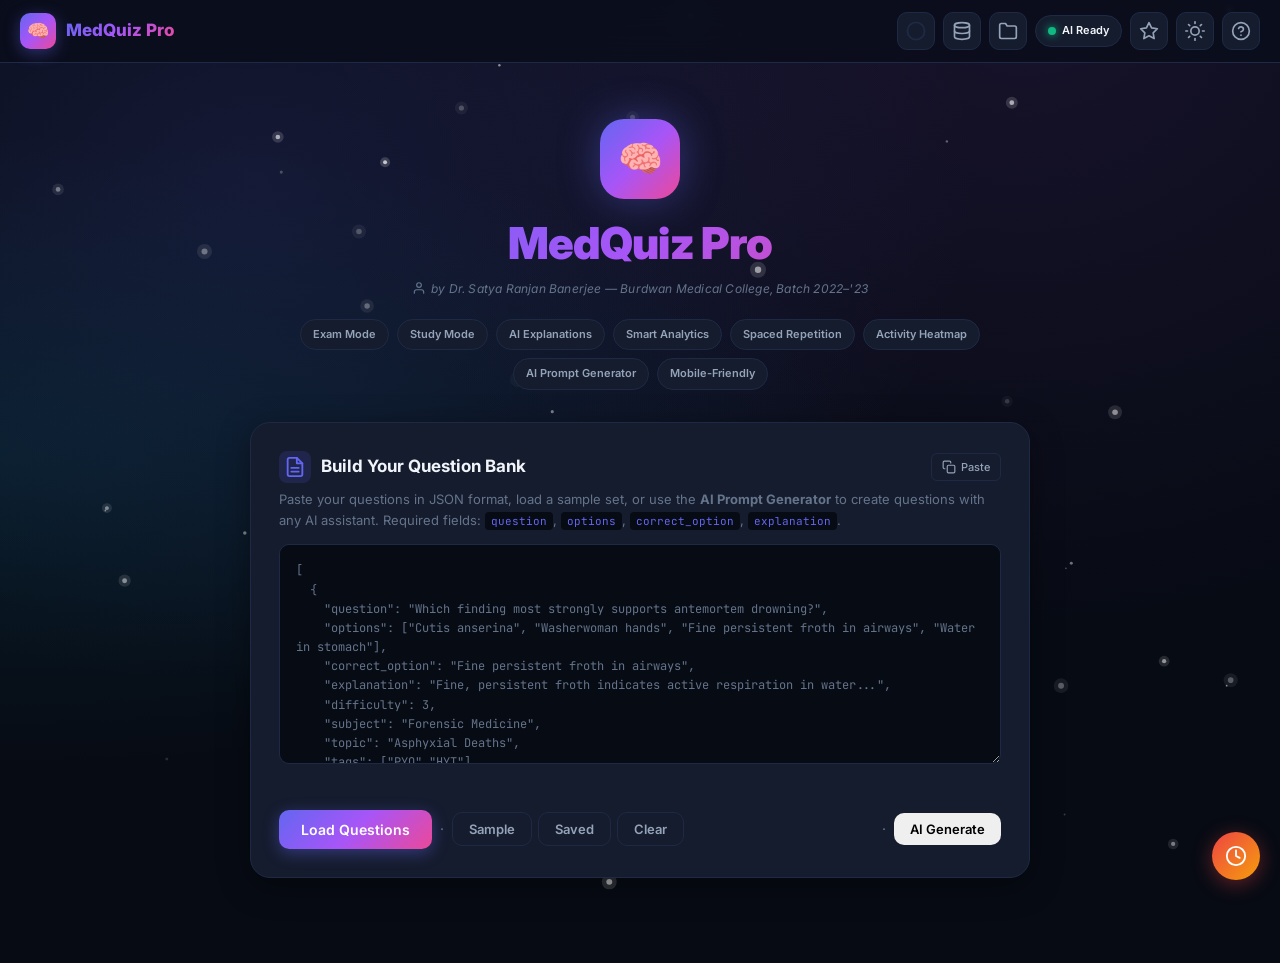
==== commit 1febaaed: "Update index.html" ====
--- a/index.html
+++ b/index.html
@@ -10,6 +10,16 @@
   <meta property="og:description" content="AI-assisted medical quiz platform. Paste questions, track progress, and master your exams.">
   <meta property="og:type" content="website">
   <meta name="twitter:card" content="summary">
+
+  <!-- ── PWA: Standalone App Behaviour (No auto-install prompt) ── -->
+  <link rel="manifest" href="manifest.json">
+  <meta name="apple-mobile-web-app-capable" content="yes">
+  <meta name="mobile-web-app-capable" content="yes">
+  <meta name="apple-mobile-web-app-status-bar-style" content="black-translucent">
+  <meta name="apple-mobile-web-app-title" content="MedQuiz Pro">
+  <meta name="application-name" content="MedQuiz Pro">
+  <link rel="apple-touch-icon" href="icons/icon-192.png">
+
   <title>MedQuiz Pro — Medical MCQ Quiz Platform</title>
 
   <link rel="preconnect" href="https://fonts.googleapis.com">
@@ -27,10 +37,10 @@
     button, .mode-card, .subject-chip, .paste-btn, .how-to-toggle, .nav-icon-btn, .nav-brand {
       transition: all 0.2s cubic-bezier(0.25, 0.8, 0.25, 1);
     }
-    
+
     /* Squish effect on click/tap for tactile feedback */
-    button:active:not(:disabled):not(.btn-loading), 
-    .paste-btn:active, 
+    button:active:not(:disabled):not(.btn-loading),
+    .paste-btn:active,
     .nav-icon-btn:active,
     .nav-brand:active,
     .subject-chip:active {
@@ -42,9 +52,9 @@
     }
 
     /* Smooth focus rings for accessibility and premium input feel */
-    input:focus-visible, 
-    textarea:focus-visible, 
-    select:focus-visible, 
+    input:focus-visible,
+    textarea:focus-visible,
+    select:focus-visible,
     button:focus-visible,
     .subject-chip:focus-visible {
       outline: none;
@@ -77,16 +87,23 @@
     .hero { position: relative; z-index: 1; }
     .hero > * { position: relative; z-index: 1; }
 
+    /* Subtle GPU-accelerated hero parallax (battery-friendly, CSS-only) */
     .hero-logo {
-      animation: heroLogoEntrance 0.8s cubic-bezier(0.16,1,0.3,1) forwards;
+      animation: heroLogoEntrance 0.8s cubic-bezier(0.16,1,0.3,1) forwards,
+                 heroLogoFloat 6s ease-in-out 0.8s infinite;
+      will-change: transform;
     }
     .hero h1 {
       animation: heroTitleEntrance 0.8s cubic-bezier(0.16,1,0.3,1) 0.15s forwards;
       opacity: 0; transform: translateY(16px);
     }
     @keyframes heroLogoEntrance {
-      0%   { transform: scale(0.7); opacity: 0; }
-      100% { transform: scale(1);   opacity: 1; }
+      0%   { transform: scale(0.7) translateY(0); opacity: 0; }
+      100% { transform: scale(1) translateY(0);   opacity: 1; }
+    }
+    @keyframes heroLogoFloat {
+      0%, 100% { transform: scale(1) translateY(0); }
+      50%      { transform: scale(1) translateY(-4px); }
     }
     @keyframes heroTitleEntrance {
       0%   { opacity: 0; transform: translateY(16px); }
@@ -138,6 +155,29 @@
       border-color: #ef4444 !important;
       animation: invalidPulse 2s ease-in-out infinite;
     }
+
+    /* JSON textarea — subtle one-time shimmer on first focus */
+    .json-textarea.first-focus-shimmer {
+      position: relative;
+    }
+    .json-textarea.first-focus-shimmer::after {
+      content: '';
+      position: absolute; top: 0; left: 0; right: 0; bottom: 0;
+      background: linear-gradient(110deg,
+        transparent 30%,
+        rgba(99,102,241,0.08) 50%,
+        transparent 70%);
+      background-size: 200% 100%;
+      pointer-events: none;
+      border-radius: inherit;
+      animation: shimmerSweep 1.4s ease-out forwards;
+    }
+    @keyframes shimmerSweep {
+      0%   { background-position: 200% 0; opacity: 0; }
+      30%  { opacity: 1; }
+      100% { background-position: -100% 0; opacity: 0; }
+    }
+
     .json-validator-indicator {
       display: flex; align-items: center; gap: 6px;
       font-size: 12px; margin-top: 6px; min-height: 20px;
@@ -197,11 +237,22 @@
     .schema-error-list li { margin-bottom: 2px; }
 
     /* ── Mode Cards ── */
-    .mode-card { border-left: 4px solid transparent; cursor: pointer; }
+    .mode-card { border-left: 4px solid transparent; cursor: pointer; position: relative; overflow: hidden; }
     #examModeCard   { border-left-color: #3b82f6; }
     #studyModeCard  { border-left-color: #22c55e; }
     #retakeModeCard { border-left-color: #f59e0b; }
     .mode-card.selected { border-left-width: 5px; background: rgba(99, 102, 241, 0.05); }
+
+    /* iOS-style tap glow on mode cards (mobile-friendly, subtle) */
+    .mode-card::after {
+      content: '';
+      position: absolute; inset: 0;
+      background: radial-gradient(circle at center, rgba(99,102,241,0.18), transparent 70%);
+      opacity: 0; pointer-events: none;
+      transition: opacity 0.5s ease;
+      border-radius: inherit;
+    }
+    .mode-card.tap-glow::after { opacity: 1; }
 
     /* ── Config Divider ── */
     .config-divider {
@@ -327,6 +378,16 @@
       box-shadow: 0 0 0 3px rgba(99,102,241,0.25);
     }
 
+    /* AI prompt textarea — subtle highlight pulse on generation */
+    .custom-number-input.ai-pulse {
+      animation: aiPromptPulse 1.4s cubic-bezier(0.16,1,0.3,1);
+    }
+    @keyframes aiPromptPulse {
+      0%   { box-shadow: 0 0 0 0 rgba(168,85,247,0); border-color: var(--border); }
+      30%  { box-shadow: 0 0 0 4px rgba(168,85,247,0.18); border-color: rgba(168,85,247,0.55); }
+      100% { box-shadow: 0 0 0 0 rgba(168,85,247,0); border-color: var(--border); }
+    }
+
     .section-label {
       display: block; font-size: 11px; font-weight: 700;
       color: var(--text-primary); margin-bottom: 5px;
@@ -351,7 +412,7 @@
       border: 1px solid var(--border); color: var(--text-primary); white-space: nowrap;
     }
 
-    /* ── BUG 4: How to Use — Collapsible ── */
+    /* ── How to Use — Collapsible ── */
     .how-to-toggle {
       display: inline-flex; align-items: center; gap: 6px;
       padding: 8px 14px; font-size: 12px; font-weight: 600;
@@ -378,7 +439,7 @@
       margin-top: 10px; padding-top: 4px;
     }
 
-    /* ── Modals ── */
+    /* ── Modals (Compatibility shim: support both .active AND .show) ── */
     .modal-overlay {
       display: none; position: fixed; top: 0; left: 0;
       width: 100%; height: 100%; z-index: 2000;
@@ -388,7 +449,9 @@
       padding: 16px; box-sizing: border-box;
       opacity: 0; transition: opacity 0.3s ease;
     }
-    .modal-overlay.active { display: flex; opacity: 1; }
+    .modal-overlay.active,
+    .modal-overlay.show { display: flex; opacity: 1; }
+
     .modal-box {
       background: var(--bg-card); border: 1px solid var(--border);
       border-radius: 16px; padding: 24px 22px 18px 22px;
@@ -398,7 +461,9 @@
       transform: translateY(20px) scale(0.98); opacity: 0;
       transition: all 0.4s cubic-bezier(0.16,1,0.3,1);
     }
-    .modal-overlay.active .modal-box { transform: translateY(0) scale(1); opacity: 1; }
+    .modal-overlay.active .modal-box,
+    .modal-overlay.show   .modal-box { transform: translateY(0) scale(1); opacity: 1; }
+
     .modal-icon {
       display: flex; align-items: center; justify-content: center;
       margin: 0 auto 8px auto; width: 44px; height: 44px;
@@ -424,7 +489,8 @@
         padding-bottom: max(18px, env(safe-area-inset-bottom));
         transform: translateY(100%);
       }
-      .modal-overlay.active .modal-box { transform: translateY(0); }
+      .modal-overlay.active .modal-box,
+      .modal-overlay.show   .modal-box { transform: translateY(0); }
     }
 
     /* Confirm Modal */
@@ -446,9 +512,7 @@
     .btn-confirm-danger:hover { background: #dc2626; }
 
     /* ── Quiz Config Reveal ── */
-    .quiz-config-section {
-      display: none;
-    }
+    .quiz-config-section { display: none; }
     .quiz-config-section.revealed {
       display: block;
       animation: slideUp 0.5s cubic-bezier(0.16,1,0.3,1) forwards;
@@ -481,8 +545,6 @@
     }
     .toggle-switch input:checked + .toggle-track { background: var(--accent); }
     .toggle-switch input:checked + .toggle-track::after { transform: translateX(20px); }
-    
-    /* Focus visible for custom toggle */
     .toggle-switch input:focus-visible + .toggle-track { box-shadow: 0 0 0 3px rgba(99,102,241,0.3); }
 
     /* ── Difficulty Meter ── */
@@ -537,8 +599,41 @@
     .pomodoro-toggle { z-index: 950; }
     .pomodoro-widget { z-index: 960; }
 
-    /* ── Toast ── */
-    .toast { z-index: 3000; }
+    /* Pomodoro action button SVGs (overrides script.js text content) */
+    .pomo-actions .btn { display: inline-flex; align-items: center; justify-content: center; gap: 4px; }
+    .pomo-actions .btn svg { width: 12px; height: 12px; flex-shrink: 0; }
+
+    /* ── Toast — Premium feel ── */
+    .toast {
+      z-index: 3000;
+      backdrop-filter: blur(14px);
+      -webkit-backdrop-filter: blur(14px);
+      background: rgba(21, 28, 46, 0.92) !important;
+      border: 1px solid rgba(99, 102, 241, 0.25) !important;
+      box-shadow: 0 8px 32px rgba(0, 0, 0, 0.4),
+                  0 0 0 1px rgba(255, 255, 255, 0.04) inset !important;
+      transition: opacity 0.35s cubic-bezier(0.16,1,0.3,1),
+                  transform 0.45s cubic-bezier(0.16,1,0.3,1) !important;
+      display: inline-flex !important;
+      align-items: center; gap: 8px;
+    }
+    [data-theme="light"] .toast {
+      background: rgba(255, 255, 255, 0.95) !important;
+      border-color: rgba(99, 102, 241, 0.2) !important;
+      color: var(--text-primary) !important;
+    }
+    .toast.toast-success { border-color: rgba(34, 197, 94, 0.4) !important; }
+    .toast.toast-warning { border-color: rgba(245, 158, 11, 0.4) !important; }
+    .toast.toast-error   { border-color: rgba(239, 68, 68, 0.4) !important; }
+    .toast.toast-info    { border-color: rgba(99, 102, 241, 0.35) !important; }
+    .toast .toast-icon-svg {
+      width: 16px; height: 16px; flex-shrink: 0;
+      display: inline-flex; align-items: center; justify-content: center;
+    }
+    .toast.toast-success .toast-icon-svg { color: #22c55e; }
+    .toast.toast-warning .toast-icon-svg { color: #f59e0b; }
+    .toast.toast-error   .toast-icon-svg { color: #ef4444; }
+    .toast.toast-info    .toast-icon-svg { color: #6366f1; }
 
     /* ── Skip Link ── */
     .skip-link {
@@ -548,6 +643,17 @@
       text-decoration: none; transition: top 0.2s; z-index: 9999;
     }
     .skip-link:focus { top: 0; }
+
+    /* ── Mobile Nav Drawer — Smooth slide-in from right (BUG #7 fix) ── */
+    .mobile-nav-drawer {
+      animation: slideInRight 0.42s cubic-bezier(0.22, 1, 0.36, 1) !important;
+      will-change: transform;
+    }
+    @keyframes slideInRight {
+      0%   { transform: translateX(100%); opacity: 0.4; }
+      60%  { opacity: 1; }
+      100% { transform: translateX(0);    opacity: 1; }
+    }
   </style>
 </head>
 <body>
@@ -567,7 +673,7 @@
           <circle id="navGoalRing" cx="18" cy="18" r="14" fill="none" stroke="var(--accent-red)" stroke-width="3" stroke-dasharray="87.96" stroke-dashoffset="87.96" stroke-linecap="round" style="transition: stroke-dashoffset 0.8s cubic-bezier(0.16,1,0.3,1), stroke 0.8s ease; transform: rotate(-90deg); transform-origin: 50% 50%;"></circle>
         </svg>
       </button>
-      
+
       <button class="nav-icon-btn" onclick="openModal('bankModal')" title="Question Bank" aria-label="Question Bank">
         <svg viewBox="0 0 24 24" width="20" height="20" fill="none" stroke="currentColor" stroke-width="2" stroke-linecap="round" stroke-linejoin="round">
           <ellipse cx="12" cy="5" rx="9" ry="3"/>
@@ -681,7 +787,7 @@
         aria-label="JSON question input"
       ></textarea>
 
-      <div class="json-validator-indicator" id="jsonValidatorIndicator">
+      <div class="json-validator-indicator" id="jsonValidatorIndicator" aria-live="polite">
         <span id="jsonValidatorText"></span>
         <button class="json-help-btn" id="jsonHelpBtn" onclick="toggleJSONHelp()" title="JSON formatting help" aria-label="JSON help">?</button>
       </div>
@@ -733,7 +839,7 @@
         <button class="smart-filter-chip" data-tag="ALL" onclick="resetSmartFilters()">All</button>
       </div>
 
-      <div class="parse-status" id="parseStatus"></div>
+      <div class="parse-status" id="parseStatus" aria-live="polite"></div>
 
       <div class="q-preview" id="qPreview">
         <h3 id="qPreviewTitle"></h3>
@@ -784,11 +890,11 @@
         <div class="timer-config" id="timerConfig">
           <label>Exam Timer</label>
           <div class="timer-presets">
-            <button class="timer-preset" onclick="setTimerPreset(0)">No Limit</button>
-            <button class="timer-preset" onclick="setTimerPreset(30)">30s/Q</button>
-            <button class="timer-preset" onclick="setTimerPreset(60)">1 min/Q</button>
-            <button class="timer-preset active" onclick="setTimerPreset(90)">1.5 min/Q</button>
-            <button class="timer-preset" onclick="setTimerPreset(120)">2 min/Q</button>
+            <button class="timer-preset" onclick="setTimerPreset(event, 0)">No Limit</button>
+            <button class="timer-preset" onclick="setTimerPreset(event, 30)">30s/Q</button>
+            <button class="timer-preset" onclick="setTimerPreset(event, 60)">1 min/Q</button>
+            <button class="timer-preset active" onclick="setTimerPreset(event, 90)">1.5 min/Q</button>
+            <button class="timer-preset" onclick="setTimerPreset(event, 120)">2 min/Q</button>
           </div>
           <div class="custom-time">
             <input type="number" id="customMinutes" min="0" placeholder="Custom (min)" class="custom-number-input" style="width: auto;">
@@ -874,7 +980,11 @@
           <button class="btn btn-primary btn-lg btn-full" onclick="startQuiz()">Start Quiz</button>
         </div>
 
-      </div></div></div><button class="back-to-top" id="backToTopBtn" onclick="scrollToTop()" title="Back to top" aria-label="Back to top">
+      </div>
+    </div>
+  </div>
+
+  <button class="back-to-top" id="backToTopBtn" onclick="scrollToTop()" title="Back to top" aria-label="Back to top">
     <svg viewBox="0 0 24 24" width="20" height="20" fill="none" stroke="currentColor" stroke-width="2.5" stroke-linecap="round" stroke-linejoin="round">
       <polyline points="18 15 12 9 6 15"/>
     </svg>
@@ -977,7 +1087,7 @@
               <span class="section-label">Number of Questions</span>
               <input type="number" id="aiNumQuestions" value="10" min="1" max="999" class="custom-number-input" placeholder="e.g. 10">
             </div>
-            
+
             <div style="flex:1.5;min-width:140px;">
               <span class="section-label">Question Format</span>
               <select id="aiFormatTopic" class="custom-number-input" style="cursor:pointer; appearance:auto;">
@@ -1026,7 +1136,7 @@
               <span class="section-label">Number of Questions</span>
               <input type="number" id="aiNotesNumQuestions" value="10" min="1" max="999" class="custom-number-input" placeholder="e.g. 10">
             </div>
-            
+
             <div style="flex:1.5;min-width:140px;">
               <span class="section-label">Question Format</span>
               <select id="aiFormatNotes" class="custom-number-input" style="cursor:pointer; appearance:auto;">
@@ -1101,7 +1211,8 @@
           </div>
         </div>
 
-      </div><div class="modal-actions">
+      </div>
+      <div class="modal-actions">
         <button class="btn btn-ghost" onclick="closeModal('aiPromptModal')">Close</button>
       </div>
     </div>
@@ -1247,12 +1358,28 @@
     <div class="pomodoro-body">
       <div class="pomo-header">
         <span class="pomo-label" id="pomoLabel">FOCUS</span>
-        <button class="btn btn-ghost btn-xs" onclick="if(typeof togglePomodoroWidget==='function') togglePomodoroWidget()" style="padding:4px 8px">&times;</button>
+        <button class="btn btn-ghost btn-xs" onclick="if(typeof togglePomodoroWidget==='function') togglePomodoroWidget()" style="padding:4px 8px" aria-label="Close pomodoro">
+          <svg viewBox="0 0 24 24" width="12" height="12" fill="none" stroke="currentColor" stroke-width="2.5" stroke-linecap="round" stroke-linejoin="round">
+            <line x1="18" y1="6" x2="6" y2="18"/>
+            <line x1="6" y1="6" x2="18" y2="18"/>
+          </svg>
+        </button>
       </div>
       <div class="pomo-time" id="pomoTime">25:00</div>
       <div class="pomo-actions">
-        <button class="btn btn-green btn-xs" id="pomoStartBtn" onclick="if(typeof startPomodoro==='function') startPomodoro()">Start</button>
-        <button class="btn btn-ghost btn-xs" onclick="if(typeof resetPomodoro==='function') resetPomodoro()">Reset</button>
+        <button class="btn btn-green btn-xs" id="pomoStartBtn" onclick="if(typeof startPomodoro==='function') startPomodoro()" aria-label="Start or pause">
+          <svg viewBox="0 0 24 24" width="12" height="12" fill="currentColor" stroke="currentColor" stroke-width="1" stroke-linecap="round" stroke-linejoin="round">
+            <polygon points="6 4 20 12 6 20 6 4"/>
+          </svg>
+          Start
+        </button>
+        <button class="btn btn-ghost btn-xs" onclick="if(typeof resetPomodoro==='function') resetPomodoro()" aria-label="Reset timer">
+          <svg viewBox="0 0 24 24" width="12" height="12" fill="none" stroke="currentColor" stroke-width="2" stroke-linecap="round" stroke-linejoin="round">
+            <polyline points="1 4 1 10 7 10"/>
+            <path d="M3.51 15a9 9 0 1 0 2.13-9.36L1 10"/>
+          </svg>
+          Reset
+        </button>
         <button class="btn btn-ghost btn-xs" onclick="if(typeof setPomodoroPreset==='function') setPomodoroPreset(25)">25m</button>
         <button class="btn btn-ghost btn-xs" onclick="if(typeof setPomodoroPreset==='function') setPomodoroPreset(50)">50m</button>
       </div>
@@ -1264,41 +1391,106 @@
   <script>
     'use strict';
 
-    // ── Modal System ──
-    var _openModalCount = 0;
+    // ═══════════════════════════════════════════════
+    // SVG ICON LIBRARY (matches website style)
+    // ═══════════════════════════════════════════════
+    const SVG_ICONS = {
+      play:  '<svg class="toast-icon-svg" viewBox="0 0 24 24" fill="currentColor" stroke="currentColor" stroke-width="1" stroke-linecap="round" stroke-linejoin="round"><polygon points="6 4 20 12 6 20 6 4"/></svg>',
+      pause: '<svg class="toast-icon-svg" viewBox="0 0 24 24" fill="currentColor" stroke="currentColor" stroke-width="1" stroke-linecap="round" stroke-linejoin="round"><rect x="6" y="4" width="4" height="16" rx="1"/><rect x="14" y="4" width="4" height="16" rx="1"/></svg>',
+      success: '<svg class="toast-icon-svg" viewBox="0 0 24 24" fill="none" stroke="currentColor" stroke-width="2.5" stroke-linecap="round" stroke-linejoin="round"><circle cx="12" cy="12" r="10"/><polyline points="8 12.5 11 15.5 16 9.5"/></svg>',
+      warning: '<svg class="toast-icon-svg" viewBox="0 0 24 24" fill="none" stroke="currentColor" stroke-width="2.5" stroke-linecap="round" stroke-linejoin="round"><path d="M10.29 3.86L1.82 18a2 2 0 0 0 1.71 3h16.94a2 2 0 0 0 1.71-3L13.71 3.86a2 2 0 0 0-3.42 0z"/><line x1="12" y1="9" x2="12" y2="13"/><line x1="12" y1="17" x2="12.01" y2="17"/></svg>',
+      error:   '<svg class="toast-icon-svg" viewBox="0 0 24 24" fill="none" stroke="currentColor" stroke-width="2.5" stroke-linecap="round" stroke-linejoin="round"><circle cx="12" cy="12" r="10"/><line x1="15" y1="9" x2="9" y2="15"/><line x1="9" y1="9" x2="15" y2="15"/></svg>',
+      info:    '<svg class="toast-icon-svg" viewBox="0 0 24 24" fill="none" stroke="currentColor" stroke-width="2.5" stroke-linecap="round" stroke-linejoin="round"><circle cx="12" cy="12" r="10"/><line x1="12" y1="16" x2="12" y2="12"/><line x1="12" y1="8" x2="12.01" y2="8"/></svg>',
+      sun: '<svg id="themeIconSvg" viewBox="0 0 24 24" width="20" height="20" fill="none" stroke="currentColor" stroke-width="2" stroke-linecap="round" stroke-linejoin="round"><circle cx="12" cy="12" r="5"/><line x1="12" y1="1" x2="12" y2="3"/><line x1="12" y1="21" x2="12" y2="23"/><line x1="4.22" y1="4.22" x2="5.64" y2="5.64"/><line x1="18.36" y1="18.36" x2="19.78" y2="19.78"/><line x1="1" y1="12" x2="3" y2="12"/><line x1="21" y1="12" x2="23" y2="12"/><line x1="4.22" y1="19.78" x2="5.64" y2="18.36"/><line x1="18.36" y1="5.64" x2="19.78" y2="4.22"/></svg>',
+      moon: '<svg id="themeIconSvg" viewBox="0 0 24 24" width="20" height="20" fill="none" stroke="currentColor" stroke-width="2" stroke-linecap="round" stroke-linejoin="round"><path d="M21 12.79A9 9 0 1 1 11.21 3 7 7 0 0 0 21 12.79z"/></svg>'
+    };
+
+    // ═══════════════════════════════════════════════
+    // MODAL SYSTEM
+    // ═══════════════════════════════════════════════
+    let _openModalCount = 0;
     function openModal(id) {
-      var overlay = document.getElementById(id);
+      const overlay = document.getElementById(id);
       if (!overlay) return;
       _openModalCount++;
       document.body.style.overflow = 'hidden';
+      // Use both classes to be 100% compatible with style.css and inline CSS
       overlay.classList.add('active');
+      overlay.classList.add('show');
       overlay.onclick = function(e) { if (e.target === overlay) closeModal(id); };
-      var focusable = overlay.querySelectorAll('button,[href],input,select,textarea,[tabindex]:not([tabindex="-1"])');
+      const focusable = overlay.querySelectorAll('button,[href],input,select,textarea,[tabindex]:not([tabindex="-1"])');
       if (focusable.length) focusable[0].focus();
     }
     function closeModal(id) {
-      var overlay = document.getElementById(id);
+      const overlay = document.getElementById(id);
       if (!overlay) return;
       overlay.classList.remove('active');
+      overlay.classList.remove('show');
       overlay.onclick = null;
       _openModalCount = Math.max(0, _openModalCount - 1);
       if (_openModalCount === 0) document.body.style.overflow = '';
     }
     document.addEventListener('keydown', function(e) {
       if (e.key === 'Escape') {
-        var activeModals = document.querySelectorAll('.modal-overlay.active');
+        const activeModals = document.querySelectorAll('.modal-overlay.active, .modal-overlay.show');
         if (activeModals.length) closeModal(activeModals[activeModals.length - 1].id);
       }
     });
 
-    // ── Custom Confirm ──
+    // Expose globally for script.js compatibility
+    window.openModal = openModal;
+    window.closeModal = closeModal;
+
+    // ═══════════════════════════════════════════════
+    // PREMIUM TOAST OVERRIDE (BUG #6 — SVG icons, no emoji)
+    // ═══════════════════════════════════════════════
+    // Map common emoji prefixes from script.js to SVG types
+    const EMOJI_TO_TYPE = {
+      '✅':'success','✔':'success','✔️':'success','🎉':'success','🏆':'success','💾':'success','📥':'success','🔄':'info','🔍':'info','📁':'success','🎯':'success','🍅':'info','☕':'info','📊':'info','💡':'info','🤖':'info','📌':'info','📚':'info','⭐':'info','🚩':'warning','⚖️':'info','⏱':'info','⏱️':'info','⏭':'info','🏦':'info','✕':'error','✖':'info','✨':'info','📈':'info','💪':'info','👍':'info','❌':'error','⚠️':'warning','⚠':'warning'
+    };
+
+    function premiumShowToast(msg, dur) {
+      const toast = document.getElementById('toast');
+      if (!toast) return;
+      const text = String(msg || '');
+      // Detect leading emoji and strip it
+      let type = 'info';
+      let cleanText = text;
+      // Try matching first 1-2 chars (some emojis are surrogate pairs)
+      const firstTwo = text.slice(0, 2).trim();
+      const firstOne = text.slice(0, 1);
+      if (EMOJI_TO_TYPE[firstTwo]) {
+        type = EMOJI_TO_TYPE[firstTwo];
+        cleanText = text.slice(2).trim();
+      } else if (EMOJI_TO_TYPE[firstOne]) {
+        type = EMOJI_TO_TYPE[firstOne];
+        cleanText = text.slice(1).trim();
+      }
+      // Remove any leftover leading emoji-like chars (surrogate pairs)
+      cleanText = cleanText.replace(/^[\u{1F300}-\u{1FAFF}\u{2600}-\u{27BF}]+\s*/u, '');
+      // Apply type class
+      toast.classList.remove('toast-success','toast-warning','toast-error','toast-info');
+      toast.classList.add('toast-' + type);
+      const iconSvg = SVG_ICONS[type] || SVG_ICONS.info;
+      toast.innerHTML = iconSvg + '<span>' + cleanText + '</span>';
+      toast.classList.add('show');
+      clearTimeout(toast._timeout);
+      toast._timeout = setTimeout(function() {
+        toast.classList.remove('show');
+      }, dur || 3000);
+    }
+    window.showToast = premiumShowToast;
+
+    // ═══════════════════════════════════════════════
+    // CUSTOM CONFIRM MODAL
+    // ═══════════════════════════════════════════════
     function showConfirm(message, onConfirm, title) {
-      var msgEl   = document.getElementById('confirmModalMessage');
-      var titleEl = document.getElementById('confirmModalTitle');
-      var okBtn   = document.getElementById('confirmOkBtn');
+      const msgEl   = document.getElementById('confirmModalMessage');
+      const titleEl = document.getElementById('confirmModalTitle');
+      const okBtn   = document.getElementById('confirmOkBtn');
       if (titleEl) titleEl.textContent = title || 'Are you sure?';
       if (msgEl)   msgEl.textContent   = message || 'This action cannot be undone.';
-      var newOkBtn = okBtn.cloneNode(true);
+      const newOkBtn = okBtn.cloneNode(true);
       okBtn.parentNode.replaceChild(newOkBtn, okBtn);
       newOkBtn.addEventListener('click', function() {
         closeModal('confirmModal');
@@ -1306,8 +1498,9 @@
       });
       openModal('confirmModal');
     }
+
     function confirmClearInput() {
-      var textarea = document.getElementById('jsonInput');
+      const textarea = document.getElementById('jsonInput');
       if (!textarea || !textarea.value.trim()) { showToast('Input is already empty.'); return; }
       showConfirm(
         'Clear all pasted questions? This cannot be undone.',
@@ -1316,30 +1509,31 @@
           validateJSONLive();
           hideSchemaErrors();
           hideQuizConfig();
-          var ps = document.getElementById('parseStatus');
+          const ps = document.getElementById('parseStatus');
           if (ps) ps.innerHTML = '';
-          var qp = document.getElementById('qPreview');
+          const qp = document.getElementById('qPreview');
           if (qp) qp.style.display = 'none';
-          var sf = document.getElementById('smartFilters');
+          const sf = document.getElementById('smartFilters');
           if (sf) sf.style.display = 'none';
-          var dm = document.getElementById('difficultyMeterWrap');
+          const dm = document.getElementById('difficultyMeterWrap');
           if (dm) dm.style.display = 'none';
           showToast('Input cleared.');
         },
         'Clear All Questions?'
       );
     }
+
     function confirmResetDailyGoal() {
       showConfirm(
         'Reset today\'s progress to 0? Your session count will be permanently cleared.',
         function() {
-          var today = new Date().toISOString().slice(0, 10);
+          const today = new Date().toISOString().slice(0, 10);
           localStorage.setItem('medquiz_daily_count', '0');
           localStorage.setItem('medquiz_daily_date',  new Date().toDateString());
           if (typeof openDB === 'function') {
             openDB().then(function(db) {
-              var tx    = db.transaction('milestones', 'readwrite');
-              var store = tx.objectStore('milestones');
+              const tx    = db.transaction('milestones', 'readwrite');
+              const store = tx.objectStore('milestones');
               store.put({ date: today, answered: 0 });
               tx.oncomplete = function() {
                 if (typeof updateMilestoneBar === 'function') updateMilestoneBar();
@@ -1352,30 +1546,52 @@
       );
     }
 
-    // ── Particles ──
+    // ═══════════════════════════════════════════════
+    // PARTICLE BACKGROUND
+    // ═══════════════════════════════════════════════
     (function() {
-      var canvas = document.getElementById('particlesCanvas');
+      const canvas = document.getElementById('particlesCanvas');
       if (!canvas) return;
-      var ctx = canvas.getContext('2d');
-      var particles = [], animationFrameId = null, w, h;
-      function getParticleCount() { var divisor = window.innerWidth < 600 ? 50 : 28; return Math.min(80, Math.max(15, Math.floor(window.innerWidth / divisor))); }
+      const ctx = canvas.getContext('2d');
+      const particles = [];
+      let animationFrameId = null, w, h;
+
+      function getParticleCount() {
+        const divisor = window.innerWidth < 600 ? 50 : 28;
+        return Math.min(80, Math.max(15, Math.floor(window.innerWidth / divisor)));
+      }
       function resizeCanvas() { w = canvas.width = window.innerWidth; h = canvas.height = window.innerHeight; }
-      function createParticle() { return { x: Math.random()*w, y: Math.random()*h, size: Math.random()*2.5+0.8, speedX: (Math.random()-0.5)*0.4, speedY: -(Math.random()*0.6+0.2), opacity: Math.random()*0.5+0.15, pulse: Math.random()*Math.PI*2 }; }
-      function initParticles() { particles.length = 0; for (var i = 0; i < getParticleCount(); i++) particles.push(createParticle()); }
+      function createParticle() {
+        return {
+          x: Math.random()*w, y: Math.random()*h,
+          size: Math.random()*2.5+0.8,
+          speedX: (Math.random()-0.5)*0.4,
+          speedY: -(Math.random()*0.6+0.2),
+          opacity: Math.random()*0.5+0.15,
+          pulse: Math.random()*Math.PI*2
+        };
+      }
+      function initParticles() {
+        particles.length = 0;
+        for (let i = 0; i < getParticleCount(); i++) particles.push(createParticle());
+      }
       function animate() {
         ctx.clearRect(0, 0, w, h);
-        var isDark = !document.body.classList.contains('light');
-        var col    = isDark ? '255,255,255' : '99,102,241';
-        for (var i = 0; i < particles.length; i++) {
-          var p = particles[i];
+        const isDark = !document.body.classList.contains('light');
+        const col    = isDark ? '255,255,255' : '99,102,241';
+        for (let i = 0; i < particles.length; i++) {
+          const p = particles[i];
           p.x += p.speedX; p.y += p.speedY; p.pulse += 0.02;
-          var alpha = Math.min(0.7, Math.max(0, p.opacity + Math.sin(p.pulse)*0.1));
+          const alpha = Math.min(0.7, Math.max(0, p.opacity + Math.sin(p.pulse)*0.1));
           if (p.y < -10) { p.y = h+10; p.x = Math.random()*w; }
           if (p.x < -10) p.x = w+10;
           if (p.x > w+10) p.x = -10;
           ctx.beginPath(); ctx.arc(p.x, p.y, p.size, 0, Math.PI*2);
           ctx.fillStyle = 'rgba('+col+','+alpha+')'; ctx.fill();
-          if (p.size > 1.8) { ctx.beginPath(); ctx.arc(p.x, p.y, p.size*2.5, 0, Math.PI*2); ctx.fillStyle = 'rgba('+col+','+(alpha*0.25)+')'; ctx.fill(); }
+          if (p.size > 1.8) {
+            ctx.beginPath(); ctx.arc(p.x, p.y, p.size*2.5, 0, Math.PI*2);
+            ctx.fillStyle = 'rgba('+col+','+(alpha*0.25)+')'; ctx.fill();
+          }
         }
         animationFrameId = requestAnimationFrame(animate);
       }
@@ -1386,36 +1602,44 @@
       window.addEventListener('resize', function() { resizeCanvas(); initParticles(); });
     })();
 
-    // ── Scroll & UI Toggles ──
+    // ═══════════════════════════════════════════════
+    // SCROLL & UI HELPERS
+    // ═══════════════════════════════════════════════
     window.addEventListener('scroll', function() {
-      var scrollY = window.scrollY;
-      var navbar  = document.getElementById('mainNavbar');
+      const scrollY = window.scrollY;
+      const navbar  = document.getElementById('mainNavbar');
       if (navbar) navbar.classList.toggle('scrolled', scrollY > 10);
-      var btn = document.getElementById('backToTopBtn');
+      const btn = document.getElementById('backToTopBtn');
       if (btn) btn.classList.toggle('visible', scrollY > 400);
     });
     function scrollToTop() { window.scrollTo({ top: 0, behavior: 'smooth' }); }
-    
+
     function revealQuizConfig() {
-      var s = document.getElementById('quizConfigSection');
+      const s = document.getElementById('quizConfigSection');
       if (!s) return;
-      s.style.display = ''; s.style.removeProperty('display');
-      requestAnimationFrame(function() { 
-        s.classList.add('revealed'); 
-        setTimeout(function() { s.scrollIntoView({ behavior: 'smooth', block: 'start' }); }, 120); 
+      s.style.display = '';
+      s.style.removeProperty('display');
+      requestAnimationFrame(function() {
+        s.classList.add('revealed');
+        setTimeout(function() { s.scrollIntoView({ behavior: 'smooth', block: 'start' }); }, 120);
       });
     }
-    function hideQuizConfig() { var s = document.getElementById('quizConfigSection'); if (s) s.classList.remove('revealed'); }
-
-    // ── Events ──
+    function hideQuizConfig() {
+      const s = document.getElementById('quizConfigSection');
+      if (s) s.classList.remove('revealed');
+    }
+
+    // ═══════════════════════════════════════════════
+    // QUIZ PARSED EVENTS
+    // ═══════════════════════════════════════════════
     document.addEventListener('quizParsed', function(e) {
-      var detail    = (e && e.detail) ? e.detail : {};
-      var count     = detail.count     || 0;
-      var questions = detail.questions || [];
-
-      var parseStatus = document.getElementById('parseStatus');
+      const detail    = (e && e.detail) ? e.detail : {};
+      const count     = detail.count     || 0;
+      const questions = detail.questions || [];
+
+      const parseStatus = document.getElementById('parseStatus');
       if (parseStatus) {
-        var svgCheck = '<span class="status-check-svg"><svg viewBox="0 0 24 24" width="18" height="18" fill="none" stroke="#22c55e" stroke-width="2.5" stroke-linecap="round" stroke-linejoin="round"><circle class="check-circle" cx="12" cy="12" r="9"/><polyline class="check-mark" points="7 12.5 10.5 16 17 9"/></svg></span>';
+        const svgCheck = '<span class="status-check-svg"><svg viewBox="0 0 24 24" width="18" height="18" fill="none" stroke="#22c55e" stroke-width="2.5" stroke-linecap="round" stroke-linejoin="round"><circle class="check-circle" cx="12" cy="12" r="9"/><polyline class="check-mark" points="7 12.5 10.5 16 17 9"/></svg></span>';
         parseStatus.innerHTML = svgCheck + ' <span style="color:var(--text-primary);font-weight:600;">' + count + ' question' + (count !== 1 ? 's' : '') + ' loaded successfully</span>';
       }
 
@@ -1426,95 +1650,168 @@
 
     document.addEventListener('quizParseError', function() { resetLoadButton(false); });
 
+    // ═══════════════════════════════════════════════
+    // DIFFICULTY METER (with counter-up animation)
+    // ═══════════════════════════════════════════════
     function updateDifficultyMeter(questions) {
-      var wrap  = document.getElementById('difficultyMeterWrap');
-      var fill  = document.getElementById('difficultyFill');
-      var badge = document.getElementById('difficultyBadge');
-      var label = document.getElementById('difficultyBadgeText');
+      const wrap  = document.getElementById('difficultyMeterWrap');
+      const fill  = document.getElementById('difficultyFill');
+      const badge = document.getElementById('difficultyBadge');
+      const label = document.getElementById('difficultyBadgeText');
       if (!wrap || !fill || !badge || !label) return;
-      var total = 0, count = 0;
+
+      let total = 0, count = 0;
       questions.forEach(function(q) {
-        var d = parseFloat(q.difficulty);
+        const d = parseFloat(q.difficulty);
         if (!isNaN(d) && d >= 1 && d <= 5) { total += d; count++; }
       });
       if (count === 0) { wrap.style.display = 'none'; return; }
-      var avg  = total / count;
+
+      const avg  = total / count;
       wrap.style.display = 'block';
-      var pct  = ((avg - 1) / 4) * 100;
-      var tier, tierLabel, colorHex;
+      const pct  = ((avg - 1) / 4) * 100;
+      let tier, tierLabel, colorHex;
       if (avg < 2.4)      { tier = 'easy';   tierLabel = 'Easy';      colorHex = '#22c55e'; }
       else if (avg < 3.7) { tier = 'medium'; tierLabel = 'Moderate';  colorHex = '#f59e0b'; }
       else                { tier = 'hard';   tierLabel = 'Difficult'; colorHex = '#ef4444'; }
-      fill.style.width = '0%'; fill.style.background = colorHex;
+
+      fill.style.width = '0%';
+      fill.style.background = colorHex;
       setTimeout(function() { fill.style.width = pct + '%'; }, 80);
-      badge.className   = 'difficulty-badge ' + tier;
-      label.textContent = tierLabel + ' (' + avg.toFixed(1) + '/5)';
-    }
-
-    // ── Shuffle Toggles ──
+      badge.className = 'difficulty-badge ' + tier;
+
+      // Counter-up animation for the average score
+      animateCounterUp(label, 0, avg, 900, function(val) {
+        return tierLabel + ' (' + val.toFixed(1) + '/5)';
+      });
+    }
+
+    function animateCounterUp(el, from, to, duration, formatter) {
+      const start = performance.now();
+      function tick(now) {
+        const elapsed = now - start;
+        const progress = Math.min(1, elapsed / duration);
+        // easeOutCubic
+        const eased = 1 - Math.pow(1 - progress, 3);
+        const value = from + (to - from) * eased;
+        el.textContent = formatter(value);
+        if (progress < 1) requestAnimationFrame(tick);
+        else el.textContent = formatter(to);
+      }
+      requestAnimationFrame(tick);
+    }
+
+    // ═══════════════════════════════════════════════
+    // SHUFFLE TOGGLES
+    // ═══════════════════════════════════════════════
     window._shuffleQuestions = false;
     window._shuffleOptions   = false;
     window._questionTarget   = null;
-    function onShuffleToggle() { window._shuffleQuestions = document.getElementById('shuffleQuestionsToggle').checked; showToast(window._shuffleQuestions ? 'Questions will be shuffled each session.' : 'Question order preserved.'); }
-    function onShuffleOptionsToggle() { window._shuffleOptions = document.getElementById('shuffleOptionsToggle').checked; showToast(window._shuffleOptions ? 'Answer options will be randomised.' : 'Option order preserved.'); }
-
-    // ── How-to Guide ──
+    function onShuffleToggle() {
+      window._shuffleQuestions = document.getElementById('shuffleQuestionsToggle').checked;
+      showToast(window._shuffleQuestions ? 'Questions will be shuffled each session.' : 'Question order preserved.');
+    }
+    function onShuffleOptionsToggle() {
+      window._shuffleOptions = document.getElementById('shuffleOptionsToggle').checked;
+      showToast(window._shuffleOptions ? 'Answer options will be randomised.' : 'Option order preserved.');
+    }
+
+    // ═══════════════════════════════════════════════
+    // HOW-TO GUIDE
+    // ═══════════════════════════════════════════════
     function toggleHowToGuide() {
-      var btn = document.getElementById('howToToggleBtn'), content = document.getElementById('howToGuideContent');
+      const btn = document.getElementById('howToToggleBtn');
+      const content = document.getElementById('howToGuideContent');
       if (!btn || !content) return;
-      if (content.classList.contains('open')) { content.classList.remove('open'); btn.classList.remove('open'); btn.setAttribute('aria-expanded', 'false'); } 
-      else { content.classList.add('open'); btn.classList.add('open'); btn.setAttribute('aria-expanded', 'true'); }
-    }
-
-    // ── Subjects & AI Prompts ──
-    var _subjectChipsBuilt = false;
-    var allSubjects = ['Anatomy','Physiology','Biochemistry','Pathology','Pharmacology','Microbiology','Forensic Medicine','Community Medicine','General Medicine','General Surgery','Obstetrics & Gynaecology','Paediatrics','Ophthalmology','ENT','Orthopaedics','Dermatology','Psychiatry','Radiology','Anaesthesiology'];
+      if (content.classList.contains('open')) {
+        content.classList.remove('open');
+        btn.classList.remove('open');
+        btn.setAttribute('aria-expanded', 'false');
+      } else {
+        content.classList.add('open');
+        btn.classList.add('open');
+        btn.setAttribute('aria-expanded', 'true');
+      }
+    }
+
+    // ═══════════════════════════════════════════════
+    // SUBJECTS & AI PROMPTS
+    // ═══════════════════════════════════════════════
+    let _subjectChipsBuilt = false;
+    const allSubjects = ['Anatomy','Physiology','Biochemistry','Pathology','Pharmacology','Microbiology','Forensic Medicine','Community Medicine','General Medicine','General Surgery','Obstetrics & Gynaecology','Paediatrics','Ophthalmology','ENT','Orthopaedics','Dermatology','Psychiatry','Radiology','Anaesthesiology'];
+
     function buildSubjectChips() {
       if (_subjectChipsBuilt) return;
-      var container = document.getElementById('subjectChips');
+      const container = document.getElementById('subjectChips');
       if (!container) return;
       container.innerHTML = '';
       allSubjects.forEach(function(subj) {
-        var chip = document.createElement('span'); chip.className = 'subject-chip'; chip.textContent = subj; chip.setAttribute('role', 'button'); chip.setAttribute('tabindex', '0'); chip.setAttribute('aria-pressed', 'false');
-        chip.onclick = function() { var sel = this.classList.toggle('selected'); this.setAttribute('aria-pressed', sel ? 'true' : 'false'); updateSelectedSubjects(); };
-        chip.onkeydown = function(e) { if (e.key === 'Enter' || e.key === ' ') { e.preventDefault(); this.click(); } };
+        const chip = document.createElement('span');
+        chip.className = 'subject-chip';
+        chip.textContent = subj;
+        chip.setAttribute('role', 'button');
+        chip.setAttribute('tabindex', '0');
+        chip.setAttribute('aria-pressed', 'false');
+        chip.onclick = function() {
+          const sel = this.classList.toggle('selected');
+          this.setAttribute('aria-pressed', sel ? 'true' : 'false');
+          updateSelectedSubjects();
+        };
+        chip.onkeydown = function(e) {
+          if (e.key === 'Enter' || e.key === ' ') { e.preventDefault(); this.click(); }
+        };
         container.appendChild(chip);
       });
       _subjectChipsBuilt = true;
     }
+
     function updateSelectedSubjects() {
-      var chips = document.querySelectorAll('#subjectChips .subject-chip.selected'), selected = [];
+      const chips = document.querySelectorAll('#subjectChips .subject-chip.selected');
+      const selected = [];
       chips.forEach(function(c) { selected.push(c.textContent); });
-      var hidden = document.getElementById('aiSelectedSubjects');
+      const hidden = document.getElementById('aiSelectedSubjects');
       if (hidden) hidden.value = selected.join(', ');
     }
-    function getSelectedSubjects() { var hidden = document.getElementById('aiSelectedSubjects'); return hidden ? hidden.value : ''; }
+
+    function getSelectedSubjects() {
+      const hidden = document.getElementById('aiSelectedSubjects');
+      return hidden ? hidden.value : '';
+    }
+
     function openAIPromptModal() { buildSubjectChips(); openModal('aiPromptModal'); }
+
     function switchPromptTab(tab) {
-      var tT = document.getElementById('tabTopic'), tN = document.getElementById('tabNotes');
-      var cT = document.getElementById('tabContentTopic'), cN = document.getElementById('tabContentNotes');
+      const tT = document.getElementById('tabTopic');
+      const tN = document.getElementById('tabNotes');
+      const cT = document.getElementById('tabContentTopic');
+      const cN = document.getElementById('tabContentNotes');
       if (!tT || !tN) return;
-      if (tab === 'topic') { tT.classList.add('active'); tN.classList.remove('active'); cT.classList.add('active'); cN.classList.remove('active'); } 
-      else { tN.classList.add('active'); tT.classList.remove('active'); cN.classList.add('active'); cT.classList.remove('active'); }
+      if (tab === 'topic') {
+        tT.classList.add('active'); tN.classList.remove('active');
+        cT.classList.add('active'); cN.classList.remove('active');
+      } else {
+        tN.classList.add('active'); tT.classList.remove('active');
+        cN.classList.add('active'); cT.classList.remove('active');
+      }
     }
 
     function generateAIPrompt() {
-      var selectedSubjects = getSelectedSubjects();
-      var topic    = document.getElementById('aiTopic').value.trim();
-      var numQ     = parseInt(document.getElementById('aiNumQuestions').value);
-      var format   = document.getElementById('aiFormatTopic').value;
-      var standard = document.getElementById('aiStandard').value;
-      var extra    = document.getElementById('aiExtraInstructions').value.trim();
+      const selectedSubjects = getSelectedSubjects();
+      const topic    = document.getElementById('aiTopic').value.trim();
+      const numQ     = parseInt(document.getElementById('aiNumQuestions').value);
+      const format   = document.getElementById('aiFormatTopic').value;
+      const standard = document.getElementById('aiStandard').value;
+      const extra    = document.getElementById('aiExtraInstructions').value.trim();
 
       if (!selectedSubjects && !topic) { showToast('Please select at least one subject or enter a topic.'); return; }
       if (!numQ || numQ < 1) { showToast('Please enter a valid number of questions.'); return; }
 
-      var subjectPart = selectedSubjects ? 'on ' + selectedSubjects : '';
-      var topicPart   = topic ? (selectedSubjects ? ' — specifically "'+topic+'"' : 'on "'+topic+'"') : '';
-
-      var prompt = 'You are an expert medical educator creating exam-standard MCQs for ' + standard + ' aspirants.\n\n';
-      
-      var rules = 'STRICT RULES:\n';
+      const subjectPart = selectedSubjects ? 'on ' + selectedSubjects : '';
+      const topicPart   = topic ? (selectedSubjects ? ' — specifically "'+topic+'"' : 'on "'+topic+'"') : '';
+
+      let prompt = 'You are an expert medical educator creating exam-standard MCQs for ' + standard + ' aspirants.\n\n';
+
+      let rules = 'STRICT RULES:\n';
       rules += '1. Each question must have EXACTLY 4 answer options (no more, no less).\n';
       rules += '2. The explanation must be IN-DEPTH and thorough. Include:\n';
       rules += '   - Why the correct answer is right (mechanism, reasoning)\n';
@@ -1525,14 +1822,14 @@
       if (format === 'standard') {
         prompt += 'Generate ' + numQ + ' theoretical medical MCQ questions ' + subjectPart + topicPart + '.\n\n';
         rules += '4. Ensure all questions are standard text-based clinical vignettes without any images. Leave "image_url" blank ("").\n';
-      } 
+      }
       else if (format === 'image') {
         prompt += 'Generate ' + numQ + ' image-based medical MCQ questions ' + subjectPart + topicPart + '.\n\n';
         rules += '4. YOU MUST USE YOUR WEB BROWSING TOOL. Search Wikimedia Commons for clear medical/radiology/histology images relevant to the topic. Extract the direct raw image URL (.jpg or .png) and place it in "image_url". Build a clinical vignette that strictly requires visual analysis of the image to answer correctly. Verify the URL exists. DO NOT HALLUCINATE URLs.\n';
-      } 
+      }
       else if (format === 'mix') {
-        var imgCount = Math.ceil(numQ * 0.3); // roughly 30% images
-        var theoryCount = numQ - imgCount;
+        const imgCount = Math.ceil(numQ * 0.3);
+        const theoryCount = numQ - imgCount;
         prompt += 'Generate a total of ' + numQ + ' medical MCQ questions ' + subjectPart + topicPart + '. ';
         prompt += 'You MUST provide exactly ' + theoryCount + ' theoretical questions and ' + imgCount + ' image-based questions.\n\n';
         rules += '4. For the ' + imgCount + ' image-based questions, YOU MUST USE YOUR WEB BROWSING TOOL to search Wikimedia Commons for clear medical images. Extract the raw image URL (.jpg or .png), place it in "image_url", and build a vignette around it. DO NOT hallucinate URLs. For the ' + theoryCount + ' theoretical questions, leave "image_url" blank.\n';
@@ -1540,31 +1837,35 @@
 
       if (extra) rules += '5. Additional instructions: ' + extra + '\n';
       prompt += rules;
-      
+
       prompt += '\nOUTPUT FORMAT — Return ONLY a raw JSON array. No markdown, no code blocks. Start with [ and end with ].\n';
       prompt += 'Each object must have these exact fields:\n{\n  "question": "Full question text here",\n  "options": ["Option A", "Option B", "Option C", "Option D"],\n  "correct_option": "Must exactly match one option",\n  "explanation": "In-depth explanation",\n  "difficulty": 3,\n  "subject": "Subject name",\n  "topic": "Specific topic",\n  "tags": ["NEET PG"],\n  "image_url": "URL if image-based, otherwise empty string"\n}';
 
-      var textarea = document.getElementById('aiGeneratedPrompt');
+      const textarea = document.getElementById('aiGeneratedPrompt');
       textarea.value = prompt;
+      // Subtle highlight pulse animation
+      textarea.classList.remove('ai-pulse');
+      void textarea.offsetWidth; // restart animation
+      textarea.classList.add('ai-pulse');
       textarea.scrollIntoView({ behavior: 'smooth' });
       showToast('Prompt generated! Copy and paste into any AI assistant.');
     }
 
     function generateAINotesPrompt() {
-      var notes    = document.getElementById('aiNotesContent').value.trim();
-      var numQ     = parseInt(document.getElementById('aiNotesNumQuestions').value);
-      var format   = document.getElementById('aiFormatNotes').value;
-      var standard = document.getElementById('aiNotesStandard').value;
-      var extra    = document.getElementById('aiNotesExtraInstructions').value.trim();
+      const notes    = document.getElementById('aiNotesContent').value.trim();
+      const numQ     = parseInt(document.getElementById('aiNotesNumQuestions').value);
+      const format   = document.getElementById('aiFormatNotes').value;
+      const standard = document.getElementById('aiNotesStandard').value;
+      const extra    = document.getElementById('aiNotesExtraInstructions').value.trim();
 
       if (!notes) { showToast('Please paste your study notes first.'); return; }
       if (!numQ || numQ < 1) { showToast('Please enter a valid number of questions.'); return; }
 
-      var prompt = 'You are an expert medical educator creating exam-standard MCQs for ' + standard + ' aspirants.\n\n';
+      let prompt = 'You are an expert medical educator creating exam-standard MCQs for ' + standard + ' aspirants.\n\n';
       prompt += 'Based on the following study notes, generate a total of ' + numQ + ' medical MCQ questions.\n\n';
       prompt += 'STUDY NOTES:\n"""\n' + notes + '\n"""\n\n';
-      
-      var rules = 'STRICT RULES:\n';
+
+      let rules = 'STRICT RULES:\n';
       rules += '1. Each question must have EXACTLY 4 answer options (no more, no less).\n';
       rules += '2. The explanation must be IN-DEPTH and thorough. Include:\n';
       rules += '   - Why the correct answer is right\n';
@@ -1574,97 +1875,144 @@
 
       if (format === 'standard') {
         rules += '4. Ensure all questions are standard text-based clinical vignettes without any images. Leave "image_url" blank ("").\n';
-      } 
+      }
       else if (format === 'image') {
         rules += '4. YOU MUST USE YOUR WEB BROWSING TOOL. Search Wikimedia Commons for clear medical images relevant to the concepts in the notes. Extract the direct raw image URL (.jpg or .png) and place it in "image_url". Build a vignette that requires visual analysis. DO NOT HALLUCINATE URLs.\n';
-      } 
+      }
       else if (format === 'mix') {
-        var imgCount = Math.ceil(numQ * 0.3);
-        var theoryCount = numQ - imgCount;
+        const imgCount = Math.ceil(numQ * 0.3);
+        const theoryCount = numQ - imgCount;
         rules += '4. You MUST provide exactly ' + theoryCount + ' theoretical questions and ' + imgCount + ' image-based questions. For image-based questions, USE YOUR WEB BROWSING TOOL to search Wikimedia Commons for relevant medical images. Extract the raw image URL (.jpg or .png) and place it in "image_url". DO NOT hallucinate URLs.\n';
       }
 
       if (extra) rules += '5. Additional instructions: ' + extra + '\n';
       prompt += rules;
-      
+
       prompt += '\nOUTPUT FORMAT — Return ONLY a raw JSON array. No markdown, no code blocks. Start with [ and end with ].\n';
       prompt += 'Each object must have these exact fields:\n{\n  "question": "Full question text here",\n  "options": ["Option A", "Option B", "Option C", "Option D"],\n  "correct_option": "Must exactly match one option",\n  "explanation": "In-depth explanation",\n  "difficulty": 3,\n  "subject": "Subject name",\n  "topic": "Specific topic",\n  "tags": ["NEET PG"],\n  "image_url": "URL if image-based, otherwise empty string"\n}';
 
-      var textarea = document.getElementById('aiNotesGeneratedPrompt');
+      const textarea = document.getElementById('aiNotesGeneratedPrompt');
       textarea.value = prompt;
+      textarea.classList.remove('ai-pulse');
+      void textarea.offsetWidth;
+      textarea.classList.add('ai-pulse');
       textarea.scrollIntoView({ behavior: 'smooth' });
       showToast('Notes-based prompt generated! Copy and paste into any AI assistant.');
     }
 
     function copyAIPrompt() { copyTextToClipboard('aiGeneratedPrompt', 'copyPromptBtn', 'Prompt copied! Paste into any AI assistant.'); }
     function clearAIPromptFields() {
-      document.querySelectorAll('#subjectChips .subject-chip.selected').forEach(function(c) { c.classList.remove('selected'); c.setAttribute('aria-pressed','false'); });
-      ['aiSelectedSubjects','aiTopic','aiExtraInstructions','aiGeneratedPrompt'].forEach(function(id) { var el = document.getElementById(id); if (el) el.value = ''; });
-      var numQ = document.getElementById('aiNumQuestions'); if (numQ) numQ.value = '10';
-      var format = document.getElementById('aiFormatTopic'); if(format) format.value = 'standard';
-      updateSelectedSubjects(); showToast('All fields cleared.');
+      document.querySelectorAll('#subjectChips .subject-chip.selected').forEach(function(c) {
+        c.classList.remove('selected');
+        c.setAttribute('aria-pressed','false');
+      });
+      ['aiSelectedSubjects','aiTopic','aiExtraInstructions','aiGeneratedPrompt'].forEach(function(id) {
+        const el = document.getElementById(id);
+        if (el) el.value = '';
+      });
+      const numQ = document.getElementById('aiNumQuestions');
+      if (numQ) numQ.value = '10';
+      const format = document.getElementById('aiFormatTopic');
+      if (format) format.value = 'standard';
+      updateSelectedSubjects();
+      showToast('All fields cleared.');
     }
     function copyAINotesPrompt() { copyTextToClipboard('aiNotesGeneratedPrompt', 'copyNotesPromptBtn', 'Prompt copied! Paste into any AI assistant.'); }
     function clearAINotesFields() {
-      ['aiNotesContent','aiNotesExtraInstructions','aiNotesGeneratedPrompt'].forEach(function(id) { var el = document.getElementById(id); if (el) el.value = ''; });
-      var numQ = document.getElementById('aiNotesNumQuestions'); if (numQ) numQ.value = '10';
-      var format = document.getElementById('aiFormatNotes'); if(format) format.value = 'standard';
+      ['aiNotesContent','aiNotesExtraInstructions','aiNotesGeneratedPrompt'].forEach(function(id) {
+        const el = document.getElementById(id);
+        if (el) el.value = '';
+      });
+      const numQ = document.getElementById('aiNotesNumQuestions');
+      if (numQ) numQ.value = '10';
+      const format = document.getElementById('aiFormatNotes');
+      if (format) format.value = 'standard';
       showToast('All fields cleared.');
     }
 
     function copyTextToClipboard(textareaId, btnId, successMsg) {
-      var textarea = document.getElementById(textareaId);
-      var btn      = document.getElementById(btnId);
+      const textarea = document.getElementById(textareaId);
+      const btn      = document.getElementById(btnId);
       if (!textarea || !textarea.value.trim()) { showToast('Click "Generate Prompt" first.'); return; }
-      var originalText = btn ? btn.textContent : '';
+      const originalText = btn ? btn.textContent : '';
       function onSuccess() {
-        if (btn) { btn.textContent = 'Copied!'; btn.style.background = 'var(--accent)'; btn.style.color = '#fff'; setTimeout(function() { btn.textContent = originalText; btn.style.background = ''; btn.style.color = ''; }, 2000); }
+        if (btn) {
+          btn.textContent = 'Copied!';
+          btn.style.background = 'var(--accent)';
+          btn.style.color = '#fff';
+          setTimeout(function() {
+            btn.textContent = originalText;
+            btn.style.background = '';
+            btn.style.color = '';
+          }, 2000);
+        }
         showToast(successMsg || 'Copied!');
       }
-      if (navigator.clipboard && navigator.clipboard.writeText) { navigator.clipboard.writeText(textarea.value).then(onSuccess).catch(function(err) { textarea.select(); showToast('Clipboard error. Text selected, please copy manually.'); }); } 
-      else { textarea.select(); showToast('Clipboard API not available. Text selected, please copy manually.'); }
-    }
-
-    function showToast(msg) {
-      var toast = document.getElementById('toast');
-      if (!toast) return;
-      toast.textContent = msg; toast.classList.add('show');
-      clearTimeout(toast._timeout);
-      toast._timeout = setTimeout(function() { toast.classList.remove('show'); }, 3000);
-    }
-    
-    // ── JSON Live Validator ──
-    var _jsonValidateTimer = null;
-    function validateJSONLive() { clearTimeout(_jsonValidateTimer); _jsonValidateTimer = setTimeout(_doValidateJSON, 300); }
+      if (navigator.clipboard && navigator.clipboard.writeText) {
+        navigator.clipboard.writeText(textarea.value).then(onSuccess).catch(function() {
+          textarea.select();
+          showToast('Clipboard error. Text selected, please copy manually.');
+        });
+      } else {
+        textarea.select();
+        showToast('Clipboard API not available. Text selected, please copy manually.');
+      }
+    }
+
+    // ═══════════════════════════════════════════════
+    // JSON LIVE VALIDATOR
+    // ═══════════════════════════════════════════════
+    let _jsonValidateTimer = null;
+    function validateJSONLive() {
+      clearTimeout(_jsonValidateTimer);
+      _jsonValidateTimer = setTimeout(_doValidateJSON, 300);
+    }
     function _doValidateJSON() {
-      var textarea = document.getElementById('jsonInput'), textSpan = document.getElementById('jsonValidatorText'), indicator = document.getElementById('jsonValidatorIndicator'), helpBtn = document.getElementById('jsonHelpBtn');
+      const textarea  = document.getElementById('jsonInput');
+      const textSpan  = document.getElementById('jsonValidatorText');
+      const indicator = document.getElementById('jsonValidatorIndicator');
+      const helpBtn   = document.getElementById('jsonHelpBtn');
       if (!textarea || !indicator || !textSpan) return;
-      var value = textarea.value.trim();
-      if (value.length === 0) { textarea.classList.remove('valid-glow','invalid-glow'); textSpan.textContent = ''; indicator.className = 'json-validator-indicator'; if (helpBtn) helpBtn.classList.remove('visible'); hideSchemaErrors(); return; }
-      try { 
-        var parsed = JSON.parse(value); 
+      const value = textarea.value.trim();
+      if (value.length === 0) {
+        textarea.classList.remove('valid-glow','invalid-glow');
+        textSpan.textContent = '';
+        indicator.className = 'json-validator-indicator';
+        if (helpBtn) helpBtn.classList.remove('visible');
+        hideSchemaErrors();
+        return;
+      }
+      try {
+        const parsed = JSON.parse(value);
         if (!Array.isArray(parsed) || parsed.length === 0) throw new Error("Must be non-empty array");
-        var schemaIssues = [];
+        const schemaIssues = [];
         parsed.forEach(function(q, i) {
-          ['question','options','correct_option','explanation'].forEach(function(f) { if (!q[f]) schemaIssues.push('Q'+(i+1)+': missing "'+f+'"'); });
-          if (q.options && (!Array.isArray(q.options) || q.options.length < 2)) schemaIssues.push('Q'+(i+1)+': "options" must be array > 1');
-          if (q.correct_option && Array.isArray(q.options) && q.options.indexOf(q.correct_option) === -1) schemaIssues.push('Q'+(i+1)+': "correct_option" not in options');
+          ['question','options','correct_option','explanation'].forEach(function(f) {
+            if (!q[f]) schemaIssues.push('Q'+(i+1)+': missing "'+f+'"');
+          });
+          if (q.options && (!Array.isArray(q.options) || q.options.length < 2))
+            schemaIssues.push('Q'+(i+1)+': "options" must be array > 1');
+          if (q.correct_option && Array.isArray(q.options) && q.options.indexOf(q.correct_option) === -1)
+            schemaIssues.push('Q'+(i+1)+': "correct_option" not in options');
         });
         if (schemaIssues.length > 0) {
-          textarea.classList.remove('valid-glow'); textarea.classList.add('invalid-glow');
+          textarea.classList.remove('valid-glow');
+          textarea.classList.add('invalid-glow');
           textSpan.textContent = parsed.length + ' question(s) — ' + schemaIssues.length + ' issue(s)';
           indicator.className = 'json-validator-indicator warning';
           if (helpBtn) helpBtn.classList.add('visible');
           showSchemaErrors(schemaIssues);
         } else {
-          textarea.classList.add('valid-glow'); textarea.classList.remove('invalid-glow');
+          textarea.classList.add('valid-glow');
+          textarea.classList.remove('invalid-glow');
           textSpan.textContent = parsed.length + ' question(s) detected — valid';
           indicator.className = 'json-validator-indicator valid';
           if (helpBtn) helpBtn.classList.remove('visible');
           hideSchemaErrors();
         }
       } catch (e) {
-        textarea.classList.remove('valid-glow'); textarea.classList.add('invalid-glow');
+        textarea.classList.remove('valid-glow');
+        textarea.classList.add('invalid-glow');
         textSpan.textContent = 'Invalid JSON format';
         indicator.className = 'json-validator-indicator invalid';
         if (helpBtn) helpBtn.classList.add('visible');
@@ -1672,27 +2020,49 @@
       }
     }
     function showSchemaErrors(issues) {
-      var container = document.getElementById('schemaErrorList'), list = document.getElementById('schemaErrorItems');
+      const container = document.getElementById('schemaErrorList');
+      const list      = document.getElementById('schemaErrorItems');
       if (!container || !list) return;
       list.innerHTML = '';
-      issues.slice(0, 8).forEach(function(issue) { var li = document.createElement('li'); li.textContent = issue; list.appendChild(li); });
-      if (issues.length > 8) { var li = document.createElement('li'); li.textContent = '… and '+(issues.length-8)+' more'; list.appendChild(li); }
+      issues.slice(0, 8).forEach(function(issue) {
+        const li = document.createElement('li');
+        li.textContent = issue;
+        list.appendChild(li);
+      });
+      if (issues.length > 8) {
+        const li = document.createElement('li');
+        li.textContent = '… and '+(issues.length-8)+' more';
+        list.appendChild(li);
+      }
       container.classList.add('visible');
     }
-    function hideSchemaErrors() { var c = document.getElementById('schemaErrorList'); if (c) c.classList.remove('visible'); }
-    function toggleJSONHelp() { var p = document.getElementById('jsonHelpPanel'); if (p) { p.classList.toggle('open'); if(p.classList.contains('open')) p.scrollIntoView({behavior:'smooth', block:'nearest'}); } }
-
-    // ── Load Button & Paste ──
+    function hideSchemaErrors() {
+      const c = document.getElementById('schemaErrorList');
+      if (c) c.classList.remove('visible');
+    }
+    function toggleJSONHelp() {
+      const p = document.getElementById('jsonHelpPanel');
+      if (p) {
+        p.classList.toggle('open');
+        if (p.classList.contains('open')) p.scrollIntoView({behavior:'smooth', block:'nearest'});
+      }
+    }
+
+    // ═══════════════════════════════════════════════
+    // LOAD BUTTON & PASTE
+    // ═══════════════════════════════════════════════
     function handleLoadQuestions(btn) {
       if (btn.classList.contains('btn-loading')) return;
-      var textarea = document.getElementById('jsonInput');
-      if (!textarea || !textarea.value.trim()) { showToast('Please paste your JSON questions first.'); return; }
-      var originalHTML = btn.innerHTML;
+      const textarea = document.getElementById('jsonInput');
+      if (!textarea || !textarea.value.trim()) {
+        showToast('Please paste your JSON questions first.');
+        return;
+      }
+      const originalHTML = btn.innerHTML;
       btn.classList.add('btn-loading');
       btn.innerHTML = '<span class="btn-spinner"></span>Loading...';
       btn.setAttribute('data-original-html', originalHTML);
-      
-      // Wait for next frame so spinner renders, then call parseJSON
+
       setTimeout(function() {
         if (typeof parseJSON === 'function') {
           parseJSON();
@@ -1702,32 +2072,139 @@
         }
       }, 50);
 
-      // Safety fallback
-      setTimeout(function() { var b = document.getElementById('loadQuestionsBtn'); if (b && b.classList.contains('btn-loading')) resetLoadButton(false); }, 5000);
+      setTimeout(function() {
+        const b = document.getElementById('loadQuestionsBtn');
+        if (b && b.classList.contains('btn-loading')) resetLoadButton(false);
+      }, 5000);
     }
 
     function resetLoadButton(success) {
-      var btn = document.getElementById('loadQuestionsBtn');
+      const btn = document.getElementById('loadQuestionsBtn');
       if (!btn) return;
       btn.classList.remove('btn-loading');
       if (success) {
         btn.classList.add('btn-success-state');
         btn.innerHTML = '<svg viewBox="0 0 24 24" width="15" height="15" fill="none" stroke="currentColor" stroke-width="2.5" stroke-linecap="round" stroke-linejoin="round" style="vertical-align:-2px;margin-right:5px;"><polyline points="20 6 9 17 4 12"/></svg>Questions Loaded';
-        setTimeout(function() { btn.classList.remove('btn-success-state'); btn.innerHTML = btn.getAttribute('data-original-html') || 'Load Questions'; }, 2500);
+        setTimeout(function() {
+          btn.classList.remove('btn-success-state');
+          btn.innerHTML = btn.getAttribute('data-original-html') || 'Load Questions';
+        }, 2500);
       } else {
         btn.innerHTML = btn.getAttribute('data-original-html') || 'Load Questions';
       }
     }
 
     function pasteFromClipboard() {
-      if (!window.isSecureContext) { showToast('Clipboard requires HTTPS. Please paste manually.'); return; }
-      if (!navigator.clipboard || !navigator.clipboard.readText) { showToast('Clipboard API not supported here. Please paste manually.'); return; }
+      if (!window.isSecureContext) {
+        showToast('Clipboard requires HTTPS. Please paste manually.');
+        return;
+      }
+      if (!navigator.clipboard || !navigator.clipboard.readText) {
+        showToast('Clipboard API not supported here. Please paste manually.');
+        return;
+      }
       navigator.clipboard.readText().then(function(text) {
-        var ta = document.getElementById('jsonInput');
-        if (ta && text) { ta.value = text; validateJSONLive(); showToast('Pasted from clipboard!'); }
-        else if (!text) showToast('Clipboard is empty.');
-      }).catch(function(err) { showToast('Clipboard read failed. Paste manually.'); });
-    }
+        const ta = document.getElementById('jsonInput');
+        if (ta && text) {
+          ta.value = text;
+          validateJSONLive();
+          showToast('Pasted from clipboard!');
+        } else if (!text) {
+          showToast('Clipboard is empty.');
+        }
+      }).catch(function() {
+        showToast('Clipboard read failed. Paste manually.');
+      });
+    }
+
+    // ═══════════════════════════════════════════════
+    // BUG #3 FIX — setTimerPreset with explicit event
+    // ═══════════════════════════════════════════════
+    // Override script.js setTimerPreset to safely capture event from inline onclick
+    window.setTimerPreset = function(eventOrSec, maybeSec) {
+      // Support both old (sec) and new (event, sec) signatures
+      let evt, sec;
+      if (typeof eventOrSec === 'number') {
+        sec = eventOrSec;
+        evt = window.event;
+      } else {
+        evt = eventOrSec;
+        sec = maybeSec;
+      }
+      window.timePerQuestion = sec;
+      // Update active class on presets
+      document.querySelectorAll('.timer-preset').forEach(function(p) { p.classList.remove('active'); });
+      if (evt && evt.target) {
+        // Find the actual button (target may be a child)
+        let btn = evt.target;
+        while (btn && !btn.classList.contains('timer-preset')) { btn = btn.parentElement; }
+        if (btn) btn.classList.add('active');
+      }
+      const customInput = document.getElementById('customMinutes');
+      if (customInput) customInput.value = '';
+      if (typeof updateTimerDisplay === 'function') updateTimerDisplay();
+    };
+
+    // ═══════════════════════════════════════════════
+    // BUG #5 FIX — Pomodoro SVG icons (override script.js)
+    // ═══════════════════════════════════════════════
+    function updatePomoStartButton(isRunning) {
+      const btn = document.getElementById('pomoStartBtn');
+      if (!btn) return;
+      if (isRunning) {
+        btn.innerHTML = SVG_ICONS.pause.replace('toast-icon-svg', '').replace('width="', 'width="12" data-w="') + 'Pause';
+        // simpler approach: build directly
+        btn.innerHTML = '<svg viewBox="0 0 24 24" width="12" height="12" fill="currentColor" stroke="currentColor" stroke-width="1" stroke-linecap="round" stroke-linejoin="round"><rect x="6" y="4" width="4" height="16" rx="1"/><rect x="14" y="4" width="4" height="16" rx="1"/></svg>Pause';
+      } else {
+        btn.innerHTML = '<svg viewBox="0 0 24 24" width="12" height="12" fill="currentColor" stroke="currentColor" stroke-width="1" stroke-linecap="round" stroke-linejoin="round"><polygon points="6 4 20 12 6 20 6 4"/></svg>Start';
+      }
+    }
+
+    // Watch for text changes on pomodoro start button (script.js will set ▶/⏸ text)
+    // Use MutationObserver to convert script.js text to SVG icons
+    document.addEventListener('DOMContentLoaded', function() {
+      const pomoBtn = document.getElementById('pomoStartBtn');
+      if (!pomoBtn) return;
+
+      const obs = new MutationObserver(function(mutations) {
+        const txt = pomoBtn.textContent || '';
+        // Detect pause state (▶ Start text from script.js)
+        if (txt.indexOf('Start') !== -1 && pomoBtn.querySelector('svg') === null) {
+          updatePomoStartButton(false);
+        } else if (txt.indexOf('Pause') !== -1 && pomoBtn.querySelector('svg') === null) {
+          updatePomoStartButton(true);
+        }
+      });
+      obs.observe(pomoBtn, { childList: true, characterData: true, subtree: true });
+    });
+
+    // ═══════════════════════════════════════════════
+    // JSON TEXTAREA — One-time first-focus shimmer
+    // ═══════════════════════════════════════════════
+    document.addEventListener('DOMContentLoaded', function() {
+      const ta = document.getElementById('jsonInput');
+      if (!ta) return;
+      let shimmered = false;
+      ta.addEventListener('focus', function() {
+        if (shimmered) return;
+        shimmered = true;
+        ta.classList.add('first-focus-shimmer');
+        setTimeout(function() { ta.classList.remove('first-focus-shimmer'); }, 1500);
+      }, { once: false });
+    });
+
+    // ═══════════════════════════════════════════════
+    // MODE CARD — iOS-style tap glow
+    // ═══════════════════════════════════════════════
+    document.addEventListener('DOMContentLoaded', function() {
+      const cards = document.querySelectorAll('.mode-card');
+      cards.forEach(function(card) {
+        card.addEventListener('pointerdown', function() {
+          card.classList.add('tap-glow');
+          setTimeout(function() { card.classList.remove('tap-glow'); }, 600);
+        });
+      });
+    });
   </script>
 
   <script src="https://js.puter.com/v2/"></script>
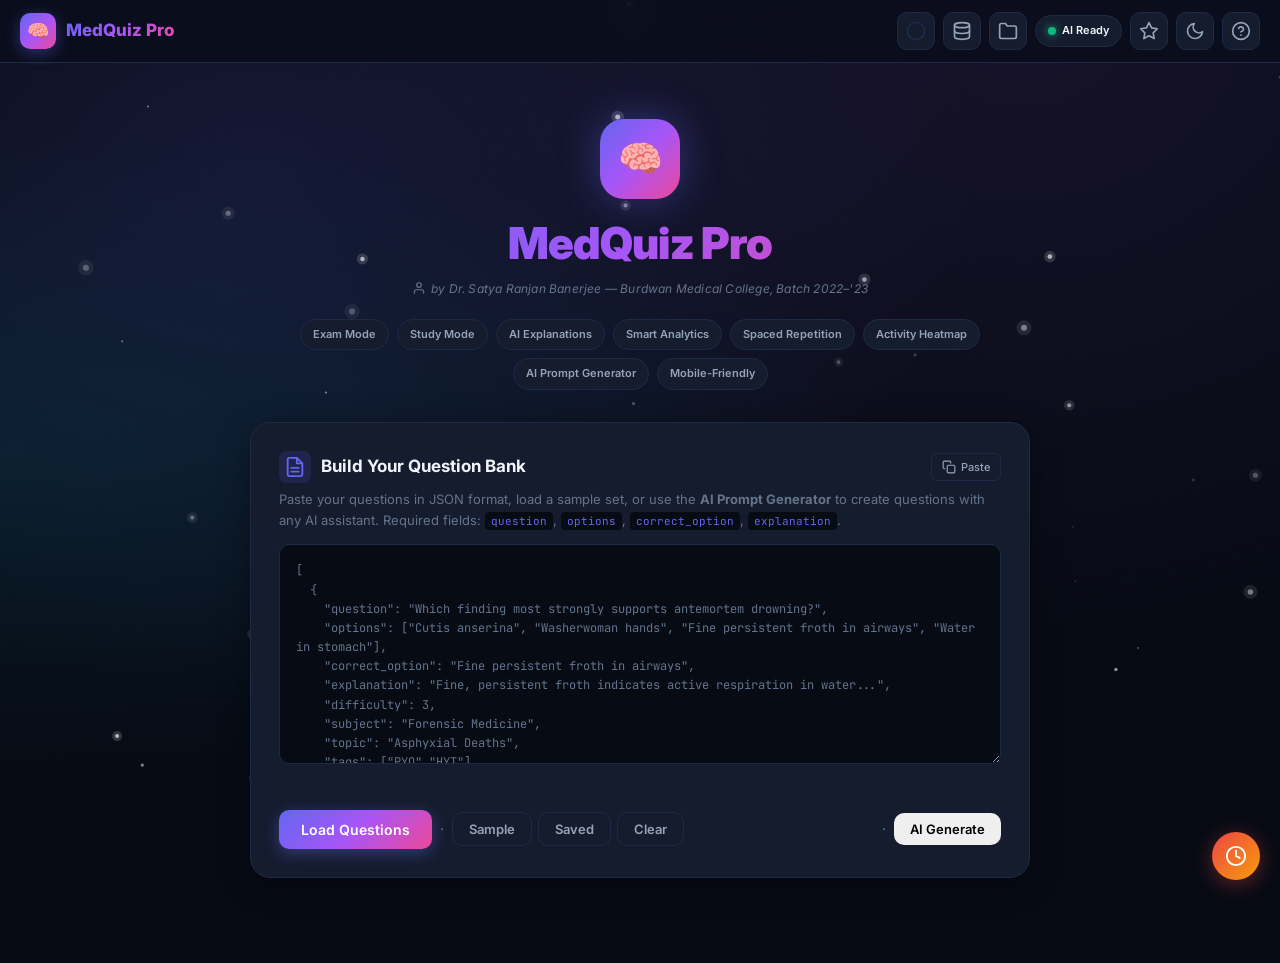
==== commit 1918bca7: "Update index.html" ====
--- a/index.html
+++ b/index.html
@@ -599,8 +599,11 @@
     .pomodoro-toggle { z-index: 950; }
     .pomodoro-widget { z-index: 960; }
 
-    /* Pomodoro action button SVGs (overrides script.js text content) */
-    .pomo-actions .btn { display: inline-flex; align-items: center; justify-content: center; gap: 4px; }
+    /* Pomodoro action button SVGs */
+    .pomo-actions .btn {
+      display: inline-flex; align-items: center;
+      justify-content: center; gap: 4px;
+    }
     .pomo-actions .btn svg { width: 12px; height: 12px; flex-shrink: 0; }
 
     /* ── Toast — Premium feel ── */
@@ -654,6 +657,14 @@
       60%  { opacity: 1; }
       100% { transform: translateX(0);    opacity: 1; }
     }
+
+    /* ── Theme toggle transition (smooth SVG swap) ── */
+    #themeBtn svg {
+      transition: opacity 0.2s ease, transform 0.3s cubic-bezier(0.16,1,0.3,1);
+    }
+    #themeBtn.theme-switching svg {
+      opacity: 0; transform: scale(0.7) rotate(30deg);
+    }
   </style>
 </head>
 <body>
@@ -681,20 +692,25 @@
           <path d="M3 5v14c0 1.66 4 3 9 3s9-1.34 9-3V5"/>
         </svg>
       </button>
+
       <button class="nav-icon-btn" onclick="openModal('folderModal')" title="Review Folders" aria-label="Review Folders">
         <svg viewBox="0 0 24 24" width="20" height="20" fill="none" stroke="currentColor" stroke-width="2" stroke-linecap="round" stroke-linejoin="round">
           <path d="M22 19a2 2 0 0 1-2 2H4a2 2 0 0 1-2-2V5a2 2 0 0 1 2-2h5l2 3h9a2 2 0 0 1 2 2z"/>
         </svg>
       </button>
+
       <div class="ai-status connected" id="aiStatus" title="AI Integration Status">
         <span class="ai-status-dot"></span>
         <span id="aiStatusText">AI Ready</span>
       </div>
+
       <button class="nav-icon-btn" onclick="openModal('aiConfigModal')" title="AI Settings" aria-label="AI Settings">
         <svg viewBox="0 0 24 24" width="20" height="20" fill="none" stroke="currentColor" stroke-width="2" stroke-linecap="round" stroke-linejoin="round">
           <polygon points="12 2 15.09 8.26 22 9.27 17 14.14 18.18 21.02 12 17.77 5.82 21.02 7 14.14 2 9.27 8.91 8.26 12 2"/>
         </svg>
       </button>
+
+      <!-- BUG #2 FIX: SVG preserved — toggleTheme() override in inline script handles swap -->
       <button class="nav-icon-btn" onclick="toggleTheme()" title="Toggle Theme" id="themeBtn" aria-label="Toggle Theme">
         <svg id="themeIconSvg" viewBox="0 0 24 24" width="20" height="20" fill="none" stroke="currentColor" stroke-width="2" stroke-linecap="round" stroke-linejoin="round">
           <circle cx="12" cy="12" r="5"/>
@@ -708,6 +724,7 @@
           <line x1="18.36" y1="5.64"  x2="19.78" y2="4.22"/>
         </svg>
       </button>
+
       <button class="nav-icon-btn" onclick="openModal('helpModal')" title="Help & Shortcuts" aria-label="Help">
         <svg viewBox="0 0 24 24" width="20" height="20" fill="none" stroke="currentColor" stroke-width="2" stroke-linecap="round" stroke-linejoin="round">
           <circle cx="12" cy="12" r="10"/>
@@ -854,7 +871,9 @@
         <div class="mode-selector" id="modeSelector">
           <h3>Choose Your Quiz Mode</h3>
           <div class="mode-cards">
-            <div class="mode-card" id="examModeCard" tabindex="0" role="button" aria-pressed="false" onclick="selectMode('exam')" onkeydown="if(event.key==='Enter'||event.key===' '){event.preventDefault();selectMode('exam');}">
+            <div class="mode-card" id="examModeCard" tabindex="0" role="button" aria-pressed="false"
+                 onclick="selectMode('exam')"
+                 onkeydown="if(event.key==='Enter'||event.key===' '){event.preventDefault();selectMode('exam');}">
               <span class="mode-icon">
                 <svg viewBox="0 0 24 24" width="28" height="28" fill="none" stroke="currentColor" stroke-width="2">
                   <circle cx="12" cy="12" r="10"/>
@@ -864,7 +883,9 @@
               <div class="mode-name">Exam Mode</div>
               <div class="mode-desc">Timed · CBT-style · Final submit · Full review</div>
             </div>
-            <div class="mode-card" id="studyModeCard" tabindex="0" role="button" aria-pressed="false" onclick="selectMode('study')" onkeydown="if(event.key==='Enter'||event.key===' '){event.preventDefault();selectMode('study');}">
+            <div class="mode-card" id="studyModeCard" tabindex="0" role="button" aria-pressed="false"
+                 onclick="selectMode('study')"
+                 onkeydown="if(event.key==='Enter'||event.key===' '){event.preventDefault();selectMode('study');}">
               <span class="mode-icon">
                 <svg viewBox="0 0 24 24" width="28" height="28" fill="none" stroke="currentColor" stroke-width="2">
                   <path d="M2 3h6a4 4 0 0 1 4 4v14a3 3 0 0 0-3-3H2z"/>
@@ -874,7 +895,9 @@
               <div class="mode-name">Study Mode</div>
               <div class="mode-desc">No timer · Instant feedback · AI help · Learn deeply</div>
             </div>
-            <div class="mode-card" id="retakeModeCard" tabindex="0" role="button" aria-pressed="false" onclick="selectMode('retake')" style="display:none" onkeydown="if(event.key==='Enter'||event.key===' '){event.preventDefault();selectMode('retake');}">
+            <div class="mode-card" id="retakeModeCard" tabindex="0" role="button" aria-pressed="false"
+                 onclick="selectMode('retake')" style="display:none"
+                 onkeydown="if(event.key==='Enter'||event.key===' '){event.preventDefault();selectMode('retake');}">
               <span class="mode-icon">
                 <svg viewBox="0 0 24 24" width="28" height="28" fill="none" stroke="currentColor" stroke-width="2">
                   <polyline points="1 4 1 10 7 10"/>
@@ -926,7 +949,8 @@
               <div class="settings-row-sub">Randomise order each session</div>
             </div>
           </div>
-          <label class="toggle-switch" aria-label="Shuffle questions" tabindex="0" onkeydown="if(event.key==='Enter'||event.key===' '){event.preventDefault(); document.getElementById('shuffleQuestionsToggle').click();}">
+          <label class="toggle-switch" aria-label="Shuffle questions" tabindex="0"
+                 onkeydown="if(event.key==='Enter'||event.key===' '){event.preventDefault(); document.getElementById('shuffleQuestionsToggle').click();}">
             <input type="checkbox" id="shuffleQuestionsToggle" onchange="onShuffleToggle()">
             <span class="toggle-track"></span>
           </label>
@@ -947,7 +971,8 @@
               <div class="settings-row-sub">Randomise A/B/C/D order per question</div>
             </div>
           </div>
-          <label class="toggle-switch" aria-label="Shuffle answer options" tabindex="0" onkeydown="if(event.key==='Enter'||event.key===' '){event.preventDefault(); document.getElementById('shuffleOptionsToggle').click();}">
+          <label class="toggle-switch" aria-label="Shuffle answer options" tabindex="0"
+                 onkeydown="if(event.key==='Enter'||event.key===' '){event.preventDefault(); document.getElementById('shuffleOptionsToggle').click();}">
             <input type="checkbox" id="shuffleOptionsToggle" onchange="onShuffleOptionsToggle()">
             <span class="toggle-track"></span>
           </label>
@@ -990,6 +1015,8 @@
     </svg>
   </button>
 
+  <!-- ── MODALS ── -->
+
   <div class="modal-overlay" id="confirmModal" role="dialog" aria-modal="true" aria-labelledby="confirmModalTitle">
     <div class="modal-box" style="max-width:380px; text-align:center;">
       <div class="confirm-modal-icon-wrap">
@@ -1087,7 +1114,6 @@
               <span class="section-label">Number of Questions</span>
               <input type="number" id="aiNumQuestions" value="10" min="1" max="999" class="custom-number-input" placeholder="e.g. 10">
             </div>
-
             <div style="flex:1.5;min-width:140px;">
               <span class="section-label">Question Format</span>
               <select id="aiFormatTopic" class="custom-number-input" style="cursor:pointer; appearance:auto;">
@@ -1096,7 +1122,6 @@
                 <option value="image">Image-Based Only</option>
               </select>
             </div>
-
             <div style="flex:2;min-width:160px;">
               <span class="section-label">Exam Standard</span>
               <select id="aiStandard" class="custom-number-input" style="cursor:pointer; appearance:auto;">
@@ -1136,7 +1161,6 @@
               <span class="section-label">Number of Questions</span>
               <input type="number" id="aiNotesNumQuestions" value="10" min="1" max="999" class="custom-number-input" placeholder="e.g. 10">
             </div>
-
             <div style="flex:1.5;min-width:140px;">
               <span class="section-label">Question Format</span>
               <select id="aiFormatNotes" class="custom-number-input" style="cursor:pointer; appearance:auto;">
@@ -1145,7 +1169,6 @@
                 <option value="image">Image-Based Only</option>
               </select>
             </div>
-
             <div style="flex:2;min-width:160px;">
               <span class="section-label">Exam Standard</span>
               <select id="aiNotesStandard" class="custom-number-input" style="cursor:pointer; appearance:auto;">
@@ -1348,17 +1371,23 @@
     </div>
   </div>
 
-  <button class="pomodoro-toggle" id="pomodoroToggle" onclick="if(typeof togglePomodoroWidget==='function') togglePomodoroWidget()" title="Focus Timer" aria-label="Pomodoro Focus Timer">
+  <!-- ── POMODORO ── -->
+  <button class="pomodoro-toggle" id="pomodoroToggle"
+          onclick="if(typeof togglePomodoroWidget==='function') togglePomodoroWidget()"
+          title="Focus Timer" aria-label="Pomodoro Focus Timer">
     <svg viewBox="0 0 24 24" width="22" height="22" fill="none" stroke="currentColor" stroke-width="2" stroke-linecap="round" stroke-linejoin="round">
       <circle cx="12" cy="12" r="10"/>
       <polyline points="12 6 12 12 16 14"/>
     </svg>
   </button>
+
   <div class="pomodoro-widget" id="pomodoroWidget">
     <div class="pomodoro-body">
       <div class="pomo-header">
         <span class="pomo-label" id="pomoLabel">FOCUS</span>
-        <button class="btn btn-ghost btn-xs" onclick="if(typeof togglePomodoroWidget==='function') togglePomodoroWidget()" style="padding:4px 8px" aria-label="Close pomodoro">
+        <button class="btn btn-ghost btn-xs"
+                onclick="if(typeof togglePomodoroWidget==='function') togglePomodoroWidget()"
+                style="padding:4px 8px" aria-label="Close pomodoro">
           <svg viewBox="0 0 24 24" width="12" height="12" fill="none" stroke="currentColor" stroke-width="2.5" stroke-linecap="round" stroke-linejoin="round">
             <line x1="18" y1="6" x2="6" y2="18"/>
             <line x1="6" y1="6" x2="18" y2="18"/>
@@ -1367,13 +1396,18 @@
       </div>
       <div class="pomo-time" id="pomoTime">25:00</div>
       <div class="pomo-actions">
-        <button class="btn btn-green btn-xs" id="pomoStartBtn" onclick="if(typeof startPomodoro==='function') startPomodoro()" aria-label="Start or pause">
+        <!-- BUG #5 FIX: SVG play icon rendered in HTML, maintained by updatePomoStartButton() -->
+        <button class="btn btn-green btn-xs" id="pomoStartBtn"
+                onclick="if(typeof startPomodoro==='function') startPomodoro()"
+                aria-label="Start or pause">
           <svg viewBox="0 0 24 24" width="12" height="12" fill="currentColor" stroke="currentColor" stroke-width="1" stroke-linecap="round" stroke-linejoin="round">
             <polygon points="6 4 20 12 6 20 6 4"/>
           </svg>
           Start
         </button>
-        <button class="btn btn-ghost btn-xs" onclick="if(typeof resetPomodoro==='function') resetPomodoro()" aria-label="Reset timer">
+        <button class="btn btn-ghost btn-xs"
+                onclick="if(typeof resetPomodoro==='function') resetPomodoro()"
+                aria-label="Reset timer">
           <svg viewBox="0 0 24 24" width="12" height="12" fill="none" stroke="currentColor" stroke-width="2" stroke-linecap="round" stroke-linejoin="round">
             <polyline points="1 4 1 10 7 10"/>
             <path d="M3.51 15a9 9 0 1 0 2.13-9.36L1 10"/>
@@ -1391,36 +1425,95 @@
   <script>
     'use strict';
 
-    // ═══════════════════════════════════════════════
-    // SVG ICON LIBRARY (matches website style)
-    // ═══════════════════════════════════════════════
+    // ═══════════════════════════════════════════════════════
+    // SVG ICON LIBRARY (matches website style — no emojis)
+    // ═══════════════════════════════════════════════════════
     const SVG_ICONS = {
-      play:  '<svg class="toast-icon-svg" viewBox="0 0 24 24" fill="currentColor" stroke="currentColor" stroke-width="1" stroke-linecap="round" stroke-linejoin="round"><polygon points="6 4 20 12 6 20 6 4"/></svg>',
-      pause: '<svg class="toast-icon-svg" viewBox="0 0 24 24" fill="currentColor" stroke="currentColor" stroke-width="1" stroke-linecap="round" stroke-linejoin="round"><rect x="6" y="4" width="4" height="16" rx="1"/><rect x="14" y="4" width="4" height="16" rx="1"/></svg>',
+      play: '<svg viewBox="0 0 24 24" width="12" height="12" fill="currentColor" stroke="currentColor" stroke-width="1" stroke-linecap="round" stroke-linejoin="round"><polygon points="6 4 20 12 6 20 6 4"/></svg>',
+      pause: '<svg viewBox="0 0 24 24" width="12" height="12" fill="currentColor" stroke="currentColor" stroke-width="1" stroke-linecap="round" stroke-linejoin="round"><rect x="6" y="4" width="4" height="16" rx="1"/><rect x="14" y="4" width="4" height="16" rx="1"/></svg>',
       success: '<svg class="toast-icon-svg" viewBox="0 0 24 24" fill="none" stroke="currentColor" stroke-width="2.5" stroke-linecap="round" stroke-linejoin="round"><circle cx="12" cy="12" r="10"/><polyline points="8 12.5 11 15.5 16 9.5"/></svg>',
       warning: '<svg class="toast-icon-svg" viewBox="0 0 24 24" fill="none" stroke="currentColor" stroke-width="2.5" stroke-linecap="round" stroke-linejoin="round"><path d="M10.29 3.86L1.82 18a2 2 0 0 0 1.71 3h16.94a2 2 0 0 0 1.71-3L13.71 3.86a2 2 0 0 0-3.42 0z"/><line x1="12" y1="9" x2="12" y2="13"/><line x1="12" y1="17" x2="12.01" y2="17"/></svg>',
       error:   '<svg class="toast-icon-svg" viewBox="0 0 24 24" fill="none" stroke="currentColor" stroke-width="2.5" stroke-linecap="round" stroke-linejoin="round"><circle cx="12" cy="12" r="10"/><line x1="15" y1="9" x2="9" y2="15"/><line x1="9" y1="9" x2="15" y2="15"/></svg>',
       info:    '<svg class="toast-icon-svg" viewBox="0 0 24 24" fill="none" stroke="currentColor" stroke-width="2.5" stroke-linecap="round" stroke-linejoin="round"><circle cx="12" cy="12" r="10"/><line x1="12" y1="16" x2="12" y2="12"/><line x1="12" y1="8" x2="12.01" y2="8"/></svg>',
-      sun: '<svg id="themeIconSvg" viewBox="0 0 24 24" width="20" height="20" fill="none" stroke="currentColor" stroke-width="2" stroke-linecap="round" stroke-linejoin="round"><circle cx="12" cy="12" r="5"/><line x1="12" y1="1" x2="12" y2="3"/><line x1="12" y1="21" x2="12" y2="23"/><line x1="4.22" y1="4.22" x2="5.64" y2="5.64"/><line x1="18.36" y1="18.36" x2="19.78" y2="19.78"/><line x1="1" y1="12" x2="3" y2="12"/><line x1="21" y1="12" x2="23" y2="12"/><line x1="4.22" y1="19.78" x2="5.64" y2="18.36"/><line x1="18.36" y1="5.64" x2="19.78" y2="4.22"/></svg>',
+      sun:  '<svg id="themeIconSvg" viewBox="0 0 24 24" width="20" height="20" fill="none" stroke="currentColor" stroke-width="2" stroke-linecap="round" stroke-linejoin="round"><circle cx="12" cy="12" r="5"/><line x1="12" y1="1" x2="12" y2="3"/><line x1="12" y1="21" x2="12" y2="23"/><line x1="4.22" y1="4.22" x2="5.64" y2="5.64"/><line x1="18.36" y1="18.36" x2="19.78" y2="19.78"/><line x1="1" y1="12" x2="3" y2="12"/><line x1="21" y1="12" x2="23" y2="12"/><line x1="4.22" y1="19.78" x2="5.64" y2="18.36"/><line x1="18.36" y1="5.64" x2="19.78" y2="4.22"/></svg>',
       moon: '<svg id="themeIconSvg" viewBox="0 0 24 24" width="20" height="20" fill="none" stroke="currentColor" stroke-width="2" stroke-linecap="round" stroke-linejoin="round"><path d="M21 12.79A9 9 0 1 1 11.21 3 7 7 0 0 0 21 12.79z"/></svg>'
     };
 
-    // ═══════════════════════════════════════════════
-    // MODAL SYSTEM
-    // ═══════════════════════════════════════════════
+    // SVG strings for sun/moon without the id (used inside themeBtn to avoid duplicate ids)
+    const THEME_SVG = {
+      sun:  '<svg viewBox="0 0 24 24" width="20" height="20" fill="none" stroke="currentColor" stroke-width="2" stroke-linecap="round" stroke-linejoin="round" aria-hidden="true"><circle cx="12" cy="12" r="5"/><line x1="12" y1="1" x2="12" y2="3"/><line x1="12" y1="21" x2="12" y2="23"/><line x1="4.22" y1="4.22" x2="5.64" y2="5.64"/><line x1="18.36" y1="18.36" x2="19.78" y2="19.78"/><line x1="1" y1="12" x2="3" y2="12"/><line x1="21" y1="12" x2="23" y2="12"/><line x1="4.22" y1="19.78" x2="5.64" y2="18.36"/><line x1="18.36" y1="5.64" x2="19.78" y2="4.22"/></svg>',
+      moon: '<svg viewBox="0 0 24 24" width="20" height="20" fill="none" stroke="currentColor" stroke-width="2" stroke-linecap="round" stroke-linejoin="round" aria-hidden="true"><path d="M21 12.79A9 9 0 1 1 11.21 3 7 7 0 0 0 21 12.79z"/></svg>'
+    };
+
+    // ═══════════════════════════════════════════════════════
+    // BUG #2 COMPLETE FIX — toggleTheme() override
+    // Preserves SVG, adds smooth transition, syncs with
+    // script.js theme logic without breaking it
+    // ═══════════════════════════════════════════════════════
+    function _setThemeIcon(isDark) {
+      const btn = document.getElementById('themeBtn');
+      if (!btn) return;
+      // Animate out
+      btn.classList.add('theme-switching');
+      setTimeout(function() {
+        // Swap SVG — dark mode shows sun (to switch to light), light mode shows moon
+        btn.innerHTML = isDark ? THEME_SVG.sun : THEME_SVG.moon;
+        btn.setAttribute('title', isDark ? 'Switch to Light Mode' : 'Switch to Dark Mode');
+        btn.setAttribute('aria-label', isDark ? 'Switch to Light Mode' : 'Switch to Dark Mode');
+        // Animate in
+        btn.classList.remove('theme-switching');
+      }, 150);
+    }
+
+    window.toggleTheme = function() {
+      // Determine current theme state
+      const isCurrentlyDark = !document.body.classList.contains('light') &&
+                               document.documentElement.getAttribute('data-theme') !== 'light';
+      // Toggle body class (matches script.js pattern)
+      document.body.classList.toggle('light');
+      document.documentElement.setAttribute('data-theme',
+        document.body.classList.contains('light') ? 'light' : 'dark'
+      );
+      // Persist
+      try {
+        localStorage.setItem('medquiz_theme',
+          document.body.classList.contains('light') ? 'light' : 'dark'
+        );
+      } catch(e) {}
+      // After toggle: isCurrentlyDark was true → now light → show moon
+      // isCurrentlyDark was false → now dark → show sun
+      _setThemeIcon(!document.body.classList.contains('light'));
+      // Update meta theme-color
+      const metaTheme = document.querySelector('meta[name="theme-color"]');
+      if (metaTheme) {
+        metaTheme.setAttribute('content',
+          document.body.classList.contains('light') ? '#ffffff' : '#0a0e1a'
+        );
+      }
+    };
+
+    // ═══════════════════════════════════════════════════════
+    // MODAL SYSTEM (Bug #1 — supports both .active and .show)
+    // ═══════════════════════════════════════════════════════
     let _openModalCount = 0;
+
     function openModal(id) {
       const overlay = document.getElementById(id);
       if (!overlay) return;
       _openModalCount++;
       document.body.style.overflow = 'hidden';
-      // Use both classes to be 100% compatible with style.css and inline CSS
       overlay.classList.add('active');
       overlay.classList.add('show');
-      overlay.onclick = function(e) { if (e.target === overlay) closeModal(id); };
-      const focusable = overlay.querySelectorAll('button,[href],input,select,textarea,[tabindex]:not([tabindex="-1"])');
+      overlay.onclick = function(e) {
+        if (e.target === overlay) closeModal(id);
+      };
+      // Focus first focusable element for accessibility
+      const focusable = overlay.querySelectorAll(
+        'button,[href],input,select,textarea,[tabindex]:not([tabindex="-1"])'
+      );
       if (focusable.length) focusable[0].focus();
     }
+
     function closeModal(id) {
       const overlay = document.getElementById(id);
       if (!overlay) return;
@@ -1430,66 +1523,90 @@
       _openModalCount = Math.max(0, _openModalCount - 1);
       if (_openModalCount === 0) document.body.style.overflow = '';
     }
+
+    // Escape key closes top-most modal
     document.addEventListener('keydown', function(e) {
-      if (e.key === 'Escape') {
-        const activeModals = document.querySelectorAll('.modal-overlay.active, .modal-overlay.show');
-        if (activeModals.length) closeModal(activeModals[activeModals.length - 1].id);
-      }
+      if (e.key !== 'Escape') return;
+      const activeModals = document.querySelectorAll('.modal-overlay.active, .modal-overlay.show');
+      if (activeModals.length) closeModal(activeModals[activeModals.length - 1].id);
     });
 
-    // Expose globally for script.js compatibility
-    window.openModal = openModal;
+    // Expose globally so script.js can call them
+    window.openModal  = openModal;
     window.closeModal = closeModal;
 
-    // ═══════════════════════════════════════════════
-    // PREMIUM TOAST OVERRIDE (BUG #6 — SVG icons, no emoji)
-    // ═══════════════════════════════════════════════
-    // Map common emoji prefixes from script.js to SVG types
+    // ═══════════════════════════════════════════════════════
+    // PREMIUM TOAST (Bug #6 — SVG icons, no emoji)
+    // ═══════════════════════════════════════════════════════
     const EMOJI_TO_TYPE = {
-      '✅':'success','✔':'success','✔️':'success','🎉':'success','🏆':'success','💾':'success','📥':'success','🔄':'info','🔍':'info','📁':'success','🎯':'success','🍅':'info','☕':'info','📊':'info','💡':'info','🤖':'info','📌':'info','📚':'info','⭐':'info','🚩':'warning','⚖️':'info','⏱':'info','⏱️':'info','⏭':'info','🏦':'info','✕':'error','✖':'info','✨':'info','📈':'info','💪':'info','👍':'info','❌':'error','⚠️':'warning','⚠':'warning'
+      '✅':'success','✔':'success','✔️':'success',
+      '🎉':'success','🏆':'success','💾':'success',
+      '📥':'success','📁':'success','🎯':'success',
+      '🔄':'info','🔍':'info','📊':'info','💡':'info',
+      '🤖':'info','📌':'info','📚':'info','⭐':'info',
+      '☕':'info','🍅':'info','⏱':'info','⏱️':'info',
+      '⏭':'info','🏦':'info','✨':'info','📈':'info',
+      '💪':'info','👍':'info','🌙':'info','☀️':'info',
+      '🚩':'warning','⚖️':'warning',
+      '❌':'error','✕':'error','✖':'error',
+      '⚠️':'warning','⚠':'warning'
     };
 
     function premiumShowToast(msg, dur) {
       const toast = document.getElementById('toast');
       if (!toast) return;
       const text = String(msg || '');
-      // Detect leading emoji and strip it
+
+      // Strip leading emoji and map to type
       let type = 'info';
-      let cleanText = text;
-      // Try matching first 1-2 chars (some emojis are surrogate pairs)
-      const firstTwo = text.slice(0, 2).trim();
-      const firstOne = text.slice(0, 1);
-      if (EMOJI_TO_TYPE[firstTwo]) {
-        type = EMOJI_TO_TYPE[firstTwo];
-        cleanText = text.slice(2).trim();
-      } else if (EMOJI_TO_TYPE[firstOne]) {
-        type = EMOJI_TO_TYPE[firstOne];
-        cleanText = text.slice(1).trim();
-      }
-      // Remove any leftover leading emoji-like chars (surrogate pairs)
-      cleanText = cleanText.replace(/^[\u{1F300}-\u{1FAFF}\u{2600}-\u{27BF}]+\s*/u, '');
-      // Apply type class
-      toast.classList.remove('toast-success','toast-warning','toast-error','toast-info');
-      toast.classList.add('toast-' + type);
-      const iconSvg = SVG_ICONS[type] || SVG_ICONS.info;
-      toast.innerHTML = iconSvg + '<span>' + cleanText + '</span>';
+      let cleanText = text.trimStart();
+
+      // Check multi-char emoji first (e.g. ✔️ is 2 chars)
+      const twoChar = cleanText.slice(0, 2);
+      const oneChar = cleanText.slice(0, 1);
+
+      if (EMOJI_TO_TYPE[twoChar] !== undefined) {
+        type = EMOJI_TO_TYPE[twoChar];
+        cleanText = cleanText.slice(2).trimStart();
+      } else if (EMOJI_TO_TYPE[oneChar] !== undefined) {
+        type = EMOJI_TO_TYPE[oneChar];
+        cleanText = cleanText.slice(1).trimStart();
+      }
+
+      // Catch any remaining leading Unicode emoji (surrogate pairs etc.)
+      cleanText = cleanText.replace(/^[\u{1F300}-\u{1FAFF}\u{2600}-\u{27BF}\s]+/u, '').trimStart();
+
+      // Set type-specific border class
+      toast.className = 'toast toast-' + type;
+
+      // Render SVG icon + text
+      const iconHtml = SVG_ICONS[type] || SVG_ICONS.info;
+      toast.innerHTML = iconHtml + '<span>' + cleanText + '</span>';
+
+      // Show
       toast.classList.add('show');
-      clearTimeout(toast._timeout);
-      toast._timeout = setTimeout(function() {
+      clearTimeout(toast._toastTimeout);
+      toast._toastTimeout = setTimeout(function() {
         toast.classList.remove('show');
       }, dur || 3000);
     }
+
+    // Override script.js showToast globally
     window.showToast = premiumShowToast;
 
-    // ═══════════════════════════════════════════════
+    // ═══════════════════════════════════════════════════════
     // CUSTOM CONFIRM MODAL
-    // ═══════════════════════════════════════════════
+    // ═══════════════════════════════════════════════════════
     function showConfirm(message, onConfirm, title) {
       const msgEl   = document.getElementById('confirmModalMessage');
       const titleEl = document.getElementById('confirmModalTitle');
       const okBtn   = document.getElementById('confirmOkBtn');
-      if (titleEl) titleEl.textContent = title || 'Are you sure?';
-      if (msgEl)   msgEl.textContent   = message || 'This action cannot be undone.';
+      if (!msgEl || !titleEl || !okBtn) return;
+
+      titleEl.textContent = title   || 'Are you sure?';
+      msgEl.textContent   = message || 'This action cannot be undone.';
+
+      // Clone button to remove any previous event listeners
       const newOkBtn = okBtn.cloneNode(true);
       okBtn.parentNode.replaceChild(newOkBtn, okBtn);
       newOkBtn.addEventListener('click', function() {
@@ -1499,23 +1616,28 @@
       openModal('confirmModal');
     }
 
+    // Bug #4 fix: only confirmClearInput() — no old clearInput()
     function confirmClearInput() {
       const textarea = document.getElementById('jsonInput');
-      if (!textarea || !textarea.value.trim()) { showToast('Input is already empty.'); return; }
+      if (!textarea || !textarea.value.trim()) {
+        showToast('Input is already empty.');
+        return;
+      }
       showConfirm(
         'Clear all pasted questions? This cannot be undone.',
         function() {
-          textarea.value = '';
+          const ta = document.getElementById('jsonInput');
+          const ps = document.getElementById('parseStatus');
+          const qp = document.getElementById('qPreview');
+          const sf = document.getElementById('smartFilters');
+          const dm = document.getElementById('difficultyMeterWrap');
+          if (ta) ta.value = '';
           validateJSONLive();
           hideSchemaErrors();
           hideQuizConfig();
-          const ps = document.getElementById('parseStatus');
           if (ps) ps.innerHTML = '';
-          const qp = document.getElementById('qPreview');
           if (qp) qp.style.display = 'none';
-          const sf = document.getElementById('smartFilters');
           if (sf) sf.style.display = 'none';
-          const dm = document.getElementById('difficultyMeterWrap');
           if (dm) dm.style.display = 'none';
           showToast('Input cleared.');
         },
@@ -1525,11 +1647,11 @@
 
     function confirmResetDailyGoal() {
       showConfirm(
-        'Reset today\'s progress to 0? Your session count will be permanently cleared.',
+        "Reset today's progress to 0? Your session count will be permanently cleared.",
         function() {
-          const today = new Date().toISOString().slice(0, 10);
           localStorage.setItem('medquiz_daily_count', '0');
           localStorage.setItem('medquiz_daily_date',  new Date().toDateString());
+          const today = new Date().toISOString().slice(0, 10);
           if (typeof openDB === 'function') {
             openDB().then(function(db) {
               const tx    = db.transaction('milestones', 'readwrite');
@@ -1540,98 +1662,137 @@
                 showToast('Daily progress reset to zero.');
               };
             }).catch(function() { showToast('Daily progress reset.'); });
-          } else { showToast('Daily progress reset.'); }
+          } else {
+            showToast('Daily progress reset.');
+          }
         },
         'Reset Daily Progress?'
       );
     }
 
-    // ═══════════════════════════════════════════════
+    // ═══════════════════════════════════════════════════════
     // PARTICLE BACKGROUND
-    // ═══════════════════════════════════════════════
-    (function() {
+    // ═══════════════════════════════════════════════════════
+    (function initParticles() {
       const canvas = document.getElementById('particlesCanvas');
       if (!canvas) return;
       const ctx = canvas.getContext('2d');
       const particles = [];
-      let animationFrameId = null, w, h;
-
-      function getParticleCount() {
-        const divisor = window.innerWidth < 600 ? 50 : 28;
-        return Math.min(80, Math.max(15, Math.floor(window.innerWidth / divisor)));
-      }
-      function resizeCanvas() { w = canvas.width = window.innerWidth; h = canvas.height = window.innerHeight; }
-      function createParticle() {
+      let animationFrameId = null;
+      let w, h;
+
+      function getCount() {
+        return Math.min(80, Math.max(15,
+          Math.floor(window.innerWidth / (window.innerWidth < 600 ? 50 : 28))
+        ));
+      }
+
+      function resize() {
+        w = canvas.width  = window.innerWidth;
+        h = canvas.height = window.innerHeight;
+      }
+
+      function makeParticle() {
         return {
-          x: Math.random()*w, y: Math.random()*h,
-          size: Math.random()*2.5+0.8,
-          speedX: (Math.random()-0.5)*0.4,
-          speedY: -(Math.random()*0.6+0.2),
-          opacity: Math.random()*0.5+0.15,
-          pulse: Math.random()*Math.PI*2
+          x:      Math.random() * w,
+          y:      Math.random() * h,
+          size:   Math.random() * 2.5 + 0.8,
+          speedX: (Math.random() - 0.5) * 0.4,
+          speedY: -(Math.random() * 0.6 + 0.2),
+          opacity: Math.random() * 0.5 + 0.15,
+          pulse:  Math.random() * Math.PI * 2
         };
       }
-      function initParticles() {
+
+      function init() {
         particles.length = 0;
-        for (let i = 0; i < getParticleCount(); i++) particles.push(createParticle());
-      }
+        const count = getCount();
+        for (let i = 0; i < count; i++) particles.push(makeParticle());
+      }
+
       function animate() {
         ctx.clearRect(0, 0, w, h);
         const isDark = !document.body.classList.contains('light');
         const col    = isDark ? '255,255,255' : '99,102,241';
+
         for (let i = 0; i < particles.length; i++) {
           const p = particles[i];
-          p.x += p.speedX; p.y += p.speedY; p.pulse += 0.02;
-          const alpha = Math.min(0.7, Math.max(0, p.opacity + Math.sin(p.pulse)*0.1));
-          if (p.y < -10) { p.y = h+10; p.x = Math.random()*w; }
-          if (p.x < -10) p.x = w+10;
+          p.x     += p.speedX;
+          p.y     += p.speedY;
+          p.pulse += 0.02;
+
+          const alpha = Math.min(0.7, Math.max(0, p.opacity + Math.sin(p.pulse) * 0.1));
+
+          if (p.y < -10) { p.y = h + 10; p.x = Math.random() * w; }
+          if (p.x < -10)  p.x = w + 10;
           if (p.x > w+10) p.x = -10;
-          ctx.beginPath(); ctx.arc(p.x, p.y, p.size, 0, Math.PI*2);
-          ctx.fillStyle = 'rgba('+col+','+alpha+')'; ctx.fill();
+
+          ctx.beginPath();
+          ctx.arc(p.x, p.y, p.size, 0, Math.PI * 2);
+          ctx.fillStyle = 'rgba(' + col + ',' + alpha + ')';
+          ctx.fill();
+
           if (p.size > 1.8) {
-            ctx.beginPath(); ctx.arc(p.x, p.y, p.size*2.5, 0, Math.PI*2);
-            ctx.fillStyle = 'rgba('+col+','+(alpha*0.25)+')'; ctx.fill();
+            ctx.beginPath();
+            ctx.arc(p.x, p.y, p.size * 2.5, 0, Math.PI * 2);
+            ctx.fillStyle = 'rgba(' + col + ',' + (alpha * 0.25) + ')';
+            ctx.fill();
           }
         }
         animationFrameId = requestAnimationFrame(animate);
       }
-      function startAnimation() { if (!animationFrameId) animate(); }
-      function stopAnimation() { if (animationFrameId) { cancelAnimationFrame(animationFrameId); animationFrameId = null; } }
-      document.addEventListener('visibilitychange', function() { document.hidden ? stopAnimation() : startAnimation(); });
-      resizeCanvas(); initParticles(); startAnimation();
-      window.addEventListener('resize', function() { resizeCanvas(); initParticles(); });
+
+      function start() { if (!animationFrameId) animate(); }
+      function stop()  {
+        if (animationFrameId) {
+          cancelAnimationFrame(animationFrameId);
+          animationFrameId = null;
+        }
+      }
+
+      document.addEventListener('visibilitychange', function() {
+        document.hidden ? stop() : start();
+      });
+
+      resize(); init(); start();
+      window.addEventListener('resize', function() { resize(); init(); });
     })();
 
-    // ═══════════════════════════════════════════════
+    // ═══════════════════════════════════════════════════════
     // SCROLL & UI HELPERS
-    // ═══════════════════════════════════════════════
+    // ═══════════════════════════════════════════════════════
     window.addEventListener('scroll', function() {
-      const scrollY = window.scrollY;
-      const navbar  = document.getElementById('mainNavbar');
-      if (navbar) navbar.classList.toggle('scrolled', scrollY > 10);
-      const btn = document.getElementById('backToTopBtn');
-      if (btn) btn.classList.toggle('visible', scrollY > 400);
-    });
-    function scrollToTop() { window.scrollTo({ top: 0, behavior: 'smooth' }); }
+      const y      = window.scrollY;
+      const navbar = document.getElementById('mainNavbar');
+      const topBtn = document.getElementById('backToTopBtn');
+      if (navbar) navbar.classList.toggle('scrolled', y > 10);
+      if (topBtn) topBtn.classList.toggle('visible', y > 400);
+    }, { passive: true });
+
+    function scrollToTop() {
+      window.scrollTo({ top: 0, behavior: 'smooth' });
+    }
 
     function revealQuizConfig() {
-      const s = document.getElementById('quizConfigSection');
-      if (!s) return;
-      s.style.display = '';
-      s.style.removeProperty('display');
+      const section = document.getElementById('quizConfigSection');
+      if (!section) return;
+      section.style.removeProperty('display');
       requestAnimationFrame(function() {
-        s.classList.add('revealed');
-        setTimeout(function() { s.scrollIntoView({ behavior: 'smooth', block: 'start' }); }, 120);
+        section.classList.add('revealed');
+        setTimeout(function() {
+          section.scrollIntoView({ behavior: 'smooth', block: 'start' });
+        }, 120);
       });
     }
+
     function hideQuizConfig() {
-      const s = document.getElementById('quizConfigSection');
-      if (s) s.classList.remove('revealed');
-    }
-
-    // ═══════════════════════════════════════════════
+      const section = document.getElementById('quizConfigSection');
+      if (section) section.classList.remove('revealed');
+    }
+
+    // ═══════════════════════════════════════════════════════
     // QUIZ PARSED EVENTS
-    // ═══════════════════════════════════════════════
+    // ═══════════════════════════════════════════════════════
     document.addEventListener('quizParsed', function(e) {
       const detail    = (e && e.detail) ? e.detail : {};
       const count     = detail.count     || 0;
@@ -1639,8 +1800,18 @@
 
       const parseStatus = document.getElementById('parseStatus');
       if (parseStatus) {
-        const svgCheck = '<span class="status-check-svg"><svg viewBox="0 0 24 24" width="18" height="18" fill="none" stroke="#22c55e" stroke-width="2.5" stroke-linecap="round" stroke-linejoin="round"><circle class="check-circle" cx="12" cy="12" r="9"/><polyline class="check-mark" points="7 12.5 10.5 16 17 9"/></svg></span>';
-        parseStatus.innerHTML = svgCheck + ' <span style="color:var(--text-primary);font-weight:600;">' + count + ' question' + (count !== 1 ? 's' : '') + ' loaded successfully</span>';
+        const svgCheck = [
+          '<span class="status-check-svg">',
+          '<svg viewBox="0 0 24 24" width="18" height="18" fill="none"',
+          ' stroke="#22c55e" stroke-width="2.5" stroke-linecap="round" stroke-linejoin="round">',
+          '<circle class="check-circle" cx="12" cy="12" r="9"/>',
+          '<polyline class="check-mark" points="7 12.5 10.5 16 17 9"/>',
+          '</svg></span>'
+        ].join('');
+        parseStatus.innerHTML =
+          svgCheck +
+          ' <span style="color:var(--text-primary);font-weight:600;">' +
+          count + ' question' + (count !== 1 ? 's' : '') + ' loaded successfully</span>';
       }
 
       if (questions.length > 0) updateDifficultyMeter(questions);
@@ -1648,11 +1819,13 @@
       resetLoadButton(true);
     });
 
-    document.addEventListener('quizParseError', function() { resetLoadButton(false); });
-
-    // ═══════════════════════════════════════════════
-    // DIFFICULTY METER (with counter-up animation)
-    // ═══════════════════════════════════════════════
+    document.addEventListener('quizParseError', function() {
+      resetLoadButton(false);
+    });
+
+    // ═══════════════════════════════════════════════════════
+    // DIFFICULTY METER with counter-up animation
+    // ═══════════════════════════════════════════════════════
     function updateDifficultyMeter(questions) {
       const wrap  = document.getElementById('difficultyMeterWrap');
       const fill  = document.getElementById('difficultyFill');
@@ -1661,84 +1834,100 @@
       if (!wrap || !fill || !badge || !label) return;
 
       let total = 0, count = 0;
-      questions.forEach(function(q) {
-        const d = parseFloat(q.difficulty);
+      for (let i = 0; i < questions.length; i++) {
+        const d = parseFloat(questions[i].difficulty);
         if (!isNaN(d) && d >= 1 && d <= 5) { total += d; count++; }
-      });
+      }
       if (count === 0) { wrap.style.display = 'none'; return; }
 
-      const avg  = total / count;
+      const avg = total / count;
       wrap.style.display = 'block';
-      const pct  = ((avg - 1) / 4) * 100;
+
+      const pct = ((avg - 1) / 4) * 100;
       let tier, tierLabel, colorHex;
       if (avg < 2.4)      { tier = 'easy';   tierLabel = 'Easy';      colorHex = '#22c55e'; }
       else if (avg < 3.7) { tier = 'medium'; tierLabel = 'Moderate';  colorHex = '#f59e0b'; }
       else                { tier = 'hard';   tierLabel = 'Difficult'; colorHex = '#ef4444'; }
 
-      fill.style.width = '0%';
+      // Reset fill then animate
+      fill.style.width      = '0%';
       fill.style.background = colorHex;
       setTimeout(function() { fill.style.width = pct + '%'; }, 80);
+
       badge.className = 'difficulty-badge ' + tier;
 
-      // Counter-up animation for the average score
+      // Counter-up animation for the score number
       animateCounterUp(label, 0, avg, 900, function(val) {
         return tierLabel + ' (' + val.toFixed(1) + '/5)';
       });
     }
 
     function animateCounterUp(el, from, to, duration, formatter) {
-      const start = performance.now();
+      const startTime = performance.now();
       function tick(now) {
-        const elapsed = now - start;
+        const elapsed  = now - startTime;
         const progress = Math.min(1, elapsed / duration);
         // easeOutCubic
         const eased = 1 - Math.pow(1 - progress, 3);
-        const value = from + (to - from) * eased;
-        el.textContent = formatter(value);
-        if (progress < 1) requestAnimationFrame(tick);
-        else el.textContent = formatter(to);
+        el.textContent = formatter(from + (to - from) * eased);
+        if (progress < 1) {
+          requestAnimationFrame(tick);
+        } else {
+          el.textContent = formatter(to);
+        }
       }
       requestAnimationFrame(tick);
     }
 
-    // ═══════════════════════════════════════════════
+    // ═══════════════════════════════════════════════════════
     // SHUFFLE TOGGLES
-    // ═══════════════════════════════════════════════
+    // ═══════════════════════════════════════════════════════
     window._shuffleQuestions = false;
     window._shuffleOptions   = false;
-    window._questionTarget   = null;
+
     function onShuffleToggle() {
-      window._shuffleQuestions = document.getElementById('shuffleQuestionsToggle').checked;
-      showToast(window._shuffleQuestions ? 'Questions will be shuffled each session.' : 'Question order preserved.');
-    }
+      const chk = document.getElementById('shuffleQuestionsToggle');
+      window._shuffleQuestions = chk ? chk.checked : false;
+      showToast(window._shuffleQuestions
+        ? 'Questions will be shuffled each session.'
+        : 'Question order preserved.'
+      );
+    }
+
     function onShuffleOptionsToggle() {
-      window._shuffleOptions = document.getElementById('shuffleOptionsToggle').checked;
-      showToast(window._shuffleOptions ? 'Answer options will be randomised.' : 'Option order preserved.');
-    }
-
-    // ═══════════════════════════════════════════════
-    // HOW-TO GUIDE
-    // ═══════════════════════════════════════════════
+      const chk = document.getElementById('shuffleOptionsToggle');
+      window._shuffleOptions = chk ? chk.checked : false;
+      showToast(window._shuffleOptions
+        ? 'Answer options will be randomised.'
+        : 'Option order preserved.'
+      );
+    }
+
+    // ═══════════════════════════════════════════════════════
+    // HOW-TO GUIDE TOGGLE
+    // ═══════════════════════════════════════════════════════
     function toggleHowToGuide() {
-      const btn = document.getElementById('howToToggleBtn');
+      const btn     = document.getElementById('howToToggleBtn');
       const content = document.getElementById('howToGuideContent');
       if (!btn || !content) return;
-      if (content.classList.contains('open')) {
-        content.classList.remove('open');
-        btn.classList.remove('open');
-        btn.setAttribute('aria-expanded', 'false');
-      } else {
-        content.classList.add('open');
-        btn.classList.add('open');
-        btn.setAttribute('aria-expanded', 'true');
-      }
-    }
-
-    // ═══════════════════════════════════════════════
+      const isOpen = content.classList.contains('open');
+      content.classList.toggle('open', !isOpen);
+      btn.classList.toggle('open', !isOpen);
+      btn.setAttribute('aria-expanded', (!isOpen).toString());
+    }
+
+    // ═══════════════════════════════════════════════════════
     // SUBJECTS & AI PROMPTS
-    // ═══════════════════════════════════════════════
+    // ═══════════════════════════════════════════════════════
     let _subjectChipsBuilt = false;
-    const allSubjects = ['Anatomy','Physiology','Biochemistry','Pathology','Pharmacology','Microbiology','Forensic Medicine','Community Medicine','General Medicine','General Surgery','Obstetrics & Gynaecology','Paediatrics','Ophthalmology','ENT','Orthopaedics','Dermatology','Psychiatry','Radiology','Anaesthesiology'];
+    const allSubjects = [
+      'Anatomy','Physiology','Biochemistry','Pathology',
+      'Pharmacology','Microbiology','Forensic Medicine',
+      'Community Medicine','General Medicine','General Surgery',
+      'Obstetrics & Gynaecology','Paediatrics','Ophthalmology',
+      'ENT','Orthopaedics','Dermatology','Psychiatry',
+      'Radiology','Anaesthesiology'
+    ];
 
     function buildSubjectChips() {
       if (_subjectChipsBuilt) return;
@@ -1747,26 +1936,26 @@
       container.innerHTML = '';
       allSubjects.forEach(function(subj) {
         const chip = document.createElement('span');
-        chip.className = 'subject-chip';
+        chip.className   = 'subject-chip';
         chip.textContent = subj;
         chip.setAttribute('role', 'button');
         chip.setAttribute('tabindex', '0');
         chip.setAttribute('aria-pressed', 'false');
-        chip.onclick = function() {
-          const sel = this.classList.toggle('selected');
-          this.setAttribute('aria-pressed', sel ? 'true' : 'false');
+        chip.addEventListener('click', function() {
+          const selected = chip.classList.toggle('selected');
+          chip.setAttribute('aria-pressed', selected ? 'true' : 'false');
           updateSelectedSubjects();
-        };
-        chip.onkeydown = function(e) {
-          if (e.key === 'Enter' || e.key === ' ') { e.preventDefault(); this.click(); }
-        };
+        });
+        chip.addEventListener('keydown', function(e) {
+          if (e.key === 'Enter' || e.key === ' ') { e.preventDefault(); chip.click(); }
+        });
         container.appendChild(chip);
       });
       _subjectChipsBuilt = true;
     }
 
     function updateSelectedSubjects() {
-      const chips = document.querySelectorAll('#subjectChips .subject-chip.selected');
+      const chips    = document.querySelectorAll('#subjectChips .subject-chip.selected');
       const selected = [];
       chips.forEach(function(c) { selected.push(c.textContent); });
       const hidden = document.getElementById('aiSelectedSubjects');
@@ -1778,40 +1967,58 @@
       return hidden ? hidden.value : '';
     }
 
-    function openAIPromptModal() { buildSubjectChips(); openModal('aiPromptModal'); }
+    function openAIPromptModal() {
+      buildSubjectChips();
+      openModal('aiPromptModal');
+    }
 
     function switchPromptTab(tab) {
       const tT = document.getElementById('tabTopic');
       const tN = document.getElementById('tabNotes');
       const cT = document.getElementById('tabContentTopic');
       const cN = document.getElementById('tabContentNotes');
-      if (!tT || !tN) return;
+      if (!tT || !tN || !cT || !cN) return;
       if (tab === 'topic') {
-        tT.classList.add('active'); tN.classList.remove('active');
-        cT.classList.add('active'); cN.classList.remove('active');
+        tT.classList.add('active');    tN.classList.remove('active');
+        cT.classList.add('active');    cN.classList.remove('active');
       } else {
-        tN.classList.add('active'); tT.classList.remove('active');
-        cN.classList.add('active'); cT.classList.remove('active');
+        tN.classList.add('active');    tT.classList.remove('active');
+        cN.classList.add('active');    cT.classList.remove('active');
       }
     }
 
     function generateAIPrompt() {
       const selectedSubjects = getSelectedSubjects();
-      const topic    = document.getElementById('aiTopic').value.trim();
-      const numQ     = parseInt(document.getElementById('aiNumQuestions').value);
-      const format   = document.getElementById('aiFormatTopic').value;
-      const standard = document.getElementById('aiStandard').value;
-      const extra    = document.getElementById('aiExtraInstructions').value.trim();
-
-      if (!selectedSubjects && !topic) { showToast('Please select at least one subject or enter a topic.'); return; }
-      if (!numQ || numQ < 1) { showToast('Please enter a valid number of questions.'); return; }
+      const topicEl    = document.getElementById('aiTopic');
+      const numQEl     = document.getElementById('aiNumQuestions');
+      const formatEl   = document.getElementById('aiFormatTopic');
+      const standardEl = document.getElementById('aiStandard');
+      const extraEl    = document.getElementById('aiExtraInstructions');
+      const outputEl   = document.getElementById('aiGeneratedPrompt');
+      if (!topicEl || !numQEl || !formatEl || !standardEl || !outputEl) return;
+
+      const topic    = topicEl.value.trim();
+      const numQ     = parseInt(numQEl.value);
+      const format   = formatEl.value;
+      const standard = standardEl.value;
+      const extra    = extraEl ? extraEl.value.trim() : '';
+
+      if (!selectedSubjects && !topic) {
+        showToast('Please select at least one subject or enter a topic.');
+        return;
+      }
+      if (!numQ || numQ < 1) {
+        showToast('Please enter a valid number of questions.');
+        return;
+      }
 
       const subjectPart = selectedSubjects ? 'on ' + selectedSubjects : '';
-      const topicPart   = topic ? (selectedSubjects ? ' — specifically "'+topic+'"' : 'on "'+topic+'"') : '';
+      const topicPart   = topic
+        ? (selectedSubjects ? ' — specifically "' + topic + '"' : 'on "' + topic + '"')
+        : '';
 
       let prompt = 'You are an expert medical educator creating exam-standard MCQs for ' + standard + ' aspirants.\n\n';
-
-      let rules = 'STRICT RULES:\n';
+      let rules  = 'STRICT RULES:\n';
       rules += '1. Each question must have EXACTLY 4 answer options (no more, no less).\n';
       rules += '2. The explanation must be IN-DEPTH and thorough. Include:\n';
       rules += '   - Why the correct answer is right (mechanism, reasoning)\n';
@@ -1821,42 +2028,46 @@
 
       if (format === 'standard') {
         prompt += 'Generate ' + numQ + ' theoretical medical MCQ questions ' + subjectPart + topicPart + '.\n\n';
-        rules += '4. Ensure all questions are standard text-based clinical vignettes without any images. Leave "image_url" blank ("").\n';
-      }
-      else if (format === 'image') {
+        rules  += '4. Ensure all questions are standard text-based clinical vignettes without any images. Leave "image_url" blank ("").\n';
+      } else if (format === 'image') {
         prompt += 'Generate ' + numQ + ' image-based medical MCQ questions ' + subjectPart + topicPart + '.\n\n';
-        rules += '4. YOU MUST USE YOUR WEB BROWSING TOOL. Search Wikimedia Commons for clear medical/radiology/histology images relevant to the topic. Extract the direct raw image URL (.jpg or .png) and place it in "image_url". Build a clinical vignette that strictly requires visual analysis of the image to answer correctly. Verify the URL exists. DO NOT HALLUCINATE URLs.\n';
-      }
-      else if (format === 'mix') {
-        const imgCount = Math.ceil(numQ * 0.3);
+        rules  += '4. YOU MUST USE YOUR WEB BROWSING TOOL. Search Wikimedia Commons for clear medical/radiology/histology images relevant to the topic. Extract the direct raw image URL (.jpg or .png) and place it in "image_url". Build a clinical vignette that strictly requires visual analysis of the image to answer correctly. Verify the URL exists. DO NOT HALLUCINATE URLs.\n';
+      } else if (format === 'mix') {
+        const imgCount    = Math.ceil(numQ * 0.3);
         const theoryCount = numQ - imgCount;
         prompt += 'Generate a total of ' + numQ + ' medical MCQ questions ' + subjectPart + topicPart + '. ';
         prompt += 'You MUST provide exactly ' + theoryCount + ' theoretical questions and ' + imgCount + ' image-based questions.\n\n';
-        rules += '4. For the ' + imgCount + ' image-based questions, YOU MUST USE YOUR WEB BROWSING TOOL to search Wikimedia Commons for clear medical images. Extract the raw image URL (.jpg or .png), place it in "image_url", and build a vignette around it. DO NOT hallucinate URLs. For the ' + theoryCount + ' theoretical questions, leave "image_url" blank.\n';
+        rules  += '4. For the ' + imgCount + ' image-based questions, YOU MUST USE YOUR WEB BROWSING TOOL to search Wikimedia Commons for clear medical images. Extract the raw image URL (.jpg or .png), place it in "image_url", and build a vignette around it. DO NOT hallucinate URLs. For the ' + theoryCount + ' theoretical questions, leave "image_url" blank.\n';
       }
 
       if (extra) rules += '5. Additional instructions: ' + extra + '\n';
       prompt += rules;
-
       prompt += '\nOUTPUT FORMAT — Return ONLY a raw JSON array. No markdown, no code blocks. Start with [ and end with ].\n';
       prompt += 'Each object must have these exact fields:\n{\n  "question": "Full question text here",\n  "options": ["Option A", "Option B", "Option C", "Option D"],\n  "correct_option": "Must exactly match one option",\n  "explanation": "In-depth explanation",\n  "difficulty": 3,\n  "subject": "Subject name",\n  "topic": "Specific topic",\n  "tags": ["NEET PG"],\n  "image_url": "URL if image-based, otherwise empty string"\n}';
 
-      const textarea = document.getElementById('aiGeneratedPrompt');
-      textarea.value = prompt;
-      // Subtle highlight pulse animation
-      textarea.classList.remove('ai-pulse');
-      void textarea.offsetWidth; // restart animation
-      textarea.classList.add('ai-pulse');
-      textarea.scrollIntoView({ behavior: 'smooth' });
+      outputEl.value = prompt;
+      // Subtle pulse animation to draw attention to the output
+      outputEl.classList.remove('ai-pulse');
+      void outputEl.offsetWidth; // force reflow to restart animation
+      outputEl.classList.add('ai-pulse');
+      outputEl.scrollIntoView({ behavior: 'smooth', block: 'nearest' });
       showToast('Prompt generated! Copy and paste into any AI assistant.');
     }
 
     function generateAINotesPrompt() {
-      const notes    = document.getElementById('aiNotesContent').value.trim();
-      const numQ     = parseInt(document.getElementById('aiNotesNumQuestions').value);
-      const format   = document.getElementById('aiFormatNotes').value;
-      const standard = document.getElementById('aiNotesStandard').value;
-      const extra    = document.getElementById('aiNotesExtraInstructions').value.trim();
+      const notesEl    = document.getElementById('aiNotesContent');
+      const numQEl     = document.getElementById('aiNotesNumQuestions');
+      const formatEl   = document.getElementById('aiFormatNotes');
+      const standardEl = document.getElementById('aiNotesStandard');
+      const extraEl    = document.getElementById('aiNotesExtraInstructions');
+      const outputEl   = document.getElementById('aiNotesGeneratedPrompt');
+      if (!notesEl || !numQEl || !formatEl || !standardEl || !outputEl) return;
+
+      const notes    = notesEl.value.trim();
+      const numQ     = parseInt(numQEl.value);
+      const format   = formatEl.value;
+      const standard = standardEl.value;
+      const extra    = extraEl ? extraEl.value.trim() : '';
 
       if (!notes) { showToast('Please paste your study notes first.'); return; }
       if (!numQ || numQ < 1) { showToast('Please enter a valid number of questions.'); return; }
@@ -1875,57 +2086,61 @@
 
       if (format === 'standard') {
         rules += '4. Ensure all questions are standard text-based clinical vignettes without any images. Leave "image_url" blank ("").\n';
-      }
-      else if (format === 'image') {
+      } else if (format === 'image') {
         rules += '4. YOU MUST USE YOUR WEB BROWSING TOOL. Search Wikimedia Commons for clear medical images relevant to the concepts in the notes. Extract the direct raw image URL (.jpg or .png) and place it in "image_url". Build a vignette that requires visual analysis. DO NOT HALLUCINATE URLs.\n';
-      }
-      else if (format === 'mix') {
-        const imgCount = Math.ceil(numQ * 0.3);
+      } else if (format === 'mix') {
+        const imgCount    = Math.ceil(numQ * 0.3);
         const theoryCount = numQ - imgCount;
         rules += '4. You MUST provide exactly ' + theoryCount + ' theoretical questions and ' + imgCount + ' image-based questions. For image-based questions, USE YOUR WEB BROWSING TOOL to search Wikimedia Commons for relevant medical images. Extract the raw image URL (.jpg or .png) and place it in "image_url". DO NOT hallucinate URLs.\n';
       }
 
       if (extra) rules += '5. Additional instructions: ' + extra + '\n';
       prompt += rules;
-
       prompt += '\nOUTPUT FORMAT — Return ONLY a raw JSON array. No markdown, no code blocks. Start with [ and end with ].\n';
       prompt += 'Each object must have these exact fields:\n{\n  "question": "Full question text here",\n  "options": ["Option A", "Option B", "Option C", "Option D"],\n  "correct_option": "Must exactly match one option",\n  "explanation": "In-depth explanation",\n  "difficulty": 3,\n  "subject": "Subject name",\n  "topic": "Specific topic",\n  "tags": ["NEET PG"],\n  "image_url": "URL if image-based, otherwise empty string"\n}';
 
-      const textarea = document.getElementById('aiNotesGeneratedPrompt');
-      textarea.value = prompt;
-      textarea.classList.remove('ai-pulse');
-      void textarea.offsetWidth;
-      textarea.classList.add('ai-pulse');
-      textarea.scrollIntoView({ behavior: 'smooth' });
+      outputEl.value = prompt;
+      outputEl.classList.remove('ai-pulse');
+      void outputEl.offsetWidth;
+      outputEl.classList.add('ai-pulse');
+      outputEl.scrollIntoView({ behavior: 'smooth', block: 'nearest' });
       showToast('Notes-based prompt generated! Copy and paste into any AI assistant.');
     }
 
-    function copyAIPrompt() { copyTextToClipboard('aiGeneratedPrompt', 'copyPromptBtn', 'Prompt copied! Paste into any AI assistant.'); }
+    function copyAIPrompt() {
+      copyTextToClipboard('aiGeneratedPrompt', 'copyPromptBtn', 'Prompt copied! Paste into any AI assistant.');
+    }
+    function copyAINotesPrompt() {
+      copyTextToClipboard('aiNotesGeneratedPrompt', 'copyNotesPromptBtn', 'Prompt copied! Paste into any AI assistant.');
+    }
+
     function clearAIPromptFields() {
       document.querySelectorAll('#subjectChips .subject-chip.selected').forEach(function(c) {
         c.classList.remove('selected');
-        c.setAttribute('aria-pressed','false');
+        c.setAttribute('aria-pressed', 'false');
       });
-      ['aiSelectedSubjects','aiTopic','aiExtraInstructions','aiGeneratedPrompt'].forEach(function(id) {
+      const fields = ['aiSelectedSubjects','aiTopic','aiExtraInstructions','aiGeneratedPrompt'];
+      fields.forEach(function(id) {
         const el = document.getElementById(id);
         if (el) el.value = '';
       });
-      const numQ = document.getElementById('aiNumQuestions');
-      if (numQ) numQ.value = '10';
+      const numQ   = document.getElementById('aiNumQuestions');
       const format = document.getElementById('aiFormatTopic');
+      if (numQ)   numQ.value   = '10';
       if (format) format.value = 'standard';
       updateSelectedSubjects();
       showToast('All fields cleared.');
     }
-    function copyAINotesPrompt() { copyTextToClipboard('aiNotesGeneratedPrompt', 'copyNotesPromptBtn', 'Prompt copied! Paste into any AI assistant.'); }
+
     function clearAINotesFields() {
-      ['aiNotesContent','aiNotesExtraInstructions','aiNotesGeneratedPrompt'].forEach(function(id) {
+      const fields = ['aiNotesContent','aiNotesExtraInstructions','aiNotesGeneratedPrompt'];
+      fields.forEach(function(id) {
         const el = document.getElementById(id);
         if (el) el.value = '';
       });
-      const numQ = document.getElementById('aiNotesNumQuestions');
-      if (numQ) numQ.value = '10';
+      const numQ   = document.getElementById('aiNotesNumQuestions');
       const format = document.getElementById('aiFormatNotes');
+      if (numQ)   numQ.value   = '10';
       if (format) format.value = 'standard';
       showToast('All fields cleared.');
     }
@@ -1933,124 +2148,157 @@
     function copyTextToClipboard(textareaId, btnId, successMsg) {
       const textarea = document.getElementById(textareaId);
       const btn      = document.getElementById(btnId);
-      if (!textarea || !textarea.value.trim()) { showToast('Click "Generate Prompt" first.'); return; }
-      const originalText = btn ? btn.textContent : '';
+      if (!textarea || !textarea.value.trim()) {
+        showToast('Click "Generate Prompt" first.');
+        return;
+      }
+      const originalText = btn ? btn.textContent.trim() : '';
+
       function onSuccess() {
         if (btn) {
           btn.textContent = 'Copied!';
           btn.style.background = 'var(--accent)';
-          btn.style.color = '#fff';
+          btn.style.color      = '#fff';
           setTimeout(function() {
-            btn.textContent = originalText;
+            btn.textContent      = originalText;
             btn.style.background = '';
-            btn.style.color = '';
+            btn.style.color      = '';
           }, 2000);
         }
         showToast(successMsg || 'Copied!');
       }
+
       if (navigator.clipboard && navigator.clipboard.writeText) {
         navigator.clipboard.writeText(textarea.value).then(onSuccess).catch(function() {
           textarea.select();
-          showToast('Clipboard error. Text selected, please copy manually.');
+          showToast('Clipboard error. Text selected — copy manually.');
         });
       } else {
         textarea.select();
-        showToast('Clipboard API not available. Text selected, please copy manually.');
-      }
-    }
-
-    // ═══════════════════════════════════════════════
+        showToast('Clipboard API not available. Text selected — copy manually.');
+      }
+    }
+
+    // ═══════════════════════════════════════════════════════
     // JSON LIVE VALIDATOR
-    // ═══════════════════════════════════════════════
+    // ═══════════════════════════════════════════════════════
     let _jsonValidateTimer = null;
+
     function validateJSONLive() {
       clearTimeout(_jsonValidateTimer);
       _jsonValidateTimer = setTimeout(_doValidateJSON, 300);
     }
+
     function _doValidateJSON() {
       const textarea  = document.getElementById('jsonInput');
       const textSpan  = document.getElementById('jsonValidatorText');
       const indicator = document.getElementById('jsonValidatorIndicator');
       const helpBtn   = document.getElementById('jsonHelpBtn');
       if (!textarea || !indicator || !textSpan) return;
+
       const value = textarea.value.trim();
       if (value.length === 0) {
-        textarea.classList.remove('valid-glow','invalid-glow');
+        textarea.classList.remove('valid-glow', 'invalid-glow');
         textSpan.textContent = '';
-        indicator.className = 'json-validator-indicator';
+        indicator.className  = 'json-validator-indicator';
         if (helpBtn) helpBtn.classList.remove('visible');
         hideSchemaErrors();
         return;
       }
+
+      let parsed;
       try {
-        const parsed = JSON.parse(value);
-        if (!Array.isArray(parsed) || parsed.length === 0) throw new Error("Must be non-empty array");
-        const schemaIssues = [];
-        parsed.forEach(function(q, i) {
-          ['question','options','correct_option','explanation'].forEach(function(f) {
-            if (!q[f]) schemaIssues.push('Q'+(i+1)+': missing "'+f+'"');
-          });
-          if (q.options && (!Array.isArray(q.options) || q.options.length < 2))
-            schemaIssues.push('Q'+(i+1)+': "options" must be array > 1');
-          if (q.correct_option && Array.isArray(q.options) && q.options.indexOf(q.correct_option) === -1)
-            schemaIssues.push('Q'+(i+1)+': "correct_option" not in options');
-        });
-        if (schemaIssues.length > 0) {
-          textarea.classList.remove('valid-glow');
-          textarea.classList.add('invalid-glow');
-          textSpan.textContent = parsed.length + ' question(s) — ' + schemaIssues.length + ' issue(s)';
-          indicator.className = 'json-validator-indicator warning';
-          if (helpBtn) helpBtn.classList.add('visible');
-          showSchemaErrors(schemaIssues);
-        } else {
-          textarea.classList.add('valid-glow');
-          textarea.classList.remove('invalid-glow');
-          textSpan.textContent = parsed.length + ' question(s) detected — valid';
-          indicator.className = 'json-validator-indicator valid';
-          if (helpBtn) helpBtn.classList.remove('visible');
-          hideSchemaErrors();
-        }
+        parsed = JSON.parse(value);
       } catch (e) {
         textarea.classList.remove('valid-glow');
         textarea.classList.add('invalid-glow');
         textSpan.textContent = 'Invalid JSON format';
-        indicator.className = 'json-validator-indicator invalid';
+        indicator.className  = 'json-validator-indicator invalid';
         if (helpBtn) helpBtn.classList.add('visible');
         hideSchemaErrors();
-      }
-    }
+        return;
+      }
+
+      if (!Array.isArray(parsed) || parsed.length === 0) {
+        textarea.classList.remove('valid-glow');
+        textarea.classList.add('invalid-glow');
+        textSpan.textContent = 'Must be a non-empty JSON array';
+        indicator.className  = 'json-validator-indicator invalid';
+        if (helpBtn) helpBtn.classList.add('visible');
+        hideSchemaErrors();
+        return;
+      }
+
+      // Schema validation
+      const schemaIssues = [];
+      const required = ['question','options','correct_option','explanation'];
+      parsed.forEach(function(q, i) {
+        const label = 'Q' + (i + 1);
+        required.forEach(function(f) {
+          if (!q[f]) schemaIssues.push(label + ': missing "' + f + '"');
+        });
+        if (q.options && (!Array.isArray(q.options) || q.options.length < 2)) {
+          schemaIssues.push(label + ': "options" must be an array with 2+ items');
+        }
+        if (q.correct_option && Array.isArray(q.options) &&
+            q.options.indexOf(q.correct_option) === -1) {
+          schemaIssues.push(label + ': "correct_option" does not match any option');
+        }
+      });
+
+      if (schemaIssues.length > 0) {
+        textarea.classList.remove('valid-glow');
+        textarea.classList.add('invalid-glow');
+        textSpan.textContent = parsed.length + ' question(s) — ' + schemaIssues.length + ' issue(s)';
+        indicator.className  = 'json-validator-indicator warning';
+        if (helpBtn) helpBtn.classList.add('visible');
+        showSchemaErrors(schemaIssues);
+      } else {
+        textarea.classList.add('valid-glow');
+        textarea.classList.remove('invalid-glow');
+        textSpan.textContent = parsed.length + ' question(s) detected — valid';
+        indicator.className  = 'json-validator-indicator valid';
+        if (helpBtn) helpBtn.classList.remove('visible');
+        hideSchemaErrors();
+      }
+    }
+
     function showSchemaErrors(issues) {
       const container = document.getElementById('schemaErrorList');
       const list      = document.getElementById('schemaErrorItems');
       if (!container || !list) return;
       list.innerHTML = '';
-      issues.slice(0, 8).forEach(function(issue) {
+      const shown = issues.slice(0, 8);
+      shown.forEach(function(issue) {
         const li = document.createElement('li');
         li.textContent = issue;
         list.appendChild(li);
       });
       if (issues.length > 8) {
         const li = document.createElement('li');
-        li.textContent = '… and '+(issues.length-8)+' more';
+        li.textContent = '… and ' + (issues.length - 8) + ' more';
         list.appendChild(li);
       }
       container.classList.add('visible');
     }
+
     function hideSchemaErrors() {
       const c = document.getElementById('schemaErrorList');
       if (c) c.classList.remove('visible');
     }
+
     function toggleJSONHelp() {
-      const p = document.getElementById('jsonHelpPanel');
-      if (p) {
-        p.classList.toggle('open');
-        if (p.classList.contains('open')) p.scrollIntoView({behavior:'smooth', block:'nearest'});
-      }
-    }
-
-    // ═══════════════════════════════════════════════
-    // LOAD BUTTON & PASTE
-    // ═══════════════════════════════════════════════
+      const panel = document.getElementById('jsonHelpPanel');
+      if (!panel) return;
+      panel.classList.toggle('open');
+      if (panel.classList.contains('open')) {
+        panel.scrollIntoView({ behavior: 'smooth', block: 'nearest' });
+      }
+    }
+
+    // ═══════════════════════════════════════════════════════
+    // LOAD BUTTON & PASTE FROM CLIPBOARD
+    // ═══════════════════════════════════════════════════════
     function handleLoadQuestions(btn) {
       if (btn.classList.contains('btn-loading')) return;
       const textarea = document.getElementById('jsonInput');
@@ -2059,19 +2307,20 @@
         return;
       }
       const originalHTML = btn.innerHTML;
+      btn.setAttribute('data-original-html', originalHTML);
       btn.classList.add('btn-loading');
       btn.innerHTML = '<span class="btn-spinner"></span>Loading...';
-      btn.setAttribute('data-original-html', originalHTML);
 
       setTimeout(function() {
         if (typeof parseJSON === 'function') {
           parseJSON();
         } else {
           resetLoadButton(false);
-          showToast('System not fully loaded yet. Please wait a moment.');
+          showToast('System not fully loaded. Please wait a moment.');
         }
       }, 50);
 
+      // Safety timeout — reset if stuck
       setTimeout(function() {
         const b = document.getElementById('loadQuestionsBtn');
         if (b && b.classList.contains('btn-loading')) resetLoadButton(false);
@@ -2084,7 +2333,13 @@
       btn.classList.remove('btn-loading');
       if (success) {
         btn.classList.add('btn-success-state');
-        btn.innerHTML = '<svg viewBox="0 0 24 24" width="15" height="15" fill="none" stroke="currentColor" stroke-width="2.5" stroke-linecap="round" stroke-linejoin="round" style="vertical-align:-2px;margin-right:5px;"><polyline points="20 6 9 17 4 12"/></svg>Questions Loaded';
+        btn.innerHTML = [
+          '<svg viewBox="0 0 24 24" width="15" height="15" fill="none" stroke="currentColor"',
+          ' stroke-width="2.5" stroke-linecap="round" stroke-linejoin="round"',
+          ' style="vertical-align:-2px;margin-right:5px;">',
+          '<polyline points="20 6 9 17 4 12"/></svg>',
+          'Questions Loaded'
+        ].join('');
         setTimeout(function() {
           btn.classList.remove('btn-success-state');
           btn.innerHTML = btn.getAttribute('data-original-html') || 'Load Questions';
@@ -2117,70 +2372,105 @@
       });
     }
 
-    // ═══════════════════════════════════════════════
-    // BUG #3 FIX — setTimerPreset with explicit event
-    // ═══════════════════════════════════════════════
-    // Override script.js setTimerPreset to safely capture event from inline onclick
-    window.setTimerPreset = function(eventOrSec, maybeSec) {
-      // Support both old (sec) and new (event, sec) signatures
+    // ═══════════════════════════════════════════════════════
+    // BUG #3 FIX — setTimerPreset (safe event handling)
+    // Overrides script.js version. Supports onclick="setTimerPreset(event, sec)"
+    // ═══════════════════════════════════════════════════════
+    window.setTimerPreset = function(evtOrSec, maybeSec) {
       let evt, sec;
-      if (typeof eventOrSec === 'number') {
-        sec = eventOrSec;
-        evt = window.event;
+      if (typeof evtOrSec === 'number') {
+        // Old signature: setTimerPreset(sec) — shouldn't happen with new HTML but safe fallback
+        sec = evtOrSec;
+        evt = null;
       } else {
-        evt = eventOrSec;
+        // New signature: setTimerPreset(event, sec)
+        evt = evtOrSec;
         sec = maybeSec;
       }
+
       window.timePerQuestion = sec;
-      // Update active class on presets
-      document.querySelectorAll('.timer-preset').forEach(function(p) { p.classList.remove('active'); });
-      if (evt && evt.target) {
-        // Find the actual button (target may be a child)
+
+      // Update active state on all preset buttons
+      document.querySelectorAll('.timer-preset').forEach(function(p) {
+        p.classList.remove('active');
+      });
+
+      // Find the clicked button safely
+      if (evt && evt.currentTarget) {
+        evt.currentTarget.classList.add('active');
+      } else if (evt && evt.target) {
         let btn = evt.target;
-        while (btn && !btn.classList.contains('timer-preset')) { btn = btn.parentElement; }
+        // Walk up in case a child element was clicked
+        while (btn && !btn.classList.contains('timer-preset')) {
+          btn = btn.parentElement;
+        }
         if (btn) btn.classList.add('active');
       }
+
+      // Clear custom input
       const customInput = document.getElementById('customMinutes');
       if (customInput) customInput.value = '';
+
+      // Update timer display if script.js provides it
       if (typeof updateTimerDisplay === 'function') updateTimerDisplay();
     };
 
-    // ═══════════════════════════════════════════════
-    // BUG #5 FIX — Pomodoro SVG icons (override script.js)
-    // ═══════════════════════════════════════════════
+    // ═══════════════════════════════════════════════════════
+    // BUG #5 FIX — Pomodoro SVG start/pause button
+    // Clean implementation: no double-write, no fragile observer
+    // ═══════════════════════════════════════════════════════
     function updatePomoStartButton(isRunning) {
       const btn = document.getElementById('pomoStartBtn');
       if (!btn) return;
       if (isRunning) {
-        btn.innerHTML = SVG_ICONS.pause.replace('toast-icon-svg', '').replace('width="', 'width="12" data-w="') + 'Pause';
-        // simpler approach: build directly
-        btn.innerHTML = '<svg viewBox="0 0 24 24" width="12" height="12" fill="currentColor" stroke="currentColor" stroke-width="1" stroke-linecap="round" stroke-linejoin="round"><rect x="6" y="4" width="4" height="16" rx="1"/><rect x="14" y="4" width="4" height="16" rx="1"/></svg>Pause';
+        btn.innerHTML = [
+          '<svg viewBox="0 0 24 24" width="12" height="12" fill="currentColor"',
+          ' stroke="currentColor" stroke-width="1" stroke-linecap="round" stroke-linejoin="round">',
+          '<rect x="6" y="4" width="4" height="16" rx="1"/>',
+          '<rect x="14" y="4" width="4" height="16" rx="1"/>',
+          '</svg>Pause'
+        ].join('');
       } else {
-        btn.innerHTML = '<svg viewBox="0 0 24 24" width="12" height="12" fill="currentColor" stroke="currentColor" stroke-width="1" stroke-linecap="round" stroke-linejoin="round"><polygon points="6 4 20 12 6 20 6 4"/></svg>Start';
-      }
-    }
-
-    // Watch for text changes on pomodoro start button (script.js will set ▶/⏸ text)
-    // Use MutationObserver to convert script.js text to SVG icons
+        btn.innerHTML = [
+          '<svg viewBox="0 0 24 24" width="12" height="12" fill="currentColor"',
+          ' stroke="currentColor" stroke-width="1" stroke-linecap="round" stroke-linejoin="round">',
+          '<polygon points="6 4 20 12 6 20 6 4"/>',
+          '</svg>Start'
+        ].join('');
+      }
+    }
+
+    // Expose so script.js can call it directly
+    window.updatePomoStartButton = updatePomoStartButton;
+
+    // MutationObserver: watches for script.js writing text to the button
+    // and converts it back to SVG. Fires only when SVG is absent (text-only state).
     document.addEventListener('DOMContentLoaded', function() {
       const pomoBtn = document.getElementById('pomoStartBtn');
       if (!pomoBtn) return;
 
-      const obs = new MutationObserver(function(mutations) {
-        const txt = pomoBtn.textContent || '';
-        // Detect pause state (▶ Start text from script.js)
-        if (txt.indexOf('Start') !== -1 && pomoBtn.querySelector('svg') === null) {
-          updatePomoStartButton(false);
-        } else if (txt.indexOf('Pause') !== -1 && pomoBtn.querySelector('svg') === null) {
-          updatePomoStartButton(true);
+      let _observerLocked = false; // prevent re-entrant loops
+
+      const obs = new MutationObserver(function() {
+        if (_observerLocked) return;
+        // If the button has no SVG child, script.js wrote text — restore SVG
+        if (!pomoBtn.querySelector('svg')) {
+          _observerLocked = true;
+          const txt = pomoBtn.textContent || '';
+          // '▶' or 'Start' → play state; '⏸' or 'Pause' → pause state
+          const isPause = txt.indexOf('Pause') !== -1 || txt.indexOf('⏸') !== -1;
+          updatePomoStartButton(isPause);
+          // Unlock after a microtask so the DOM settles
+          Promise.resolve().then(function() { _observerLocked = false; });
         }
       });
+
       obs.observe(pomoBtn, { childList: true, characterData: true, subtree: true });
     });
 
-    // ═══════════════════════════════════════════════
+    // ═══════════════════════════════════════════════════════
     // JSON TEXTAREA — One-time first-focus shimmer
-    // ═══════════════════════════════════════════════
+    // ═══════════════════════════════════════════════════════
     document.addEventListener('DOMContentLoaded', function() {
       const ta = document.getElementById('jsonInput');
       if (!ta) return;
@@ -2189,22 +2479,51 @@
         if (shimmered) return;
         shimmered = true;
         ta.classList.add('first-focus-shimmer');
-        setTimeout(function() { ta.classList.remove('first-focus-shimmer'); }, 1500);
-      }, { once: false });
+        setTimeout(function() {
+          ta.classList.remove('first-focus-shimmer');
+        }, 1500);
+      });
     });
 
-    // ═══════════════════════════════════════════════
-    // MODE CARD — iOS-style tap glow
-    // ═══════════════════════════════════════════════
+    // ═══════════════════════════════════════════════════════
+    // MODE CARD — iOS-style tap glow on touch/pointer
+    // ═══════════════════════════════════════════════════════
     document.addEventListener('DOMContentLoaded', function() {
-      const cards = document.querySelectorAll('.mode-card');
-      cards.forEach(function(card) {
+      document.querySelectorAll('.mode-card').forEach(function(card) {
         card.addEventListener('pointerdown', function() {
           card.classList.add('tap-glow');
           setTimeout(function() { card.classList.remove('tap-glow'); }, 600);
         });
       });
     });
+
+    // ═══════════════════════════════════════════════════════
+    // THEME INIT — Restore saved theme on load without
+    // calling toggleTheme() (avoids double-toggle bug)
+    // ═══════════════════════════════════════════════════════
+    (function initTheme() {
+      let saved;
+      try { saved = localStorage.getItem('medquiz_theme'); } catch(e) {}
+      const prefersDark = window.matchMedia &&
+                          window.matchMedia('(prefers-color-scheme: dark)').matches;
+      const isDark = saved ? saved === 'dark' : prefersDark !== false;
+
+      if (!isDark) {
+        // Apply light theme
+        document.body.classList.add('light');
+        document.documentElement.setAttribute('data-theme', 'light');
+        const metaTheme = document.querySelector('meta[name="theme-color"]');
+        if (metaTheme) metaTheme.setAttribute('content', '#ffffff');
+      } else {
+        document.documentElement.setAttribute('data-theme', 'dark');
+      }
+
+      // Set correct icon without animation (page load)
+      document.addEventListener('DOMContentLoaded', function() {
+        _setThemeIcon(isDark);
+      });
+    })();
+
   </script>
 
   <script src="https://js.puter.com/v2/"></script>
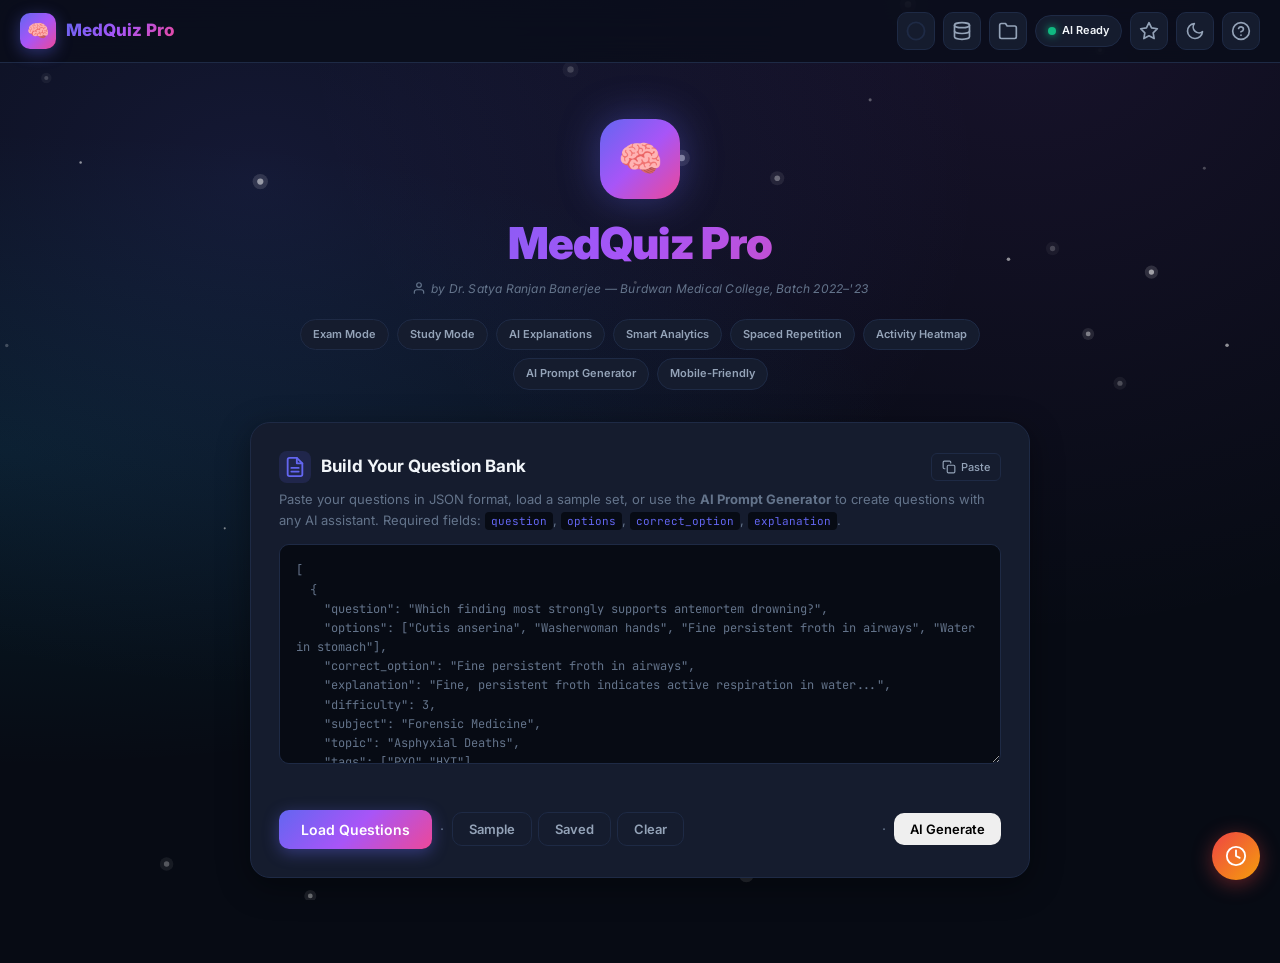
==== commit 9256e2eb: "Update index.html" ====
--- a/index.html
+++ b/index.html
@@ -913,11 +913,11 @@
         <div class="timer-config" id="timerConfig">
           <label>Exam Timer</label>
           <div class="timer-presets">
-            <button class="timer-preset" onclick="setTimerPreset(event, 0)">No Limit</button>
-            <button class="timer-preset" onclick="setTimerPreset(event, 30)">30s/Q</button>
-            <button class="timer-preset" onclick="setTimerPreset(event, 60)">1 min/Q</button>
-            <button class="timer-preset active" onclick="setTimerPreset(event, 90)">1.5 min/Q</button>
-            <button class="timer-preset" onclick="setTimerPreset(event, 120)">2 min/Q</button>
+            <button class="timer-preset" onclick="setTimerPreset(0, this)">No Limit</button>
+<button class="timer-preset" onclick="setTimerPreset(30, this)">30s/Q</button>
+<button class="timer-preset" onclick="setTimerPreset(60, this)">1 min/Q</button>
+<button class="timer-preset active" onclick="setTimerPreset(90, this)">1.5 min/Q</button>
+<button class="timer-preset" onclick="setTimerPreset(120, this)">2 min/Q</button>
           </div>
           <div class="custom-time">
             <input type="number" id="customMinutes" min="0" placeholder="Custom (min)" class="custom-number-input" style="width: auto;">
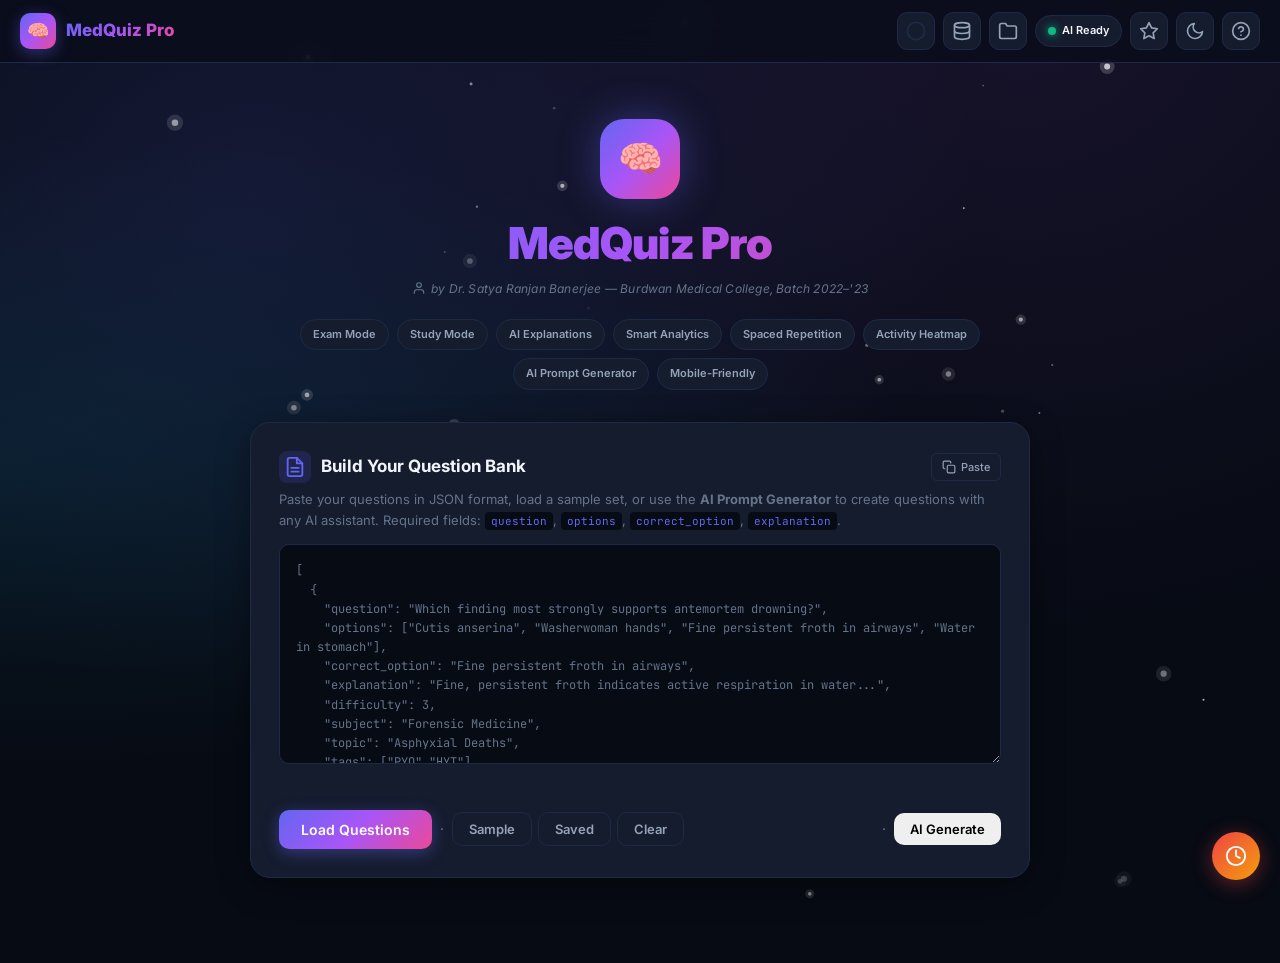
==== commit 8eebb610: "Update index.html" ====
--- a/index.html
+++ b/index.html
@@ -1002,7 +1002,7 @@
         </div>
 
         <div class="start-section" id="startSection">
-          <button class="btn btn-primary btn-lg btn-full" onclick="startQuiz()">Start Quiz</button>
+          <button type="button" class="btn btn-primary btn-lg btn-full" onclick="startQuiz()">Start Quiz</button>
         </div>
 
       </div>
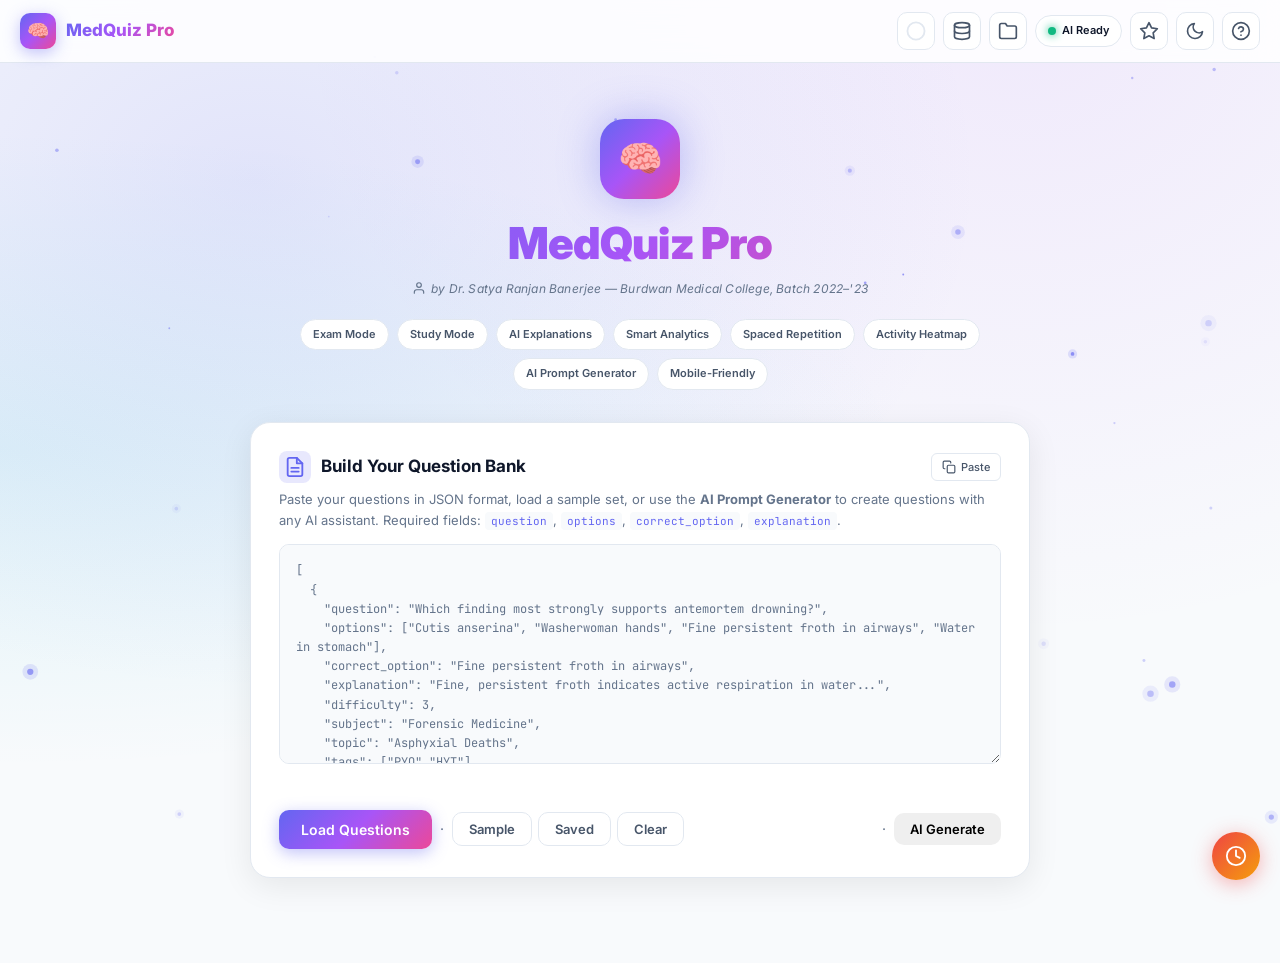
==== commit 5d0ce6d7: "Update index.html" ====
--- a/index.html
+++ b/index.html
@@ -1055,6 +1055,26 @@
       <div class="modal-actions">
         <button class="btn btn-ghost" onclick="closeModal('bankModal')">Close</button>
       </div>
+      <!-- Divider -->
+<div style="border-top:1px solid var(--border);margin:16px 0"></div>
+
+<!-- Folder section injected by loadBankList() -->
+<div id="bankFolderSection"></div>
+
+<!-- Create new folder -->
+<div style="margin-top:12px;display:flex;gap:8px;flex-wrap:wrap">
+  <input type="text" id="bankFolderNameInput" placeholder="New folder name..."
+    style="flex:1;padding:8px 10px;background:var(--bg-primary);border:1px solid var(--border);border-radius:6px;color:var(--text-primary);font-family:inherit;font-size:12px;min-width:120px">
+  <button class="btn btn-ghost btn-sm" onclick="createFolderFromBank()">
+    <svg xmlns="http://www.w3.org/2000/svg" viewBox="0 0 24 24" width="16" height="16" fill="none" stroke="currentColor" stroke-width="2" stroke-linecap="round" stroke-linejoin="round" style="vertical-align:-3px;margin-right:4px;">
+      <path d="M4 20h16a2 2 0 0 0 2-2V8a2 2 0 0 0-2-2h-7.93a2 2 0 0 1-1.66-.89l-1.1-1.7A2 2 0 0 0 7.93 3H4a2 2 0 0 0-2 2v13c0 1.1.9 2 2 2Z"/>
+      <path d="M8 10h.01M8 13h.01M8 16h.01" stroke-width="1.5" opacity="0.6"/>
+      <line x1="12" y1="10" x2="12" y2="14" stroke-width="1.5"/>
+      <line x1="10" y1="12" x2="14" y2="12" stroke-width="1.5"/>
+    </svg>
+    New Folder
+  </button>
+</div>
     </div>
   </div>
 
